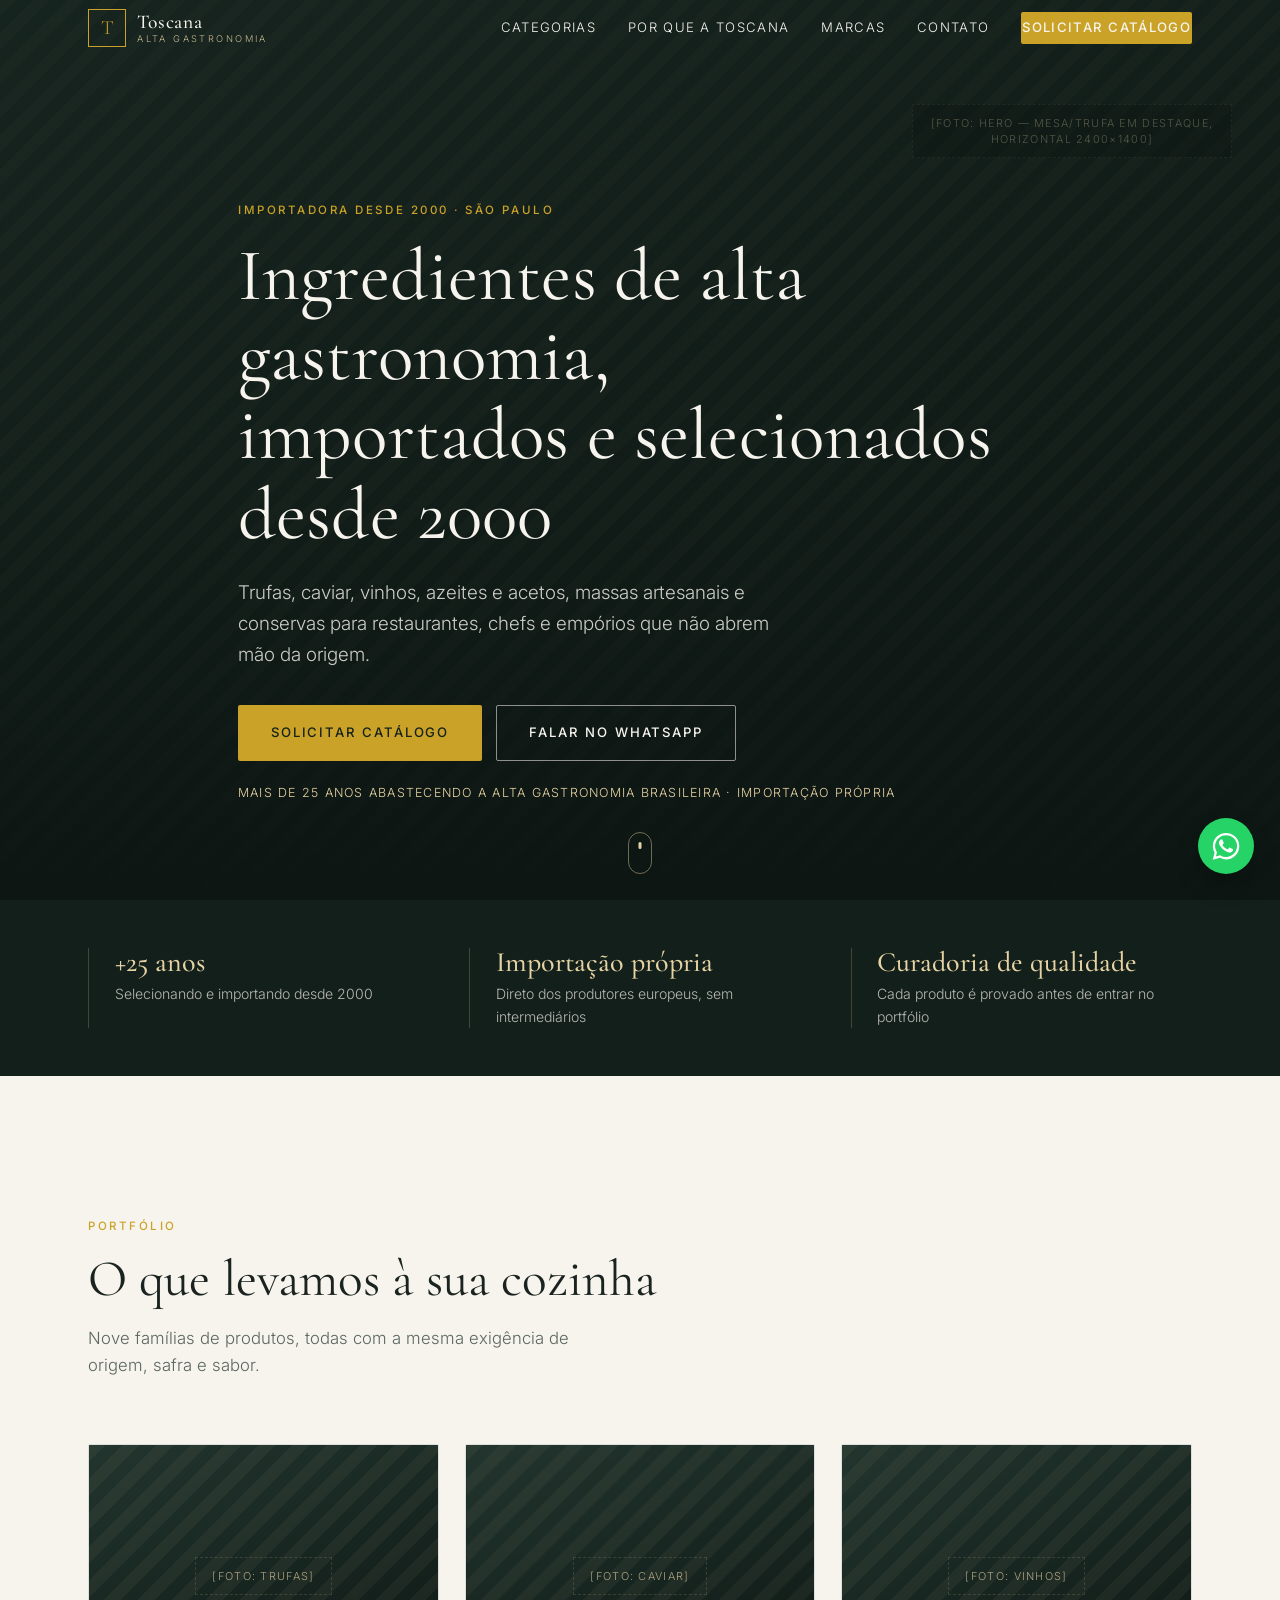
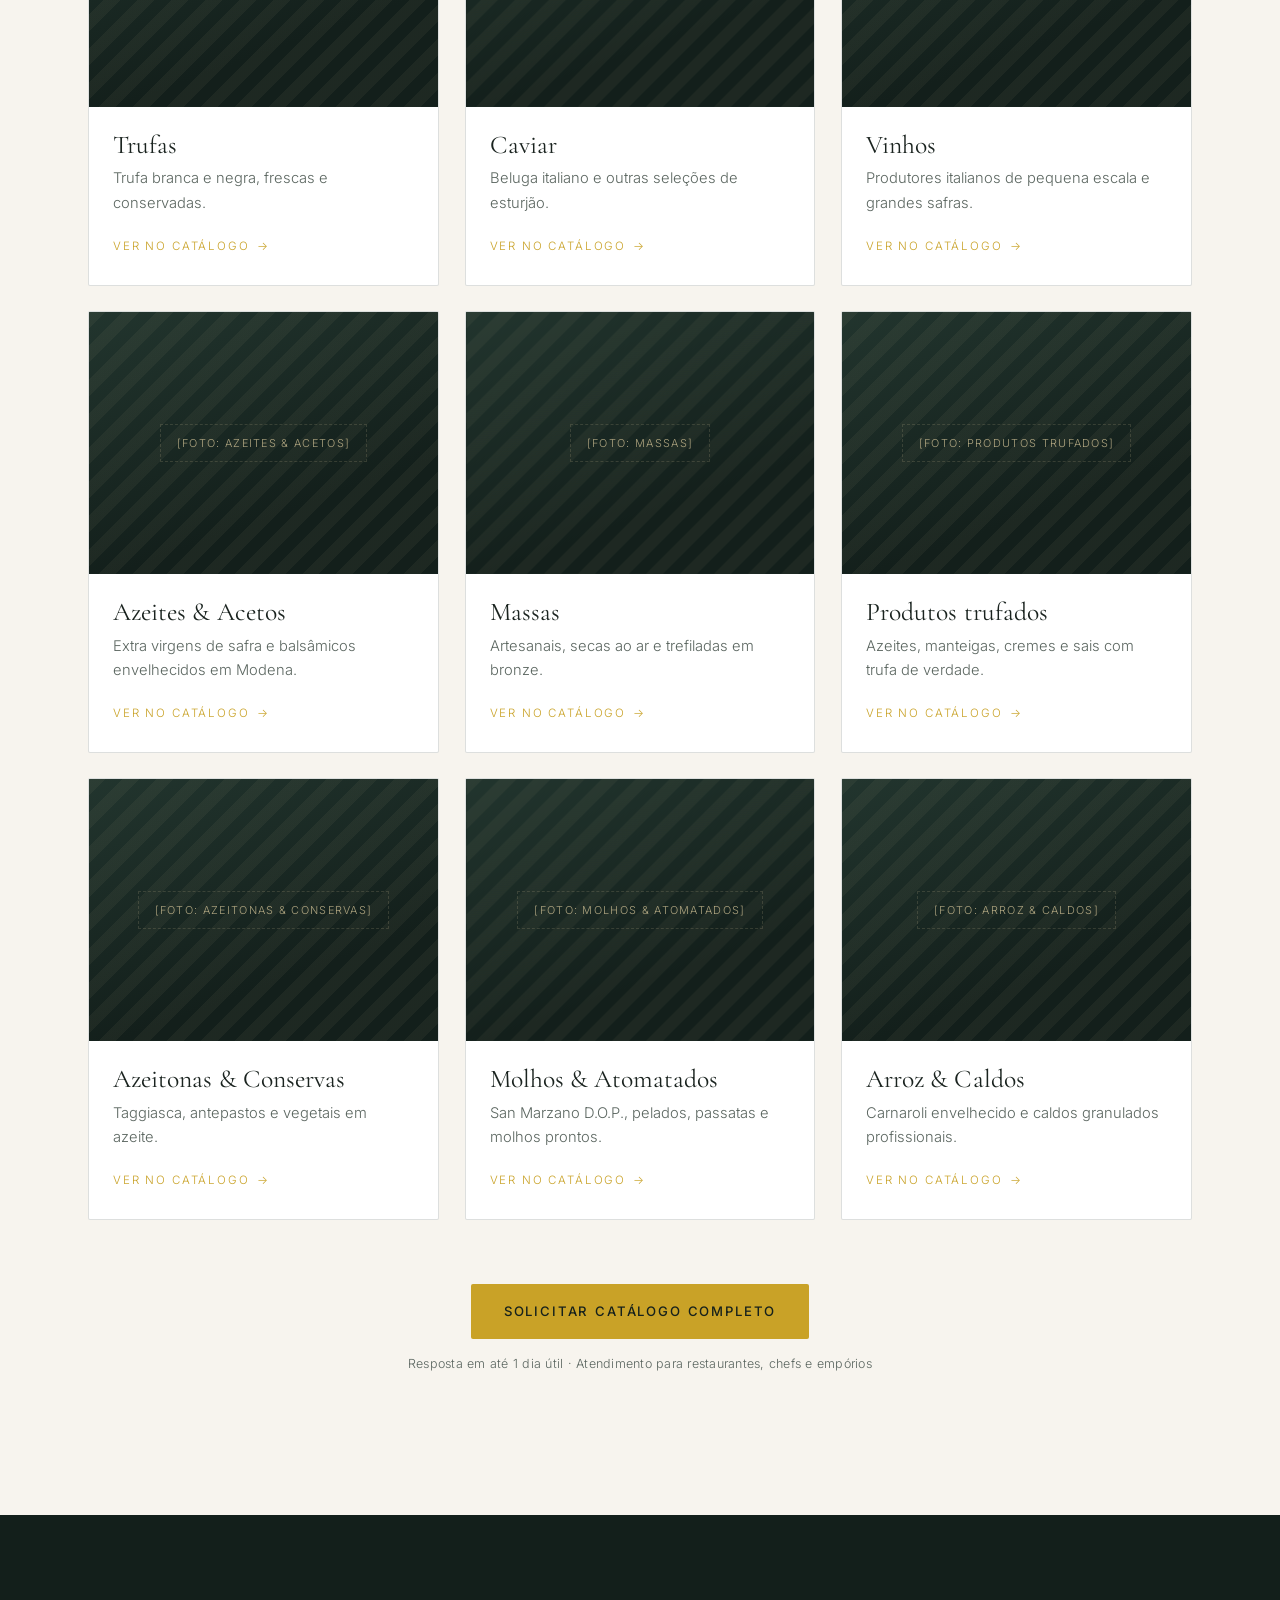
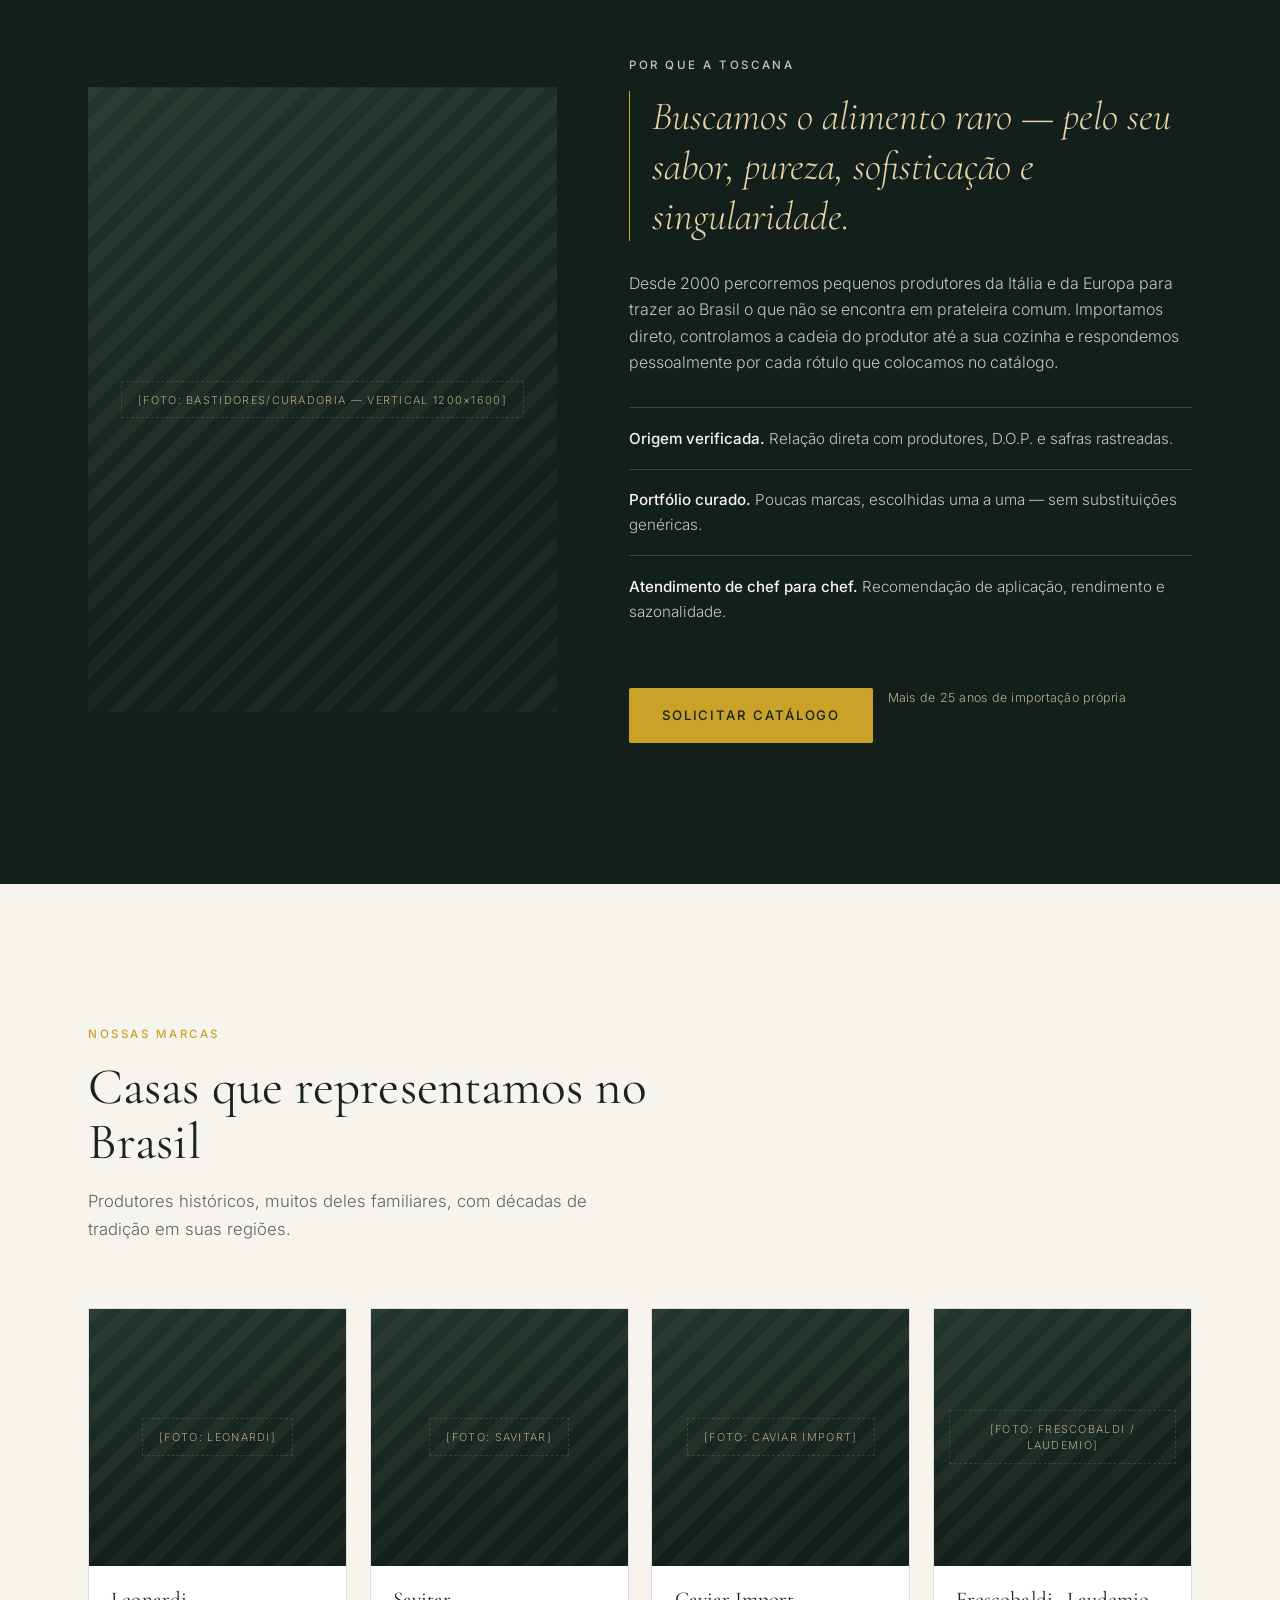
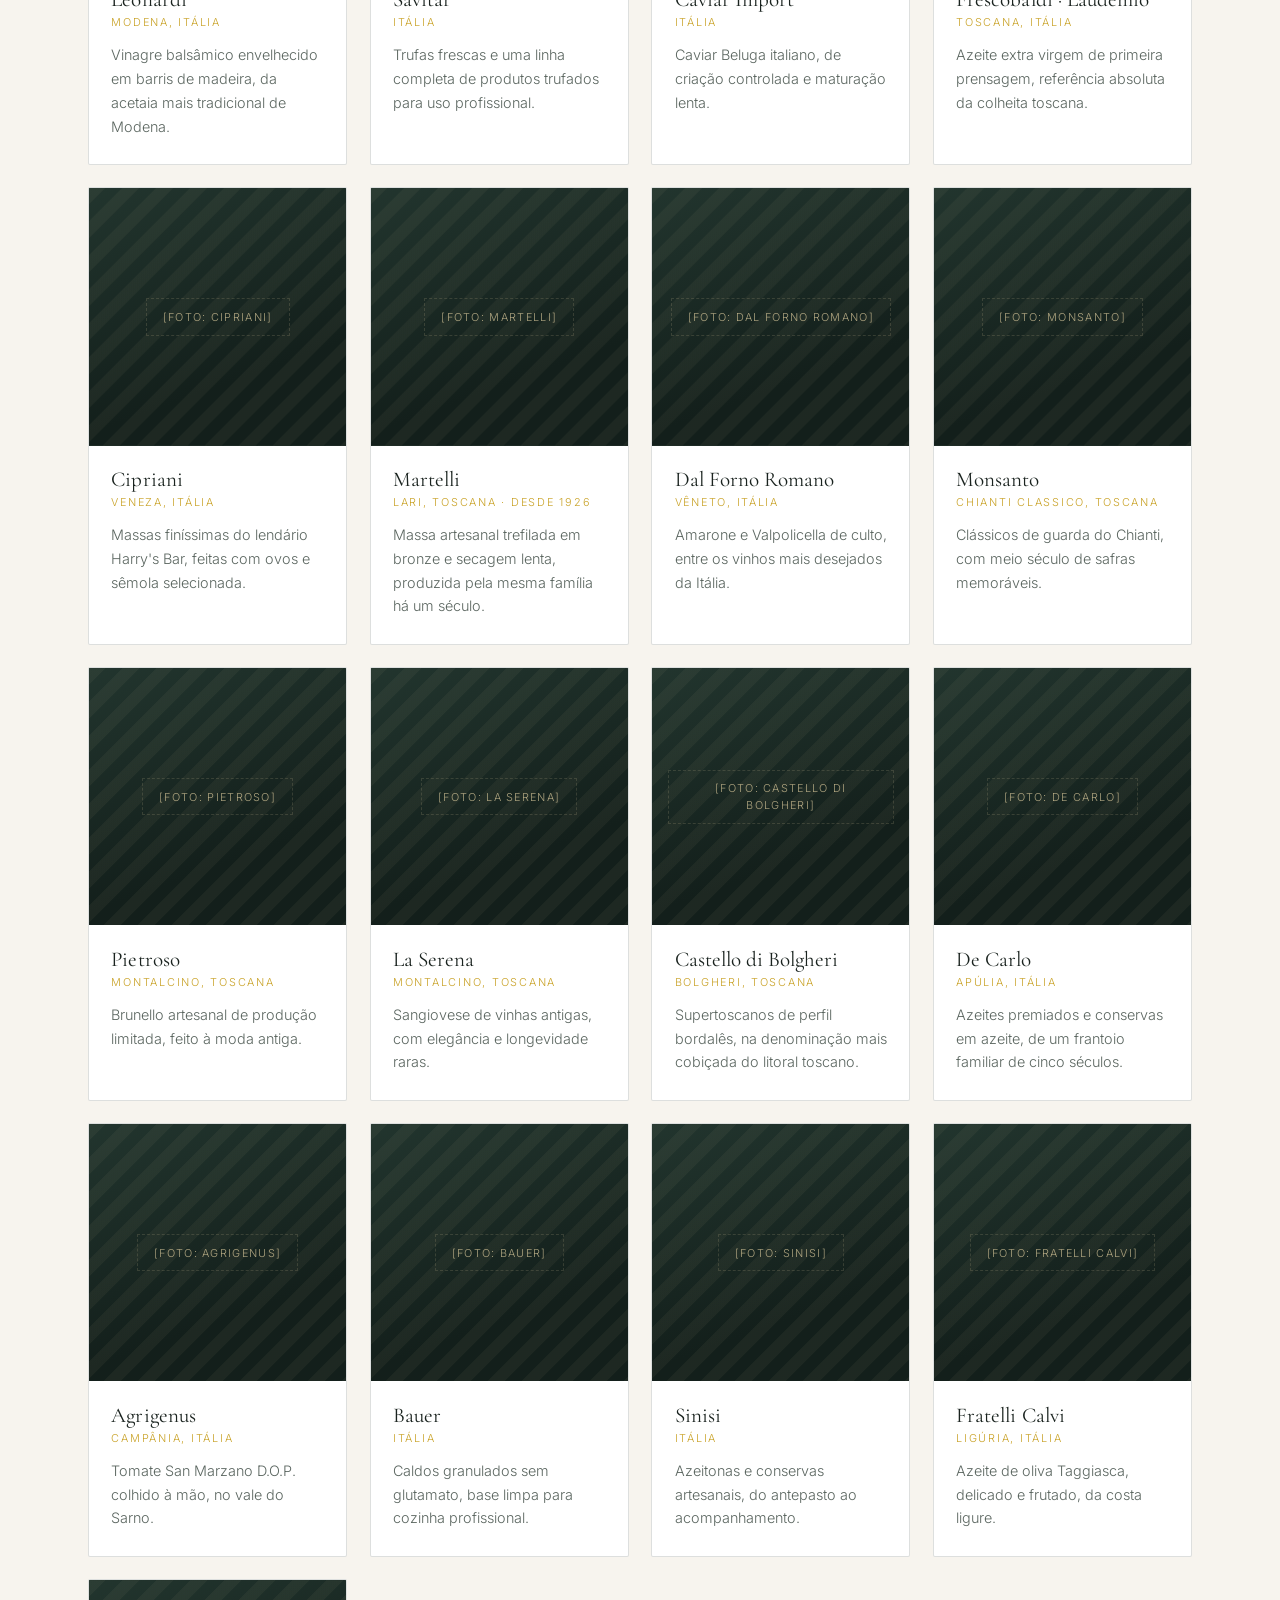
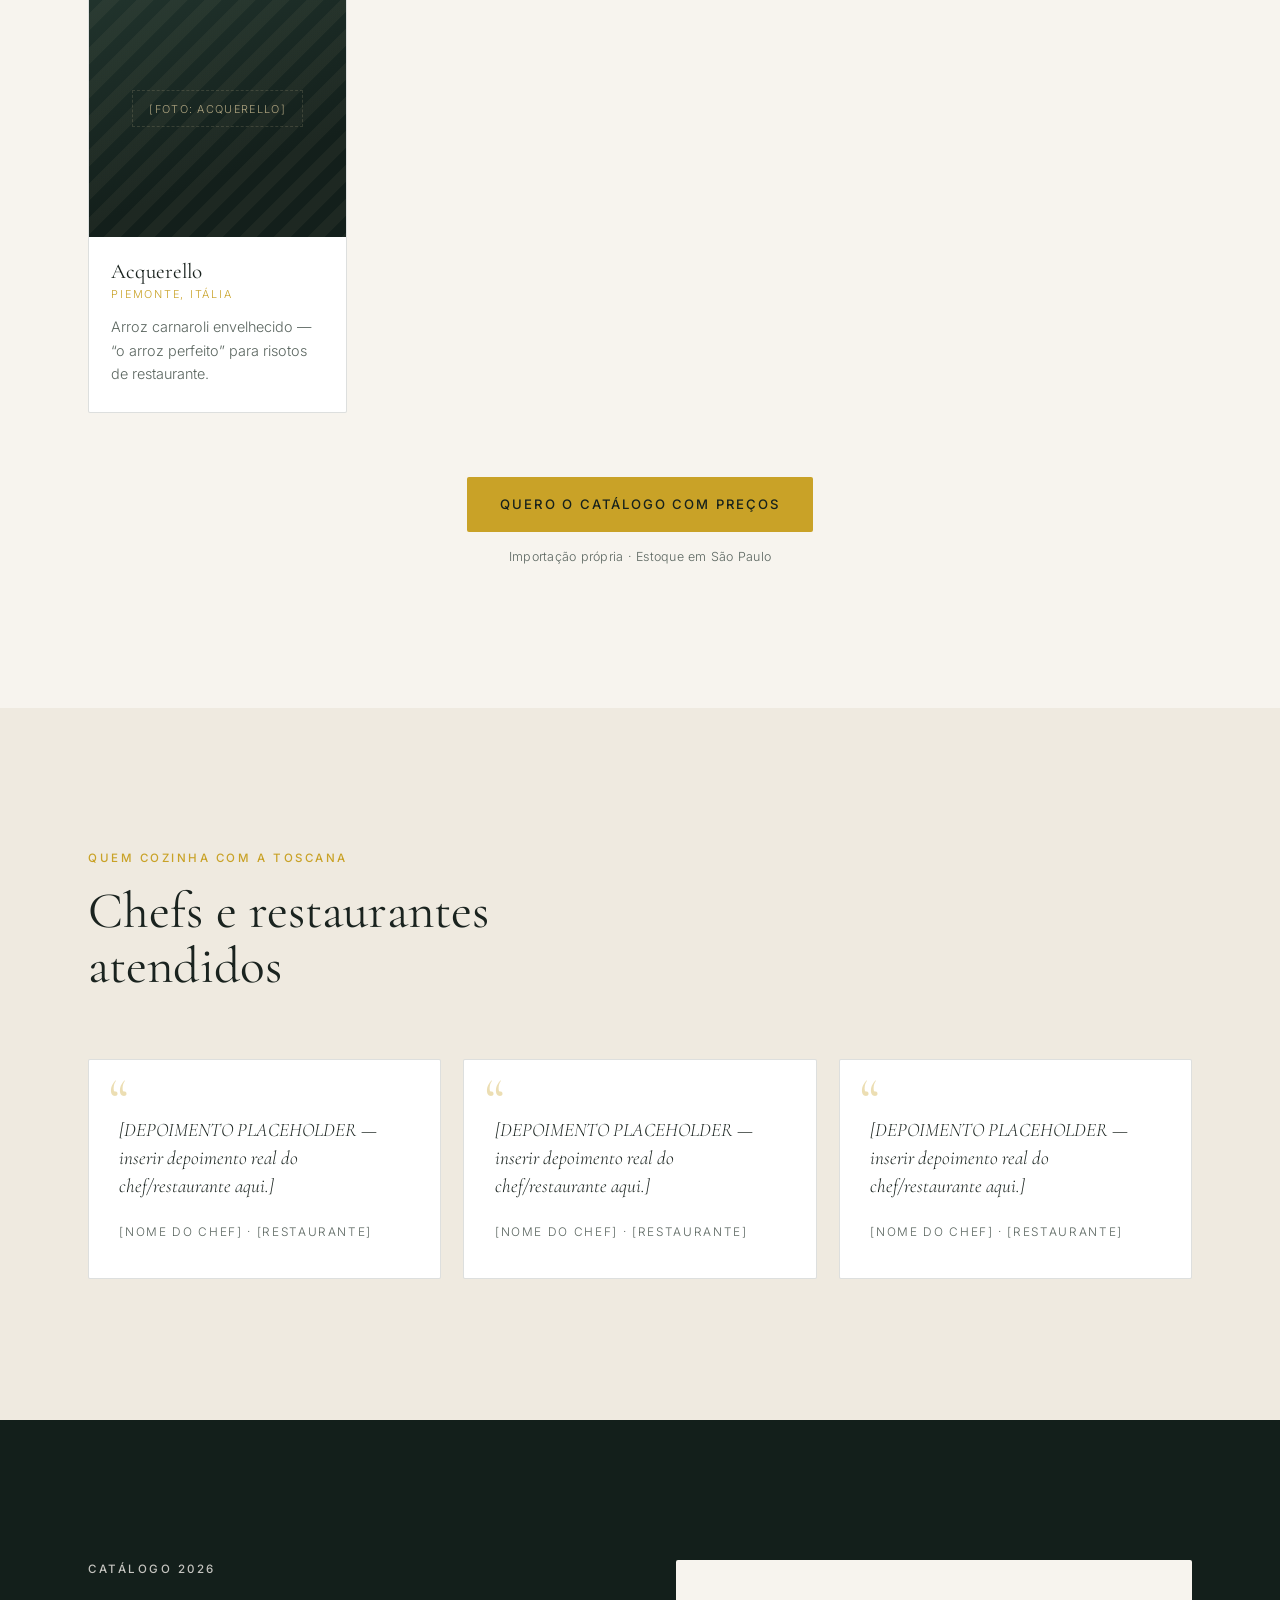
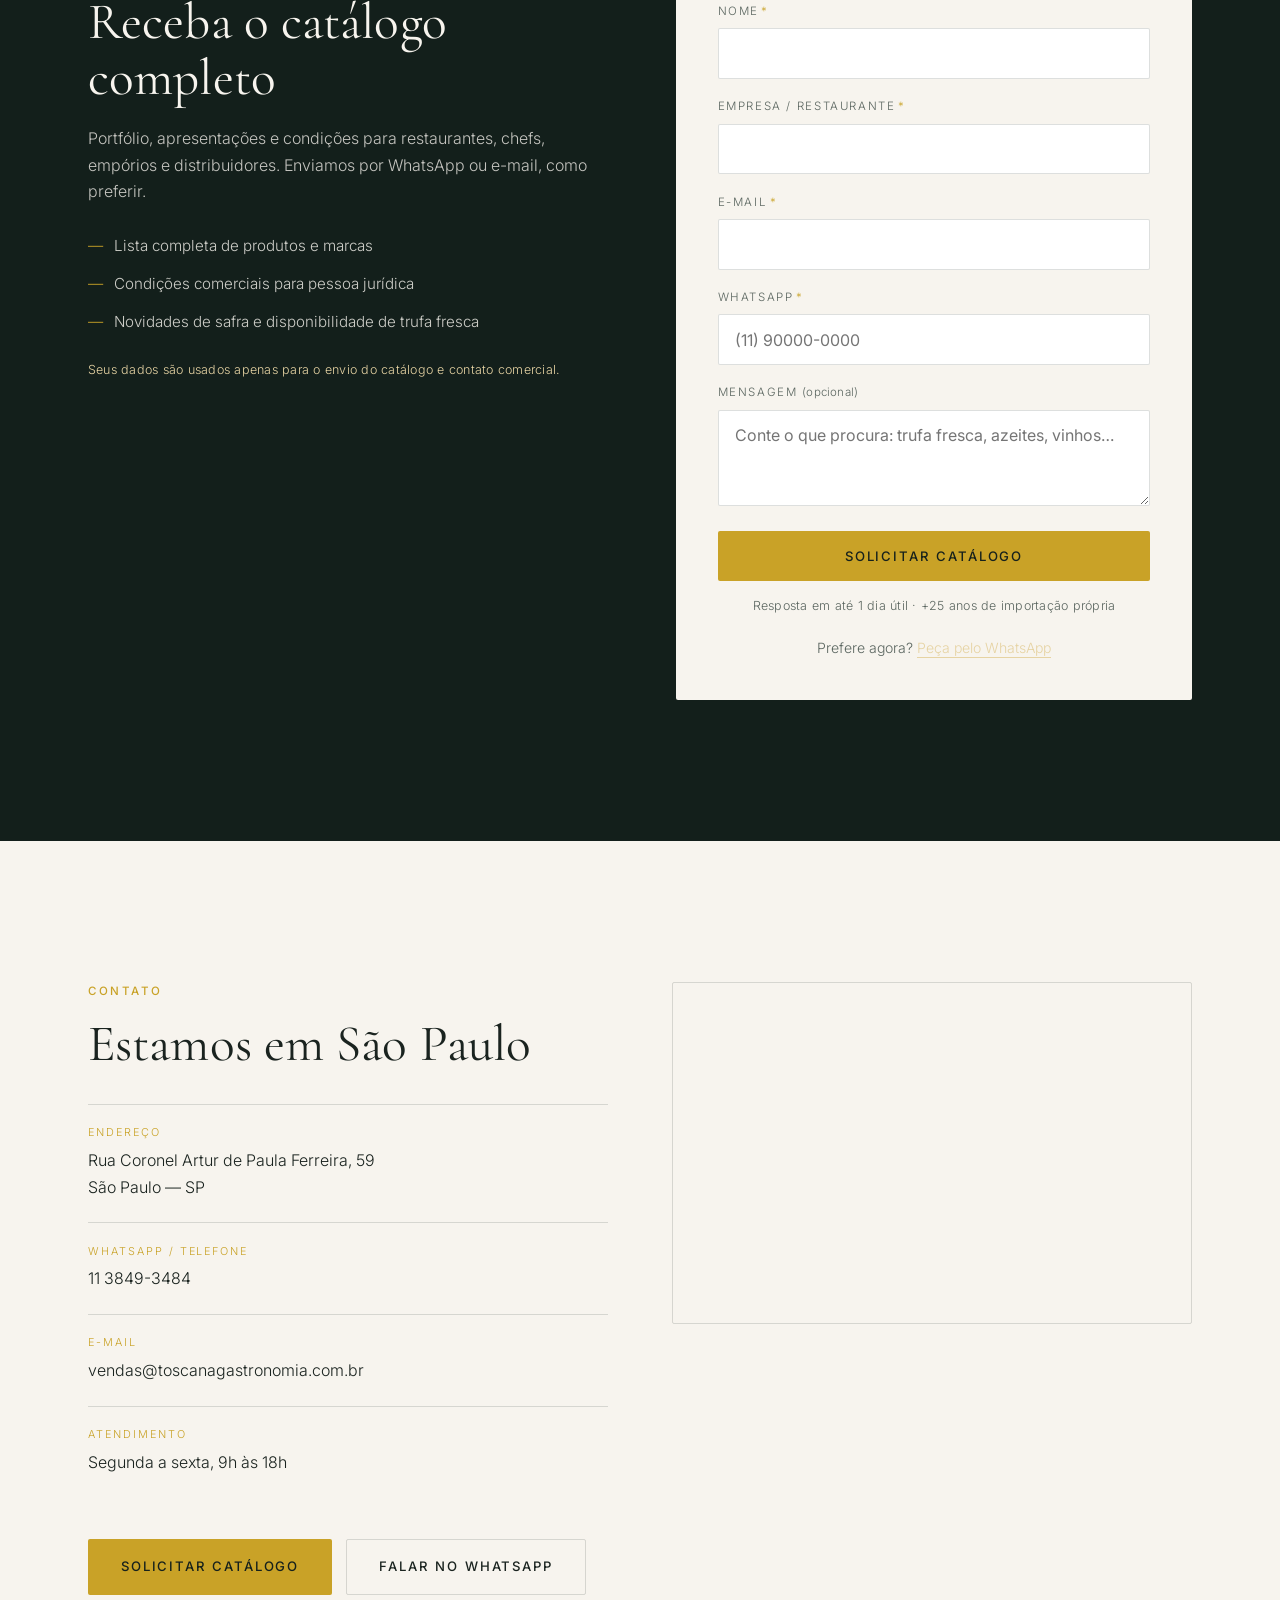
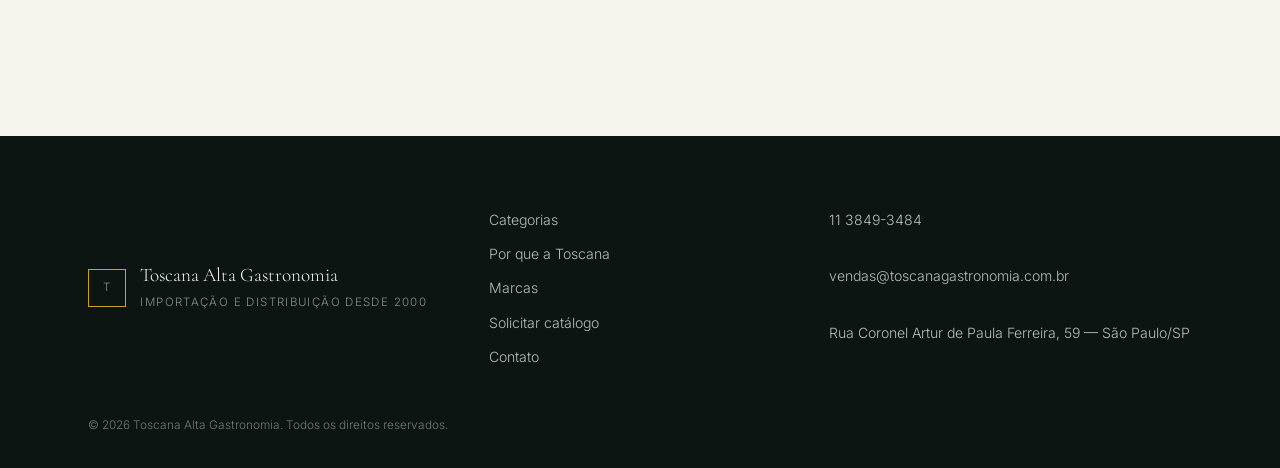
==== toscana/index.html @ e2c4a32e "Add site institucional da Toscana Alta Gastronomia Site estático em toscana/ com hero, barra de conf" ====
<!DOCTYPE html>
<html lang="pt-BR">
<head>
<meta charset="utf-8">
<meta name="viewport" content="width=device-width, initial-scale=1">
<title>Toscana Alta Gastronomia — Trufas, Caviar, Azeites e Vinhos Importados</title>
<meta name="description" content="Desde 2000 importamos e distribuímos ingredientes de alta gastronomia: trufas, caviar, vinhos, azeites, acetos e massas artesanais. Solicite o catálogo completo.">
<meta name="theme-color" content="#131f1b">
<link rel="canonical" href="https://toscanagastronomia.com.br/">

<meta property="og:type" content="website">
<meta property="og:locale" content="pt_BR">
<meta property="og:site_name" content="Toscana Alta Gastronomia">
<meta property="og:title" content="Toscana Alta Gastronomia — Ingredientes raros, importados desde 2000">
<meta property="og:description" content="Trufas, caviar, vinhos, azeites e acetos, massas artesanais e conservas selecionados para restaurantes, chefs e empórios. Solicite o catálogo.">
<meta property="og:url" content="https://toscanagastronomia.com.br/">
<meta property="og:image" content="https://toscanagastronomia.com.br/assets/fotos/og-capa.jpg">
<meta property="og:image:alt" content="Ingredientes de alta gastronomia importados pela Toscana">
<meta name="twitter:card" content="summary_large_image">
<meta name="twitter:title" content="Toscana Alta Gastronomia">
<meta name="twitter:description" content="Ingredientes de alta gastronomia importados e selecionados desde 2000.">
<meta name="twitter:image" content="https://toscanagastronomia.com.br/assets/fotos/og-capa.jpg">

<link rel="preconnect" href="https://fonts.googleapis.com">
<link rel="preconnect" href="https://fonts.gstatic.com" crossorigin>
<link rel="stylesheet" href="https://fonts.googleapis.com/css2?family=Cormorant+Garamond:ital,wght@0,300;0,400;0,500;0,600;1,300&family=Inter:wght@300;400;500;600&display=swap" media="print" onload="this.media='all'">
<noscript><link rel="stylesheet" href="https://fonts.googleapis.com/css2?family=Cormorant+Garamond:ital,wght@0,300;0,400;0,500;0,600;1,300&family=Inter:wght@300;400;500;600&display=swap"></noscript>
<link rel="stylesheet" href="assets/css/styles.css">
<script>document.documentElement.className += ' js';</script>

<script type="application/ld+json">
{
  "@context": "https://schema.org",
  "@type": "FoodEstablishment",
  "additionalType": "https://schema.org/Organization",
  "name": "Toscana Alta Gastronomia",
  "description": "Importação e distribuição de ingredientes de alta gastronomia desde 2000: trufas, caviar, vinhos, azeites, acetos, massas artesanais e conservas.",
  "url": "https://toscanagastronomia.com.br/",
  "email": "vendas@toscanagastronomia.com.br",
  "telephone": "+551138493484",
  "foundingDate": "2000",
  "servesCuisine": "Alta gastronomia",
  "areaServed": "BR",
  "address": {
    "@type": "PostalAddress",
    "streetAddress": "Rua Coronel Artur de Paula Ferreira, 59",
    "addressLocality": "São Paulo",
    "addressRegion": "SP",
    "addressCountry": "BR"
  }
}
</script>
</head>
<body>
<a class="skip-link" href="#conteudo">Ir para o conteúdo</a>

<header class="header" id="topo">
  <div class="header__inner">
    <a class="logo" href="#topo" aria-label="Toscana Alta Gastronomia — início">
      <span class="logo__mark">T</span>
      <span class="logo__text">
        <strong>Toscana</strong>
        <em>Alta Gastronomia</em>
      </span>
    </a>

    <nav class="nav" id="menu" aria-label="Navegação principal">
      <a href="#categorias">Categorias</a>
      <a href="#porque">Por que a Toscana</a>
      <a href="#marcas">Marcas</a>
      <a href="#contato">Contato</a>
      <a class="btn btn--gold btn--sm" href="#catalogo">Solicitar catálogo</a>
    </nav>

    <button class="nav-toggle" type="button" aria-expanded="false" aria-controls="menu" aria-label="Abrir menu">
      <span></span><span></span><span></span>
    </button>
  </div>
</header>

<main id="conteudo">

  <!-- ============ HERO ============ -->
  <section class="hero">
    <div class="photo photo--hero" data-photo="assets/fotos/hero-trufas.jpg" role="img"
         aria-label="Mesa de ingredientes de alta gastronomia">
      <span class="photo__tag">[FOTO: Hero — mesa/trufa em destaque, horizontal 2400×1400]</span>
    </div>

    <div class="hero__content container">
      <p class="eyebrow reveal">Importadora desde 2000 · São Paulo</p>
      <h1 class="reveal">Ingredientes de alta gastronomia,<br>importados e selecionados desde 2000</h1>
      <p class="hero__sub reveal">Trufas, caviar, vinhos, azeites e acetos, massas artesanais e conservas para
        restaurantes, chefs e empórios que não abrem mão da origem.</p>

      <div class="hero__actions reveal">
        <a class="btn btn--gold" href="#catalogo">Solicitar catálogo</a>
        <a class="btn btn--ghost" href="https://wa.me/551138493484?text=Ol%C3%A1%21%20Gostaria%20de%20conhecer%20os%20produtos%20da%20Toscana."
           target="_blank" rel="noopener">Falar no WhatsApp</a>
      </div>
      <p class="hero__proof reveal">Mais de 25 anos abastecendo a alta gastronomia brasileira · Importação própria</p>
    </div>

    <a class="hero__scroll" href="#confianca" aria-label="Rolar para o conteúdo"><span></span></a>
  </section>

  <!-- ============ BARRA DE CONFIANÇA ============ -->
  <section class="trust" id="confianca" aria-label="Nossos diferenciais">
    <div class="container trust__grid">
      <div class="trust__item reveal">
        <strong>+25 anos</strong>
        <span>Selecionando e importando desde 2000</span>
      </div>
      <div class="trust__item reveal">
        <strong>Importação própria</strong>
        <span>Direto dos produtores europeus, sem intermediários</span>
      </div>
      <div class="trust__item reveal">
        <strong>Curadoria de qualidade</strong>
        <span>Cada produto é provado antes de entrar no portfólio</span>
      </div>
    </div>
  </section>

  <!-- ============ CATEGORIAS ============ -->
  <section class="section" id="categorias">
    <div class="container">
      <header class="section__head reveal">
        <p class="eyebrow">Portfólio</p>
        <h2>O que levamos à sua cozinha</h2>
        <p class="section__lead">Nove famílias de produtos, todas com a mesma exigência de origem, safra e sabor.</p>
      </header>

      <div class="cats">
        <a class="cat reveal" href="#catalogo">
          <div class="photo" data-photo="assets/fotos/cat-trufas.jpg" role="img" aria-label="Trufas">
            <span class="photo__tag">[FOTO: Trufas]</span>
          </div>
          <div class="cat__body">
            <h3>Trufas</h3>
            <p>Trufa branca e negra, frescas e conservadas.</p>
            <span class="cat__link">Ver no catálogo</span>
          </div>
        </a>

        <a class="cat reveal" href="#catalogo">
          <div class="photo" data-photo="assets/fotos/cat-caviar.jpg" role="img" aria-label="Caviar">
            <span class="photo__tag">[FOTO: Caviar]</span>
          </div>
          <div class="cat__body">
            <h3>Caviar</h3>
            <p>Beluga italiano e outras seleções de esturjão.</p>
            <span class="cat__link">Ver no catálogo</span>
          </div>
        </a>

        <a class="cat reveal" href="#catalogo">
          <div class="photo" data-photo="assets/fotos/cat-vinhos.jpg" role="img" aria-label="Vinhos">
            <span class="photo__tag">[FOTO: Vinhos]</span>
          </div>
          <div class="cat__body">
            <h3>Vinhos</h3>
            <p>Produtores italianos de pequena escala e grandes safras.</p>
            <span class="cat__link">Ver no catálogo</span>
          </div>
        </a>

        <a class="cat reveal" href="#catalogo">
          <div class="photo" data-photo="assets/fotos/cat-azeites.jpg" role="img" aria-label="Azeites e acetos">
            <span class="photo__tag">[FOTO: Azeites &amp; Acetos]</span>
          </div>
          <div class="cat__body">
            <h3>Azeites &amp; Acetos</h3>
            <p>Extra virgens de safra e balsâmicos envelhecidos em Modena.</p>
            <span class="cat__link">Ver no catálogo</span>
          </div>
        </a>

        <a class="cat reveal" href="#catalogo">
          <div class="photo" data-photo="assets/fotos/cat-massas.jpg" role="img" aria-label="Massas">
            <span class="photo__tag">[FOTO: Massas]</span>
          </div>
          <div class="cat__body">
            <h3>Massas</h3>
            <p>Artesanais, secas ao ar e trefiladas em bronze.</p>
            <span class="cat__link">Ver no catálogo</span>
          </div>
        </a>

        <a class="cat reveal" href="#catalogo">
          <div class="photo" data-photo="assets/fotos/cat-trufados.jpg" role="img" aria-label="Produtos trufados">
            <span class="photo__tag">[FOTO: Produtos trufados]</span>
          </div>
          <div class="cat__body">
            <h3>Produtos trufados</h3>
            <p>Azeites, manteigas, cremes e sais com trufa de verdade.</p>
            <span class="cat__link">Ver no catálogo</span>
          </div>
        </a>

        <a class="cat reveal" href="#catalogo">
          <div class="photo" data-photo="assets/fotos/cat-azeitonas.jpg" role="img" aria-label="Azeitonas e conservas">
            <span class="photo__tag">[FOTO: Azeitonas &amp; Conservas]</span>
          </div>
          <div class="cat__body">
            <h3>Azeitonas &amp; Conservas</h3>
            <p>Taggiasca, antepastos e vegetais em azeite.</p>
            <span class="cat__link">Ver no catálogo</span>
          </div>
        </a>

        <a class="cat reveal" href="#catalogo">
          <div class="photo" data-photo="assets/fotos/cat-molhos.jpg" role="img" aria-label="Molhos e atomatados">
            <span class="photo__tag">[FOTO: Molhos &amp; Atomatados]</span>
          </div>
          <div class="cat__body">
            <h3>Molhos &amp; Atomatados</h3>
            <p>San Marzano D.O.P., pelados, passatas e molhos prontos.</p>
            <span class="cat__link">Ver no catálogo</span>
          </div>
        </a>

        <a class="cat reveal" href="#catalogo">
          <div class="photo" data-photo="assets/fotos/cat-arroz.jpg" role="img" aria-label="Arroz e caldos">
            <span class="photo__tag">[FOTO: Arroz &amp; Caldos]</span>
          </div>
          <div class="cat__body">
            <h3>Arroz &amp; Caldos</h3>
            <p>Carnaroli envelhecido e caldos granulados profissionais.</p>
            <span class="cat__link">Ver no catálogo</span>
          </div>
        </a>
      </div>

      <div class="section__cta reveal">
        <a class="btn btn--gold" href="#catalogo">Solicitar catálogo completo</a>
        <span class="micro">Resposta em até 1 dia útil · Atendimento para restaurantes, chefs e empórios</span>
      </div>
    </div>
  </section>

  <!-- ============ POR QUE A TOSCANA ============ -->
  <section class="section section--dark" id="porque">
    <div class="container why">
      <div class="why__media reveal">
        <div class="photo photo--tall" data-photo="assets/fotos/porque-toscana.jpg" role="img"
             aria-label="Seleção de ingredientes raros">
          <span class="photo__tag">[FOTO: Bastidores/curadoria — vertical 1200×1600]</span>
        </div>
      </div>

      <div class="why__text">
        <p class="eyebrow reveal">Por que a Toscana</p>
        <blockquote class="quote reveal">
          Buscamos o alimento raro — pelo seu sabor, pureza, sofisticação e singularidade.
        </blockquote>
        <p class="reveal">Desde 2000 percorremos pequenos produtores da Itália e da Europa para trazer ao Brasil o que
          não se encontra em prateleira comum. Importamos direto, controlamos a cadeia do produtor até a sua cozinha e
          respondemos pessoalmente por cada rótulo que colocamos no catálogo.</p>

        <ul class="why__list">
          <li class="reveal"><strong>Origem verificada.</strong> Relação direta com produtores, D.O.P. e safras
            rastreadas.</li>
          <li class="reveal"><strong>Portfólio curado.</strong> Poucas marcas, escolhidas uma a uma — sem
            substituições genéricas.</li>
          <li class="reveal"><strong>Atendimento de chef para chef.</strong> Recomendação de aplicação, rendimento e
            sazonalidade.</li>
        </ul>

        <div class="section__cta section__cta--left reveal">
          <a class="btn btn--gold" href="#catalogo">Solicitar catálogo</a>
          <span class="micro">Mais de 25 anos de importação própria</span>
        </div>
      </div>
    </div>
  </section>

  <!-- ============ MARCAS ============ -->
  <section class="section" id="marcas">
    <div class="container">
      <header class="section__head reveal">
        <p class="eyebrow">Nossas marcas</p>
        <h2>Casas que representamos no Brasil</h2>
        <p class="section__lead">Produtores históricos, muitos deles familiares, com décadas de tradição em suas
          regiões.</p>
      </header>

      <div class="brands">
        <article class="brand reveal">
          <div class="photo photo--brand" data-photo="assets/fotos/marca-leonardi.jpg" role="img" aria-label="Leonardi">
            <span class="photo__tag">[FOTO: Leonardi]</span>
          </div>
          <div class="brand__body">
            <h3>Leonardi</h3>
            <p class="brand__origin">Modena, Itália</p>
            <p>Vinagre balsâmico envelhecido em barris de madeira, da acetaia mais tradicional de Modena.</p>
          </div>
        </article>

        <article class="brand reveal">
          <div class="photo photo--brand" data-photo="assets/fotos/marca-savitar.jpg" role="img" aria-label="Savitar">
            <span class="photo__tag">[FOTO: Savitar]</span>
          </div>
          <div class="brand__body">
            <h3>Savitar</h3>
            <p class="brand__origin">Itália</p>
            <p>Trufas frescas e uma linha completa de produtos trufados para uso profissional.</p>
          </div>
        </article>

        <article class="brand reveal">
          <div class="photo photo--brand" data-photo="assets/fotos/marca-caviar-import.jpg" role="img" aria-label="Caviar Import">
            <span class="photo__tag">[FOTO: Caviar Import]</span>
          </div>
          <div class="brand__body">
            <h3>Caviar Import</h3>
            <p class="brand__origin">Itália</p>
            <p>Caviar Beluga italiano, de criação controlada e maturação lenta.</p>
          </div>
        </article>

        <article class="brand reveal">
          <div class="photo photo--brand" data-photo="assets/fotos/marca-frescobaldi-laudemio.jpg" role="img" aria-label="Frescobaldi Laudemio">
            <span class="photo__tag">[FOTO: Frescobaldi / Laudemio]</span>
          </div>
          <div class="brand__body">
            <h3>Frescobaldi · Laudemio</h3>
            <p class="brand__origin">Toscana, Itália</p>
            <p>Azeite extra virgem de primeira prensagem, referência absoluta da colheita toscana.</p>
          </div>
        </article>

        <article class="brand reveal">
          <div class="photo photo--brand" data-photo="assets/fotos/marca-cipriani.jpg" role="img" aria-label="Cipriani">
            <span class="photo__tag">[FOTO: Cipriani]</span>
          </div>
          <div class="brand__body">
            <h3>Cipriani</h3>
            <p class="brand__origin">Veneza, Itália</p>
            <p>Massas finíssimas do lendário Harry's Bar, feitas com ovos e sêmola selecionada.</p>
          </div>
        </article>

        <article class="brand reveal">
          <div class="photo photo--brand" data-photo="assets/fotos/marca-martelli.jpg" role="img" aria-label="Martelli">
            <span class="photo__tag">[FOTO: Martelli]</span>
          </div>
          <div class="brand__body">
            <h3>Martelli</h3>
            <p class="brand__origin">Lari, Toscana · desde 1926</p>
            <p>Massa artesanal trefilada em bronze e secagem lenta, produzida pela mesma família há um século.</p>
          </div>
        </article>

        <article class="brand reveal">
          <div class="photo photo--brand" data-photo="assets/fotos/marca-dal-forno-romano.jpg" role="img" aria-label="Dal Forno Romano">
            <span class="photo__tag">[FOTO: Dal Forno Romano]</span>
          </div>
          <div class="brand__body">
            <h3>Dal Forno Romano</h3>
            <p class="brand__origin">Vêneto, Itália</p>
            <p>Amarone e Valpolicella de culto, entre os vinhos mais desejados da Itália.</p>
          </div>
        </article>

        <article class="brand reveal">
          <div class="photo photo--brand" data-photo="assets/fotos/marca-monsanto.jpg" role="img" aria-label="Monsanto">
            <span class="photo__tag">[FOTO: Monsanto]</span>
          </div>
          <div class="brand__body">
            <h3>Monsanto</h3>
            <p class="brand__origin">Chianti Classico, Toscana</p>
            <p>Clássicos de guarda do Chianti, com meio século de safras memoráveis.</p>
          </div>
        </article>

        <article class="brand reveal">
          <div class="photo photo--brand" data-photo="assets/fotos/marca-pietroso.jpg" role="img" aria-label="Pietroso">
            <span class="photo__tag">[FOTO: Pietroso]</span>
          </div>
          <div class="brand__body">
            <h3>Pietroso</h3>
            <p class="brand__origin">Montalcino, Toscana</p>
            <p>Brunello artesanal de produção limitada, feito à moda antiga.</p>
          </div>
        </article>

        <article class="brand reveal">
          <div class="photo photo--brand" data-photo="assets/fotos/marca-la-serena.jpg" role="img" aria-label="La Serena">
            <span class="photo__tag">[FOTO: La Serena]</span>
          </div>
          <div class="brand__body">
            <h3>La Serena</h3>
            <p class="brand__origin">Montalcino, Toscana</p>
            <p>Sangiovese de vinhas antigas, com elegância e longevidade raras.</p>
          </div>
        </article>

        <article class="brand reveal">
          <div class="photo photo--brand" data-photo="assets/fotos/marca-castello-di-bolgheri.jpg" role="img" aria-label="Castello di Bolgheri">
            <span class="photo__tag">[FOTO: Castello di Bolgheri]</span>
          </div>
          <div class="brand__body">
            <h3>Castello di Bolgheri</h3>
            <p class="brand__origin">Bolgheri, Toscana</p>
            <p>Supertoscanos de perfil bordalês, na denominação mais cobiçada do litoral toscano.</p>
          </div>
        </article>

        <article class="brand reveal">
          <div class="photo photo--brand" data-photo="assets/fotos/marca-de-carlo.jpg" role="img" aria-label="De Carlo">
            <span class="photo__tag">[FOTO: De Carlo]</span>
          </div>
          <div class="brand__body">
            <h3>De Carlo</h3>
            <p class="brand__origin">Apúlia, Itália</p>
            <p>Azeites premiados e conservas em azeite, de um frantoio familiar de cinco séculos.</p>
          </div>
        </article>

        <article class="brand reveal">
          <div class="photo photo--brand" data-photo="assets/fotos/marca-agrigenus.jpg" role="img" aria-label="Agrigenus">
            <span class="photo__tag">[FOTO: Agrigenus]</span>
          </div>
          <div class="brand__body">
            <h3>Agrigenus</h3>
            <p class="brand__origin">Campânia, Itália</p>
            <p>Tomate San Marzano D.O.P. colhido à mão, no vale do Sarno.</p>
          </div>
        </article>

        <article class="brand reveal">
          <div class="photo photo--brand" data-photo="assets/fotos/marca-bauer.jpg" role="img" aria-label="Bauer">
            <span class="photo__tag">[FOTO: Bauer]</span>
          </div>
          <div class="brand__body">
            <h3>Bauer</h3>
            <p class="brand__origin">Itália</p>
            <p>Caldos granulados sem glutamato, base limpa para cozinha profissional.</p>
          </div>
        </article>

        <article class="brand reveal">
          <div class="photo photo--brand" data-photo="assets/fotos/marca-sinisi.jpg" role="img" aria-label="Sinisi">
            <span class="photo__tag">[FOTO: Sinisi]</span>
          </div>
          <div class="brand__body">
            <h3>Sinisi</h3>
            <p class="brand__origin">Itália</p>
            <p>Azeitonas e conservas artesanais, do antepasto ao acompanhamento.</p>
          </div>
        </article>

        <article class="brand reveal">
          <div class="photo photo--brand" data-photo="assets/fotos/marca-fratelli-calvi.jpg" role="img" aria-label="Fratelli Calvi">
            <span class="photo__tag">[FOTO: Fratelli Calvi]</span>
          </div>
          <div class="brand__body">
            <h3>Fratelli Calvi</h3>
            <p class="brand__origin">Ligúria, Itália</p>
            <p>Azeite de oliva Taggiasca, delicado e frutado, da costa ligure.</p>
          </div>
        </article>

        <article class="brand reveal">
          <div class="photo photo--brand" data-photo="assets/fotos/marca-acquerello.jpg" role="img" aria-label="Acquerello">
            <span class="photo__tag">[FOTO: Acquerello]</span>
          </div>
          <div class="brand__body">
            <h3>Acquerello</h3>
            <p class="brand__origin">Piemonte, Itália</p>
            <p>Arroz carnaroli envelhecido — “o arroz perfeito” para risotos de restaurante.</p>
          </div>
        </article>
      </div>

      <div class="section__cta reveal">
        <a class="btn btn--gold" href="#catalogo">Quero o catálogo com preços</a>
        <span class="micro">Importação própria · Estoque em São Paulo</span>
      </div>
    </div>
  </section>

  <!-- ============ DEPOIMENTOS ============ -->
  <section class="section section--muted" id="depoimentos">
    <div class="container">
      <header class="section__head reveal">
        <p class="eyebrow">Quem cozinha com a Toscana</p>
        <h2>Chefs e restaurantes atendidos</h2>
      </header>

      <div class="testimonials">
        <figure class="testimonial reveal">
          <blockquote>[DEPOIMENTO PLACEHOLDER — inserir depoimento real do chef/restaurante aqui.]</blockquote>
          <figcaption>[Nome do chef] · [Restaurante]</figcaption>
        </figure>
        <figure class="testimonial reveal">
          <blockquote>[DEPOIMENTO PLACEHOLDER — inserir depoimento real do chef/restaurante aqui.]</blockquote>
          <figcaption>[Nome do chef] · [Restaurante]</figcaption>
        </figure>
        <figure class="testimonial reveal">
          <blockquote>[DEPOIMENTO PLACEHOLDER — inserir depoimento real do chef/restaurante aqui.]</blockquote>
          <figcaption>[Nome do chef] · [Restaurante]</figcaption>
        </figure>
      </div>
    </div>
  </section>

  <!-- ============ CATÁLOGO ============ -->
  <section class="section section--dark" id="catalogo">
    <div class="container catalog">
      <div class="catalog__text">
        <p class="eyebrow reveal">Catálogo 2026</p>
        <h2 class="reveal">Receba o catálogo completo</h2>
        <p class="reveal">Portfólio, apresentações e condições para restaurantes, chefs, empórios e distribuidores.
          Enviamos por WhatsApp ou e-mail, como preferir.</p>
        <ul class="catalog__perks">
          <li class="reveal">Lista completa de produtos e marcas</li>
          <li class="reveal">Condições comerciais para pessoa jurídica</li>
          <li class="reveal">Novidades de safra e disponibilidade de trufa fresca</li>
        </ul>
        <p class="micro reveal">Seus dados são usados apenas para o envio do catálogo e contato comercial.</p>
      </div>

      <div class="catalog__form reveal">
        <form id="form-catalogo" novalidate>
          <div class="field">
            <label for="nome">Nome<span aria-hidden="true">*</span></label>
            <input type="text" id="nome" name="nome" autocomplete="name" required>
            <p class="error" data-error-for="nome" hidden>Informe seu nome.</p>
          </div>

          <div class="field">
            <label for="empresa">Empresa / Restaurante<span aria-hidden="true">*</span></label>
            <input type="text" id="empresa" name="empresa" autocomplete="organization" required>
            <p class="error" data-error-for="empresa" hidden>Informe sua empresa ou restaurante.</p>
          </div>

          <div class="field">
            <label for="email">E-mail<span aria-hidden="true">*</span></label>
            <input type="email" id="email" name="email" autocomplete="email" required>
            <p class="error" data-error-for="email" hidden>Informe um e-mail válido.</p>
          </div>

          <div class="field">
            <label for="whatsapp">WhatsApp<span aria-hidden="true">*</span></label>
            <input type="tel" id="whatsapp" name="whatsapp" inputmode="tel" autocomplete="tel"
                   placeholder="(11) 90000-0000" required>
            <p class="error" data-error-for="whatsapp" hidden>Informe um WhatsApp com DDD.</p>
          </div>

          <div class="field">
            <label for="mensagem">Mensagem <span class="opt">(opcional)</span></label>
            <textarea id="mensagem" name="mensagem" rows="3"
                      placeholder="Conte o que procura: trufa fresca, azeites, vinhos…"></textarea>
          </div>

          <button class="btn btn--gold btn--block" type="submit">Solicitar catálogo</button>
          <p class="micro micro--center">Resposta em até 1 dia útil · +25 anos de importação própria</p>

          <p class="form-status" id="form-status" role="status" aria-live="polite" hidden></p>
        </form>

        <p class="catalog__alt">Prefere agora?
          <a href="https://wa.me/551138493484?text=Ol%C3%A1%21%20Gostaria%20de%20receber%20o%20cat%C3%A1logo%20da%20Toscana."
             target="_blank" rel="noopener">Peça pelo WhatsApp</a>
        </p>
      </div>
    </div>
  </section>

  <!-- ============ CONTATO ============ -->
  <section class="section" id="contato">
    <div class="container contact">
      <div class="contact__info">
        <p class="eyebrow reveal">Contato</p>
        <h2 class="reveal">Estamos em São Paulo</h2>

        <ul class="contact__list">
          <li class="reveal">
            <span class="contact__label">Endereço</span>
            <a href="https://www.google.com/maps/search/?api=1&query=Rua+Coronel+Artur+de+Paula+Ferreira%2C+59%2C+S%C3%A3o+Paulo+-+SP"
               target="_blank" rel="noopener">Rua Coronel Artur de Paula Ferreira, 59<br>São Paulo — SP</a>
          </li>
          <li class="reveal">
            <span class="contact__label">WhatsApp / Telefone</span>
            <a href="https://wa.me/551138493484" target="_blank" rel="noopener">11 3849-3484</a>
          </li>
          <li class="reveal">
            <span class="contact__label">E-mail</span>
            <a href="mailto:vendas@toscanagastronomia.com.br">vendas@toscanagastronomia.com.br</a>
          </li>
          <li class="reveal">
            <span class="contact__label">Atendimento</span>
            <span>Segunda a sexta, 9h às 18h</span>
          </li>
        </ul>

        <div class="section__cta section__cta--left reveal">
          <a class="btn btn--gold" href="#catalogo">Solicitar catálogo</a>
          <a class="btn btn--ghost btn--dark" href="https://wa.me/551138493484" target="_blank" rel="noopener">Falar no WhatsApp</a>
        </div>
      </div>

      <div class="contact__map reveal">
        <iframe
          title="Mapa — Rua Coronel Artur de Paula Ferreira, 59, São Paulo"
          src="https://www.google.com/maps?q=Rua%20Coronel%20Artur%20de%20Paula%20Ferreira%2C%2059%2C%20S%C3%A3o%20Paulo%20-%20SP&output=embed"
          loading="lazy" referrerpolicy="no-referrer-when-downgrade" allowfullscreen></iframe>
      </div>
    </div>
  </section>
</main>

<footer class="footer">
  <div class="container footer__inner">
    <div class="footer__brand">
      <span class="logo__mark">T</span>
      <p>Toscana Alta Gastronomia<br><span>Importação e distribuição desde 2000</span></p>
    </div>

    <nav class="footer__nav" aria-label="Rodapé">
      <a href="#categorias">Categorias</a>
      <a href="#porque">Por que a Toscana</a>
      <a href="#marcas">Marcas</a>
      <a href="#catalogo">Solicitar catálogo</a>
      <a href="#contato">Contato</a>
    </nav>

    <div class="footer__contact">
      <a href="https://wa.me/551138493484" target="_blank" rel="noopener">11 3849-3484</a>
      <a href="mailto:vendas@toscanagastronomia.com.br">vendas@toscanagastronomia.com.br</a>
      <span>Rua Coronel Artur de Paula Ferreira, 59 — São Paulo/SP</span>
    </div>
  </div>
  <p class="footer__legal container">© <span id="ano">2026</span> Toscana Alta Gastronomia. Todos os direitos reservados.</p>
</footer>

<a class="wa-float" href="https://wa.me/551138493484?text=Ol%C3%A1%21%20Vim%20pelo%20site%20da%20Toscana."
   target="_blank" rel="noopener" aria-label="Falar no WhatsApp">
  <svg viewBox="0 0 24 24" aria-hidden="true" focusable="false">
    <path d="M17.47 14.38c-.3-.15-1.76-.87-2.03-.97-.27-.1-.47-.15-.67.15-.2.3-.77.96-.94 1.16-.17.2-.35.22-.65.07-.3-.15-1.26-.46-2.4-1.48-.89-.79-1.49-1.76-1.66-2.06-.17-.3-.02-.46.13-.61.14-.14.3-.35.45-.53.15-.18.2-.3.3-.5.1-.2.05-.38-.02-.53-.08-.15-.67-1.61-.92-2.2-.24-.58-.49-.5-.67-.51h-.57c-.2 0-.52.07-.79.38-.27.3-1.04 1.02-1.04 2.48 0 1.46 1.07 2.87 1.22 3.07.15.2 2.1 3.2 5.08 4.49.71.3 1.26.49 1.69.63.71.23 1.36.2 1.87.12.57-.09 1.76-.72 2.01-1.41.25-.69.25-1.29.17-1.41-.07-.13-.27-.2-.57-.35zM12.04 21.5h-.01a9.4 9.4 0 0 1-4.79-1.31l-.34-.2-3.56.93.95-3.47-.22-.36a9.38 9.38 0 0 1-1.44-5.01c0-5.18 4.22-9.4 9.42-9.4 2.51 0 4.88.98 6.65 2.76a9.34 9.34 0 0 1 2.76 6.65c0 5.18-4.23 9.41-9.42 9.41zm8-17.4A11.34 11.34 0 0 0 12.04.75C5.79.75.71 5.83.71 12.08c0 2 .52 3.94 1.52 5.66L.62 23.75l6.16-1.61a11.3 11.3 0 0 0 5.26 1.34h.01c6.25 0 11.33-5.08 11.33-11.33 0-3.03-1.18-5.87-3.32-8.01z"/>
  </svg>
</a>

<script src="assets/js/main.js" defer></script>
</body>
</html>
---- toscana/assets/css/styles.css ----
/* =========================================================
   Toscana Alta Gastronomia — estilos
   Paleta: verde profundo + dourado/champanhe + off-white
   ========================================================= */

:root {
  --verde: #131f1b;
  --verde-900: #0c1512;
  --verde-700: #1c2e28;
  --verde-500: #2c443c;
  --dourado: #c9a227;
  --champanhe: #e6d3a3;
  --champanhe-soft: #f0e4c4;
  --offwhite: #f7f4ee;
  --offwhite-2: #efeae0;
  --texto: #1a231f;
  --texto-suave: #5b6660;
  --linha: rgba(19, 31, 27, .14);
  --linha-clara: rgba(230, 211, 163, .22);

  --serif: 'Cormorant Garamond', 'Playfair Display', Georgia, 'Times New Roman', serif;
  --sans: 'Inter', -apple-system, BlinkMacSystemFont, 'Segoe UI', Roboto, Helvetica, Arial, sans-serif;

  --max: 1200px;
  --gut: clamp(1.25rem, 5vw, 3rem);
  --sec: clamp(4.5rem, 11vw, 9rem);
  --radius: 2px;
  --ease: cubic-bezier(.22, .61, .36, 1);
}

*, *::before, *::after { box-sizing: border-box; }

html { -webkit-text-size-adjust: 100%; scroll-behavior: smooth; scroll-padding-top: 84px; }

body {
  margin: 0;
  background: var(--offwhite);
  color: var(--texto);
  font-family: var(--sans);
  font-size: 1rem;
  font-weight: 300;
  line-height: 1.65;
  -webkit-font-smoothing: antialiased;
  overflow-x: hidden;
}

img, svg, iframe { max-width: 100%; display: block; }
a { color: inherit; }

h1, h2, h3 {
  font-family: var(--serif);
  font-weight: 400;
  line-height: 1.08;
  letter-spacing: .002em;
  margin: 0;
}
h1 { font-size: clamp(2.35rem, 6.2vw, 4.6rem); }
h2 { font-size: clamp(1.95rem, 4.6vw, 3.2rem); }
h3 { font-size: clamp(1.25rem, 2.4vw, 1.6rem); }
p  { margin: 0 0 1.1rem; }

:focus-visible {
  outline: 2px solid var(--dourado);
  outline-offset: 3px;
  border-radius: var(--radius);
}

.container { width: 100%; max-width: var(--max); margin-inline: auto; padding-inline: var(--gut); }

.skip-link {
  position: absolute; left: -9999px; top: 0; z-index: 999;
  background: var(--verde); color: var(--champanhe);
  padding: .8rem 1.2rem; font-size: .9rem;
}
.skip-link:focus { left: 0; }

.eyebrow {
  font-size: .72rem; letter-spacing: .22em; text-transform: uppercase;
  font-weight: 500; color: var(--dourado); margin: 0 0 1rem;
}
.micro { font-size: .78rem; color: var(--texto-suave); letter-spacing: .02em; }
.micro--center { text-align: center; margin: .9rem 0 0; }

/* ---------------- Botões ---------------- */
.btn {
  display: inline-flex; align-items: center; justify-content: center;
  gap: .5rem; padding: 1rem 2rem;
  font-family: var(--sans); font-size: .82rem; font-weight: 500;
  letter-spacing: .14em; text-transform: uppercase; text-decoration: none;
  border: 1px solid transparent; border-radius: var(--radius); cursor: pointer;
  transition: background-color .35s var(--ease), color .35s var(--ease),
              border-color .35s var(--ease), transform .35s var(--ease);
}
.btn:hover { transform: translateY(-2px); }
.btn--gold { background: var(--dourado); color: #16211c; }
.btn--gold:hover { background: var(--champanhe); }
.btn--ghost { border-color: rgba(247, 244, 238, .55); color: var(--offwhite); }
.btn--ghost:hover { background: rgba(247, 244, 238, .1); border-color: var(--offwhite); }
.btn--ghost.btn--dark { border-color: var(--linha); color: var(--texto); }
.btn--ghost.btn--dark:hover { background: rgba(19, 31, 27, .06); border-color: var(--verde); }
.btn--sm { padding: .72rem 1.35rem; font-size: .72rem; }
.btn--block { width: 100%; }

/* ---------------- Placeholders de foto ---------------- */
.photo {
  position: relative; overflow: hidden;
  background-color: var(--verde-700);
  background-image:
    repeating-linear-gradient(135deg, rgba(230,211,163,.05) 0 12px, transparent 12px 24px),
    linear-gradient(160deg, #22352e, #131f1b 70%);
  background-size: cover; background-position: center;
  display: flex; align-items: center; justify-content: center;
  transition: background-image .6s var(--ease);
}
.photo__tag {
  font-size: .68rem; letter-spacing: .12em; text-transform: uppercase;
  color: var(--champanhe); opacity: .72; text-align: center;
  padding: .6rem 1rem; border: 1px dashed var(--linha-clara);
  max-width: 88%; line-height: 1.5;
}
.photo.has-photo { background-image: var(--img); }
.photo.has-photo .photo__tag { display: none; }
.photo::after { content: ""; position: absolute; inset: 0; pointer-events: none; }

/* ---------------- Header ---------------- */
.header {
  position: fixed; inset: 0 0 auto; z-index: 90;
  transition: background-color .4s var(--ease), box-shadow .4s var(--ease), padding .4s var(--ease);
  padding: .55rem 0;
}
.header.is-stuck { background: rgba(12, 21, 18, .96); box-shadow: 0 1px 0 rgba(230, 211, 163, .14); }
.header__inner {
  width: 100%; max-width: var(--max); margin-inline: auto; padding-inline: var(--gut);
  display: flex; align-items: center; justify-content: space-between; gap: 1rem;
}

.logo { display: flex; align-items: center; gap: .7rem; text-decoration: none; color: var(--offwhite); }
.logo__mark {
  width: 38px; height: 38px; flex: none; display: grid; place-items: center;
  border: 1px solid var(--dourado); color: var(--dourado);
  font-family: var(--serif); font-size: 1.25rem; line-height: 1;
}
.logo__text { display: flex; flex-direction: column; line-height: 1.15; }
.logo__text strong {
  font-family: var(--serif); font-weight: 500; font-size: 1.22rem; letter-spacing: .04em;
}
.logo__text em {
  font-style: normal; font-size: .58rem; letter-spacing: .26em;
  text-transform: uppercase; color: var(--champanhe); opacity: .85;
}

.nav { display: none; align-items: center; gap: 2rem; }
.nav a {
  color: var(--offwhite); text-decoration: none; font-size: .82rem;
  letter-spacing: .1em; text-transform: uppercase; position: relative; padding: .25rem 0;
}
.nav a:not(.btn)::after {
  content: ""; position: absolute; left: 0; bottom: 0; height: 1px; width: 0;
  background: var(--dourado); transition: width .35s var(--ease);
}
.nav a:not(.btn):hover::after { width: 100%; }

.nav-toggle {
  width: 44px; height: 44px; display: grid; place-content: center; gap: 5px;
  background: none; border: 0; cursor: pointer; padding: 0;
}
.nav-toggle span {
  display: block; width: 24px; height: 1px; background: var(--offwhite);
  transition: transform .3s var(--ease), opacity .3s var(--ease);
}
.nav-toggle[aria-expanded="true"] span:nth-child(1) { transform: translateY(6px) rotate(45deg); }
.nav-toggle[aria-expanded="true"] span:nth-child(2) { opacity: 0; }
.nav-toggle[aria-expanded="true"] span:nth-child(3) { transform: translateY(-6px) rotate(-45deg); }

@media (max-width: 899px) {
  .nav {
    position: fixed; inset: 0 0 0 auto; width: min(88vw, 340px);
    background: var(--verde-900); flex-direction: column; align-items: flex-start;
    justify-content: center; gap: 1.6rem; padding: 2rem var(--gut);
    transform: translateX(100%); transition: transform .45s var(--ease);
    display: flex; visibility: hidden;
  }
  .nav.is-open { transform: none; visibility: visible; }
  .nav a { font-size: .95rem; }
}
@media (min-width: 900px) {
  .nav { display: flex; }
  .nav-toggle { display: none; }
}

/* ---------------- Hero ---------------- */
.hero {
  position: relative; min-height: 100svh; display: flex; align-items: flex-end;
  padding: 8rem 0 clamp(3.5rem, 9vw, 6rem); color: var(--offwhite); isolation: isolate;
}
.photo--hero { position: absolute; inset: 0; z-index: -2; align-items: flex-start; justify-content: flex-end; }
/* O aviso da foto do topo fica no canto, longe do título */
.photo--hero .photo__tag { margin: 6.5rem var(--gut) 0 0; max-width: min(320px, 60vw); background: rgba(12, 21, 18, .55); }
.hero::before {
  content: ""; position: absolute; inset: 0; z-index: -1;
  background:
    linear-gradient(to top, rgba(12, 21, 18, .94) 0%, rgba(12, 21, 18, .55) 45%, rgba(12, 21, 18, .55) 100%);
}
.hero__content { max-width: 900px; }
.hero h1 { margin-bottom: 1.4rem; }
.hero__sub {
  font-size: clamp(1rem, 1.5vw, 1.18rem); max-width: 46ch;
  color: rgba(247, 244, 238, .82); margin-bottom: 2.2rem;
}
.hero__actions { display: flex; flex-wrap: wrap; gap: .9rem; margin-bottom: 1.4rem; }
.hero__proof {
  font-size: .78rem; letter-spacing: .1em; text-transform: uppercase;
  color: var(--champanhe); opacity: .85; margin: 0;
}
.hero__scroll {
  position: absolute; left: 50%; bottom: 1.6rem; transform: translateX(-50%);
  width: 24px; height: 42px; border: 1px solid rgba(230, 211, 163, .45); border-radius: 20px;
  display: none;
}
.hero__scroll span {
  position: absolute; left: 50%; top: 9px; width: 3px; height: 7px; border-radius: 2px;
  background: var(--champanhe); transform: translateX(-50%); animation: scroll 2.2s infinite;
}
@keyframes scroll { 0% { opacity: 0; transform: translate(-50%, 0); } 35% { opacity: 1; } 70% { opacity: 0; transform: translate(-50%, 14px); } 100% { opacity: 0; } }
@media (min-width: 900px) { .hero__scroll { display: block; } }

/* ---------------- Barra de confiança ---------------- */
.trust { background: var(--verde); color: var(--offwhite); padding: clamp(2.2rem, 5vw, 3rem) 0; }
.trust__grid { display: grid; gap: 1.8rem; }
.trust__item { display: flex; flex-direction: column; gap: .35rem; }
.trust__item strong {
  font-family: var(--serif); font-size: 1.75rem; font-weight: 500; color: var(--champanhe); line-height: 1;
}
.trust__item span { font-size: .88rem; color: rgba(247, 244, 238, .72); }
@media (min-width: 760px) {
  .trust__grid { grid-template-columns: repeat(3, 1fr); gap: 2.5rem; }
  .trust__item { padding-left: 1.6rem; border-left: 1px solid var(--linha-clara); }
}

/* ---------------- Seções ---------------- */
.section { padding: var(--sec) 0; }
.section--dark { background: var(--verde); color: var(--offwhite); }
.section--dark .section__lead,
.section--dark p { color: rgba(247, 244, 238, .78); }
.section--muted { background: var(--offwhite-2); }

.section__head { max-width: 60ch; margin-bottom: clamp(2.5rem, 6vw, 4rem); }
.section__lead { color: var(--texto-suave); font-size: 1.05rem; margin: 1.1rem 0 0; }
.section__head h2 + .section__lead { max-width: 52ch; }

.section__cta {
  margin-top: clamp(2.5rem, 6vw, 4rem);
  display: flex; flex-direction: column; align-items: center; gap: .9rem; text-align: center;
}
.section__cta--left { align-items: flex-start; text-align: left; flex-flow: row wrap; }
.section--dark .micro { color: var(--champanhe); opacity: .8; }

/* ---------------- Categorias ---------------- */
.cats { display: grid; gap: 1.6rem; grid-template-columns: repeat(auto-fit, minmax(min(100%, 280px), 1fr)); }
.cat {
  text-decoration: none; color: inherit; background: #fff;
  border: 1px solid var(--linha); border-radius: var(--radius); overflow: hidden;
  display: flex; flex-direction: column;
  transition: transform .45s var(--ease), box-shadow .45s var(--ease), border-color .45s var(--ease);
}
.cat:hover { transform: translateY(-6px); box-shadow: 0 22px 50px -28px rgba(19, 31, 27, .55); border-color: rgba(201, 162, 39, .5); }
.cat .photo { aspect-ratio: 4 / 3; }
.cat__body { padding: 1.5rem 1.5rem 1.7rem; }
.cat__body h3 { margin-bottom: .5rem; }
.cat__body p { font-size: .92rem; color: var(--texto-suave); margin-bottom: 1rem; }
.cat__link {
  font-size: .72rem; letter-spacing: .16em; text-transform: uppercase; color: var(--dourado);
  display: inline-flex; align-items: center; gap: .45rem;
}
.cat__link::after { content: "→"; transition: transform .35s var(--ease); }
.cat:hover .cat__link::after { transform: translateX(5px); }

/* ---------------- Por que a Toscana ---------------- */
.why { display: grid; gap: clamp(2.5rem, 6vw, 4.5rem); align-items: center; }
.photo--tall { aspect-ratio: 3 / 4; }
.quote {
  font-family: var(--serif); font-style: italic; font-weight: 300;
  font-size: clamp(1.6rem, 3.4vw, 2.5rem); line-height: 1.25;
  color: var(--champanhe); margin: 0 0 1.8rem; padding-left: 1.4rem;
  border-left: 1px solid var(--dourado);
}
.why__list { list-style: none; margin: 2rem 0 0; padding: 0; display: grid; gap: 1.1rem; }
.why__list li { padding-top: 1.1rem; border-top: 1px solid var(--linha-clara); font-size: .95rem; color: rgba(247, 244, 238, .78); }
.why__list strong { color: var(--offwhite); font-weight: 500; }
@media (min-width: 900px) { .why { grid-template-columns: 5fr 6fr; } }

/* ---------------- Marcas ---------------- */
.brands { display: grid; gap: 1.4rem; grid-template-columns: repeat(auto-fit, minmax(min(100%, 250px), 1fr)); }
.brand {
  background: #fff; border: 1px solid var(--linha); border-radius: var(--radius);
  overflow: hidden; display: flex; flex-direction: column;
  transition: transform .45s var(--ease), box-shadow .45s var(--ease);
}
.brand:hover { transform: translateY(-5px); box-shadow: 0 20px 44px -26px rgba(19, 31, 27, .5); }
.photo--brand { aspect-ratio: 1 / 1; }
.brand__body { padding: 1.4rem 1.4rem 1.6rem; }
.brand__body h3 { font-size: 1.32rem; margin-bottom: .2rem; }
.brand__origin {
  font-size: .68rem; letter-spacing: .16em; text-transform: uppercase;
  color: var(--dourado); margin-bottom: .7rem;
}
.brand__body p:last-child { font-size: .9rem; color: var(--texto-suave); margin: 0; }

/* ---------------- Depoimentos ---------------- */
.testimonials { display: grid; gap: 1.4rem; grid-template-columns: repeat(auto-fit, minmax(min(100%, 280px), 1fr)); }
.testimonial {
  margin: 0; padding: 2.2rem 1.9rem; background: #fff;
  border: 1px solid var(--linha); border-radius: var(--radius); position: relative;
}
.testimonial::before {
  content: "“"; font-family: var(--serif); font-size: 4rem; line-height: 1;
  color: var(--dourado); opacity: .35; position: absolute; top: .6rem; left: 1.2rem;
}
.testimonial blockquote {
  margin: 1.4rem 0 1.4rem; font-family: var(--serif); font-size: 1.2rem;
  font-style: italic; line-height: 1.45; color: var(--texto);
}
.testimonial figcaption {
  font-size: .74rem; letter-spacing: .14em; text-transform: uppercase; color: var(--texto-suave);
}

/* ---------------- Catálogo / formulário ---------------- */
.catalog { display: grid; gap: clamp(2.5rem, 6vw, 4.5rem); align-items: start; }
.catalog__text h2 { margin-bottom: 1.2rem; }
.catalog__perks { list-style: none; margin: 1.8rem 0 1.6rem; padding: 0; display: grid; gap: .8rem; }
.catalog__perks li {
  position: relative; padding-left: 1.6rem; font-size: .95rem; color: rgba(247, 244, 238, .82);
}
.catalog__perks li::before { content: "—"; position: absolute; left: 0; color: var(--dourado); }

.catalog__form { background: var(--offwhite); color: var(--texto); padding: clamp(1.6rem, 4vw, 2.6rem); border-radius: var(--radius); }
.field { margin-bottom: 1.15rem; }
.field label {
  display: block; font-size: .72rem; letter-spacing: .14em; text-transform: uppercase;
  color: var(--texto-suave); margin-bottom: .45rem;
}
.field label span[aria-hidden] { color: var(--dourado); margin-left: .15rem; }
.field .opt { text-transform: none; letter-spacing: .02em; }
.field input, .field textarea {
  width: 100%; padding: .9rem 1rem; font-family: var(--sans); font-size: 1rem; color: var(--texto);
  background: #fff; border: 1px solid var(--linha); border-radius: var(--radius);
  transition: border-color .3s var(--ease), box-shadow .3s var(--ease);
}
.field input:focus, .field textarea:focus {
  outline: none; border-color: var(--dourado); box-shadow: 0 0 0 3px rgba(201, 162, 39, .16);
}
.field textarea { resize: vertical; min-height: 96px; }
.field.has-error input, .field.has-error textarea { border-color: #a8323a; }
.error { color: #a8323a; font-size: .78rem; margin: .4rem 0 0; }

/* o card do formulário é claro: não herda as cores da seção escura */
.section--dark .catalog__form p,
.section--dark .catalog__form .micro { color: var(--texto-suave); opacity: 1; }
.section--dark .catalog__form .form-status { color: var(--texto); }
.section--dark .catalog__form .error { color: #a8323a; }
.section--dark .catalog__form label { color: var(--texto-suave); }

.form-status {
  margin: 1.1rem 0 0; padding: 1rem 1.1rem; font-size: .92rem; line-height: 1.5;
  background: rgba(201, 162, 39, .12); border-left: 2px solid var(--dourado); color: var(--texto);
}
.catalog__alt { margin: 1.2rem 0 0; font-size: .88rem; color: rgba(247, 244, 238, .78); text-align: center; }
.catalog__alt a { color: var(--champanhe); text-underline-offset: 4px; }
@media (min-width: 900px) { .catalog { grid-template-columns: 1fr 1fr; } }

/* ---------------- Contato ---------------- */
.contact { display: grid; gap: clamp(2.5rem, 6vw, 4rem); align-items: start; }
.contact h2 { margin-bottom: 2rem; }
.contact__list { list-style: none; margin: 0 0 2.4rem; padding: 0; display: grid; gap: 1.4rem; }
.contact__list li { display: flex; flex-direction: column; gap: .3rem; padding-top: 1.2rem; border-top: 1px solid var(--linha); }
.contact__label { font-size: .68rem; letter-spacing: .18em; text-transform: uppercase; color: var(--dourado); }
.contact__list a { text-decoration: none; text-underline-offset: 4px; }
.contact__list a:hover { text-decoration: underline; }
.contact__map { min-height: 340px; border: 1px solid var(--linha); border-radius: var(--radius); overflow: hidden; }
.contact__map iframe { width: 100%; height: 100%; min-height: 340px; border: 0; filter: grayscale(.35) contrast(1.02); }
@media (min-width: 900px) { .contact { grid-template-columns: 1fr 1fr; } }

/* ---------------- Rodapé ---------------- */
.footer { background: var(--verde-900); color: rgba(247, 244, 238, .75); padding: clamp(3rem, 7vw, 4.5rem) 0 2rem; }
.footer__inner { display: grid; gap: 2.4rem; }
.footer__brand { display: flex; align-items: center; gap: .9rem; }
.footer__brand p { margin: 0; font-family: var(--serif); font-size: 1.2rem; color: var(--offwhite); line-height: 1.3; }
.footer__brand span { font-family: var(--sans); font-size: .72rem; letter-spacing: .12em; text-transform: uppercase; color: rgba(247, 244, 238, .55); }
.footer__nav { display: grid; gap: .7rem; }
.footer__nav a, .footer__contact a { text-decoration: none; font-size: .88rem; }
.footer__nav a:hover, .footer__contact a:hover { color: var(--champanhe); }
.footer__contact { display: grid; gap: .6rem; font-size: .88rem; }
.footer__legal { margin: 3rem auto 0; font-size: .74rem; color: rgba(247, 244, 238, .45); }
@media (min-width: 760px) { .footer__inner { grid-template-columns: 1.2fr 1fr 1.2fr; } }

/* ---------------- WhatsApp flutuante ---------------- */
.wa-float {
  position: fixed; right: clamp(1rem, 3vw, 1.6rem); bottom: clamp(1rem, 3vw, 1.6rem); z-index: 95;
  width: 56px; height: 56px; border-radius: 50%; background: #25d366;
  display: grid; place-items: center; box-shadow: 0 12px 28px -10px rgba(0, 0, 0, .5);
  transition: transform .35s var(--ease);
}
.wa-float:hover { transform: scale(1.07); }
.wa-float svg { width: 28px; height: 28px; fill: #fff; }

/* ---------------- Microanimações ----------------
   Só escondemos os elementos quando há JS para revelá-los. */
.js .reveal { opacity: 0; transform: translateY(22px); transition: opacity .8s var(--ease), transform .8s var(--ease); }
.js .reveal.is-visible { opacity: 1; transform: none; }

@media (prefers-reduced-motion: reduce) {
  html { scroll-behavior: auto; }
  *, *::before, *::after { animation-duration: .01ms !important; animation-iteration-count: 1 !important; transition-duration: .01ms !important; }
  .js .reveal, .js .reveal.is-visible { opacity: 1; transform: none; }
}
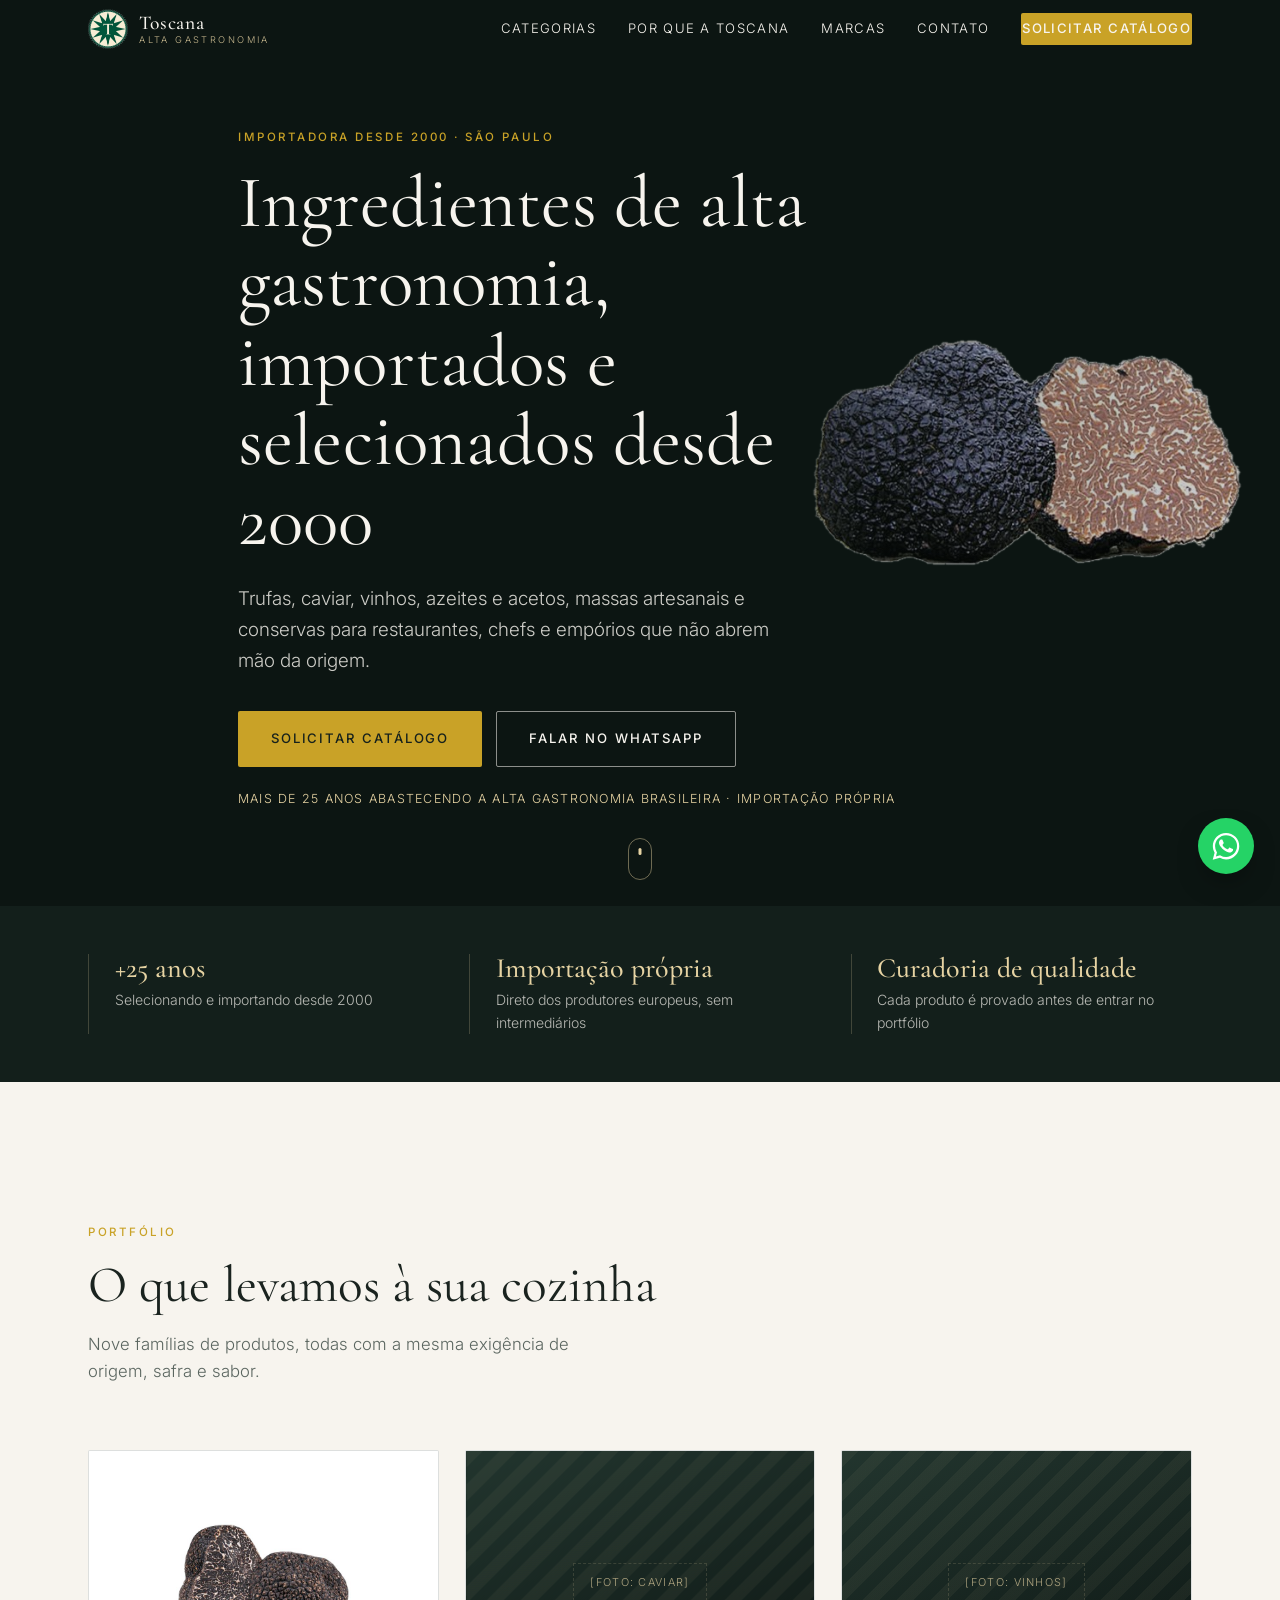
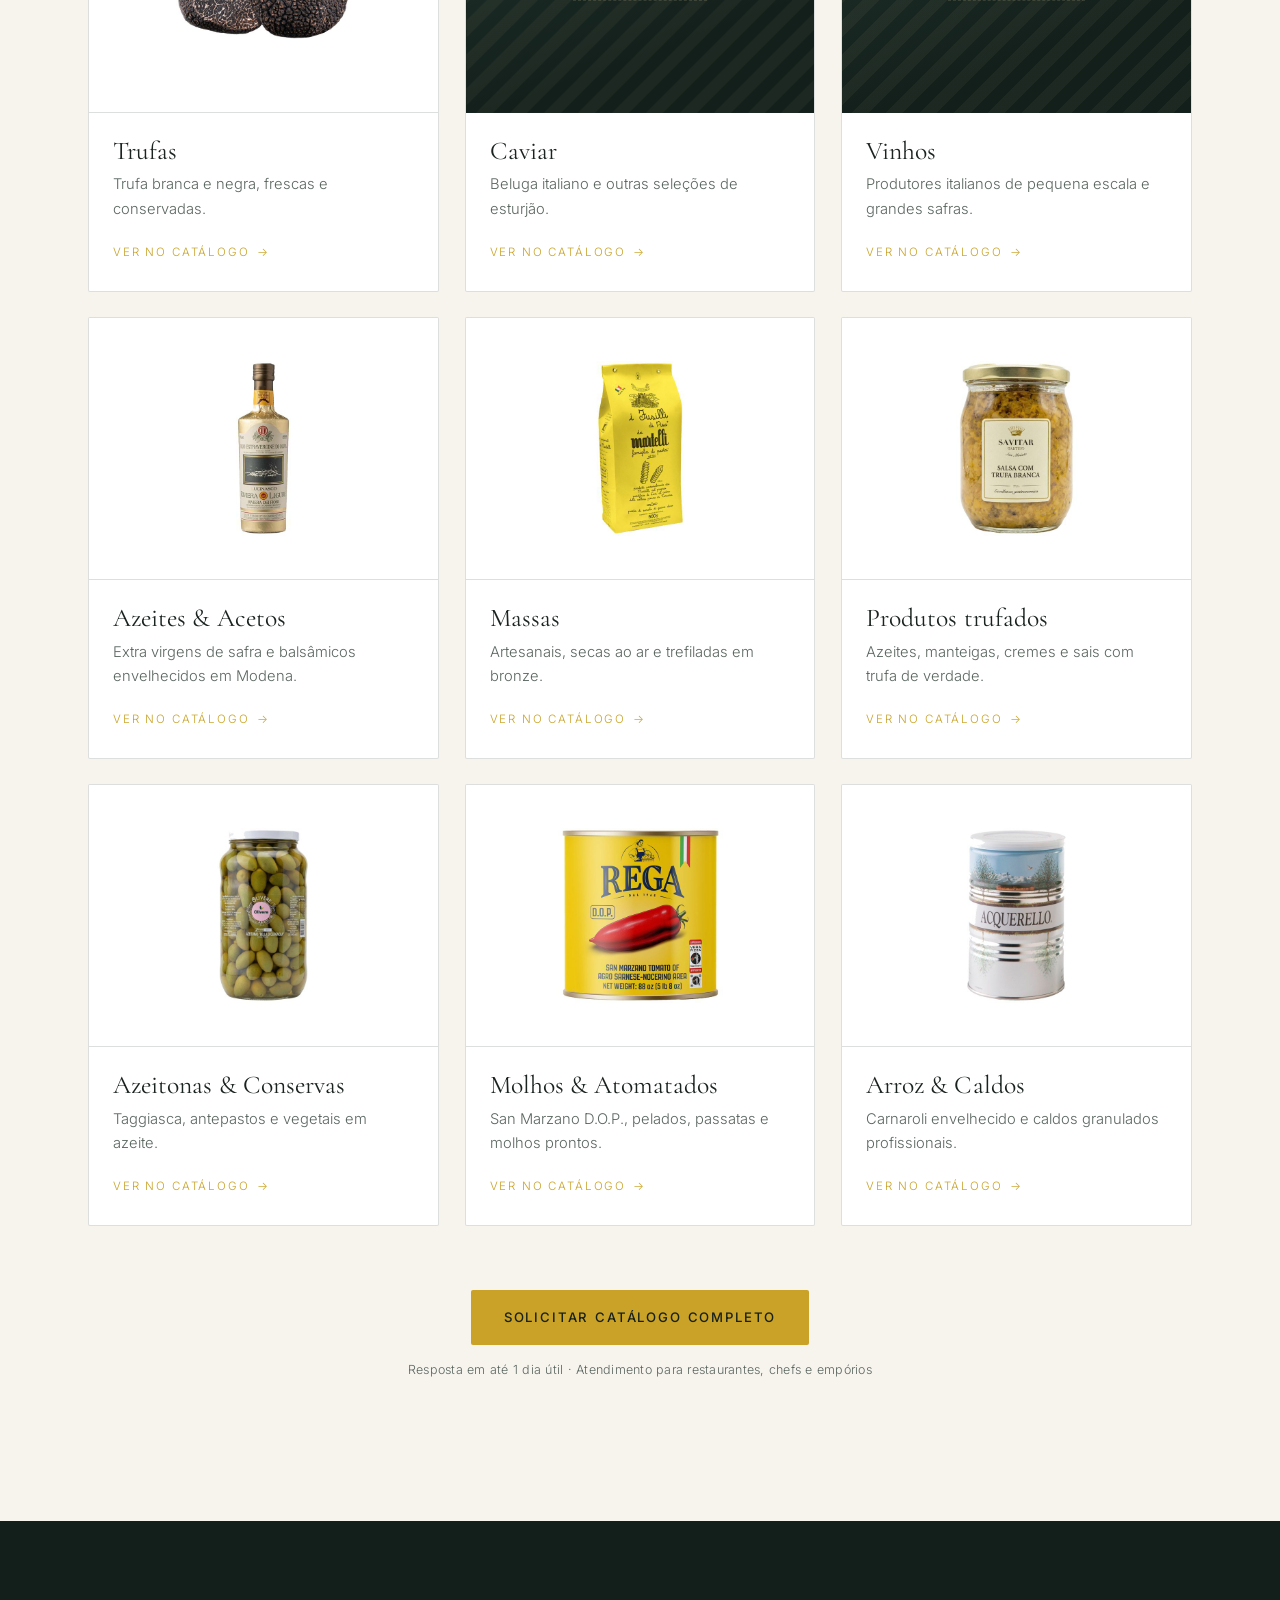
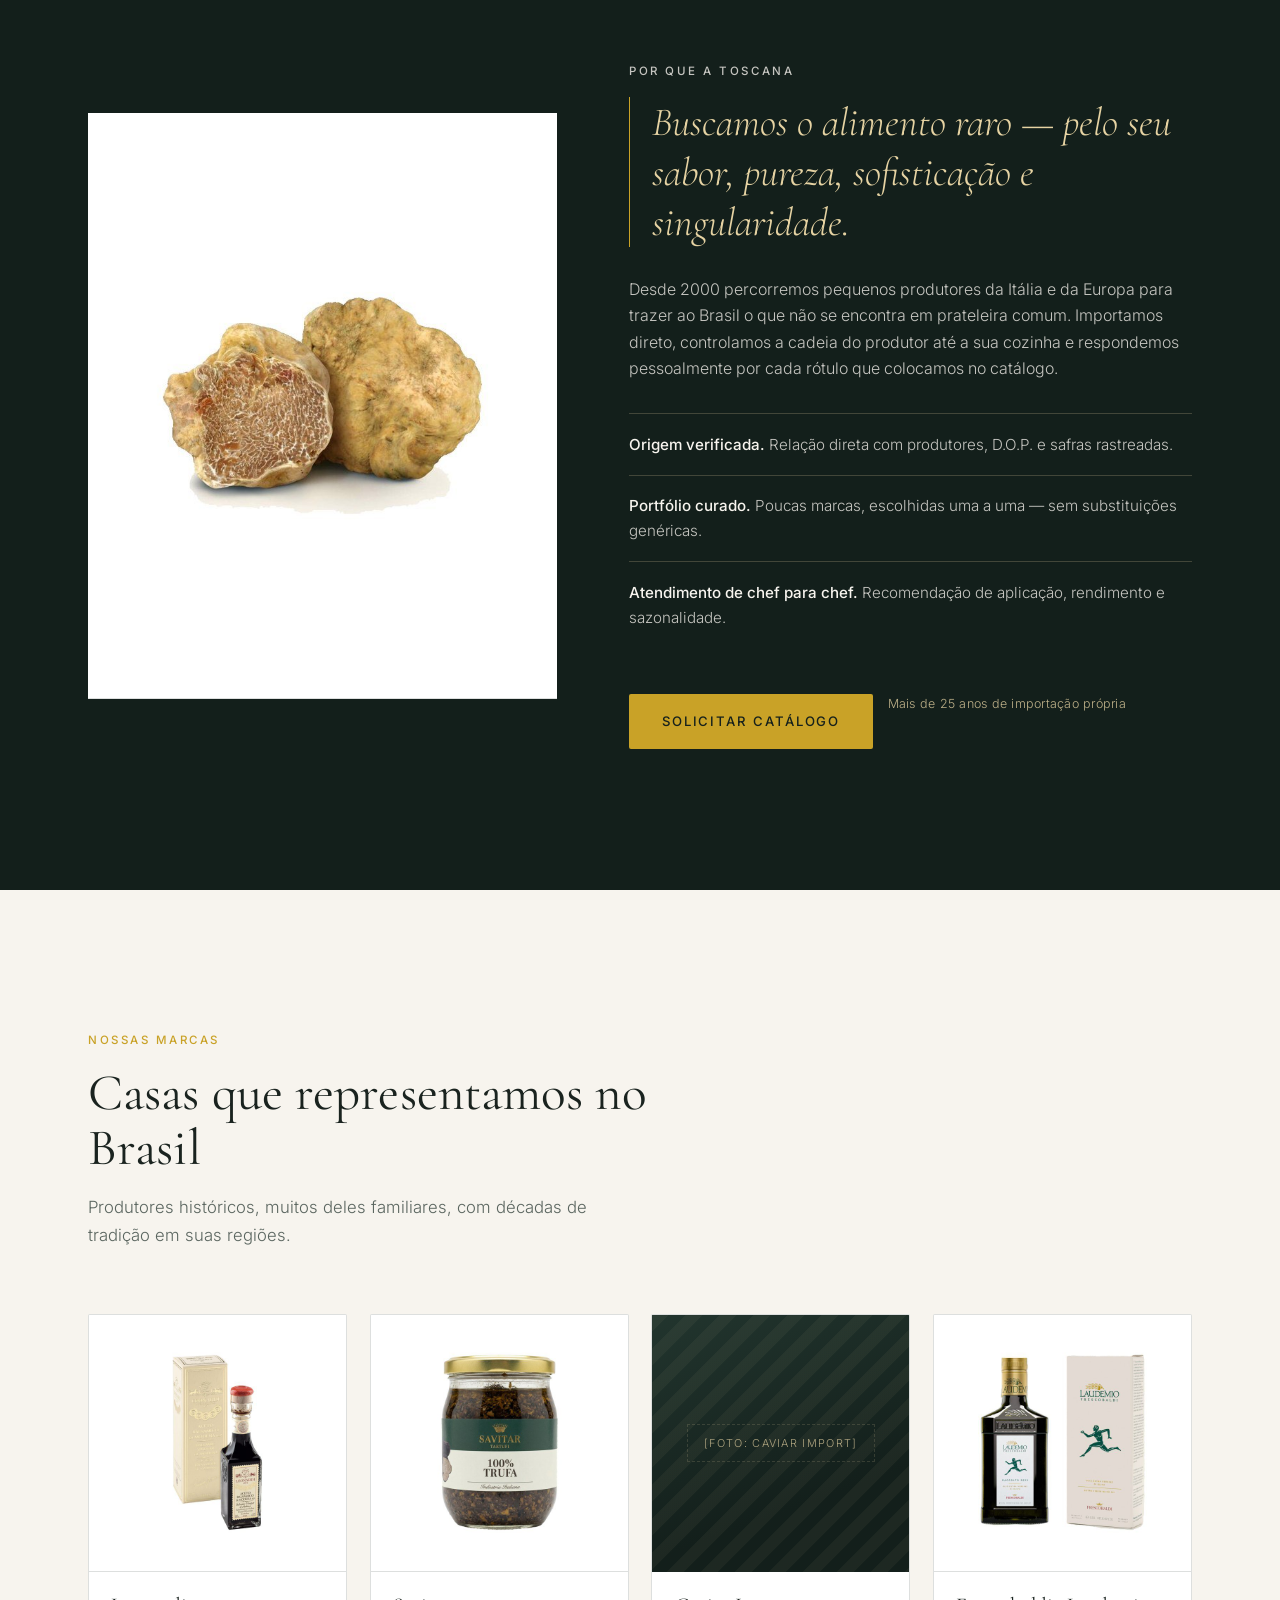
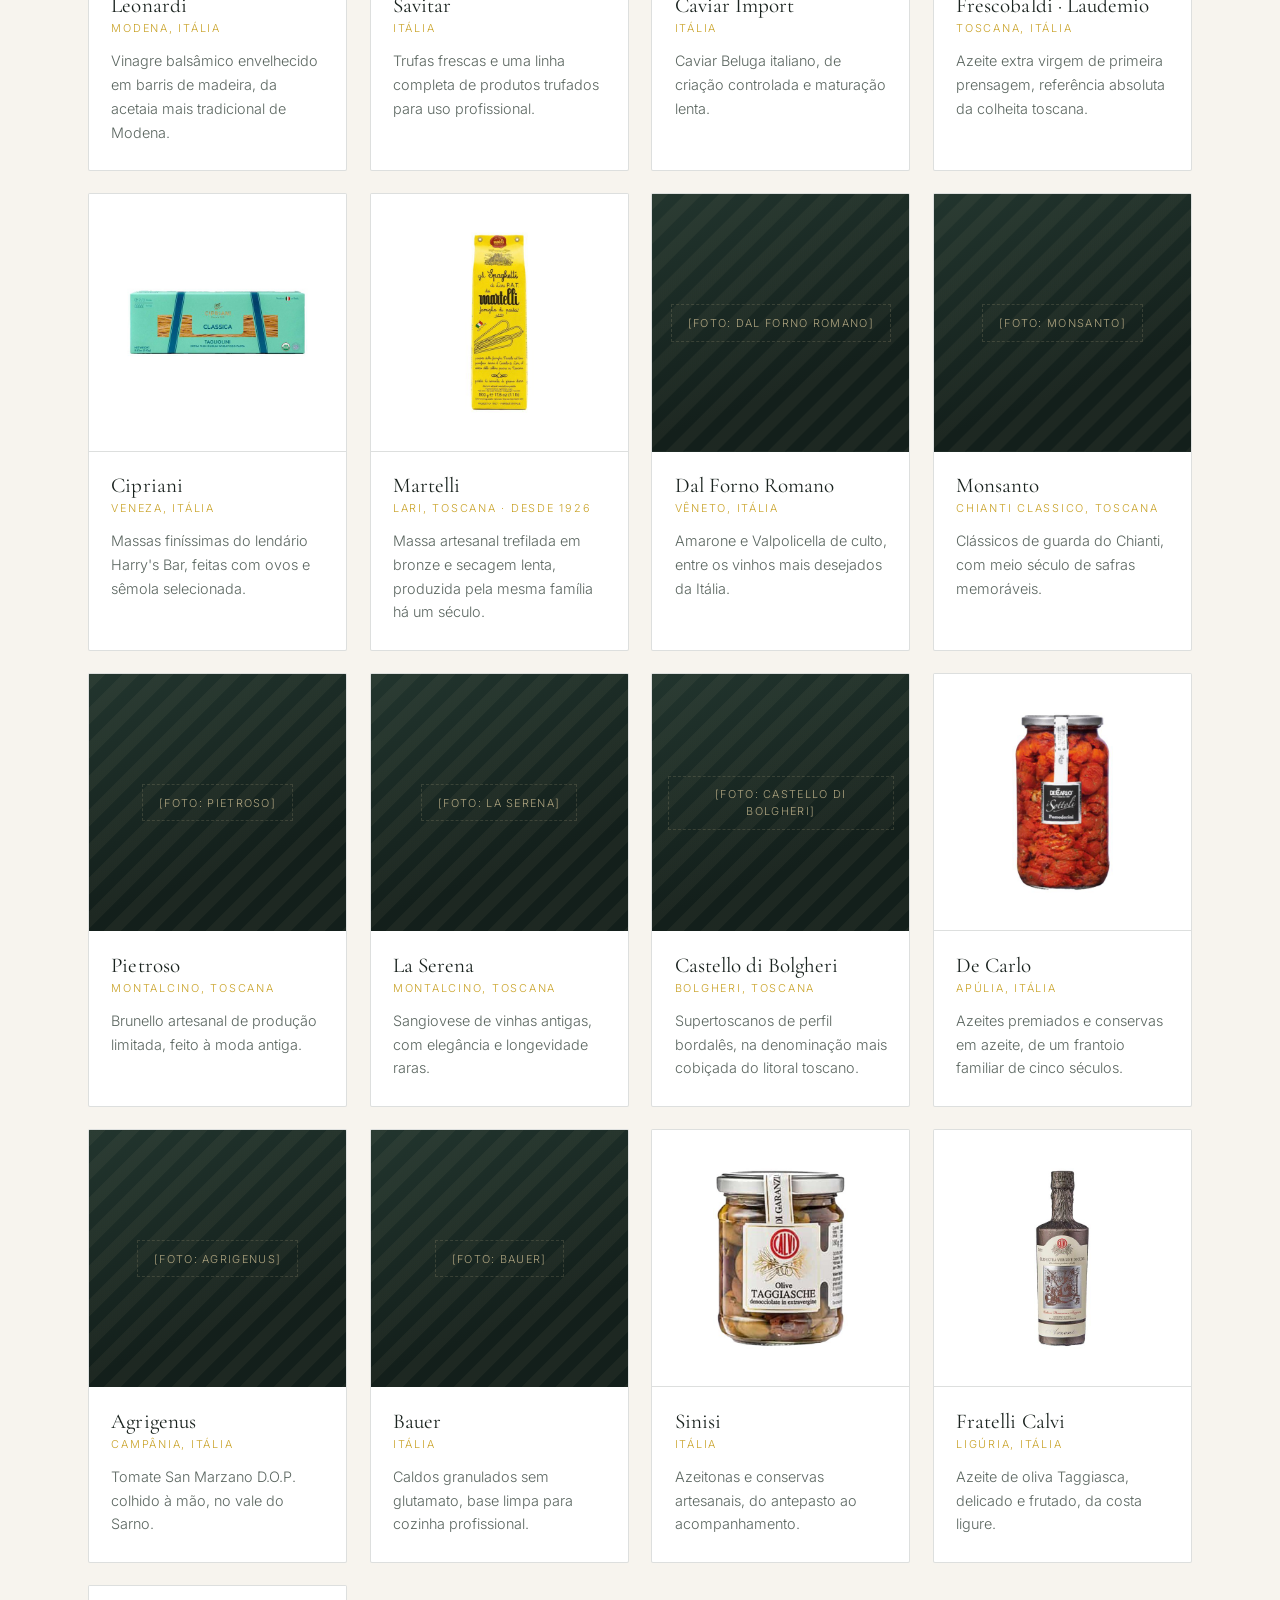
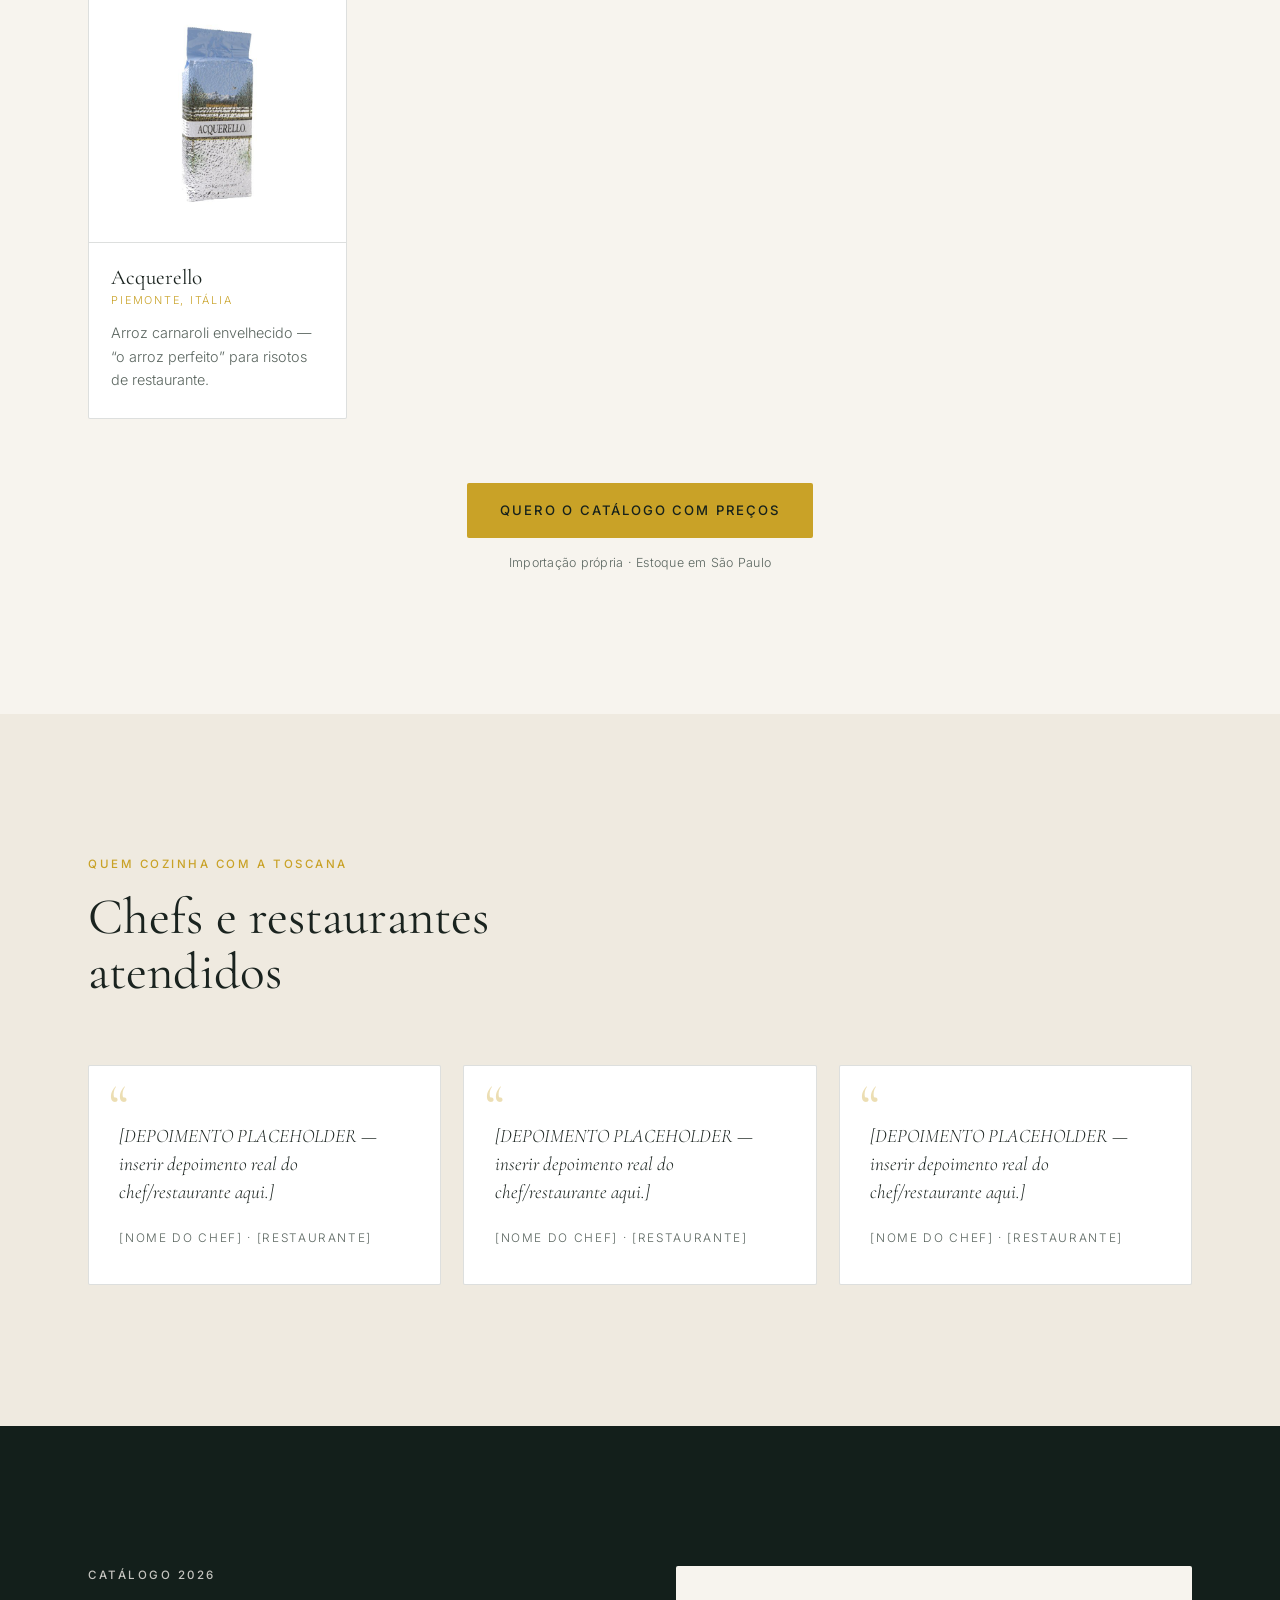
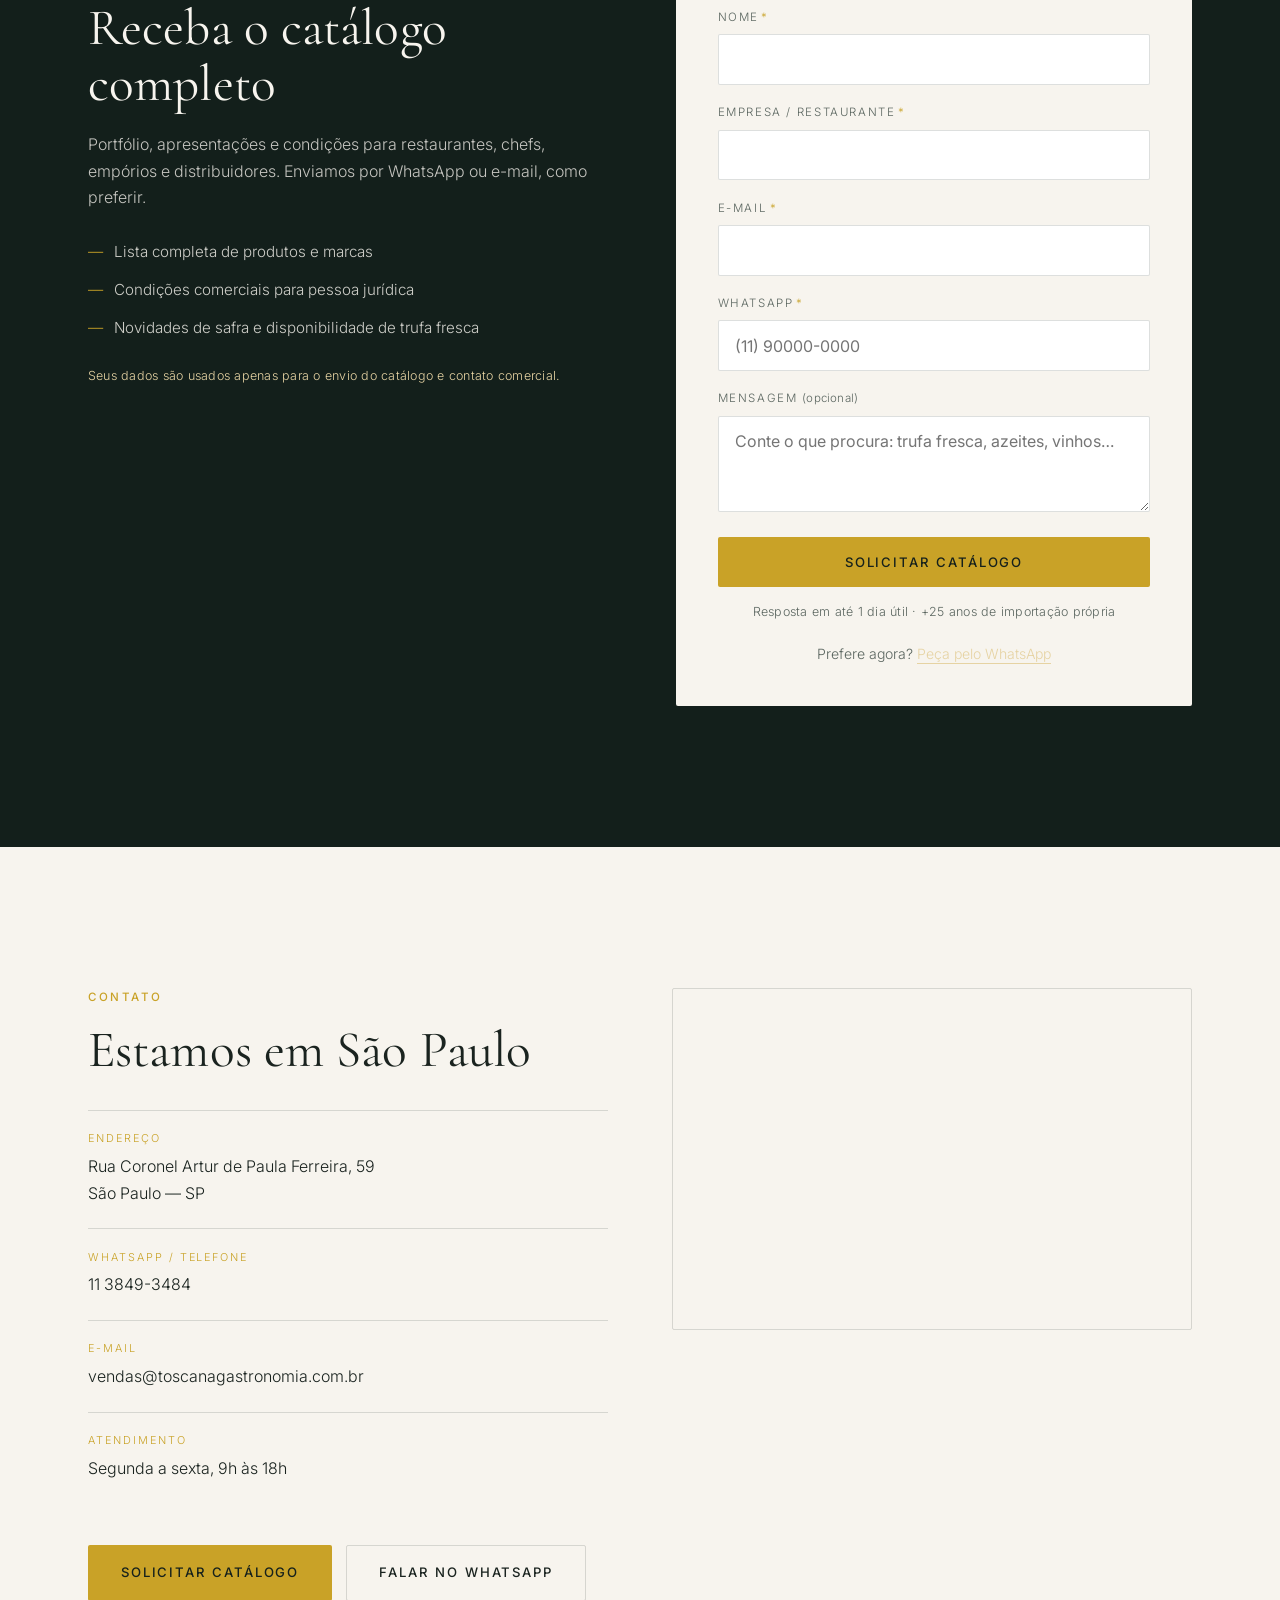
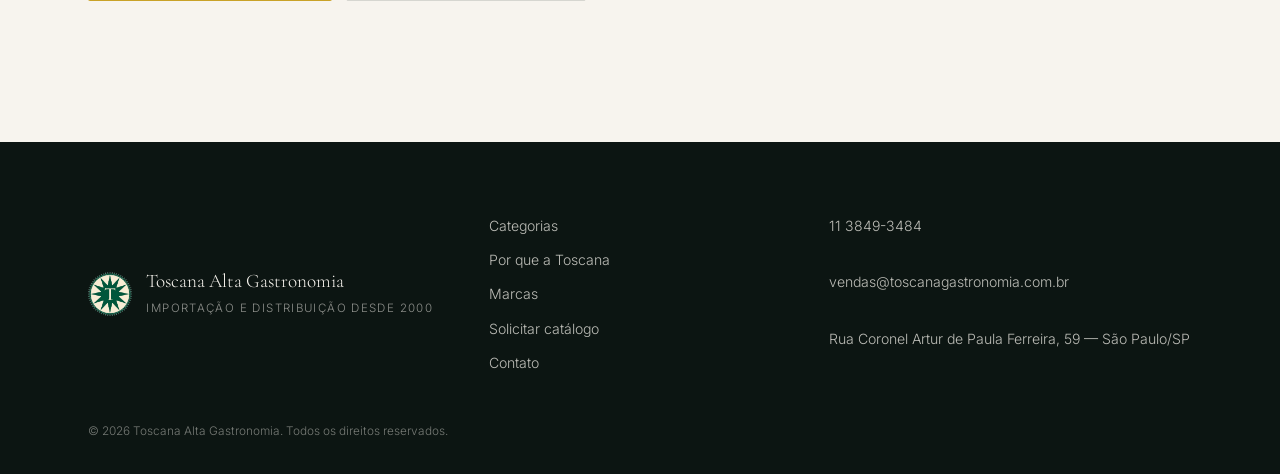
==== commit 34a71a1a: "Usa as fotos do catálogo e o logo real da Toscana Extrai as imagens do catálogo Toscana Food Service" ====
--- a/toscana/index.html
+++ b/toscana/index.html
@@ -57,7 +57,7 @@
 <header class="header" id="topo">
   <div class="header__inner">
     <a class="logo" href="#topo" aria-label="Toscana Alta Gastronomia — início">
-      <span class="logo__mark">T</span>
+      <img class="logo__mark" src="assets/img/logo-toscana.png" alt="" width="40" height="40" decoding="async">
       <span class="logo__text">
         <strong>Toscana</strong>
         <em>Alta Gastronomia</em>
@@ -82,9 +82,9 @@
 
   <!-- ============ HERO ============ -->
   <section class="hero">
-    <div class="photo photo--hero" data-photo="assets/fotos/hero-trufas.jpg" role="img"
-         aria-label="Mesa de ingredientes de alta gastronomia">
-      <span class="photo__tag">[FOTO: Hero — mesa/trufa em destaque, horizontal 2400×1400]</span>
+    <div class="photo photo--hero" data-photo="assets/fotos/hero-trufas.png" role="img"
+         aria-label="Trufa negra fresca inteira e cortada ao meio">
+      <span class="photo__tag">[FOTO: Hero]</span>
     </div>
 
     <div class="hero__content container">
@@ -133,7 +133,7 @@
 
       <div class="cats">
         <a class="cat reveal" href="#catalogo">
-          <div class="photo" data-photo="assets/fotos/cat-trufas.jpg" role="img" aria-label="Trufas">
+          <div class="photo photo--produto" data-photo="assets/fotos/cat-trufas.jpg" role="img" aria-label="Trufa negra inteira e cortada ao meio">
             <span class="photo__tag">[FOTO: Trufas]</span>
           </div>
           <div class="cat__body">
@@ -166,7 +166,7 @@
         </a>
 
         <a class="cat reveal" href="#catalogo">
-          <div class="photo" data-photo="assets/fotos/cat-azeites.jpg" role="img" aria-label="Azeites e acetos">
+          <div class="photo photo--produto" data-photo="assets/fotos/cat-azeites.jpg" role="img" aria-label="Garrafa de azeite extra virgem Calvi Arzentu">
             <span class="photo__tag">[FOTO: Azeites &amp; Acetos]</span>
           </div>
           <div class="cat__body">
@@ -177,7 +177,7 @@
         </a>
 
         <a class="cat reveal" href="#catalogo">
-          <div class="photo" data-photo="assets/fotos/cat-massas.jpg" role="img" aria-label="Massas">
+          <div class="photo photo--produto" data-photo="assets/fotos/cat-massas.jpg" role="img" aria-label="Pacote de fusilli artesanal Martelli">
             <span class="photo__tag">[FOTO: Massas]</span>
           </div>
           <div class="cat__body">
@@ -188,7 +188,7 @@
         </a>
 
         <a class="cat reveal" href="#catalogo">
-          <div class="photo" data-photo="assets/fotos/cat-trufados.jpg" role="img" aria-label="Produtos trufados">
+          <div class="photo photo--produto" data-photo="assets/fotos/cat-trufados.jpg" role="img" aria-label="Pote de salsa com trufa branca Savitar">
             <span class="photo__tag">[FOTO: Produtos trufados]</span>
           </div>
           <div class="cat__body">
@@ -199,7 +199,7 @@
         </a>
 
         <a class="cat reveal" href="#catalogo">
-          <div class="photo" data-photo="assets/fotos/cat-azeitonas.jpg" role="img" aria-label="Azeitonas e conservas">
+          <div class="photo photo--produto" data-photo="assets/fotos/cat-azeitonas.jpg" role="img" aria-label="Conserva de azeitonas Leccino Sinisi">
             <span class="photo__tag">[FOTO: Azeitonas &amp; Conservas]</span>
           </div>
           <div class="cat__body">
@@ -210,7 +210,7 @@
         </a>
 
         <a class="cat reveal" href="#catalogo">
-          <div class="photo" data-photo="assets/fotos/cat-molhos.jpg" role="img" aria-label="Molhos e atomatados">
+          <div class="photo photo--produto" data-photo="assets/fotos/cat-molhos.jpg" role="img" aria-label="Lata de tomate San Marzano D.O.P.">
             <span class="photo__tag">[FOTO: Molhos &amp; Atomatados]</span>
           </div>
           <div class="cat__body">
@@ -221,7 +221,7 @@
         </a>
 
         <a class="cat reveal" href="#catalogo">
-          <div class="photo" data-photo="assets/fotos/cat-arroz.jpg" role="img" aria-label="Arroz e caldos">
+          <div class="photo photo--produto" data-photo="assets/fotos/cat-arroz.jpg" role="img" aria-label="Lata de arroz carnaroli Acquerello">
             <span class="photo__tag">[FOTO: Arroz &amp; Caldos]</span>
           </div>
           <div class="cat__body">
@@ -243,8 +243,8 @@
   <section class="section section--dark" id="porque">
     <div class="container why">
       <div class="why__media reveal">
-        <div class="photo photo--tall" data-photo="assets/fotos/porque-toscana.jpg" role="img"
-             aria-label="Seleção de ingredientes raros">
+        <div class="photo photo--tall photo--produto" data-photo="assets/fotos/porque-toscana.jpg" role="img"
+             aria-label="Trufa branca fresca inteira e cortada">
           <span class="photo__tag">[FOTO: Bastidores/curadoria — vertical 1200×1600]</span>
         </div>
       </div>
@@ -287,7 +287,7 @@
 
       <div class="brands">
         <article class="brand reveal">
-          <div class="photo photo--brand" data-photo="assets/fotos/marca-leonardi.jpg" role="img" aria-label="Leonardi">
+          <div class="photo photo--brand photo--produto" data-photo="assets/fotos/marca-leonardi.jpg" role="img" aria-label="Leonardi">
             <span class="photo__tag">[FOTO: Leonardi]</span>
           </div>
           <div class="brand__body">
@@ -298,7 +298,7 @@
         </article>
 
         <article class="brand reveal">
-          <div class="photo photo--brand" data-photo="assets/fotos/marca-savitar.jpg" role="img" aria-label="Savitar">
+          <div class="photo photo--brand photo--produto" data-photo="assets/fotos/marca-savitar.jpg" role="img" aria-label="Savitar">
             <span class="photo__tag">[FOTO: Savitar]</span>
           </div>
           <div class="brand__body">
@@ -320,7 +320,7 @@
         </article>
 
         <article class="brand reveal">
-          <div class="photo photo--brand" data-photo="assets/fotos/marca-frescobaldi-laudemio.jpg" role="img" aria-label="Frescobaldi Laudemio">
+          <div class="photo photo--brand photo--produto" data-photo="assets/fotos/marca-frescobaldi-laudemio.jpg" role="img" aria-label="Frescobaldi Laudemio">
             <span class="photo__tag">[FOTO: Frescobaldi / Laudemio]</span>
           </div>
           <div class="brand__body">
@@ -331,7 +331,7 @@
         </article>
 
         <article class="brand reveal">
-          <div class="photo photo--brand" data-photo="assets/fotos/marca-cipriani.jpg" role="img" aria-label="Cipriani">
+          <div class="photo photo--brand photo--produto" data-photo="assets/fotos/marca-cipriani.jpg" role="img" aria-label="Cipriani">
             <span class="photo__tag">[FOTO: Cipriani]</span>
           </div>
           <div class="brand__body">
@@ -342,7 +342,7 @@
         </article>
 
         <article class="brand reveal">
-          <div class="photo photo--brand" data-photo="assets/fotos/marca-martelli.jpg" role="img" aria-label="Martelli">
+          <div class="photo photo--brand photo--produto" data-photo="assets/fotos/marca-martelli.jpg" role="img" aria-label="Martelli">
             <span class="photo__tag">[FOTO: Martelli]</span>
           </div>
           <div class="brand__body">
@@ -408,7 +408,7 @@
         </article>
 
         <article class="brand reveal">
-          <div class="photo photo--brand" data-photo="assets/fotos/marca-de-carlo.jpg" role="img" aria-label="De Carlo">
+          <div class="photo photo--brand photo--produto" data-photo="assets/fotos/marca-de-carlo.jpg" role="img" aria-label="De Carlo">
             <span class="photo__tag">[FOTO: De Carlo]</span>
           </div>
           <div class="brand__body">
@@ -441,7 +441,7 @@
         </article>
 
         <article class="brand reveal">
-          <div class="photo photo--brand" data-photo="assets/fotos/marca-sinisi.jpg" role="img" aria-label="Sinisi">
+          <div class="photo photo--brand photo--produto" data-photo="assets/fotos/marca-sinisi.jpg" role="img" aria-label="Sinisi">
             <span class="photo__tag">[FOTO: Sinisi]</span>
           </div>
           <div class="brand__body">
@@ -452,7 +452,7 @@
         </article>
 
         <article class="brand reveal">
-          <div class="photo photo--brand" data-photo="assets/fotos/marca-fratelli-calvi.jpg" role="img" aria-label="Fratelli Calvi">
+          <div class="photo photo--brand photo--produto" data-photo="assets/fotos/marca-fratelli-calvi.jpg" role="img" aria-label="Fratelli Calvi">
             <span class="photo__tag">[FOTO: Fratelli Calvi]</span>
           </div>
           <div class="brand__body">
@@ -463,7 +463,7 @@
         </article>
 
         <article class="brand reveal">
-          <div class="photo photo--brand" data-photo="assets/fotos/marca-acquerello.jpg" role="img" aria-label="Acquerello">
+          <div class="photo photo--brand photo--produto" data-photo="assets/fotos/marca-acquerello.jpg" role="img" aria-label="Acquerello">
             <span class="photo__tag">[FOTO: Acquerello]</span>
           </div>
           <div class="brand__body">
@@ -615,7 +615,7 @@
 <footer class="footer">
   <div class="container footer__inner">
     <div class="footer__brand">
-      <span class="logo__mark">T</span>
+      <img class="logo__mark" src="assets/img/logo-toscana.png" alt="" width="44" height="44" loading="lazy" decoding="async">
       <p>Toscana Alta Gastronomia<br><span>Importação e distribuição desde 2000</span></p>
     </div>
 
--- a/toscana/assets/css/styles.css
+++ b/toscana/assets/css/styles.css
@@ -120,6 +120,20 @@
 }
 .photo.has-photo { background-image: var(--img); }
 .photo.has-photo .photo__tag { display: none; }
+
+/* Fotos de produto vêm recortadas em fundo branco: aparecem inteiras,
+   sobre um painel claro, com respiro nas bordas. */
+.photo--produto.has-photo {
+  background-color: #fff;
+  background-size: contain;
+  background-repeat: no-repeat;
+  background-position: center;
+  background-origin: content-box;
+  padding: 6%;
+  border-bottom: 1px solid var(--linha);
+}
+/* o painel vertical encurta quando recebe foto de produto */
+.photo--tall.photo--produto.has-photo { aspect-ratio: 4 / 5; }
 .photo::after { content: ""; position: absolute; inset: 0; pointer-events: none; }
 
 /* ---------------- Header ---------------- */
@@ -135,11 +149,8 @@
 }
 
 .logo { display: flex; align-items: center; gap: .7rem; text-decoration: none; color: var(--offwhite); }
-.logo__mark {
-  width: 38px; height: 38px; flex: none; display: grid; place-items: center;
-  border: 1px solid var(--dourado); color: var(--dourado);
-  font-family: var(--serif); font-size: 1.25rem; line-height: 1;
-}
+.logo__mark { width: 40px; height: 40px; flex: none; object-fit: contain; }
+.footer__brand .logo__mark { width: 44px; height: 44px; }
 .logo__text { display: flex; flex-direction: column; line-height: 1.15; }
 .logo__text strong {
   font-family: var(--serif); font-weight: 500; font-size: 1.22rem; letter-spacing: .04em;
@@ -196,10 +207,31 @@
 .photo--hero { position: absolute; inset: 0; z-index: -2; align-items: flex-start; justify-content: flex-end; }
 /* O aviso da foto do topo fica no canto, longe do título */
 .photo--hero .photo__tag { margin: 6.5rem var(--gut) 0 0; max-width: min(320px, 60vw); background: rgba(12, 21, 18, .55); }
+
+/* A trufa do topo vem recortada: fica sobre o verde, sem esticar. */
+.photo--hero.has-photo {
+  background-color: var(--verde-900);
+  background-repeat: no-repeat;
+  background-size: min(72vw, 340px) auto;
+  background-position: right -8vw top 7vh;
+}
 .hero::before {
   content: ""; position: absolute; inset: 0; z-index: -1;
   background:
     linear-gradient(to top, rgba(12, 21, 18, .94) 0%, rgba(12, 21, 18, .55) 45%, rgba(12, 21, 18, .55) 100%);
+}
+@media (min-width: 900px) {
+  .photo--hero.has-photo {
+    background-size: min(36vw, 430px) auto;
+    background-position: right 3vw center;
+  }
+  /* o texto recua para não encostar na trufa */
+  .hero h1, .hero__sub { max-width: 680px; }
+  .hero::before {
+    background:
+      linear-gradient(100deg, rgba(12, 21, 18, .96) 0%, rgba(12, 21, 18, .88) 42%,
+                      rgba(12, 21, 18, .3) 72%, rgba(12, 21, 18, .16) 100%);
+  }
 }
 .hero__content { max-width: 900px; }
 .hero h1 { margin-bottom: 1.4rem; }
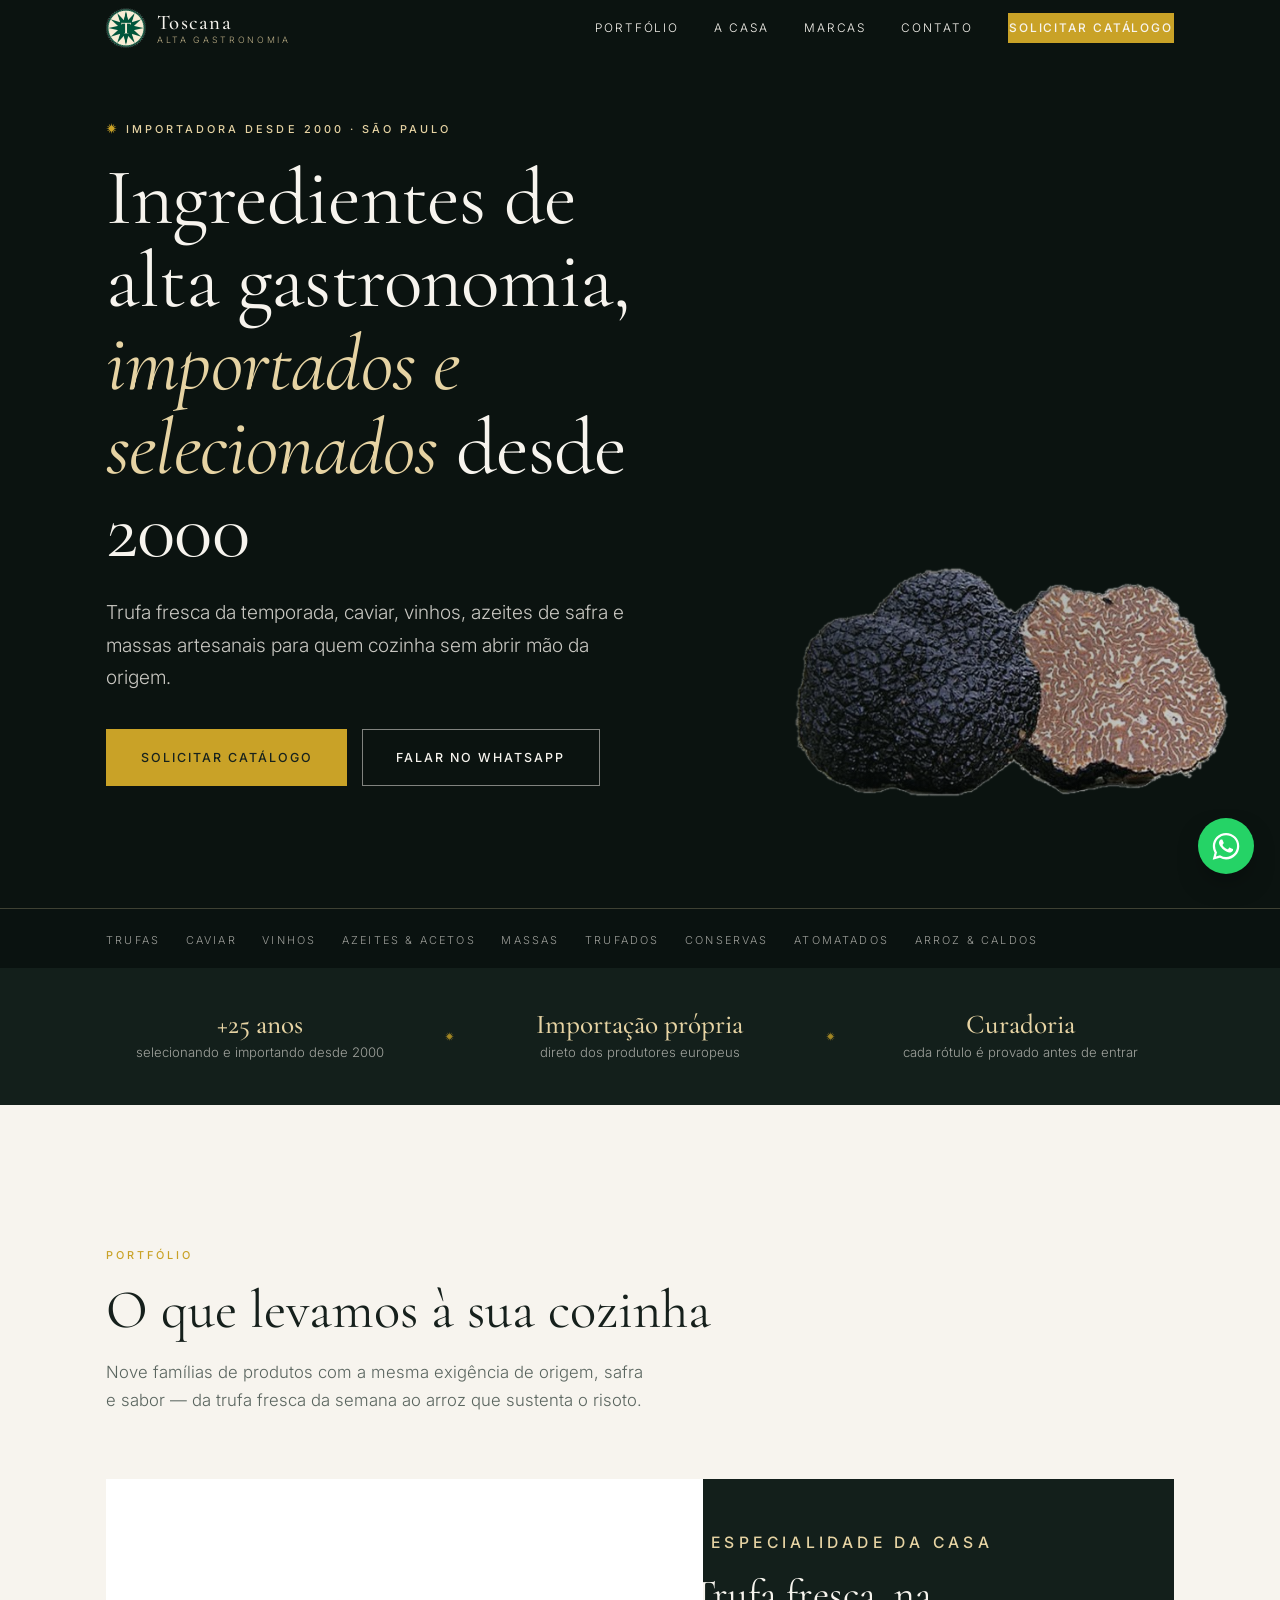
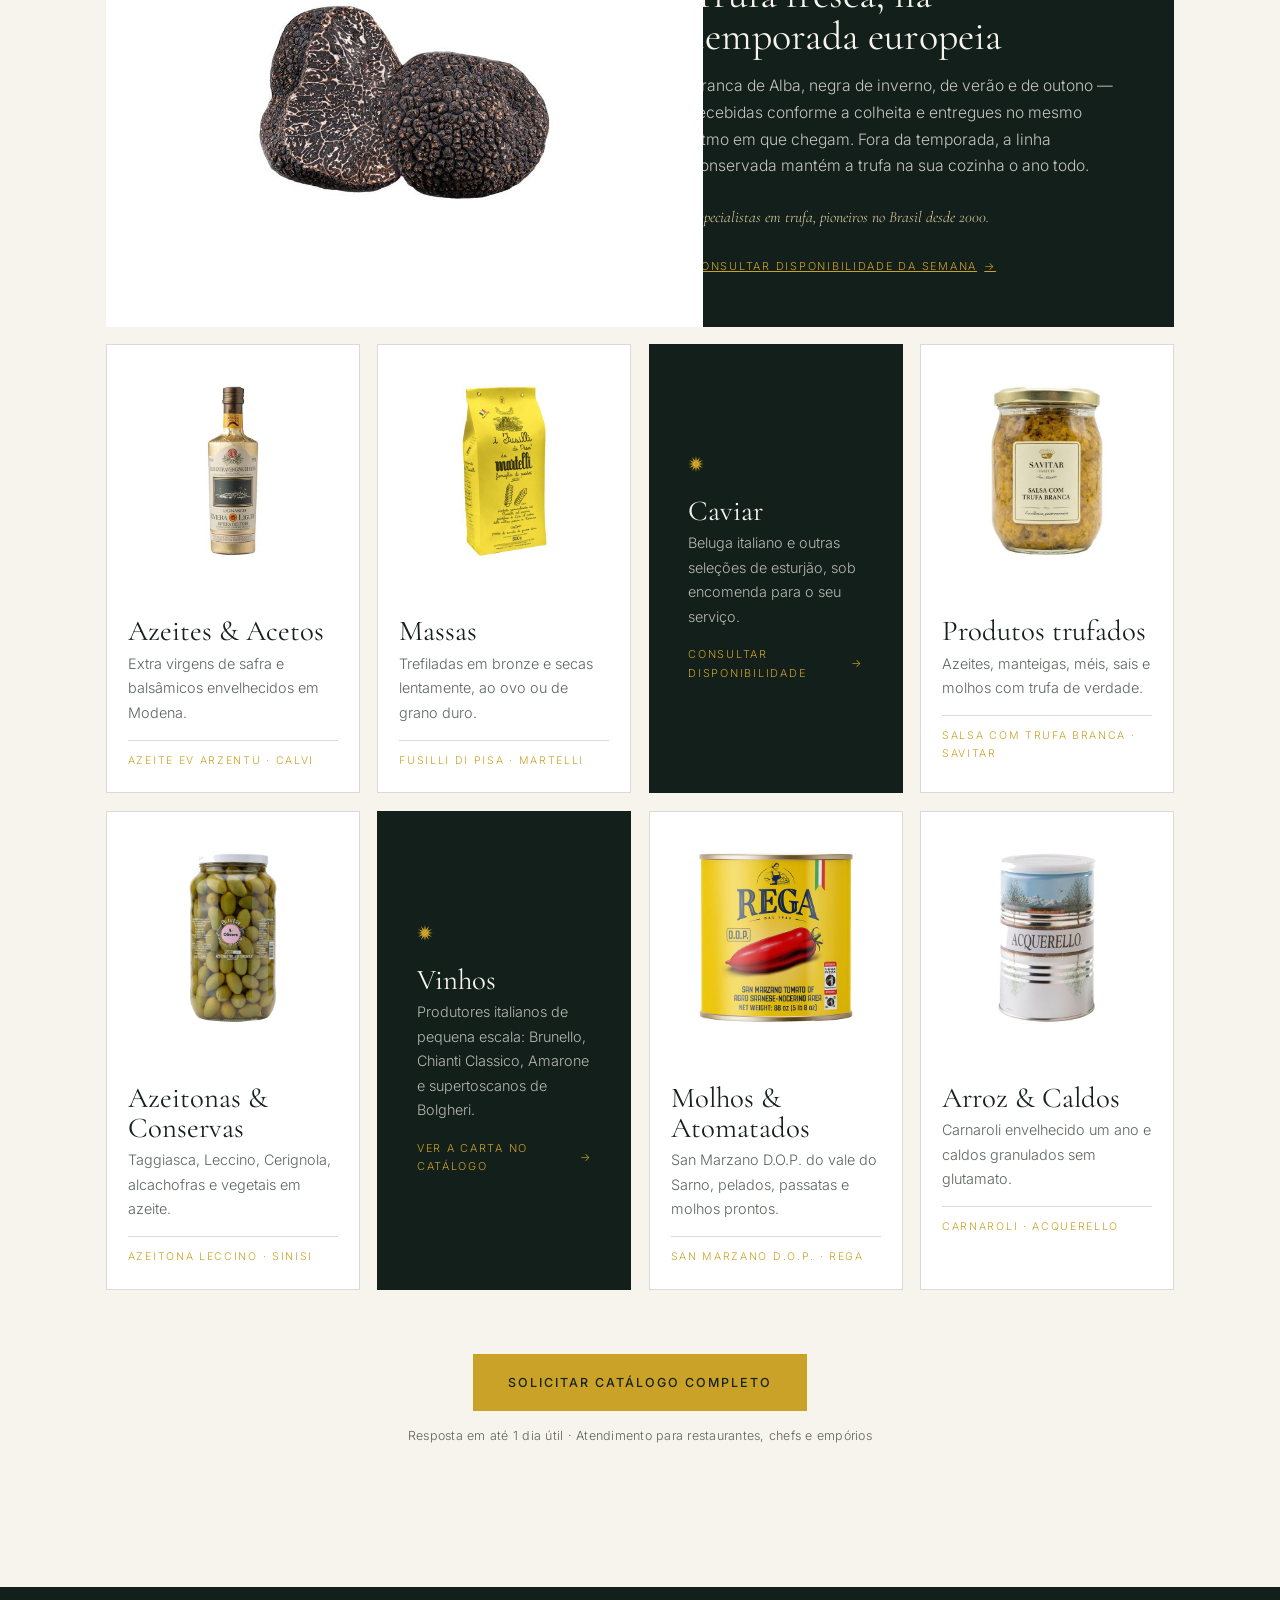
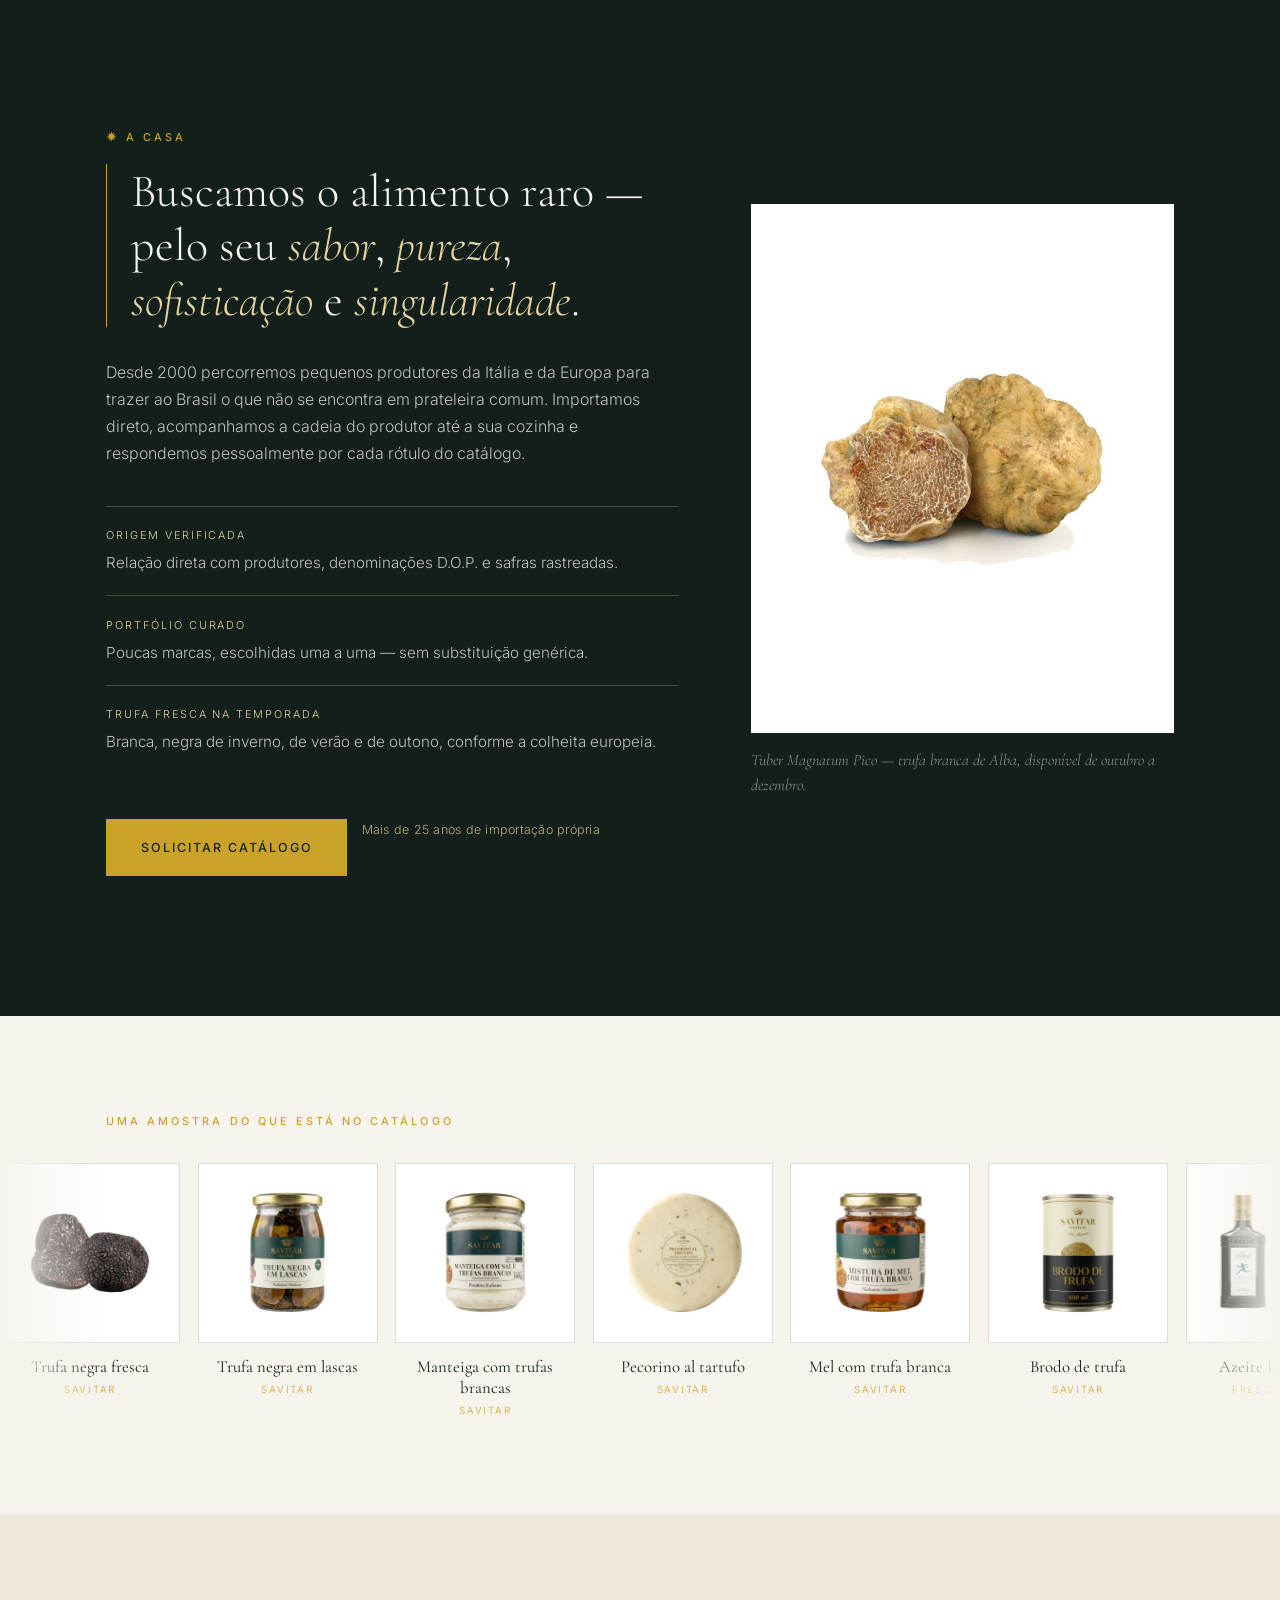
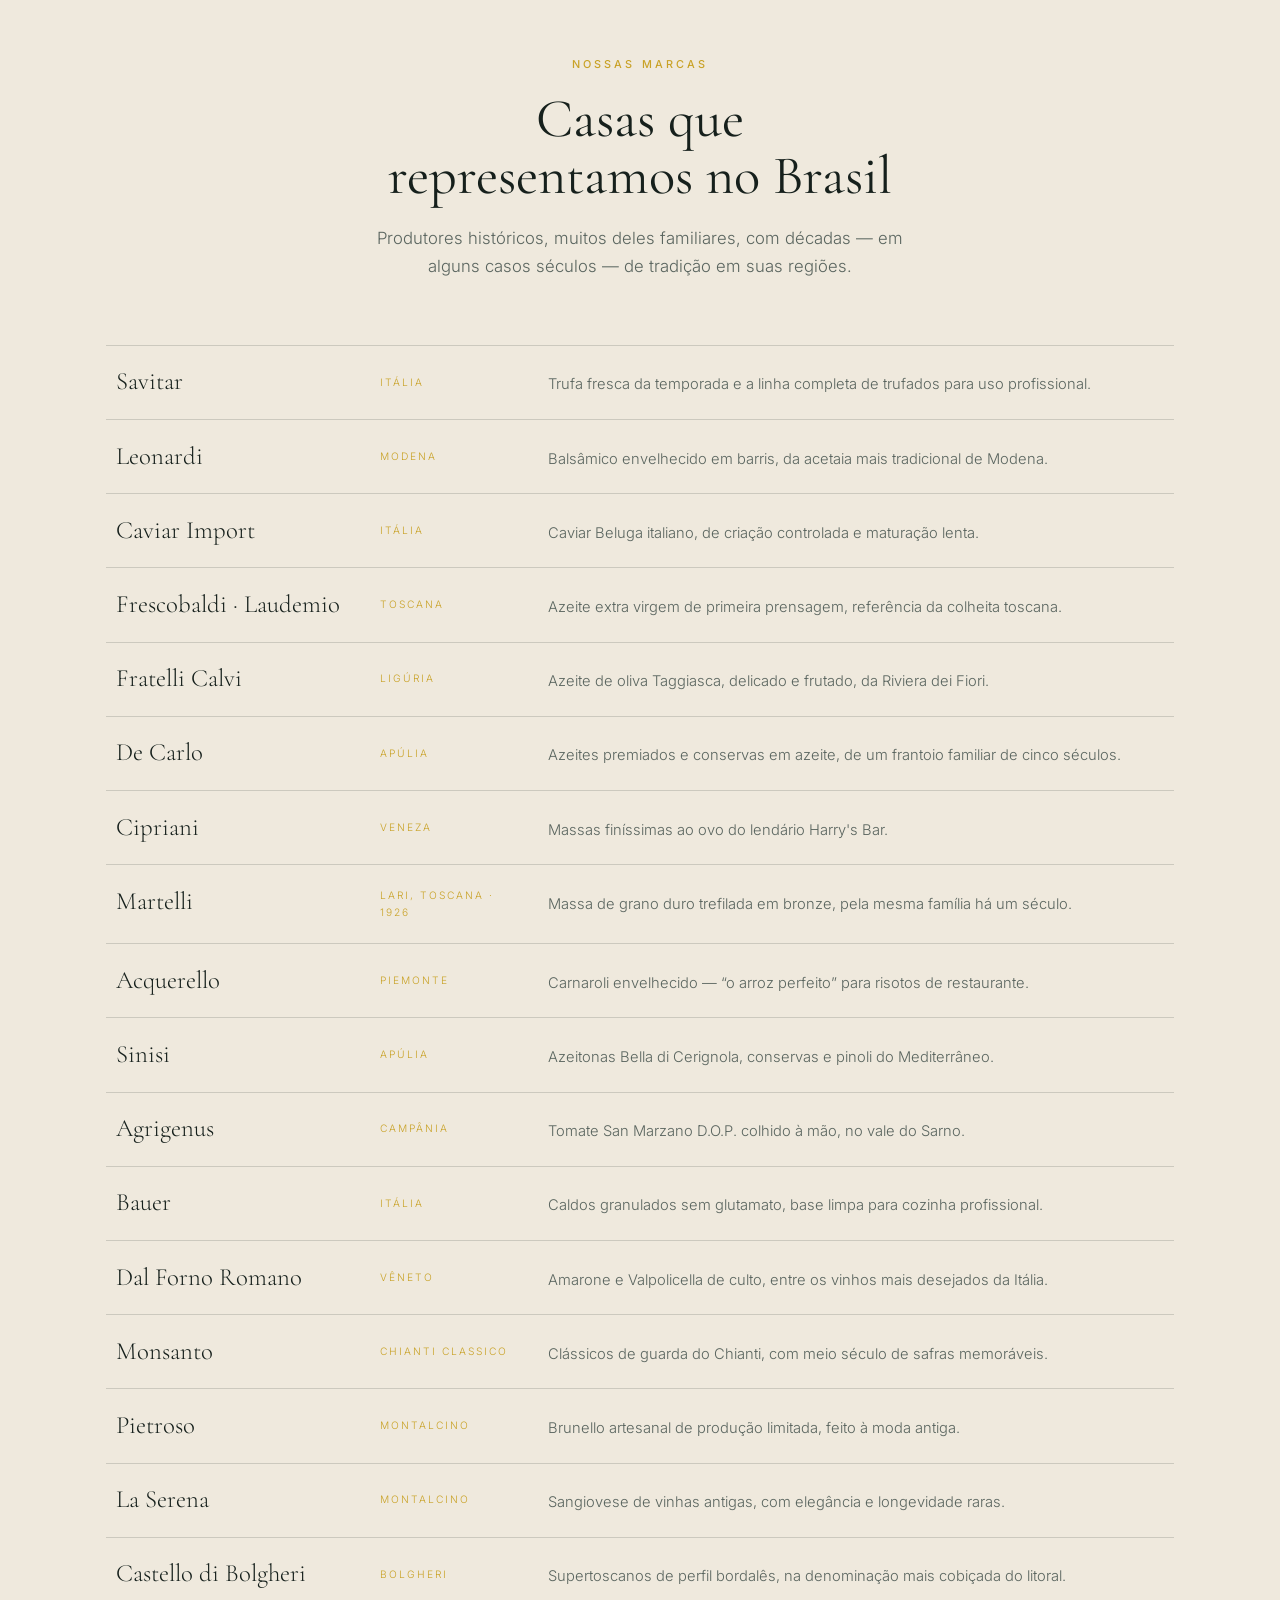
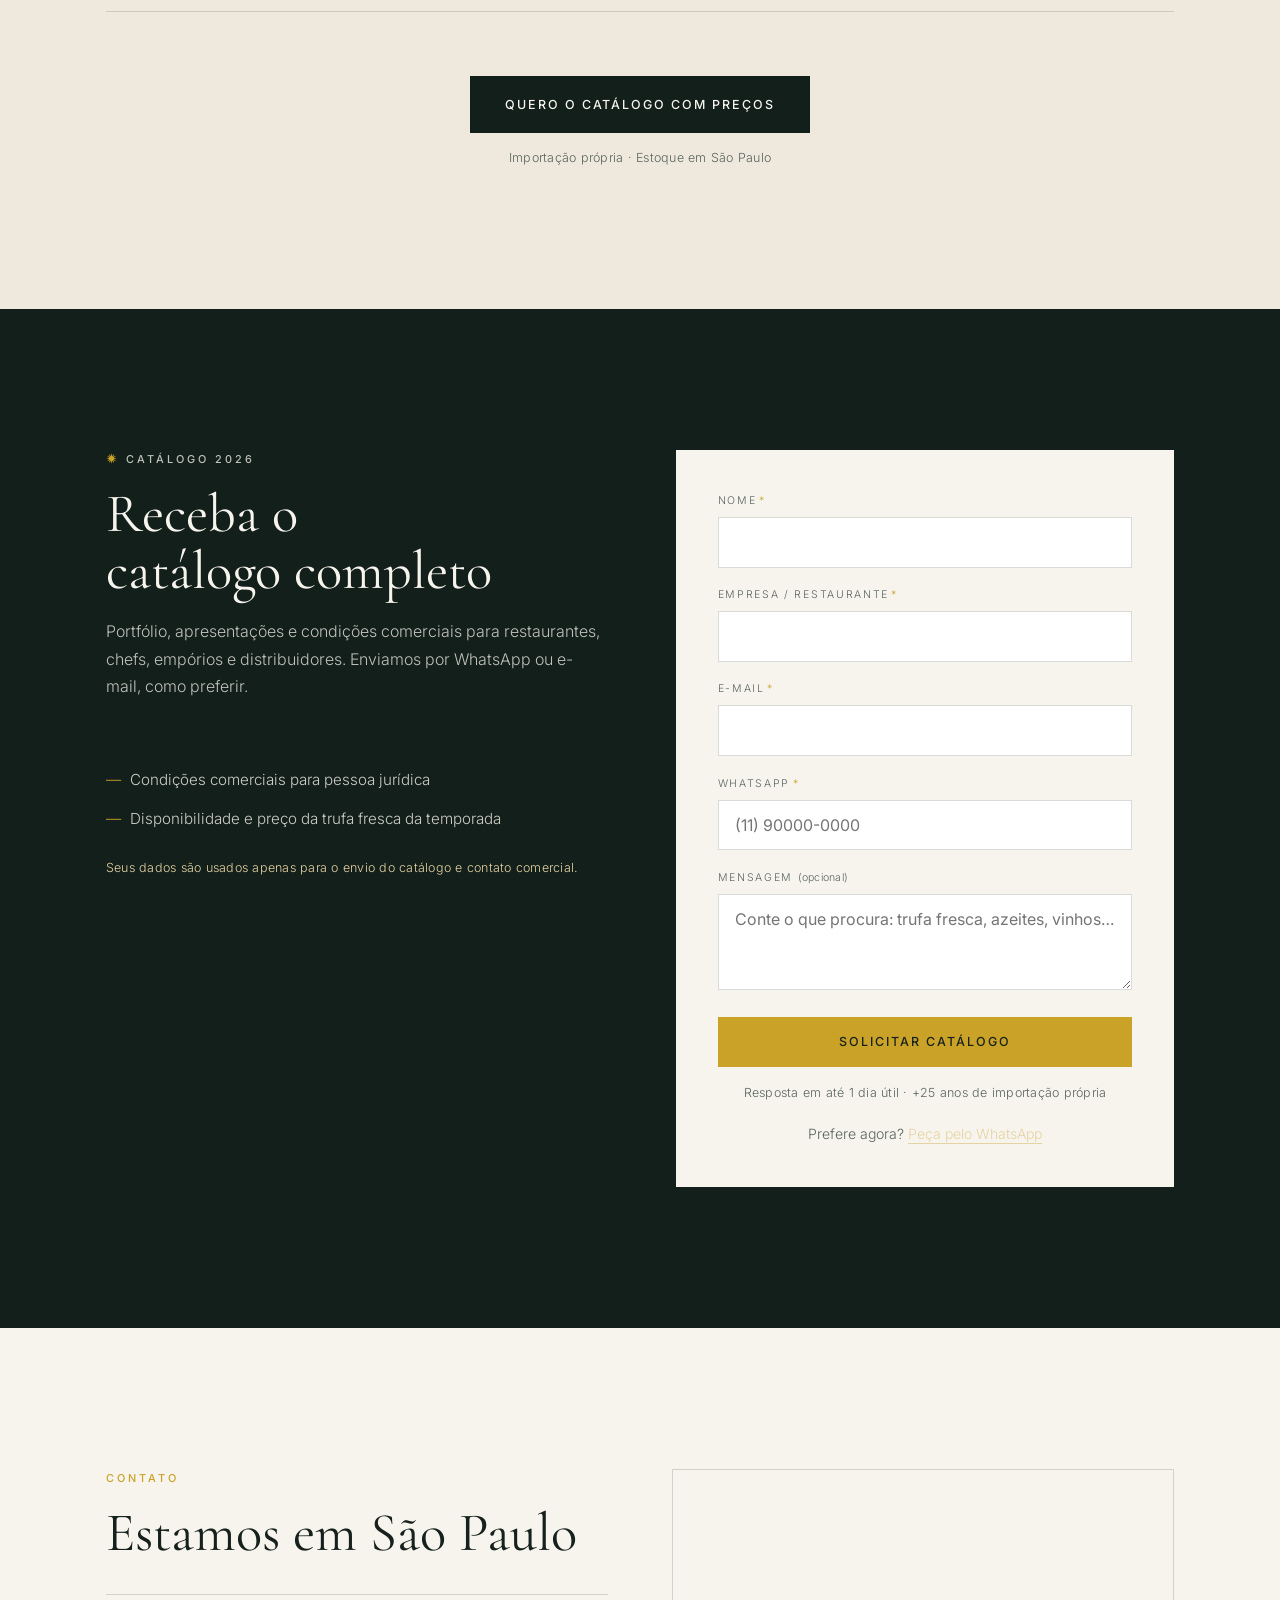
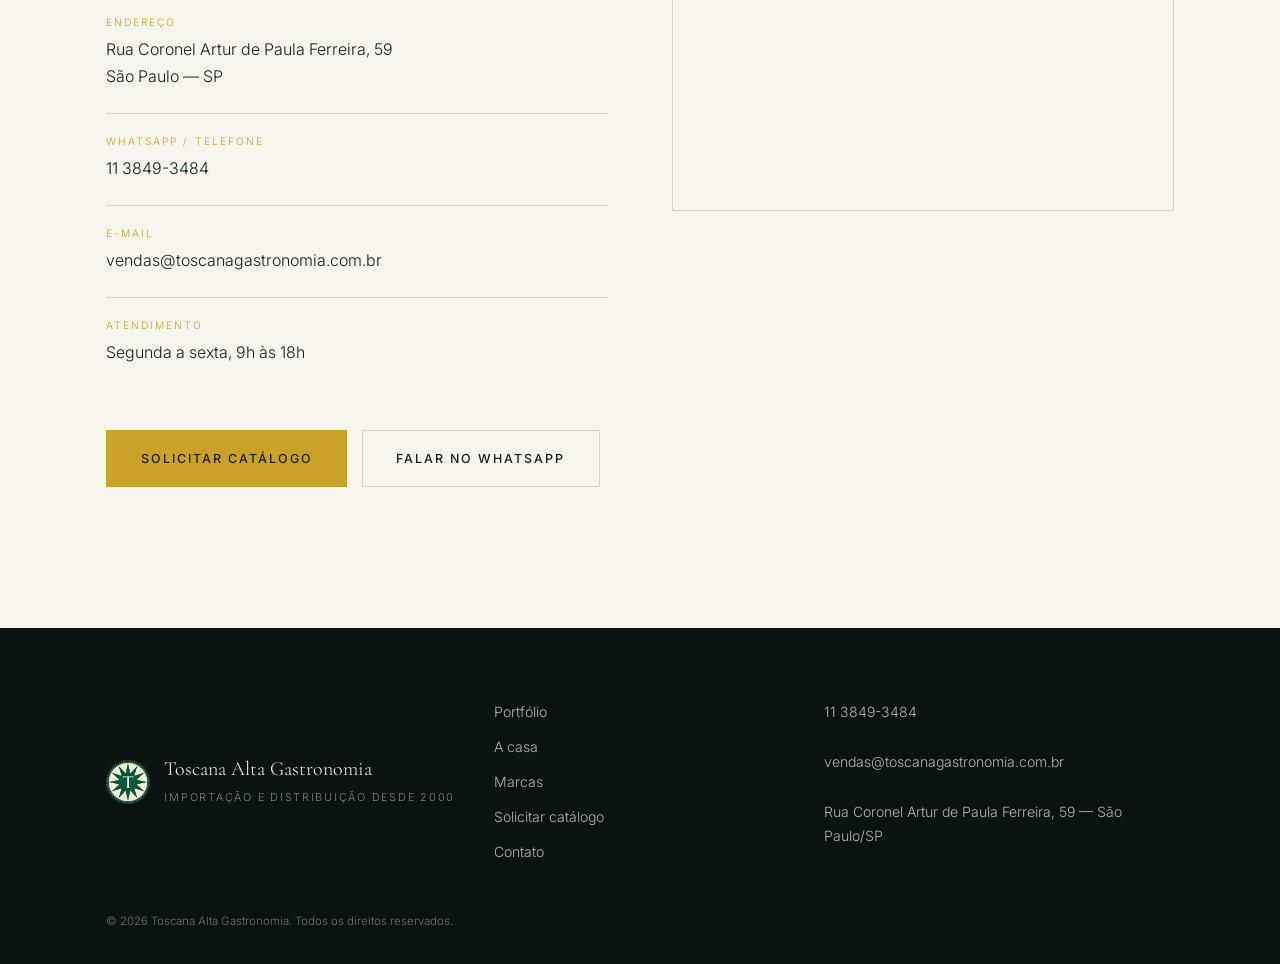
==== commit 5a113c6c: "Redesenha o site em torno do que o catálogo realmente tem Sai a grade de cards repetida, entra uma e" ====
--- a/toscana/index.html
+++ b/toscana/index.html
@@ -4,7 +4,7 @@
 <meta charset="utf-8">
 <meta name="viewport" content="width=device-width, initial-scale=1">
 <title>Toscana Alta Gastronomia — Trufas, Caviar, Azeites e Vinhos Importados</title>
-<meta name="description" content="Desde 2000 importamos e distribuímos ingredientes de alta gastronomia: trufas, caviar, vinhos, azeites, acetos e massas artesanais. Solicite o catálogo completo.">
+<meta name="description" content="Desde 2000 importamos e distribuímos ingredientes de alta gastronomia: trufas frescas, caviar, vinhos, azeites, acetos e massas artesanais. Solicite o catálogo completo.">
 <meta name="theme-color" content="#131f1b">
 <link rel="canonical" href="https://toscanagastronomia.com.br/">
 
@@ -12,34 +12,34 @@
 <meta property="og:locale" content="pt_BR">
 <meta property="og:site_name" content="Toscana Alta Gastronomia">
 <meta property="og:title" content="Toscana Alta Gastronomia — Ingredientes raros, importados desde 2000">
-<meta property="og:description" content="Trufas, caviar, vinhos, azeites e acetos, massas artesanais e conservas selecionados para restaurantes, chefs e empórios. Solicite o catálogo.">
+<meta property="og:description" content="Trufas frescas, caviar, vinhos, azeites e acetos, massas artesanais e conservas para restaurantes, chefs e empórios. Solicite o catálogo.">
 <meta property="og:url" content="https://toscanagastronomia.com.br/">
 <meta property="og:image" content="https://toscanagastronomia.com.br/assets/fotos/og-capa.jpg">
-<meta property="og:image:alt" content="Ingredientes de alta gastronomia importados pela Toscana">
+<meta property="og:image:alt" content="Trufa negra fresca — Toscana Alta Gastronomia">
 <meta name="twitter:card" content="summary_large_image">
 <meta name="twitter:title" content="Toscana Alta Gastronomia">
 <meta name="twitter:description" content="Ingredientes de alta gastronomia importados e selecionados desde 2000.">
 <meta name="twitter:image" content="https://toscanagastronomia.com.br/assets/fotos/og-capa.jpg">
 
+<link rel="icon" href="assets/img/logo-toscana.png" type="image/png">
 <link rel="preconnect" href="https://fonts.googleapis.com">
 <link rel="preconnect" href="https://fonts.gstatic.com" crossorigin>
-<link rel="stylesheet" href="https://fonts.googleapis.com/css2?family=Cormorant+Garamond:ital,wght@0,300;0,400;0,500;0,600;1,300&family=Inter:wght@300;400;500;600&display=swap" media="print" onload="this.media='all'">
-<noscript><link rel="stylesheet" href="https://fonts.googleapis.com/css2?family=Cormorant+Garamond:ital,wght@0,300;0,400;0,500;0,600;1,300&family=Inter:wght@300;400;500;600&display=swap"></noscript>
+<link rel="stylesheet" href="https://fonts.googleapis.com/css2?family=Cormorant+Garamond:ital,wght@0,300;0,400;0,500;0,600;1,300;1,400&family=Inter:wght@300;400;500;600&display=swap" media="print" onload="this.media='all'">
+<noscript><link rel="stylesheet" href="https://fonts.googleapis.com/css2?family=Cormorant+Garamond:ital,wght@0,300;0,400;0,500;0,600;1,300;1,400&family=Inter:wght@300;400;500;600&display=swap"></noscript>
 <link rel="stylesheet" href="assets/css/styles.css">
 <script>document.documentElement.className += ' js';</script>
 
 <script type="application/ld+json">
 {
   "@context": "https://schema.org",
-  "@type": "FoodEstablishment",
-  "additionalType": "https://schema.org/Organization",
+  "@type": "Organization",
   "name": "Toscana Alta Gastronomia",
-  "description": "Importação e distribuição de ingredientes de alta gastronomia desde 2000: trufas, caviar, vinhos, azeites, acetos, massas artesanais e conservas.",
+  "description": "Importação e distribuição de ingredientes de alta gastronomia desde 2000: trufas frescas, caviar, vinhos, azeites, acetos, massas artesanais e conservas.",
   "url": "https://toscanagastronomia.com.br/",
+  "logo": "https://toscanagastronomia.com.br/assets/img/logo-toscana.png",
   "email": "vendas@toscanagastronomia.com.br",
   "telephone": "+551138493484",
   "foundingDate": "2000",
-  "servesCuisine": "Alta gastronomia",
   "areaServed": "BR",
   "address": {
     "@type": "PostalAddress",
@@ -54,6 +54,12 @@
 <body>
 <a class="skip-link" href="#conteudo">Ir para o conteúdo</a>
 
+<svg width="0" height="0" aria-hidden="true" focusable="false" style="position:absolute">
+  <symbol id="estrela" viewBox="0 0 100 100">
+    <polygon points="50.0,0.0 55.3,30.2 75.0,6.7 64.5,35.5 93.3,25.0 69.8,44.7 100.0,50.0 69.8,55.3 93.3,75.0 64.5,64.5 75.0,93.3 55.3,69.8 50.0,100.0 44.7,69.8 25.0,93.3 35.5,64.5 6.7,75.0 30.2,55.3 0.0,50.0 30.2,44.7 6.7,25.0 35.5,35.5 25.0,6.7 44.7,30.2"/>
+  </symbol>
+</svg>
+
 <header class="header" id="topo">
   <div class="header__inner">
     <a class="logo" href="#topo" aria-label="Toscana Alta Gastronomia — início">
@@ -65,8 +71,8 @@
     </a>
 
     <nav class="nav" id="menu" aria-label="Navegação principal">
-      <a href="#categorias">Categorias</a>
-      <a href="#porque">Por que a Toscana</a>
+      <a href="#portfolio">Portfólio</a>
+      <a href="#porque">A casa</a>
       <a href="#marcas">Marcas</a>
       <a href="#contato">Contato</a>
       <a class="btn btn--gold btn--sm" href="#catalogo">Solicitar catálogo</a>
@@ -80,7 +86,7 @@
 
 <main id="conteudo">
 
-  <!-- ============ HERO ============ -->
+  <!-- ============ ABERTURA ============ -->
   <section class="hero">
     <div class="photo photo--hero" data-photo="assets/fotos/hero-trufas.png" role="img"
          aria-label="Trufa negra fresca inteira e cortada ao meio">
@@ -88,10 +94,11 @@
     </div>
 
     <div class="hero__content container">
-      <p class="eyebrow reveal">Importadora desde 2000 · São Paulo</p>
-      <h1 class="reveal">Ingredientes de alta gastronomia,<br>importados e selecionados desde 2000</h1>
-      <p class="hero__sub reveal">Trufas, caviar, vinhos, azeites e acetos, massas artesanais e conservas para
-        restaurantes, chefs e empórios que não abrem mão da origem.</p>
+      <p class="eyebrow reveal"><svg class="star" aria-hidden="true"><use href="#estrela"/></svg>
+        Importadora desde 2000 · São Paulo</p>
+      <h1 class="reveal">Ingredientes de alta gastronomia,<br><em>importados e selecionados</em> desde 2000</h1>
+      <p class="hero__sub reveal">Trufa fresca da temporada, caviar, vinhos, azeites de safra e massas artesanais
+        para quem cozinha sem abrir mão da origem.</p>
 
       <div class="hero__actions reveal">
         <a class="btn btn--gold" href="#catalogo">Solicitar catálogo</a>
@@ -101,133 +108,147 @@
       <p class="hero__proof reveal">Mais de 25 anos abastecendo a alta gastronomia brasileira · Importação própria</p>
     </div>
 
-    <a class="hero__scroll" href="#confianca" aria-label="Rolar para o conteúdo"><span></span></a>
-  </section>
-
-  <!-- ============ BARRA DE CONFIANÇA ============ -->
-  <section class="trust" id="confianca" aria-label="Nossos diferenciais">
+    <nav class="hero__index" aria-label="Categorias do portfólio">
+      <ul>
+        <li><a href="#portfolio">Trufas</a></li>
+        <li><a href="#portfolio">Caviar</a></li>
+        <li><a href="#portfolio">Vinhos</a></li>
+        <li><a href="#portfolio">Azeites &amp; Acetos</a></li>
+        <li><a href="#portfolio">Massas</a></li>
+        <li><a href="#portfolio">Trufados</a></li>
+        <li><a href="#portfolio">Conservas</a></li>
+        <li><a href="#portfolio">Atomatados</a></li>
+        <li><a href="#portfolio">Arroz &amp; Caldos</a></li>
+      </ul>
+    </nav>
+  </section>
+
+  <!-- ============ FAIXA DE CONFIANÇA ============ -->
+  <section class="trust" aria-label="Nossos diferenciais">
     <div class="container trust__grid">
-      <div class="trust__item reveal">
-        <strong>+25 anos</strong>
-        <span>Selecionando e importando desde 2000</span>
-      </div>
-      <div class="trust__item reveal">
-        <strong>Importação própria</strong>
-        <span>Direto dos produtores europeus, sem intermediários</span>
-      </div>
-      <div class="trust__item reveal">
-        <strong>Curadoria de qualidade</strong>
-        <span>Cada produto é provado antes de entrar no portfólio</span>
-      </div>
-    </div>
-  </section>
-
-  <!-- ============ CATEGORIAS ============ -->
-  <section class="section" id="categorias">
+      <p class="trust__item reveal"><strong>+25 anos</strong><span>selecionando e importando desde 2000</span></p>
+      <svg class="star star--sep" aria-hidden="true"><use href="#estrela"/></svg>
+      <p class="trust__item reveal"><strong>Importação própria</strong><span>direto dos produtores europeus</span></p>
+      <svg class="star star--sep" aria-hidden="true"><use href="#estrela"/></svg>
+      <p class="trust__item reveal"><strong>Curadoria</strong><span>cada rótulo é provado antes de entrar</span></p>
+    </div>
+  </section>
+
+  <!-- ============ PORTFÓLIO ============ -->
+  <section class="section" id="portfolio">
     <div class="container">
       <header class="section__head reveal">
         <p class="eyebrow">Portfólio</p>
         <h2>O que levamos à sua cozinha</h2>
-        <p class="section__lead">Nove famílias de produtos, todas com a mesma exigência de origem, safra e sabor.</p>
+        <p class="section__lead">Nove famílias de produtos com a mesma exigência de origem, safra e sabor —
+          da trufa fresca da semana ao arroz que sustenta o risoto.</p>
       </header>
 
-      <div class="cats">
-        <a class="cat reveal" href="#catalogo">
-          <div class="photo photo--produto" data-photo="assets/fotos/cat-trufas.jpg" role="img" aria-label="Trufa negra inteira e cortada ao meio">
-            <span class="photo__tag">[FOTO: Trufas]</span>
-          </div>
-          <div class="cat__body">
-            <h3>Trufas</h3>
-            <p>Trufa branca e negra, frescas e conservadas.</p>
-            <span class="cat__link">Ver no catálogo</span>
-          </div>
-        </a>
-
-        <a class="cat reveal" href="#catalogo">
-          <div class="photo" data-photo="assets/fotos/cat-caviar.jpg" role="img" aria-label="Caviar">
-            <span class="photo__tag">[FOTO: Caviar]</span>
-          </div>
-          <div class="cat__body">
-            <h3>Caviar</h3>
-            <p>Beluga italiano e outras seleções de esturjão.</p>
-            <span class="cat__link">Ver no catálogo</span>
-          </div>
-        </a>
-
-        <a class="cat reveal" href="#catalogo">
-          <div class="photo" data-photo="assets/fotos/cat-vinhos.jpg" role="img" aria-label="Vinhos">
-            <span class="photo__tag">[FOTO: Vinhos]</span>
-          </div>
-          <div class="cat__body">
-            <h3>Vinhos</h3>
-            <p>Produtores italianos de pequena escala e grandes safras.</p>
-            <span class="cat__link">Ver no catálogo</span>
-          </div>
-        </a>
-
-        <a class="cat reveal" href="#catalogo">
-          <div class="photo photo--produto" data-photo="assets/fotos/cat-azeites.jpg" role="img" aria-label="Garrafa de azeite extra virgem Calvi Arzentu">
-            <span class="photo__tag">[FOTO: Azeites &amp; Acetos]</span>
-          </div>
-          <div class="cat__body">
+      <div class="destaque reveal">
+        <div class="photo photo--produto" data-photo="assets/fotos/cat-trufas.jpg" role="img"
+             aria-label="Trufa negra inteira e cortada ao meio">
+          <span class="photo__tag">[FOTO: Trufas]</span>
+        </div>
+        <div class="destaque__texto">
+          <p class="eyebrow"><svg class="star" aria-hidden="true"><use href="#estrela"/></svg> Especialidade da casa</p>
+          <h3>Trufa fresca, na temporada europeia</h3>
+          <p>Branca de Alba, negra de inverno, de verão e de outono — recebidas conforme a colheita e
+            entregues no mesmo ritmo em que chegam. Fora da temporada, a linha conservada mantém a trufa
+            na sua cozinha o ano todo.</p>
+          <p class="destaque__nota">Especialistas em trufa, pioneiros no Brasil desde 2000.</p>
+          <a class="tile__link" href="#catalogo">Consultar disponibilidade da semana</a>
+        </div>
+      </div>
+
+      <div class="mosaico">
+        <a class="tile reveal" href="#catalogo">
+          <div class="photo photo--produto" data-photo="assets/fotos/cat-azeites.jpg" role="img"
+               aria-label="Garrafa de azeite extra virgem Calvi Arzentu">
+            <span class="photo__tag">[FOTO: Azeites]</span>
+          </div>
+          <div class="tile__body">
             <h3>Azeites &amp; Acetos</h3>
             <p>Extra virgens de safra e balsâmicos envelhecidos em Modena.</p>
-            <span class="cat__link">Ver no catálogo</span>
-          </div>
-        </a>
-
-        <a class="cat reveal" href="#catalogo">
-          <div class="photo photo--produto" data-photo="assets/fotos/cat-massas.jpg" role="img" aria-label="Pacote de fusilli artesanal Martelli">
+            <span class="tile__meta">Azeite EV Arzentu · Calvi</span>
+          </div>
+        </a>
+
+        <a class="tile reveal" href="#catalogo">
+          <div class="photo photo--produto" data-photo="assets/fotos/cat-massas.jpg" role="img"
+               aria-label="Pacote de fusilli artesanal Martelli">
             <span class="photo__tag">[FOTO: Massas]</span>
           </div>
-          <div class="cat__body">
+          <div class="tile__body">
             <h3>Massas</h3>
-            <p>Artesanais, secas ao ar e trefiladas em bronze.</p>
-            <span class="cat__link">Ver no catálogo</span>
-          </div>
-        </a>
-
-        <a class="cat reveal" href="#catalogo">
-          <div class="photo photo--produto" data-photo="assets/fotos/cat-trufados.jpg" role="img" aria-label="Pote de salsa com trufa branca Savitar">
+            <p>Trefiladas em bronze e secas lentamente, ao ovo ou de grano duro.</p>
+            <span class="tile__meta">Fusilli di Pisa · Martelli</span>
+          </div>
+        </a>
+
+        <a class="tile tile--texto reveal" href="#catalogo">
+          <div class="tile__body">
+            <svg class="star" aria-hidden="true"><use href="#estrela"/></svg>
+            <h3>Caviar</h3>
+            <p>Beluga italiano e outras seleções de esturjão, sob encomenda para o seu serviço.</p>
+            <span class="tile__link">Consultar disponibilidade</span>
+          </div>
+        </a>
+
+        <a class="tile reveal" href="#catalogo">
+          <div class="photo photo--produto" data-photo="assets/fotos/cat-trufados.jpg" role="img"
+               aria-label="Pote de salsa com trufa branca Savitar">
             <span class="photo__tag">[FOTO: Produtos trufados]</span>
           </div>
-          <div class="cat__body">
+          <div class="tile__body">
             <h3>Produtos trufados</h3>
-            <p>Azeites, manteigas, cremes e sais com trufa de verdade.</p>
-            <span class="cat__link">Ver no catálogo</span>
-          </div>
-        </a>
-
-        <a class="cat reveal" href="#catalogo">
-          <div class="photo photo--produto" data-photo="assets/fotos/cat-azeitonas.jpg" role="img" aria-label="Conserva de azeitonas Leccino Sinisi">
-            <span class="photo__tag">[FOTO: Azeitonas &amp; Conservas]</span>
-          </div>
-          <div class="cat__body">
+            <p>Azeites, manteigas, méis, sais e molhos com trufa de verdade.</p>
+            <span class="tile__meta">Salsa com trufa branca · Savitar</span>
+          </div>
+        </a>
+
+        <a class="tile reveal" href="#catalogo">
+          <div class="photo photo--produto" data-photo="assets/fotos/cat-azeitonas.jpg" role="img"
+               aria-label="Conserva de azeitonas Leccino Sinisi">
+            <span class="photo__tag">[FOTO: Conservas]</span>
+          </div>
+          <div class="tile__body">
             <h3>Azeitonas &amp; Conservas</h3>
-            <p>Taggiasca, antepastos e vegetais em azeite.</p>
-            <span class="cat__link">Ver no catálogo</span>
-          </div>
-        </a>
-
-        <a class="cat reveal" href="#catalogo">
-          <div class="photo photo--produto" data-photo="assets/fotos/cat-molhos.jpg" role="img" aria-label="Lata de tomate San Marzano D.O.P.">
-            <span class="photo__tag">[FOTO: Molhos &amp; Atomatados]</span>
-          </div>
-          <div class="cat__body">
+            <p>Taggiasca, Leccino, Cerignola, alcachofras e vegetais em azeite.</p>
+            <span class="tile__meta">Azeitona Leccino · Sinisi</span>
+          </div>
+        </a>
+
+        <a class="tile tile--texto reveal" href="#catalogo">
+          <div class="tile__body">
+            <svg class="star" aria-hidden="true"><use href="#estrela"/></svg>
+            <h3>Vinhos</h3>
+            <p>Produtores italianos de pequena escala: Brunello, Chianti Classico, Amarone e supertoscanos
+              de Bolgheri.</p>
+            <span class="tile__link">Ver a carta no catálogo</span>
+          </div>
+        </a>
+
+        <a class="tile reveal" href="#catalogo">
+          <div class="photo photo--produto" data-photo="assets/fotos/cat-molhos.jpg" role="img"
+               aria-label="Lata de tomate San Marzano D.O.P.">
+            <span class="photo__tag">[FOTO: Atomatados]</span>
+          </div>
+          <div class="tile__body">
             <h3>Molhos &amp; Atomatados</h3>
-            <p>San Marzano D.O.P., pelados, passatas e molhos prontos.</p>
-            <span class="cat__link">Ver no catálogo</span>
-          </div>
-        </a>
-
-        <a class="cat reveal" href="#catalogo">
-          <div class="photo photo--produto" data-photo="assets/fotos/cat-arroz.jpg" role="img" aria-label="Lata de arroz carnaroli Acquerello">
-            <span class="photo__tag">[FOTO: Arroz &amp; Caldos]</span>
-          </div>
-          <div class="cat__body">
+            <p>San Marzano D.O.P. do vale do Sarno, pelados, passatas e molhos prontos.</p>
+            <span class="tile__meta">San Marzano D.O.P. · Rega</span>
+          </div>
+        </a>
+
+        <a class="tile reveal" href="#catalogo">
+          <div class="photo photo--produto" data-photo="assets/fotos/cat-arroz.jpg" role="img"
+               aria-label="Lata de arroz carnaroli Acquerello">
+            <span class="photo__tag">[FOTO: Arroz]</span>
+          </div>
+          <div class="tile__body">
             <h3>Arroz &amp; Caldos</h3>
-            <p>Carnaroli envelhecido e caldos granulados profissionais.</p>
-            <span class="cat__link">Ver no catálogo</span>
+            <p>Carnaroli envelhecido um ano e caldos granulados sem glutamato.</p>
+            <span class="tile__meta">Carnaroli · Acquerello</span>
           </div>
         </a>
       </div>
@@ -239,269 +260,128 @@
     </div>
   </section>
 
-  <!-- ============ POR QUE A TOSCANA ============ -->
+  <!-- ============ A CASA ============ -->
   <section class="section section--dark" id="porque">
-    <div class="container why">
-      <div class="why__media reveal">
-        <div class="photo photo--tall photo--produto" data-photo="assets/fotos/porque-toscana.jpg" role="img"
-             aria-label="Trufa branca fresca inteira e cortada">
-          <span class="photo__tag">[FOTO: Bastidores/curadoria — vertical 1200×1600]</span>
-        </div>
-      </div>
-
-      <div class="why__text">
-        <p class="eyebrow reveal">Por que a Toscana</p>
+    <div class="container casa">
+      <div class="casa__texto">
+        <p class="eyebrow reveal"><svg class="star" aria-hidden="true"><use href="#estrela"/></svg> A casa</p>
         <blockquote class="quote reveal">
-          Buscamos o alimento raro — pelo seu sabor, pureza, sofisticação e singularidade.
+          Buscamos o alimento raro — pelo seu <em>sabor</em>, <em>pureza</em>,
+          <em>sofisticação</em> e <em>singularidade</em>.
         </blockquote>
-        <p class="reveal">Desde 2000 percorremos pequenos produtores da Itália e da Europa para trazer ao Brasil o que
-          não se encontra em prateleira comum. Importamos direto, controlamos a cadeia do produtor até a sua cozinha e
-          respondemos pessoalmente por cada rótulo que colocamos no catálogo.</p>
-
-        <ul class="why__list">
-          <li class="reveal"><strong>Origem verificada.</strong> Relação direta com produtores, D.O.P. e safras
-            rastreadas.</li>
-          <li class="reveal"><strong>Portfólio curado.</strong> Poucas marcas, escolhidas uma a uma — sem
-            substituições genéricas.</li>
-          <li class="reveal"><strong>Atendimento de chef para chef.</strong> Recomendação de aplicação, rendimento e
-            sazonalidade.</li>
-        </ul>
+        <p class="reveal">Desde 2000 percorremos pequenos produtores da Itália e da Europa para trazer ao Brasil o
+          que não se encontra em prateleira comum. Importamos direto, acompanhamos a cadeia do produtor até a sua
+          cozinha e respondemos pessoalmente por cada rótulo do catálogo.</p>
+
+        <dl class="casa__lista">
+          <div class="reveal">
+            <dt>Origem verificada</dt>
+            <dd>Relação direta com produtores, denominações D.O.P. e safras rastreadas.</dd>
+          </div>
+          <div class="reveal">
+            <dt>Portfólio curado</dt>
+            <dd>Poucas marcas, escolhidas uma a uma — sem substituição genérica.</dd>
+          </div>
+          <div class="reveal">
+            <dt>Trufa fresca na temporada</dt>
+            <dd>Branca, negra de inverno, de verão e de outono, conforme a colheita europeia.</dd>
+          </div>
+        </dl>
 
         <div class="section__cta section__cta--left reveal">
           <a class="btn btn--gold" href="#catalogo">Solicitar catálogo</a>
           <span class="micro">Mais de 25 anos de importação própria</span>
         </div>
       </div>
+
+      <figure class="casa__media reveal">
+        <div class="photo photo--produto" data-photo="assets/fotos/porque-toscana.jpg" role="img"
+             aria-label="Trufa branca fresca inteira e cortada">
+          <span class="photo__tag">[FOTO: Trufa branca]</span>
+        </div>
+        <figcaption>Tuber Magnatum Pico — trufa branca de Alba, disponível de outubro a dezembro.</figcaption>
+      </figure>
+    </div>
+  </section>
+
+  <!-- ============ VITRINE ============ -->
+  <section class="vitrine" aria-label="Amostra do portfólio">
+    <div class="container">
+      <p class="eyebrow reveal">Uma amostra do que está no catálogo</p>
+    </div>
+
+    <div class="esteira" data-esteira>
+      <ul class="esteira__trilho">
+        <li><span class="prato" data-photo="assets/fotos/cat-trufas.jpg" role="img" aria-label="Trufa negra fresca"></span><b>Trufa negra fresca</b><i>Savitar</i></li>
+        <li><span class="prato" data-photo="assets/fotos/vitrine-lascas.jpg" role="img" aria-label="Trufa negra em lascas"></span><b>Trufa negra em lascas</b><i>Savitar</i></li>
+        <li><span class="prato" data-photo="assets/fotos/vitrine-manteiga.jpg" role="img" aria-label="Manteiga com trufas brancas"></span><b>Manteiga com trufas brancas</b><i>Savitar</i></li>
+        <li><span class="prato" data-photo="assets/fotos/vitrine-pecorino.jpg" role="img" aria-label="Pecorino al tartufo"></span><b>Pecorino al tartufo</b><i>Savitar</i></li>
+        <li><span class="prato" data-photo="assets/fotos/vitrine-mel.jpg" role="img" aria-label="Mel com trufa branca"></span><b>Mel com trufa branca</b><i>Savitar</i></li>
+        <li><span class="prato" data-photo="assets/fotos/vitrine-brodo.jpg" role="img" aria-label="Brodo de trufa"></span><b>Brodo de trufa</b><i>Savitar</i></li>
+        <li><span class="prato" data-photo="assets/fotos/marca-frescobaldi-laudemio.jpg" role="img" aria-label="Azeite Laudemio"></span><b>Azeite Laudemio</b><i>Frescobaldi</i></li>
+        <li><span class="prato" data-photo="assets/fotos/vitrine-barbera.jpg" role="img" aria-label="Azeite DOP Val di Mazara"></span><b>Azeite DOP Val di Mazara</b><i>Barbera</i></li>
+        <li><span class="prato" data-photo="assets/fotos/vitrine-perle.jpg" role="img" aria-label="Pérolas de balsâmico"></span><b>Pérolas de balsâmico</b><i>Leonardi</i></li>
+        <li><span class="prato" data-photo="assets/fotos/vitrine-taggiasche.jpg" role="img" aria-label="Azeitona Taggiasca"></span><b>Azeitona Taggiasca</b><i>Fratelli Calvi</i></li>
+        <li><span class="prato" data-photo="assets/fotos/vitrine-carciofi.jpg" role="img" aria-label="Alcachofras grelhadas em azeite"></span><b>Alcachofras grelhadas</b><i>De Carlo</i></li>
+        <li><span class="prato" data-photo="assets/fotos/vitrine-porcini.jpg" role="img" aria-label="Funghi porcini secos"></span><b>Funghi porcini secos</b><i>Savitar</i></li>
+        <li><span class="prato" data-photo="assets/fotos/vitrine-morilles.jpg" role="img" aria-label="Cogumelo morilles seco"></span><b>Cogumelo morilles</b><i>Savitar</i></li>
+        <li><span class="prato" data-photo="assets/fotos/vitrine-pinoli.jpg" role="img" aria-label="Pinoli do Mediterrâneo"></span><b>Pinoli do Mediterrâneo</b><i>Sinisi</i></li>
+        <li><span class="prato" data-photo="assets/fotos/marca-cipriani.jpg" role="img" aria-label="Massa ao ovo Cipriani"></span><b>Massa ao ovo</b><i>Cipriani</i></li>
+        <li><span class="prato" data-photo="assets/fotos/marca-acquerello.jpg" role="img" aria-label="Arroz carnaroli Acquerello"></span><b>Arroz carnaroli</b><i>Acquerello</i></li>
+      </ul>
     </div>
   </section>
 
   <!-- ============ MARCAS ============ -->
-  <section class="section" id="marcas">
+  <section class="section section--papel" id="marcas">
     <div class="container">
-      <header class="section__head reveal">
+      <header class="section__head section__head--centro reveal">
         <p class="eyebrow">Nossas marcas</p>
         <h2>Casas que representamos no Brasil</h2>
-        <p class="section__lead">Produtores históricos, muitos deles familiares, com décadas de tradição em suas
-          regiões.</p>
+        <p class="section__lead">Produtores históricos, muitos deles familiares, com décadas — em alguns casos
+          séculos — de tradição em suas regiões.</p>
       </header>
 
-      <div class="brands">
-        <article class="brand reveal">
-          <div class="photo photo--brand photo--produto" data-photo="assets/fotos/marca-leonardi.jpg" role="img" aria-label="Leonardi">
-            <span class="photo__tag">[FOTO: Leonardi]</span>
-          </div>
-          <div class="brand__body">
-            <h3>Leonardi</h3>
-            <p class="brand__origin">Modena, Itália</p>
-            <p>Vinagre balsâmico envelhecido em barris de madeira, da acetaia mais tradicional de Modena.</p>
-          </div>
-        </article>
-
-        <article class="brand reveal">
-          <div class="photo photo--brand photo--produto" data-photo="assets/fotos/marca-savitar.jpg" role="img" aria-label="Savitar">
-            <span class="photo__tag">[FOTO: Savitar]</span>
-          </div>
-          <div class="brand__body">
-            <h3>Savitar</h3>
-            <p class="brand__origin">Itália</p>
-            <p>Trufas frescas e uma linha completa de produtos trufados para uso profissional.</p>
-          </div>
-        </article>
-
-        <article class="brand reveal">
-          <div class="photo photo--brand" data-photo="assets/fotos/marca-caviar-import.jpg" role="img" aria-label="Caviar Import">
-            <span class="photo__tag">[FOTO: Caviar Import]</span>
-          </div>
-          <div class="brand__body">
-            <h3>Caviar Import</h3>
-            <p class="brand__origin">Itália</p>
-            <p>Caviar Beluga italiano, de criação controlada e maturação lenta.</p>
-          </div>
-        </article>
-
-        <article class="brand reveal">
-          <div class="photo photo--brand photo--produto" data-photo="assets/fotos/marca-frescobaldi-laudemio.jpg" role="img" aria-label="Frescobaldi Laudemio">
-            <span class="photo__tag">[FOTO: Frescobaldi / Laudemio]</span>
-          </div>
-          <div class="brand__body">
-            <h3>Frescobaldi · Laudemio</h3>
-            <p class="brand__origin">Toscana, Itália</p>
-            <p>Azeite extra virgem de primeira prensagem, referência absoluta da colheita toscana.</p>
-          </div>
-        </article>
-
-        <article class="brand reveal">
-          <div class="photo photo--brand photo--produto" data-photo="assets/fotos/marca-cipriani.jpg" role="img" aria-label="Cipriani">
-            <span class="photo__tag">[FOTO: Cipriani]</span>
-          </div>
-          <div class="brand__body">
-            <h3>Cipriani</h3>
-            <p class="brand__origin">Veneza, Itália</p>
-            <p>Massas finíssimas do lendário Harry's Bar, feitas com ovos e sêmola selecionada.</p>
-          </div>
-        </article>
-
-        <article class="brand reveal">
-          <div class="photo photo--brand photo--produto" data-photo="assets/fotos/marca-martelli.jpg" role="img" aria-label="Martelli">
-            <span class="photo__tag">[FOTO: Martelli]</span>
-          </div>
-          <div class="brand__body">
-            <h3>Martelli</h3>
-            <p class="brand__origin">Lari, Toscana · desde 1926</p>
-            <p>Massa artesanal trefilada em bronze e secagem lenta, produzida pela mesma família há um século.</p>
-          </div>
-        </article>
-
-        <article class="brand reveal">
-          <div class="photo photo--brand" data-photo="assets/fotos/marca-dal-forno-romano.jpg" role="img" aria-label="Dal Forno Romano">
-            <span class="photo__tag">[FOTO: Dal Forno Romano]</span>
-          </div>
-          <div class="brand__body">
-            <h3>Dal Forno Romano</h3>
-            <p class="brand__origin">Vêneto, Itália</p>
-            <p>Amarone e Valpolicella de culto, entre os vinhos mais desejados da Itália.</p>
-          </div>
-        </article>
-
-        <article class="brand reveal">
-          <div class="photo photo--brand" data-photo="assets/fotos/marca-monsanto.jpg" role="img" aria-label="Monsanto">
-            <span class="photo__tag">[FOTO: Monsanto]</span>
-          </div>
-          <div class="brand__body">
-            <h3>Monsanto</h3>
-            <p class="brand__origin">Chianti Classico, Toscana</p>
-            <p>Clássicos de guarda do Chianti, com meio século de safras memoráveis.</p>
-          </div>
-        </article>
-
-        <article class="brand reveal">
-          <div class="photo photo--brand" data-photo="assets/fotos/marca-pietroso.jpg" role="img" aria-label="Pietroso">
-            <span class="photo__tag">[FOTO: Pietroso]</span>
-          </div>
-          <div class="brand__body">
-            <h3>Pietroso</h3>
-            <p class="brand__origin">Montalcino, Toscana</p>
-            <p>Brunello artesanal de produção limitada, feito à moda antiga.</p>
-          </div>
-        </article>
-
-        <article class="brand reveal">
-          <div class="photo photo--brand" data-photo="assets/fotos/marca-la-serena.jpg" role="img" aria-label="La Serena">
-            <span class="photo__tag">[FOTO: La Serena]</span>
-          </div>
-          <div class="brand__body">
-            <h3>La Serena</h3>
-            <p class="brand__origin">Montalcino, Toscana</p>
-            <p>Sangiovese de vinhas antigas, com elegância e longevidade raras.</p>
-          </div>
-        </article>
-
-        <article class="brand reveal">
-          <div class="photo photo--brand" data-photo="assets/fotos/marca-castello-di-bolgheri.jpg" role="img" aria-label="Castello di Bolgheri">
-            <span class="photo__tag">[FOTO: Castello di Bolgheri]</span>
-          </div>
-          <div class="brand__body">
-            <h3>Castello di Bolgheri</h3>
-            <p class="brand__origin">Bolgheri, Toscana</p>
-            <p>Supertoscanos de perfil bordalês, na denominação mais cobiçada do litoral toscano.</p>
-          </div>
-        </article>
-
-        <article class="brand reveal">
-          <div class="photo photo--brand photo--produto" data-photo="assets/fotos/marca-de-carlo.jpg" role="img" aria-label="De Carlo">
-            <span class="photo__tag">[FOTO: De Carlo]</span>
-          </div>
-          <div class="brand__body">
-            <h3>De Carlo</h3>
-            <p class="brand__origin">Apúlia, Itália</p>
-            <p>Azeites premiados e conservas em azeite, de um frantoio familiar de cinco séculos.</p>
-          </div>
-        </article>
-
-        <article class="brand reveal">
-          <div class="photo photo--brand" data-photo="assets/fotos/marca-agrigenus.jpg" role="img" aria-label="Agrigenus">
-            <span class="photo__tag">[FOTO: Agrigenus]</span>
-          </div>
-          <div class="brand__body">
-            <h3>Agrigenus</h3>
-            <p class="brand__origin">Campânia, Itália</p>
-            <p>Tomate San Marzano D.O.P. colhido à mão, no vale do Sarno.</p>
-          </div>
-        </article>
-
-        <article class="brand reveal">
-          <div class="photo photo--brand" data-photo="assets/fotos/marca-bauer.jpg" role="img" aria-label="Bauer">
-            <span class="photo__tag">[FOTO: Bauer]</span>
-          </div>
-          <div class="brand__body">
-            <h3>Bauer</h3>
-            <p class="brand__origin">Itália</p>
-            <p>Caldos granulados sem glutamato, base limpa para cozinha profissional.</p>
-          </div>
-        </article>
-
-        <article class="brand reveal">
-          <div class="photo photo--brand photo--produto" data-photo="assets/fotos/marca-sinisi.jpg" role="img" aria-label="Sinisi">
-            <span class="photo__tag">[FOTO: Sinisi]</span>
-          </div>
-          <div class="brand__body">
-            <h3>Sinisi</h3>
-            <p class="brand__origin">Itália</p>
-            <p>Azeitonas e conservas artesanais, do antepasto ao acompanhamento.</p>
-          </div>
-        </article>
-
-        <article class="brand reveal">
-          <div class="photo photo--brand photo--produto" data-photo="assets/fotos/marca-fratelli-calvi.jpg" role="img" aria-label="Fratelli Calvi">
-            <span class="photo__tag">[FOTO: Fratelli Calvi]</span>
-          </div>
-          <div class="brand__body">
-            <h3>Fratelli Calvi</h3>
-            <p class="brand__origin">Ligúria, Itália</p>
-            <p>Azeite de oliva Taggiasca, delicado e frutado, da costa ligure.</p>
-          </div>
-        </article>
-
-        <article class="brand reveal">
-          <div class="photo photo--brand photo--produto" data-photo="assets/fotos/marca-acquerello.jpg" role="img" aria-label="Acquerello">
-            <span class="photo__tag">[FOTO: Acquerello]</span>
-          </div>
-          <div class="brand__body">
-            <h3>Acquerello</h3>
-            <p class="brand__origin">Piemonte, Itália</p>
-            <p>Arroz carnaroli envelhecido — “o arroz perfeito” para risotos de restaurante.</p>
-          </div>
-        </article>
-      </div>
+      <ol class="indice">
+        <li class="reveal"><span class="indice__nome">Savitar</span><span class="indice__origem">Itália</span>
+          <span class="indice__desc">Trufa fresca da temporada e a linha completa de trufados para uso profissional.</span></li>
+        <li class="reveal"><span class="indice__nome">Leonardi</span><span class="indice__origem">Modena</span>
+          <span class="indice__desc">Balsâmico envelhecido em barris, da acetaia mais tradicional de Modena.</span></li>
+        <li class="reveal"><span class="indice__nome">Caviar Import</span><span class="indice__origem">Itália</span>
+          <span class="indice__desc">Caviar Beluga italiano, de criação controlada e maturação lenta.</span></li>
+        <li class="reveal"><span class="indice__nome">Frescobaldi · Laudemio</span><span class="indice__origem">Toscana</span>
+          <span class="indice__desc">Azeite extra virgem de primeira prensagem, referência da colheita toscana.</span></li>
+        <li class="reveal"><span class="indice__nome">Fratelli Calvi</span><span class="indice__origem">Ligúria</span>
+          <span class="indice__desc">Azeite de oliva Taggiasca, delicado e frutado, da Riviera dei Fiori.</span></li>
+        <li class="reveal"><span class="indice__nome">De Carlo</span><span class="indice__origem">Apúlia</span>
+          <span class="indice__desc">Azeites premiados e conservas em azeite, de um frantoio familiar de cinco séculos.</span></li>
+        <li class="reveal"><span class="indice__nome">Cipriani</span><span class="indice__origem">Veneza</span>
+          <span class="indice__desc">Massas finíssimas ao ovo do lendário Harry's Bar.</span></li>
+        <li class="reveal"><span class="indice__nome">Martelli</span><span class="indice__origem">Lari, Toscana · 1926</span>
+          <span class="indice__desc">Massa de grano duro trefilada em bronze, pela mesma família há um século.</span></li>
+        <li class="reveal"><span class="indice__nome">Acquerello</span><span class="indice__origem">Piemonte</span>
+          <span class="indice__desc">Carnaroli envelhecido — “o arroz perfeito” para risotos de restaurante.</span></li>
+        <li class="reveal"><span class="indice__nome">Sinisi</span><span class="indice__origem">Apúlia</span>
+          <span class="indice__desc">Azeitonas Bella di Cerignola, conservas e pinoli do Mediterrâneo.</span></li>
+        <li class="reveal"><span class="indice__nome">Agrigenus</span><span class="indice__origem">Campânia</span>
+          <span class="indice__desc">Tomate San Marzano D.O.P. colhido à mão, no vale do Sarno.</span></li>
+        <li class="reveal"><span class="indice__nome">Bauer</span><span class="indice__origem">Itália</span>
+          <span class="indice__desc">Caldos granulados sem glutamato, base limpa para cozinha profissional.</span></li>
+        <li class="reveal"><span class="indice__nome">Dal Forno Romano</span><span class="indice__origem">Vêneto</span>
+          <span class="indice__desc">Amarone e Valpolicella de culto, entre os vinhos mais desejados da Itália.</span></li>
+        <li class="reveal"><span class="indice__nome">Monsanto</span><span class="indice__origem">Chianti Classico</span>
+          <span class="indice__desc">Clássicos de guarda do Chianti, com meio século de safras memoráveis.</span></li>
+        <li class="reveal"><span class="indice__nome">Pietroso</span><span class="indice__origem">Montalcino</span>
+          <span class="indice__desc">Brunello artesanal de produção limitada, feito à moda antiga.</span></li>
+        <li class="reveal"><span class="indice__nome">La Serena</span><span class="indice__origem">Montalcino</span>
+          <span class="indice__desc">Sangiovese de vinhas antigas, com elegância e longevidade raras.</span></li>
+        <li class="reveal"><span class="indice__nome">Castello di Bolgheri</span><span class="indice__origem">Bolgheri</span>
+          <span class="indice__desc">Supertoscanos de perfil bordalês, na denominação mais cobiçada do litoral.</span></li>
+      </ol>
 
       <div class="section__cta reveal">
-        <a class="btn btn--gold" href="#catalogo">Quero o catálogo com preços</a>
+        <a class="btn btn--escuro" href="#catalogo">Quero o catálogo com preços</a>
         <span class="micro">Importação própria · Estoque em São Paulo</span>
-      </div>
-    </div>
-  </section>
-
-  <!-- ============ DEPOIMENTOS ============ -->
-  <section class="section section--muted" id="depoimentos">
-    <div class="container">
-      <header class="section__head reveal">
-        <p class="eyebrow">Quem cozinha com a Toscana</p>
-        <h2>Chefs e restaurantes atendidos</h2>
-      </header>
-
-      <div class="testimonials">
-        <figure class="testimonial reveal">
-          <blockquote>[DEPOIMENTO PLACEHOLDER — inserir depoimento real do chef/restaurante aqui.]</blockquote>
-          <figcaption>[Nome do chef] · [Restaurante]</figcaption>
-        </figure>
-        <figure class="testimonial reveal">
-          <blockquote>[DEPOIMENTO PLACEHOLDER — inserir depoimento real do chef/restaurante aqui.]</blockquote>
-          <figcaption>[Nome do chef] · [Restaurante]</figcaption>
-        </figure>
-        <figure class="testimonial reveal">
-          <blockquote>[DEPOIMENTO PLACEHOLDER — inserir depoimento real do chef/restaurante aqui.]</blockquote>
-          <figcaption>[Nome do chef] · [Restaurante]</figcaption>
-        </figure>
       </div>
     </div>
   </section>
@@ -510,14 +390,14 @@
   <section class="section section--dark" id="catalogo">
     <div class="container catalog">
       <div class="catalog__text">
-        <p class="eyebrow reveal">Catálogo 2026</p>
+        <p class="eyebrow reveal"><svg class="star" aria-hidden="true"><use href="#estrela"/></svg> Catálogo 2026</p>
         <h2 class="reveal">Receba o catálogo completo</h2>
-        <p class="reveal">Portfólio, apresentações e condições para restaurantes, chefs, empórios e distribuidores.
-          Enviamos por WhatsApp ou e-mail, como preferir.</p>
+        <p class="reveal">Portfólio, apresentações e condições comerciais para restaurantes, chefs, empórios e
+          distribuidores. Enviamos por WhatsApp ou e-mail, como preferir.</p>
         <ul class="catalog__perks">
           <li class="reveal">Lista completa de produtos e marcas</li>
           <li class="reveal">Condições comerciais para pessoa jurídica</li>
-          <li class="reveal">Novidades de safra e disponibilidade de trufa fresca</li>
+          <li class="reveal">Disponibilidade e preço da trufa fresca da temporada</li>
         </ul>
         <p class="micro reveal">Seus dados são usados apenas para o envio do catálogo e contato comercial.</p>
       </div>
@@ -620,8 +500,8 @@
     </div>
 
     <nav class="footer__nav" aria-label="Rodapé">
-      <a href="#categorias">Categorias</a>
-      <a href="#porque">Por que a Toscana</a>
+      <a href="#portfolio">Portfólio</a>
+      <a href="#porque">A casa</a>
       <a href="#marcas">Marcas</a>
       <a href="#catalogo">Solicitar catálogo</a>
       <a href="#contato">Contato</a>
--- a/toscana/assets/css/styles.css
+++ b/toscana/assets/css/styles.css
@@ -1,45 +1,43 @@
 /* =========================================================
-   Toscana Alta Gastronomia — estilos
-   Paleta: verde profundo + dourado/champanhe + off-white
+   Toscana Alta Gastronomia
+   Verde profundo · dourado/champanhe · off-white
    ========================================================= */
 
 :root {
   --verde: #131f1b;
-  --verde-900: #0c1512;
+  --verde-900: #0b1310;
   --verde-700: #1c2e28;
-  --verde-500: #2c443c;
   --dourado: #c9a227;
+  --dourado-claro: #dfbc4e;
   --champanhe: #e6d3a3;
-  --champanhe-soft: #f0e4c4;
-  --offwhite: #f7f4ee;
-  --offwhite-2: #efeae0;
-  --texto: #1a231f;
-  --texto-suave: #5b6660;
-  --linha: rgba(19, 31, 27, .14);
-  --linha-clara: rgba(230, 211, 163, .22);
+  --papel: #f7f4ee;
+  --papel-2: #efe9dd;
+  --tinta: #16201c;
+  --tinta-suave: #5a655f;
+  --linha: rgba(19, 31, 27, .16);
+  --linha-clara: rgba(230, 211, 163, .24);
 
   --serif: 'Cormorant Garamond', 'Playfair Display', Georgia, 'Times New Roman', serif;
   --sans: 'Inter', -apple-system, BlinkMacSystemFont, 'Segoe UI', Roboto, Helvetica, Arial, sans-serif;
 
-  --max: 1200px;
-  --gut: clamp(1.25rem, 5vw, 3rem);
-  --sec: clamp(4.5rem, 11vw, 9rem);
-  --radius: 2px;
+  --max: 1180px;
+  --gut: clamp(1.25rem, 5vw, 3.5rem);
+  --sec: clamp(4.5rem, 11vw, 9.5rem);
   --ease: cubic-bezier(.22, .61, .36, 1);
 }
 
 *, *::before, *::after { box-sizing: border-box; }
 
-html { -webkit-text-size-adjust: 100%; scroll-behavior: smooth; scroll-padding-top: 84px; }
+html { -webkit-text-size-adjust: 100%; scroll-behavior: smooth; scroll-padding-top: 80px; }
 
 body {
   margin: 0;
-  background: var(--offwhite);
-  color: var(--texto);
+  background: var(--papel);
+  color: var(--tinta);
   font-family: var(--sans);
   font-size: 1rem;
   font-weight: 300;
-  line-height: 1.65;
+  line-height: 1.7;
   -webkit-font-smoothing: antialiased;
   overflow-x: hidden;
 }
@@ -50,59 +48,62 @@
 h1, h2, h3 {
   font-family: var(--serif);
   font-weight: 400;
-  line-height: 1.08;
-  letter-spacing: .002em;
+  line-height: 1.04;
   margin: 0;
-}
-h1 { font-size: clamp(2.35rem, 6.2vw, 4.6rem); }
-h2 { font-size: clamp(1.95rem, 4.6vw, 3.2rem); }
-h3 { font-size: clamp(1.25rem, 2.4vw, 1.6rem); }
-p  { margin: 0 0 1.1rem; }
-
-:focus-visible {
-  outline: 2px solid var(--dourado);
-  outline-offset: 3px;
-  border-radius: var(--radius);
-}
+  text-wrap: balance;
+}
+h1 { font-size: clamp(2.5rem, 6.4vw, 5rem); letter-spacing: -.01em; }
+h2 { font-size: clamp(2rem, 4.8vw, 3.4rem); }
+h3 { font-size: clamp(1.35rem, 2.4vw, 1.8rem); }
+h1 em, h2 em { font-style: italic; color: var(--champanhe); }
+p { margin: 0 0 1.15rem; }
+
+:focus-visible { outline: 2px solid var(--dourado); outline-offset: 3px; }
 
 .container { width: 100%; max-width: var(--max); margin-inline: auto; padding-inline: var(--gut); }
 
 .skip-link {
   position: absolute; left: -9999px; top: 0; z-index: 999;
-  background: var(--verde); color: var(--champanhe);
-  padding: .8rem 1.2rem; font-size: .9rem;
+  background: var(--verde); color: var(--champanhe); padding: .8rem 1.2rem; font-size: .9rem;
 }
 .skip-link:focus { left: 0; }
 
+/* estrela do emblema, usada como marca d'água tipográfica */
+.star { width: 11px; height: 11px; fill: var(--dourado); display: inline-block; flex: none; }
+.eyebrow .star { margin-top: .32em; }
+
 .eyebrow {
-  font-size: .72rem; letter-spacing: .22em; text-transform: uppercase;
-  font-weight: 500; color: var(--dourado); margin: 0 0 1rem;
-}
-.micro { font-size: .78rem; color: var(--texto-suave); letter-spacing: .02em; }
+  display: flex; align-items: flex-start; gap: .55rem;
+  font-size: .68rem; letter-spacing: .28em; text-transform: uppercase;
+  font-weight: 500; color: var(--dourado); margin: 0 0 1.1rem;
+}
+.micro { font-size: .78rem; color: var(--tinta-suave); letter-spacing: .02em; }
 .micro--center { text-align: center; margin: .9rem 0 0; }
 
 /* ---------------- Botões ---------------- */
 .btn {
-  display: inline-flex; align-items: center; justify-content: center;
-  gap: .5rem; padding: 1rem 2rem;
-  font-family: var(--sans); font-size: .82rem; font-weight: 500;
-  letter-spacing: .14em; text-transform: uppercase; text-decoration: none;
-  border: 1px solid transparent; border-radius: var(--radius); cursor: pointer;
+  display: inline-flex; align-items: center; justify-content: center; gap: .5rem;
+  padding: 1.05rem 2.1rem;
+  font-family: var(--sans); font-size: .78rem; font-weight: 500;
+  letter-spacing: .16em; text-transform: uppercase; text-decoration: none;
+  border: 1px solid transparent; cursor: pointer;
   transition: background-color .35s var(--ease), color .35s var(--ease),
               border-color .35s var(--ease), transform .35s var(--ease);
 }
 .btn:hover { transform: translateY(-2px); }
-.btn--gold { background: var(--dourado); color: #16211c; }
-.btn--gold:hover { background: var(--champanhe); }
-.btn--ghost { border-color: rgba(247, 244, 238, .55); color: var(--offwhite); }
-.btn--ghost:hover { background: rgba(247, 244, 238, .1); border-color: var(--offwhite); }
-.btn--ghost.btn--dark { border-color: var(--linha); color: var(--texto); }
+.btn--gold { background: var(--dourado); color: #17221d; }
+.btn--gold:hover { background: var(--dourado-claro); }
+.btn--escuro { background: var(--verde); color: var(--papel); }
+.btn--escuro:hover { background: var(--verde-700); }
+.btn--ghost { border-color: rgba(247, 244, 238, .5); color: var(--papel); }
+.btn--ghost:hover { background: rgba(247, 244, 238, .1); border-color: var(--papel); }
+.btn--ghost.btn--dark { border-color: var(--linha); color: var(--tinta); }
 .btn--ghost.btn--dark:hover { background: rgba(19, 31, 27, .06); border-color: var(--verde); }
-.btn--sm { padding: .72rem 1.35rem; font-size: .72rem; }
+.btn--sm { padding: .72rem 1.3rem; font-size: .68rem; }
 .btn--block { width: 100%; }
 
-/* ---------------- Placeholders de foto ---------------- */
-.photo {
+/* ---------------- Espaços de foto ---------------- */
+.photo, .prato {
   position: relative; overflow: hidden;
   background-color: var(--verde-700);
   background-image:
@@ -110,60 +111,50 @@
     linear-gradient(160deg, #22352e, #131f1b 70%);
   background-size: cover; background-position: center;
   display: flex; align-items: center; justify-content: center;
-  transition: background-image .6s var(--ease);
 }
 .photo__tag {
-  font-size: .68rem; letter-spacing: .12em; text-transform: uppercase;
-  color: var(--champanhe); opacity: .72; text-align: center;
-  padding: .6rem 1rem; border: 1px dashed var(--linha-clara);
-  max-width: 88%; line-height: 1.5;
-}
-.photo.has-photo { background-image: var(--img); }
+  font-size: .66rem; letter-spacing: .12em; text-transform: uppercase;
+  color: var(--champanhe); opacity: .7; text-align: center;
+  padding: .55rem .9rem; border: 1px dashed var(--linha-clara); max-width: 88%; line-height: 1.5;
+}
+.photo.has-photo, .prato.has-photo { background-image: var(--img); }
 .photo.has-photo .photo__tag { display: none; }
 
-/* Fotos de produto vêm recortadas em fundo branco: aparecem inteiras,
-   sobre um painel claro, com respiro nas bordas. */
-.photo--produto.has-photo {
+/* fotos de produto: fundo branco de catálogo, imagem inteira com respiro */
+.photo--produto.has-photo, .prato.has-photo {
   background-color: #fff;
   background-size: contain;
   background-repeat: no-repeat;
   background-position: center;
   background-origin: content-box;
-  padding: 6%;
-  border-bottom: 1px solid var(--linha);
-}
-/* o painel vertical encurta quando recebe foto de produto */
-.photo--tall.photo--produto.has-photo { aspect-ratio: 4 / 5; }
-.photo::after { content: ""; position: absolute; inset: 0; pointer-events: none; }
-
-/* ---------------- Header ---------------- */
+  padding: 7%;
+}
+
+/* ---------------- Cabeçalho ---------------- */
 .header {
-  position: fixed; inset: 0 0 auto; z-index: 90;
-  transition: background-color .4s var(--ease), box-shadow .4s var(--ease), padding .4s var(--ease);
-  padding: .55rem 0;
-}
-.header.is-stuck { background: rgba(12, 21, 18, .96); box-shadow: 0 1px 0 rgba(230, 211, 163, .14); }
+  position: fixed; inset: 0 0 auto; z-index: 90; padding: .5rem 0;
+  transition: background-color .4s var(--ease), box-shadow .4s var(--ease);
+}
+.header.is-stuck { background: rgba(11, 19, 16, .97); box-shadow: 0 1px 0 var(--linha-clara); }
 .header__inner {
   width: 100%; max-width: var(--max); margin-inline: auto; padding-inline: var(--gut);
   display: flex; align-items: center; justify-content: space-between; gap: 1rem;
 }
 
-.logo { display: flex; align-items: center; gap: .7rem; text-decoration: none; color: var(--offwhite); }
+.logo { display: flex; align-items: center; gap: .7rem; text-decoration: none; color: var(--papel); }
 .logo__mark { width: 40px; height: 40px; flex: none; object-fit: contain; }
 .footer__brand .logo__mark { width: 44px; height: 44px; }
-.logo__text { display: flex; flex-direction: column; line-height: 1.15; }
-.logo__text strong {
-  font-family: var(--serif); font-weight: 500; font-size: 1.22rem; letter-spacing: .04em;
-}
+.logo__text { display: flex; flex-direction: column; line-height: 1.1; }
+.logo__text strong { font-family: var(--serif); font-weight: 500; font-size: 1.3rem; letter-spacing: .06em; }
 .logo__text em {
-  font-style: normal; font-size: .58rem; letter-spacing: .26em;
-  text-transform: uppercase; color: var(--champanhe); opacity: .85;
-}
-
-.nav { display: none; align-items: center; gap: 2rem; }
+  font-style: normal; font-size: .55rem; letter-spacing: .3em;
+  text-transform: uppercase; color: var(--champanhe); opacity: .8;
+}
+
+.nav { display: none; align-items: center; gap: 2.2rem; }
 .nav a {
-  color: var(--offwhite); text-decoration: none; font-size: .82rem;
-  letter-spacing: .1em; text-transform: uppercase; position: relative; padding: .25rem 0;
+  color: var(--papel); text-decoration: none; font-size: .74rem;
+  letter-spacing: .16em; text-transform: uppercase; position: relative; padding: .25rem 0;
 }
 .nav a:not(.btn)::after {
   content: ""; position: absolute; left: 0; bottom: 0; height: 1px; width: 0;
@@ -171,211 +162,256 @@
 }
 .nav a:not(.btn):hover::after { width: 100%; }
 
-.nav-toggle {
-  width: 44px; height: 44px; display: grid; place-content: center; gap: 5px;
-  background: none; border: 0; cursor: pointer; padding: 0;
-}
-.nav-toggle span {
-  display: block; width: 24px; height: 1px; background: var(--offwhite);
-  transition: transform .3s var(--ease), opacity .3s var(--ease);
-}
+.nav-toggle { width: 44px; height: 44px; display: grid; place-content: center; gap: 5px; background: none; border: 0; cursor: pointer; padding: 0; }
+.nav-toggle span { display: block; width: 24px; height: 1px; background: var(--papel); transition: transform .3s var(--ease), opacity .3s var(--ease); }
 .nav-toggle[aria-expanded="true"] span:nth-child(1) { transform: translateY(6px) rotate(45deg); }
 .nav-toggle[aria-expanded="true"] span:nth-child(2) { opacity: 0; }
 .nav-toggle[aria-expanded="true"] span:nth-child(3) { transform: translateY(-6px) rotate(-45deg); }
 
 @media (max-width: 899px) {
   .nav {
-    position: fixed; inset: 0 0 0 auto; width: min(88vw, 340px);
-    background: var(--verde-900); flex-direction: column; align-items: flex-start;
-    justify-content: center; gap: 1.6rem; padding: 2rem var(--gut);
+    position: fixed; inset: 0 0 0 auto; width: min(88vw, 340px); background: var(--verde-900);
+    flex-direction: column; align-items: flex-start; justify-content: center;
+    gap: 1.6rem; padding: 2rem var(--gut); display: flex; visibility: hidden;
     transform: translateX(100%); transition: transform .45s var(--ease);
-    display: flex; visibility: hidden;
   }
   .nav.is-open { transform: none; visibility: visible; }
-  .nav a { font-size: .95rem; }
-}
-@media (min-width: 900px) {
-  .nav { display: flex; }
-  .nav-toggle { display: none; }
-}
-
-/* ---------------- Hero ---------------- */
+  .nav a { font-size: .9rem; }
+}
+@media (min-width: 900px) { .nav { display: flex; } .nav-toggle { display: none; } }
+
+/* ---------------- Abertura ---------------- */
 .hero {
-  position: relative; min-height: 100svh; display: flex; align-items: flex-end;
-  padding: 8rem 0 clamp(3.5rem, 9vw, 6rem); color: var(--offwhite); isolation: isolate;
-}
-.photo--hero { position: absolute; inset: 0; z-index: -2; align-items: flex-start; justify-content: flex-end; }
-/* O aviso da foto do topo fica no canto, longe do título */
-.photo--hero .photo__tag { margin: 6.5rem var(--gut) 0 0; max-width: min(320px, 60vw); background: rgba(12, 21, 18, .55); }
-
-/* A trufa do topo vem recortada: fica sobre o verde, sem esticar. */
+  position: relative; min-height: 100svh; display: flex; flex-direction: column;
+  justify-content: flex-end; padding: 7.5rem 0 0; color: var(--papel); isolation: isolate;
+}
+.photo--hero {
+  position: absolute; inset: 0; z-index: -2;
+  align-items: flex-start; justify-content: flex-end;
+}
+.photo--hero .photo__tag { margin: 6.5rem var(--gut) 0 0; max-width: min(320px, 60vw); background: rgba(11, 19, 16, .55); }
 .photo--hero.has-photo {
   background-color: var(--verde-900);
   background-repeat: no-repeat;
   background-size: min(72vw, 340px) auto;
   background-position: right -8vw top 7vh;
+  padding: 0;
 }
 .hero::before {
   content: ""; position: absolute; inset: 0; z-index: -1;
-  background:
-    linear-gradient(to top, rgba(12, 21, 18, .94) 0%, rgba(12, 21, 18, .55) 45%, rgba(12, 21, 18, .55) 100%);
-}
+  background: linear-gradient(to top, rgba(11, 19, 16, .95) 0%, rgba(11, 19, 16, .58) 45%, rgba(11, 19, 16, .58) 100%);
+}
+.hero__content { padding-bottom: clamp(3rem, 8vw, 5rem); }
 @media (min-width: 900px) {
+  /* título em cima à esquerda, trufa embaixo à direita */
   .photo--hero.has-photo {
-    background-size: min(36vw, 430px) auto;
-    background-position: right 3vw center;
+    background-size: min(34vw, 470px) auto;
+    background-position: right 4vw bottom 19vh;
   }
-  /* o texto recua para não encostar na trufa */
-  .hero h1, .hero__sub { max-width: 680px; }
+  .hero h1 { max-width: 16ch; }
+  /* o véu escurece o lado do texto e libera o lado da trufa */
   .hero::before {
-    background:
-      linear-gradient(100deg, rgba(12, 21, 18, .96) 0%, rgba(12, 21, 18, .88) 42%,
-                      rgba(12, 21, 18, .3) 72%, rgba(12, 21, 18, .16) 100%);
+    background: linear-gradient(100deg, rgba(11, 19, 16, .96) 0%, rgba(11, 19, 16, .9) 46%,
+                                rgba(11, 19, 16, .34) 74%, rgba(11, 19, 16, .16) 100%);
   }
 }
-.hero__content { max-width: 900px; }
-.hero h1 { margin-bottom: 1.4rem; }
+.hero .eyebrow { color: var(--champanhe); }
+.hero h1 { margin-bottom: 1.5rem; }
 .hero__sub {
-  font-size: clamp(1rem, 1.5vw, 1.18rem); max-width: 46ch;
-  color: rgba(247, 244, 238, .82); margin-bottom: 2.2rem;
+  font-size: clamp(1.02rem, 1.5vw, 1.2rem); max-width: 44ch;
+  color: rgba(247, 244, 238, .8); margin-bottom: 2.2rem;
 }
 .hero__actions { display: flex; flex-wrap: wrap; gap: .9rem; margin-bottom: 1.4rem; }
 .hero__proof {
-  font-size: .78rem; letter-spacing: .1em; text-transform: uppercase;
-  color: var(--champanhe); opacity: .85; margin: 0;
-}
-.hero__scroll {
-  position: absolute; left: 50%; bottom: 1.6rem; transform: translateX(-50%);
-  width: 24px; height: 42px; border: 1px solid rgba(230, 211, 163, .45); border-radius: 20px;
-  display: none;
-}
-.hero__scroll span {
-  position: absolute; left: 50%; top: 9px; width: 3px; height: 7px; border-radius: 2px;
-  background: var(--champanhe); transform: translateX(-50%); animation: scroll 2.2s infinite;
-}
-@keyframes scroll { 0% { opacity: 0; transform: translate(-50%, 0); } 35% { opacity: 1; } 70% { opacity: 0; transform: translate(-50%, 14px); } 100% { opacity: 0; } }
-@media (min-width: 900px) { .hero__scroll { display: block; } }
-
-/* ---------------- Barra de confiança ---------------- */
-.trust { background: var(--verde); color: var(--offwhite); padding: clamp(2.2rem, 5vw, 3rem) 0; }
-.trust__grid { display: grid; gap: 1.8rem; }
-.trust__item { display: flex; flex-direction: column; gap: .35rem; }
-.trust__item strong {
-  font-family: var(--serif); font-size: 1.75rem; font-weight: 500; color: var(--champanhe); line-height: 1;
-}
-.trust__item span { font-size: .88rem; color: rgba(247, 244, 238, .72); }
+  font-size: .72rem; letter-spacing: .14em; text-transform: uppercase;
+  color: var(--champanhe); opacity: .8; margin: 0;
+}
+
+/* índice de categorias, como o sumário de um catálogo */
+.hero__index { border-top: 1px solid var(--linha-clara); background: rgba(11, 19, 16, .5); }
+.hero__index ul {
+  list-style: none; margin: 0 auto; padding: 1rem var(--gut); max-width: var(--max);
+  display: flex; flex-wrap: wrap; gap: .4rem 1.6rem;
+}
+.hero__index a {
+  text-decoration: none; font-size: .68rem; letter-spacing: .2em; text-transform: uppercase;
+  color: rgba(247, 244, 238, .62); transition: color .3s var(--ease);
+}
+.hero__index a:hover { color: var(--champanhe); }
+
+/* ---------------- Faixa de confiança ---------------- */
+.trust { background: var(--verde); color: var(--papel); padding: clamp(2rem, 4vw, 2.6rem) 0; }
+.trust__grid { display: flex; flex-direction: column; align-items: center; gap: 1.1rem; text-align: center; }
+.trust__item { margin: 0; display: flex; flex-direction: column; gap: .1rem; }
+.trust__item strong { font-family: var(--serif); font-size: 1.7rem; font-weight: 500; color: var(--champanhe); line-height: 1.1; }
+.trust__item span { font-size: .82rem; color: rgba(247, 244, 238, .62); }
+.star--sep { width: 9px; height: 9px; opacity: .8; }
 @media (min-width: 760px) {
-  .trust__grid { grid-template-columns: repeat(3, 1fr); gap: 2.5rem; }
-  .trust__item { padding-left: 1.6rem; border-left: 1px solid var(--linha-clara); }
+  .trust__grid { flex-direction: row; justify-content: space-between; gap: 2rem; }
+  .trust__item { flex: 1; }
 }
 
 /* ---------------- Seções ---------------- */
 .section { padding: var(--sec) 0; }
-.section--dark { background: var(--verde); color: var(--offwhite); }
-.section--dark .section__lead,
-.section--dark p { color: rgba(247, 244, 238, .78); }
-.section--muted { background: var(--offwhite-2); }
-
-.section__head { max-width: 60ch; margin-bottom: clamp(2.5rem, 6vw, 4rem); }
-.section__lead { color: var(--texto-suave); font-size: 1.05rem; margin: 1.1rem 0 0; }
-.section__head h2 + .section__lead { max-width: 52ch; }
+.section--dark { background: var(--verde); color: var(--papel); }
+.section--dark p, .section--dark .section__lead { color: rgba(247, 244, 238, .76); }
+.section--papel { background: var(--papel-2); }
+
+.section__head { max-width: 62ch; margin-bottom: clamp(2.5rem, 6vw, 4rem); }
+.section__head--centro { margin-inline: auto; text-align: center; }
+.section__head--centro .eyebrow { justify-content: center; }
+.section__lead { color: var(--tinta-suave); font-size: 1.05rem; margin: 1.2rem 0 0; max-width: 54ch; }
+.section__head--centro .section__lead { margin-inline: auto; }
 
 .section__cta {
   margin-top: clamp(2.5rem, 6vw, 4rem);
   display: flex; flex-direction: column; align-items: center; gap: .9rem; text-align: center;
 }
 .section__cta--left { align-items: flex-start; text-align: left; flex-flow: row wrap; }
-.section--dark .micro { color: var(--champanhe); opacity: .8; }
-
-/* ---------------- Categorias ---------------- */
-.cats { display: grid; gap: 1.6rem; grid-template-columns: repeat(auto-fit, minmax(min(100%, 280px), 1fr)); }
-.cat {
-  text-decoration: none; color: inherit; background: #fff;
-  border: 1px solid var(--linha); border-radius: var(--radius); overflow: hidden;
-  display: flex; flex-direction: column;
-  transition: transform .45s var(--ease), box-shadow .45s var(--ease), border-color .45s var(--ease);
-}
-.cat:hover { transform: translateY(-6px); box-shadow: 0 22px 50px -28px rgba(19, 31, 27, .55); border-color: rgba(201, 162, 39, .5); }
-.cat .photo { aspect-ratio: 4 / 3; }
-.cat__body { padding: 1.5rem 1.5rem 1.7rem; }
-.cat__body h3 { margin-bottom: .5rem; }
-.cat__body p { font-size: .92rem; color: var(--texto-suave); margin-bottom: 1rem; }
-.cat__link {
-  font-size: .72rem; letter-spacing: .16em; text-transform: uppercase; color: var(--dourado);
-  display: inline-flex; align-items: center; gap: .45rem;
-}
-.cat__link::after { content: "→"; transition: transform .35s var(--ease); }
-.cat:hover .cat__link::after { transform: translateX(5px); }
-
-/* ---------------- Por que a Toscana ---------------- */
-.why { display: grid; gap: clamp(2.5rem, 6vw, 4.5rem); align-items: center; }
-.photo--tall { aspect-ratio: 3 / 4; }
+.section--dark .micro { color: var(--champanhe); opacity: .78; }
+
+/* ---------------- Portfólio ---------------- */
+/* destaque: a trufa fresca, especialidade da casa */
+.destaque {
+  display: grid; background: var(--verde); color: var(--papel);
+  margin-bottom: 1.1rem;
+}
+.destaque .photo { aspect-ratio: 4 / 3; }
+.destaque__texto {
+  padding: clamp(1.8rem, 4vw, 3.4rem);
+  display: flex; flex-direction: column; justify-content: center;
+}
+.destaque__texto .eyebrow { color: var(--champanhe); }
+.destaque__texto h3 { font-size: clamp(1.7rem, 3.2vw, 2.5rem); margin-bottom: 1rem; }
+.destaque__texto p { color: rgba(247, 244, 238, .78); font-size: .98rem; }
+.destaque__nota {
+  font-family: var(--serif); font-style: italic; font-size: 1.2rem;
+  color: var(--champanhe) !important; margin: .4rem 0 0;
+}
+.destaque .tile__link { margin-top: 1.6rem; }
+@media (min-width: 760px) { .destaque { grid-template-columns: 1fr 1fr; align-items: stretch; } }
+
+.mosaico { display: grid; gap: 1.1rem; grid-template-columns: repeat(2, 1fr); }
+.tile {
+  position: relative; display: flex; flex-direction: column; text-decoration: none; color: inherit;
+  background: #fff; border: 1px solid var(--linha); overflow: hidden;
+  transition: transform .5s var(--ease), box-shadow .5s var(--ease), border-color .5s var(--ease);
+}
+.tile:hover { transform: translateY(-4px); box-shadow: 0 26px 54px -34px rgba(19, 31, 27, .55); border-color: rgba(201, 162, 39, .45); }
+.tile .photo { aspect-ratio: 1 / 1; }
+.tile__body { padding: 1.2rem 1.3rem 1.4rem; }
+.tile__body h3 { margin-bottom: .35rem; }
+.tile__body p { font-size: .9rem; color: var(--tinta-suave); margin: 0; }
+.tile__meta {
+  display: block; margin-top: .9rem; padding-top: .7rem; border-top: 1px solid var(--linha);
+  font-size: .66rem; letter-spacing: .16em; text-transform: uppercase; color: var(--dourado);
+}
+.tile__link {
+  display: inline-flex; align-items: center; gap: .45rem; margin-top: 1rem;
+  font-size: .68rem; letter-spacing: .16em; text-transform: uppercase; color: var(--dourado);
+}
+.tile__link::after { content: "→"; transition: transform .35s var(--ease); }
+.tile:hover .tile__link::after { transform: translateX(5px); }
+
+/* peças sem foto: viram peças tipográficas, no verde da casa */
+.tile--texto { background: var(--verde); color: var(--papel); border-color: transparent; justify-content: center; }
+.tile--texto .tile__body { padding: clamp(1.6rem, 3vw, 2.4rem); }
+.tile--texto .star { width: 16px; height: 16px; margin-bottom: 1rem; }
+.tile--texto p { color: rgba(247, 244, 238, .72); }
+.tile--texto h3 { color: var(--papel); }
+
+@media (min-width: 760px) { .mosaico { grid-template-columns: repeat(4, 1fr); } }
+
+/* ---------------- A casa ---------------- */
+.casa { display: grid; gap: clamp(2.5rem, 6vw, 4.5rem); align-items: center; }
+.casa .eyebrow { color: var(--dourado); }
 .quote {
-  font-family: var(--serif); font-style: italic; font-weight: 300;
-  font-size: clamp(1.6rem, 3.4vw, 2.5rem); line-height: 1.25;
-  color: var(--champanhe); margin: 0 0 1.8rem; padding-left: 1.4rem;
+  font-family: var(--serif); font-weight: 300;
+  font-size: clamp(1.75rem, 3.6vw, 2.9rem); line-height: 1.18;
+  color: var(--papel); margin: 0 0 2rem; padding-left: 1.5rem;
   border-left: 1px solid var(--dourado);
 }
-.why__list { list-style: none; margin: 2rem 0 0; padding: 0; display: grid; gap: 1.1rem; }
-.why__list li { padding-top: 1.1rem; border-top: 1px solid var(--linha-clara); font-size: .95rem; color: rgba(247, 244, 238, .78); }
-.why__list strong { color: var(--offwhite); font-weight: 500; }
-@media (min-width: 900px) { .why { grid-template-columns: 5fr 6fr; } }
-
-/* ---------------- Marcas ---------------- */
-.brands { display: grid; gap: 1.4rem; grid-template-columns: repeat(auto-fit, minmax(min(100%, 250px), 1fr)); }
-.brand {
-  background: #fff; border: 1px solid var(--linha); border-radius: var(--radius);
-  overflow: hidden; display: flex; flex-direction: column;
-  transition: transform .45s var(--ease), box-shadow .45s var(--ease);
-}
-.brand:hover { transform: translateY(-5px); box-shadow: 0 20px 44px -26px rgba(19, 31, 27, .5); }
-.photo--brand { aspect-ratio: 1 / 1; }
-.brand__body { padding: 1.4rem 1.4rem 1.6rem; }
-.brand__body h3 { font-size: 1.32rem; margin-bottom: .2rem; }
-.brand__origin {
-  font-size: .68rem; letter-spacing: .16em; text-transform: uppercase;
-  color: var(--dourado); margin-bottom: .7rem;
-}
-.brand__body p:last-child { font-size: .9rem; color: var(--texto-suave); margin: 0; }
-
-/* ---------------- Depoimentos ---------------- */
-.testimonials { display: grid; gap: 1.4rem; grid-template-columns: repeat(auto-fit, minmax(min(100%, 280px), 1fr)); }
-.testimonial {
-  margin: 0; padding: 2.2rem 1.9rem; background: #fff;
-  border: 1px solid var(--linha); border-radius: var(--radius); position: relative;
-}
-.testimonial::before {
-  content: "“"; font-family: var(--serif); font-size: 4rem; line-height: 1;
-  color: var(--dourado); opacity: .35; position: absolute; top: .6rem; left: 1.2rem;
-}
-.testimonial blockquote {
-  margin: 1.4rem 0 1.4rem; font-family: var(--serif); font-size: 1.2rem;
-  font-style: italic; line-height: 1.45; color: var(--texto);
-}
-.testimonial figcaption {
-  font-size: .74rem; letter-spacing: .14em; text-transform: uppercase; color: var(--texto-suave);
-}
-
-/* ---------------- Catálogo / formulário ---------------- */
+.quote em { font-style: italic; color: var(--champanhe); }
+.casa__lista { margin: 2.4rem 0 0; display: grid; gap: 1.2rem; }
+.casa__lista div { padding-top: 1.2rem; border-top: 1px solid var(--linha-clara); }
+.casa__lista dt {
+  font-size: .68rem; letter-spacing: .18em; text-transform: uppercase;
+  color: var(--champanhe); margin-bottom: .35rem;
+}
+.casa__lista dd { margin: 0; font-size: .95rem; color: rgba(247, 244, 238, .76); }
+.casa__media { margin: 0; }
+.casa__media .photo { aspect-ratio: 4 / 5; }
+.casa__media figcaption {
+  margin-top: .9rem; font-size: .76rem; line-height: 1.6;
+  color: rgba(247, 244, 238, .55); font-style: italic; font-family: var(--serif); font-size: 1rem;
+}
+@media (min-width: 900px) { .casa { grid-template-columns: 1.15fr .85fr; } }
+
+/* ---------------- Esteira da vitrine ---------------- */
+.vitrine { padding: clamp(3.5rem, 8vw, 6rem) 0; background: var(--papel); overflow: hidden; }
+.vitrine .eyebrow { margin-bottom: 2rem; }
+.esteira { position: relative; }
+.esteira::before, .esteira::after {
+  content: ""; position: absolute; top: 0; bottom: 0; width: clamp(2rem, 8vw, 7rem); z-index: 2; pointer-events: none;
+}
+.esteira::before { left: 0; background: linear-gradient(to right, var(--papel), transparent); }
+.esteira::after { right: 0; background: linear-gradient(to left, var(--papel), transparent); }
+.esteira__trilho {
+  list-style: none; margin: 0; padding: 0; display: flex; gap: 1.1rem; width: max-content;
+  animation: correr 72s linear infinite;
+}
+.esteira:hover .esteira__trilho, .esteira:focus-within .esteira__trilho { animation-play-state: paused; }
+.esteira__trilho li { width: 180px; flex: none; text-align: center; }
+.prato { width: 180px; height: 180px; border: 1px solid var(--linha); background-color: #fff; }
+.esteira__trilho b {
+  display: block; margin-top: .8rem; font-weight: 400; font-family: var(--serif);
+  font-size: 1.05rem; line-height: 1.25;
+}
+.esteira__trilho i {
+  display: block; font-style: normal; font-size: .62rem; letter-spacing: .18em;
+  text-transform: uppercase; color: var(--dourado); margin-top: .25rem;
+}
+@keyframes correr { from { transform: translateX(0); } to { transform: translateX(-50%); } }
+
+/* ---------------- Índice de marcas ---------------- */
+.indice { list-style: none; margin: 0; padding: 0; display: grid; gap: 0; }
+.indice li {
+  display: grid; gap: .15rem 1.5rem; padding: 1.35rem 0;
+  border-top: 1px solid var(--linha); transition: background-color .35s var(--ease);
+}
+.indice li:last-child { border-bottom: 1px solid var(--linha); }
+.indice li:hover { background: rgba(201, 162, 39, .06); }
+.indice__nome { font-family: var(--serif); font-size: 1.55rem; line-height: 1.15; }
+.indice__origem {
+  font-size: .64rem; letter-spacing: .2em; text-transform: uppercase; color: var(--dourado);
+  align-self: center;
+}
+.indice__desc { font-size: .92rem; color: var(--tinta-suave); }
+@media (min-width: 760px) {
+  .indice li {
+    grid-template-columns: minmax(0, 15rem) minmax(0, 9rem) minmax(0, 1fr);
+    align-items: baseline; padding-inline: .6rem;
+  }
+}
+
+/* ---------------- Catálogo ---------------- */
 .catalog { display: grid; gap: clamp(2.5rem, 6vw, 4.5rem); align-items: start; }
 .catalog__text h2 { margin-bottom: 1.2rem; }
 .catalog__perks { list-style: none; margin: 1.8rem 0 1.6rem; padding: 0; display: grid; gap: .8rem; }
-.catalog__perks li {
-  position: relative; padding-left: 1.6rem; font-size: .95rem; color: rgba(247, 244, 238, .82);
-}
+.catalog__perks li { position: relative; padding-left: 1.5rem; font-size: .95rem; color: rgba(247, 244, 238, .82); }
 .catalog__perks li::before { content: "—"; position: absolute; left: 0; color: var(--dourado); }
 
-.catalog__form { background: var(--offwhite); color: var(--texto); padding: clamp(1.6rem, 4vw, 2.6rem); border-radius: var(--radius); }
+.catalog__form { background: var(--papel); color: var(--tinta); padding: clamp(1.6rem, 4vw, 2.6rem); }
 .field { margin-bottom: 1.15rem; }
 .field label {
-  display: block; font-size: .72rem; letter-spacing: .14em; text-transform: uppercase;
-  color: var(--texto-suave); margin-bottom: .45rem;
+  display: block; font-size: .66rem; letter-spacing: .16em; text-transform: uppercase;
+  color: var(--tinta-suave); margin-bottom: .45rem;
 }
 .field label span[aria-hidden] { color: var(--dourado); margin-left: .15rem; }
 .field .opt { text-transform: none; letter-spacing: .02em; }
 .field input, .field textarea {
-  width: 100%; padding: .9rem 1rem; font-family: var(--sans); font-size: 1rem; color: var(--texto);
-  background: #fff; border: 1px solid var(--linha); border-radius: var(--radius);
+  width: 100%; padding: .9rem 1rem; font-family: var(--sans); font-size: 1rem; color: var(--tinta);
+  background: #fff; border: 1px solid var(--linha);
   transition: border-color .3s var(--ease), box-shadow .3s var(--ease);
 }
 .field input:focus, .field textarea:focus {
@@ -385,16 +421,15 @@
 .field.has-error input, .field.has-error textarea { border-color: #a8323a; }
 .error { color: #a8323a; font-size: .78rem; margin: .4rem 0 0; }
 
-/* o card do formulário é claro: não herda as cores da seção escura */
-.section--dark .catalog__form p,
-.section--dark .catalog__form .micro { color: var(--texto-suave); opacity: 1; }
-.section--dark .catalog__form .form-status { color: var(--texto); }
+/* o cartão do formulário é claro: não herda as cores da seção escura */
+.section--dark .catalog__form p, .section--dark .catalog__form .micro { color: var(--tinta-suave); opacity: 1; }
+.section--dark .catalog__form .form-status { color: var(--tinta); }
 .section--dark .catalog__form .error { color: #a8323a; }
-.section--dark .catalog__form label { color: var(--texto-suave); }
+.section--dark .catalog__form label { color: var(--tinta-suave); }
 
 .form-status {
   margin: 1.1rem 0 0; padding: 1rem 1.1rem; font-size: .92rem; line-height: 1.5;
-  background: rgba(201, 162, 39, .12); border-left: 2px solid var(--dourado); color: var(--texto);
+  background: rgba(201, 162, 39, .12); border-left: 2px solid var(--dourado);
 }
 .catalog__alt { margin: 1.2rem 0 0; font-size: .88rem; color: rgba(247, 244, 238, .78); text-align: center; }
 .catalog__alt a { color: var(--champanhe); text-underline-offset: 4px; }
@@ -405,24 +440,24 @@
 .contact h2 { margin-bottom: 2rem; }
 .contact__list { list-style: none; margin: 0 0 2.4rem; padding: 0; display: grid; gap: 1.4rem; }
 .contact__list li { display: flex; flex-direction: column; gap: .3rem; padding-top: 1.2rem; border-top: 1px solid var(--linha); }
-.contact__label { font-size: .68rem; letter-spacing: .18em; text-transform: uppercase; color: var(--dourado); }
+.contact__label { font-size: .64rem; letter-spacing: .2em; text-transform: uppercase; color: var(--dourado); }
 .contact__list a { text-decoration: none; text-underline-offset: 4px; }
 .contact__list a:hover { text-decoration: underline; }
-.contact__map { min-height: 340px; border: 1px solid var(--linha); border-radius: var(--radius); overflow: hidden; }
-.contact__map iframe { width: 100%; height: 100%; min-height: 340px; border: 0; filter: grayscale(.35) contrast(1.02); }
+.contact__map { min-height: 340px; border: 1px solid var(--linha); overflow: hidden; }
+.contact__map iframe { width: 100%; height: 100%; min-height: 340px; border: 0; filter: grayscale(.4) contrast(1.02); }
 @media (min-width: 900px) { .contact { grid-template-columns: 1fr 1fr; } }
 
 /* ---------------- Rodapé ---------------- */
-.footer { background: var(--verde-900); color: rgba(247, 244, 238, .75); padding: clamp(3rem, 7vw, 4.5rem) 0 2rem; }
+.footer { background: var(--verde-900); color: rgba(247, 244, 238, .72); padding: clamp(3rem, 7vw, 4.5rem) 0 2rem; }
 .footer__inner { display: grid; gap: 2.4rem; }
 .footer__brand { display: flex; align-items: center; gap: .9rem; }
-.footer__brand p { margin: 0; font-family: var(--serif); font-size: 1.2rem; color: var(--offwhite); line-height: 1.3; }
-.footer__brand span { font-family: var(--sans); font-size: .72rem; letter-spacing: .12em; text-transform: uppercase; color: rgba(247, 244, 238, .55); }
+.footer__brand p { margin: 0; font-family: var(--serif); font-size: 1.25rem; color: var(--papel); line-height: 1.3; }
+.footer__brand span { font-family: var(--sans); font-size: .68rem; letter-spacing: .16em; text-transform: uppercase; color: rgba(247, 244, 238, .5); }
 .footer__nav { display: grid; gap: .7rem; }
 .footer__nav a, .footer__contact a { text-decoration: none; font-size: .88rem; }
 .footer__nav a:hover, .footer__contact a:hover { color: var(--champanhe); }
 .footer__contact { display: grid; gap: .6rem; font-size: .88rem; }
-.footer__legal { margin: 3rem auto 0; font-size: .74rem; color: rgba(247, 244, 238, .45); }
+.footer__legal { margin: 3rem auto 0; font-size: .72rem; color: rgba(247, 244, 238, .42); }
 @media (min-width: 760px) { .footer__inner { grid-template-columns: 1.2fr 1fr 1.2fr; } }
 
 /* ---------------- WhatsApp flutuante ---------------- */
@@ -435,13 +470,14 @@
 .wa-float:hover { transform: scale(1.07); }
 .wa-float svg { width: 28px; height: 28px; fill: #fff; }
 
-/* ---------------- Microanimações ----------------
-   Só escondemos os elementos quando há JS para revelá-los. */
-.js .reveal { opacity: 0; transform: translateY(22px); transition: opacity .8s var(--ease), transform .8s var(--ease); }
+/* ---------------- Microanimações ---------------- */
+.js .reveal { opacity: 0; transform: translateY(20px); transition: opacity .8s var(--ease), transform .8s var(--ease); }
 .js .reveal.is-visible { opacity: 1; transform: none; }
 
 @media (prefers-reduced-motion: reduce) {
   html { scroll-behavior: auto; }
   *, *::before, *::after { animation-duration: .01ms !important; animation-iteration-count: 1 !important; transition-duration: .01ms !important; }
   .js .reveal, .js .reveal.is-visible { opacity: 1; transform: none; }
-}
+  .esteira { overflow-x: auto; }
+  .esteira__trilho { animation: none; }
+}
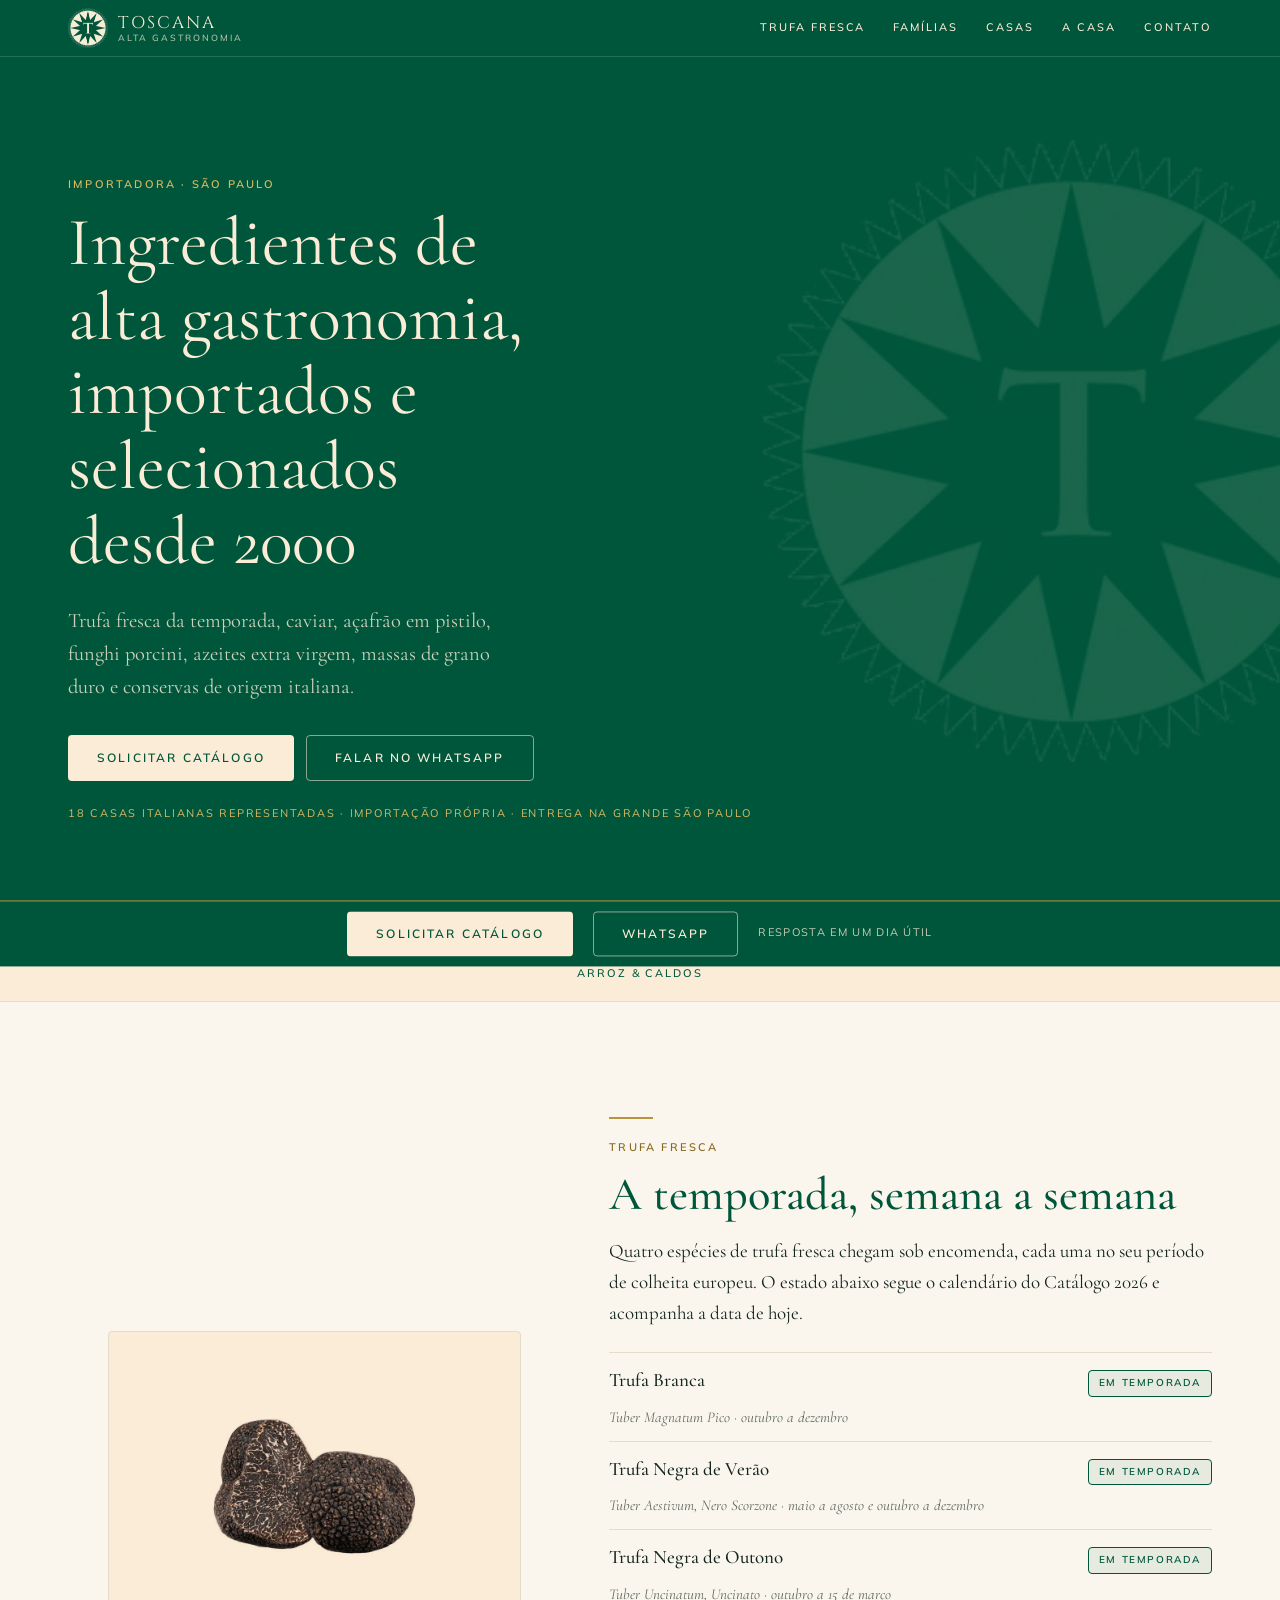
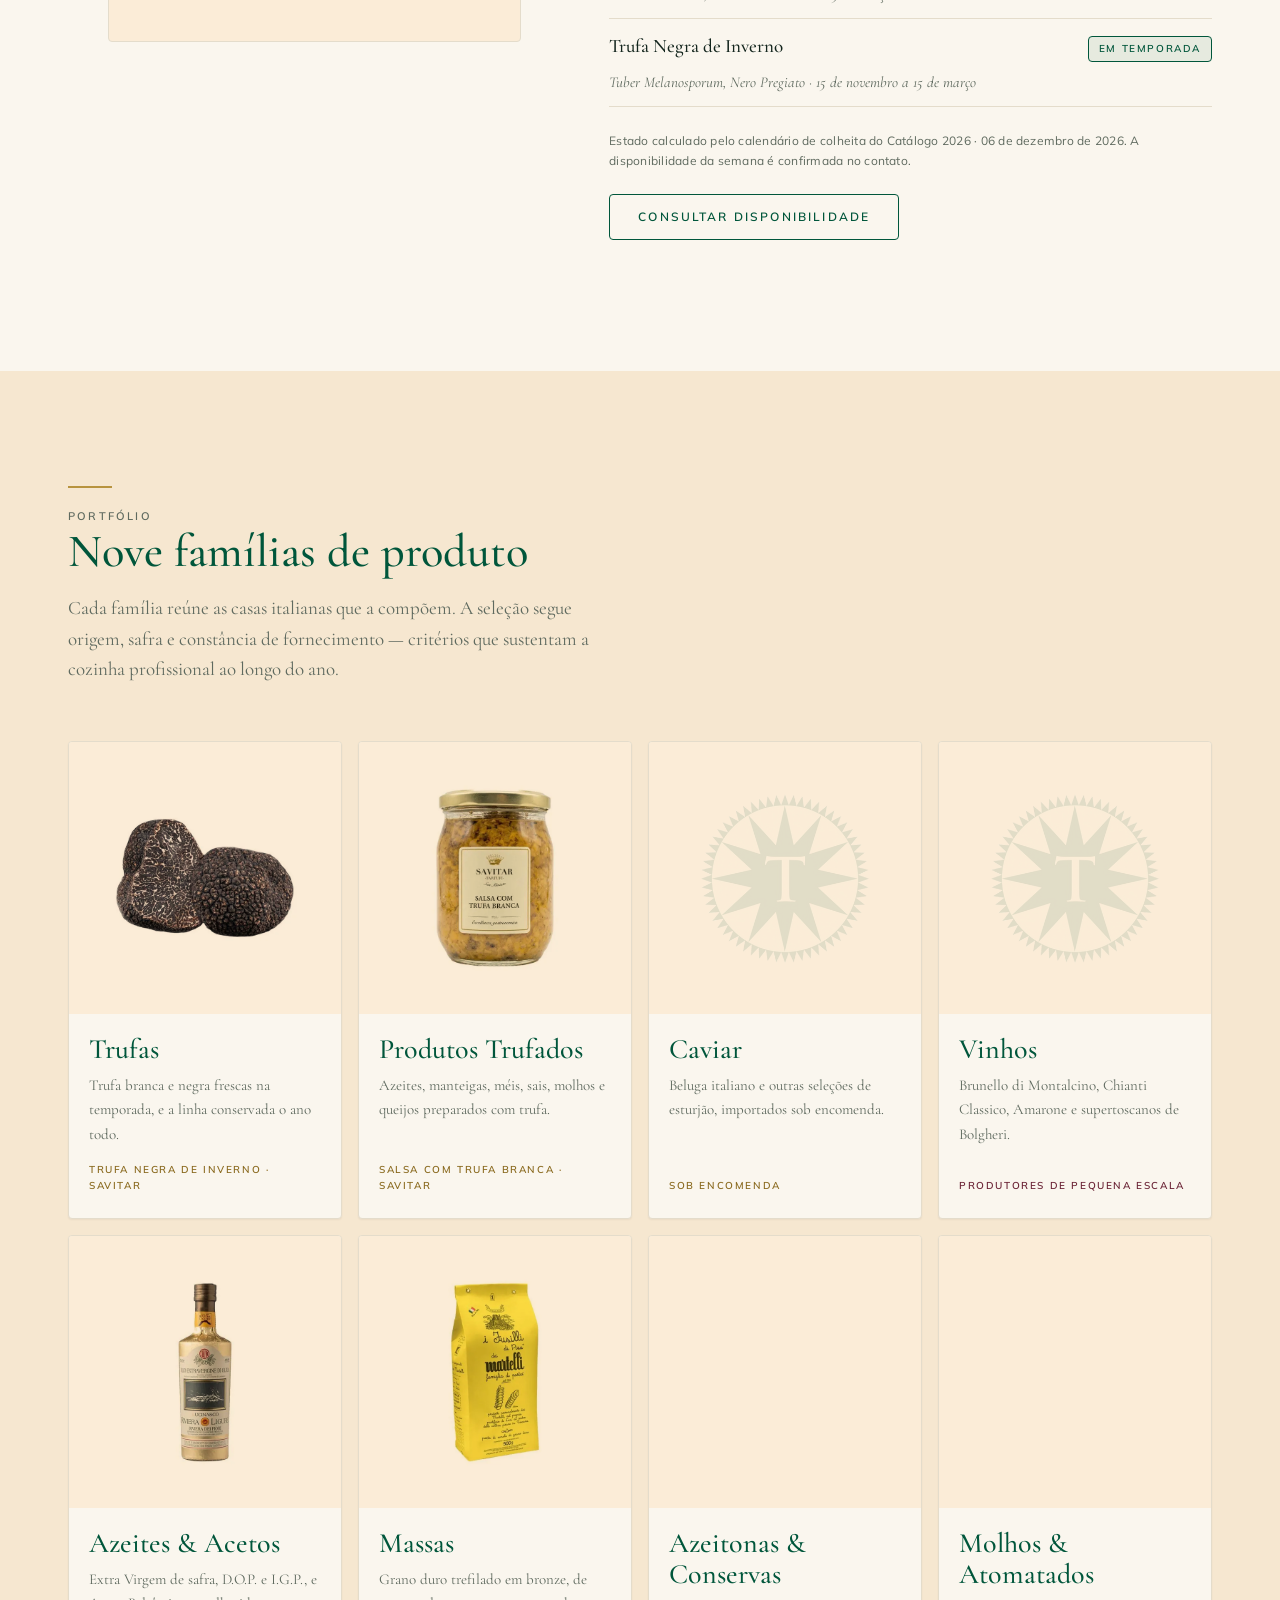
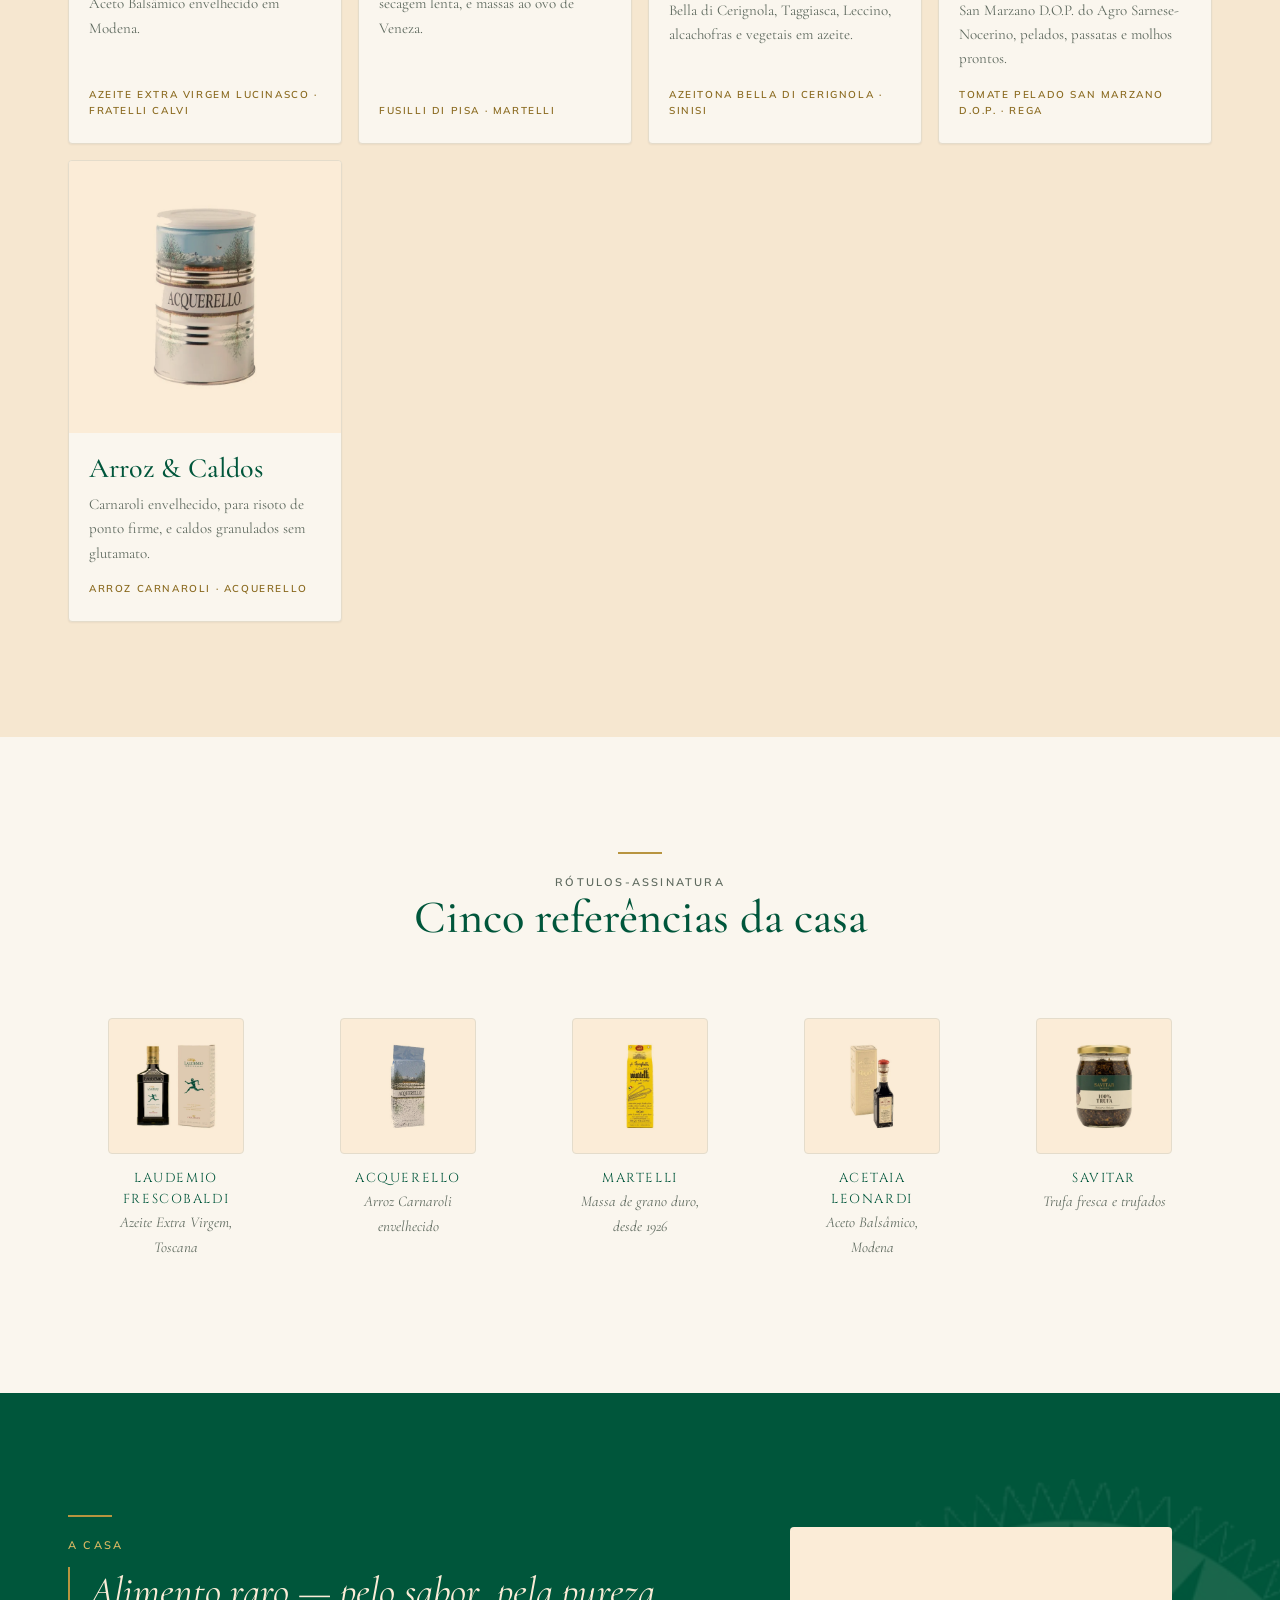
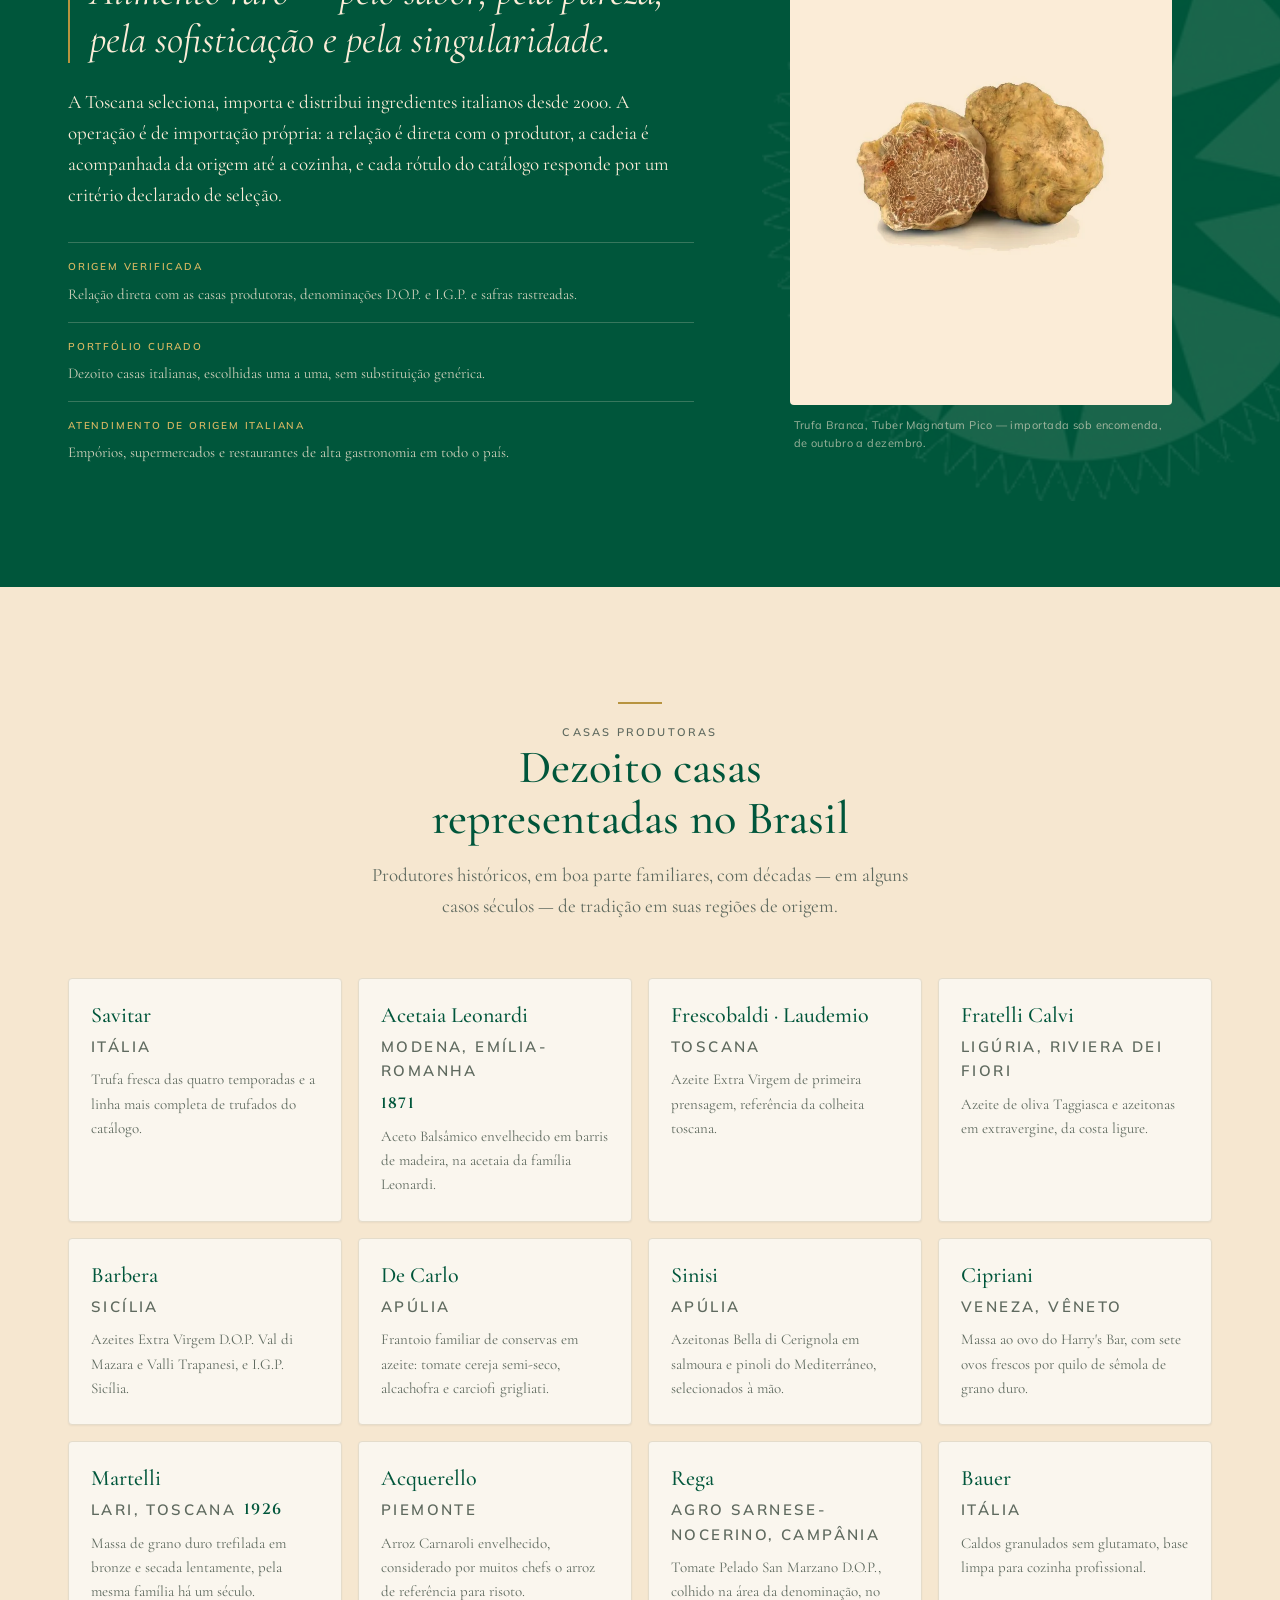
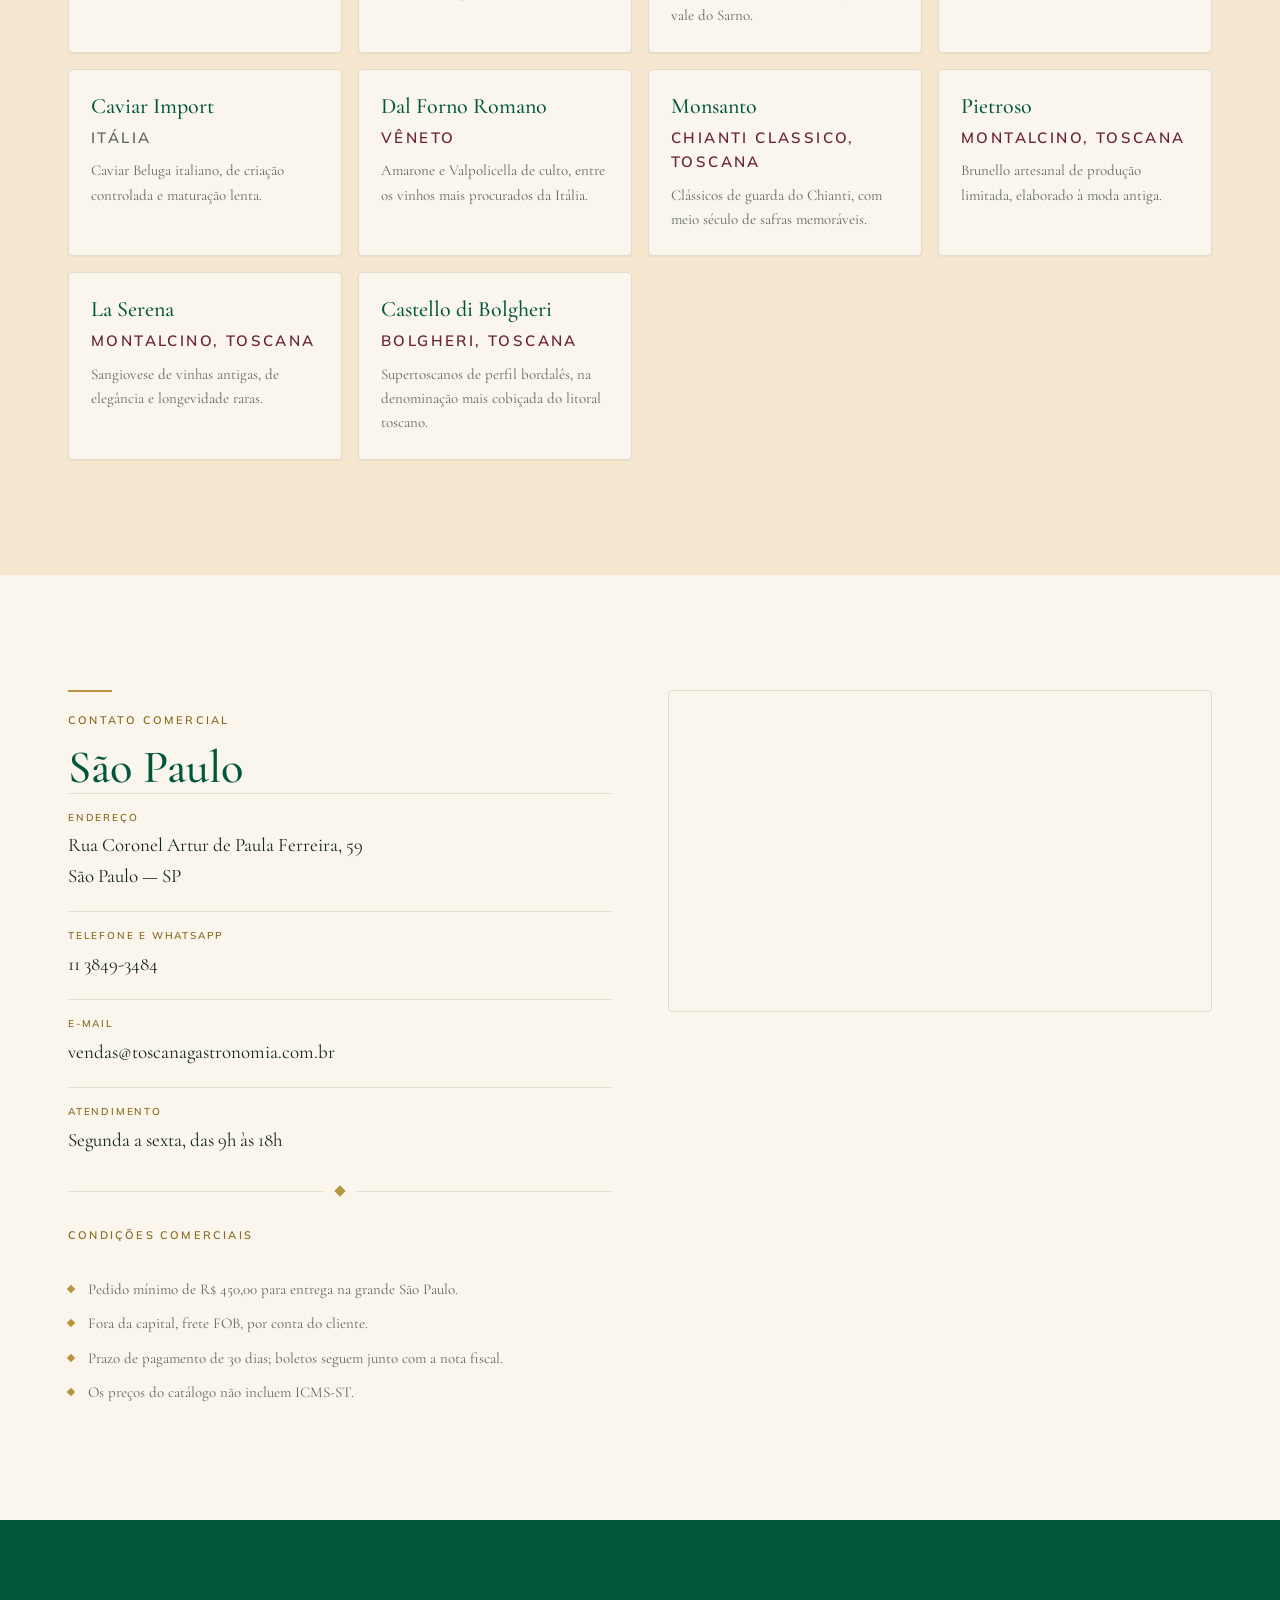
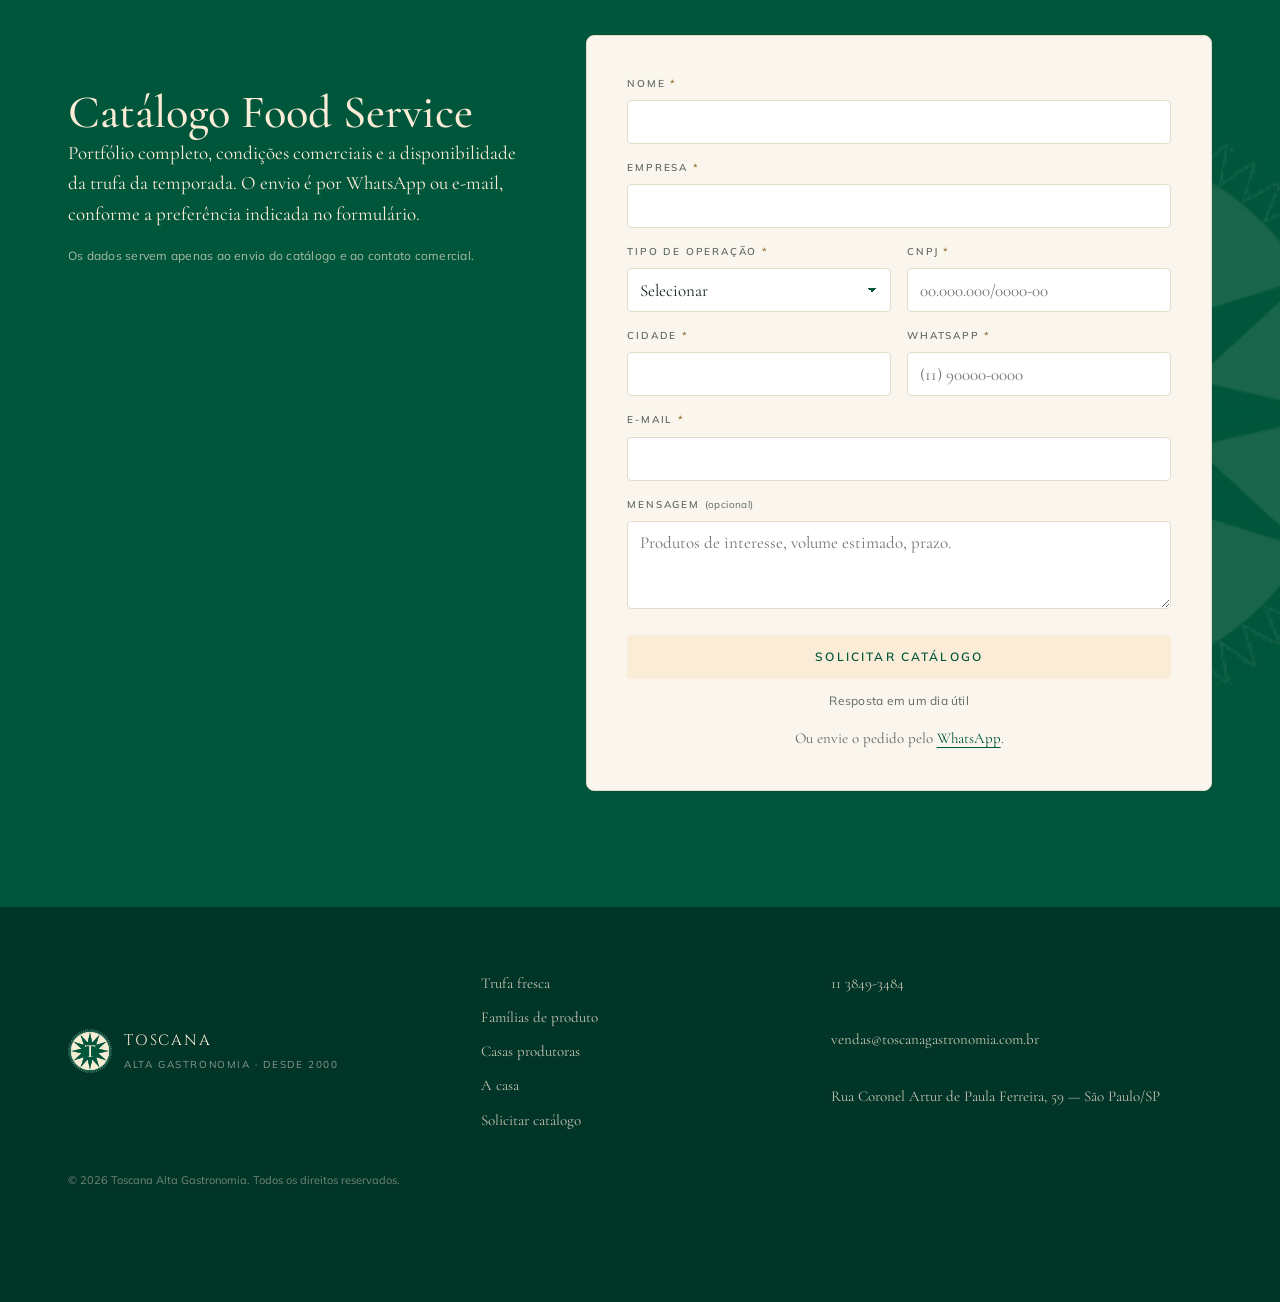
==== commit 66d0328a: "Aplica o padrão visual do Catálogo 2026 e o formulário qualificado Seção 4 do briefing: paleta verde" ====
--- a/toscana/index.html
+++ b/toscana/index.html
@@ -3,79 +3,115 @@
 <head>
 <meta charset="utf-8">
 <meta name="viewport" content="width=device-width, initial-scale=1">
-<title>Toscana Alta Gastronomia — Trufas, Caviar, Azeites e Vinhos Importados</title>
-<meta name="description" content="Desde 2000 importamos e distribuímos ingredientes de alta gastronomia: trufas frescas, caviar, vinhos, azeites, acetos e massas artesanais. Solicite o catálogo completo.">
-<meta name="theme-color" content="#131f1b">
+<title>Toscana Alta Gastronomia — Importadora de Trufa Fresca e Ingredientes Italianos em São Paulo</title>
+<meta name="description" content="Importadora de trufa fresca, caviar, açafrão em pistilo, funghi porcini, azeites extra virgem, massas de grano duro e conservas de origem italiana. Atendimento a restaurantes, empórios e distribuidores em São Paulo desde 2000.">
+<meta name="theme-color" content="#00563b">
 <link rel="canonical" href="https://toscanagastronomia.com.br/">
 
 <meta property="og:type" content="website">
 <meta property="og:locale" content="pt_BR">
 <meta property="og:site_name" content="Toscana Alta Gastronomia">
-<meta property="og:title" content="Toscana Alta Gastronomia — Ingredientes raros, importados desde 2000">
-<meta property="og:description" content="Trufas frescas, caviar, vinhos, azeites e acetos, massas artesanais e conservas para restaurantes, chefs e empórios. Solicite o catálogo.">
+<meta property="og:title" content="Toscana Alta Gastronomia — Trufa fresca e ingredientes italianos">
+<meta property="og:description" content="Importação própria de trufa fresca da temporada, caviar, azeites extra virgem, massas de grano duro e conservas italianas para restaurantes, empórios e distribuidores.">
 <meta property="og:url" content="https://toscanagastronomia.com.br/">
 <meta property="og:image" content="https://toscanagastronomia.com.br/assets/fotos/og-capa.jpg">
-<meta property="og:image:alt" content="Trufa negra fresca — Toscana Alta Gastronomia">
+<meta property="og:image:alt" content="Trufa negra fresca inteira e cortada ao meio">
 <meta name="twitter:card" content="summary_large_image">
 <meta name="twitter:title" content="Toscana Alta Gastronomia">
-<meta name="twitter:description" content="Ingredientes de alta gastronomia importados e selecionados desde 2000.">
+<meta name="twitter:description" content="Importadora de trufa fresca e ingredientes italianos em São Paulo.">
 <meta name="twitter:image" content="https://toscanagastronomia.com.br/assets/fotos/og-capa.jpg">
 
 <link rel="icon" href="assets/img/logo-toscana.png" type="image/png">
 <link rel="preconnect" href="https://fonts.googleapis.com">
 <link rel="preconnect" href="https://fonts.gstatic.com" crossorigin>
-<link rel="stylesheet" href="https://fonts.googleapis.com/css2?family=Cormorant+Garamond:ital,wght@0,300;0,400;0,500;0,600;1,300;1,400&family=Inter:wght@300;400;500;600&display=swap" media="print" onload="this.media='all'">
-<noscript><link rel="stylesheet" href="https://fonts.googleapis.com/css2?family=Cormorant+Garamond:ital,wght@0,300;0,400;0,500;0,600;1,300;1,400&family=Inter:wght@300;400;500;600&display=swap"></noscript>
+<link rel="stylesheet" href="https://fonts.googleapis.com/css2?family=Cinzel:wght@400;600&family=Cormorant+Garamond:ital,wght@0,400;0,500;0,600;1,400;1,500&family=Mulish:wght@400;500;600&display=swap" media="print" onload="this.media='all'">
+<noscript><link rel="stylesheet" href="https://fonts.googleapis.com/css2?family=Cinzel:wght@400;600&family=Cormorant+Garamond:ital,wght@0,400;0,500;0,600;1,400;1,500&family=Mulish:wght@400;500;600&display=swap"></noscript>
 <link rel="stylesheet" href="assets/css/styles.css">
 <script>document.documentElement.className += ' js';</script>
 
 <script type="application/ld+json">
 {
   "@context": "https://schema.org",
-  "@type": "Organization",
-  "name": "Toscana Alta Gastronomia",
-  "description": "Importação e distribuição de ingredientes de alta gastronomia desde 2000: trufas frescas, caviar, vinhos, azeites, acetos, massas artesanais e conservas.",
-  "url": "https://toscanagastronomia.com.br/",
-  "logo": "https://toscanagastronomia.com.br/assets/img/logo-toscana.png",
-  "email": "vendas@toscanagastronomia.com.br",
-  "telephone": "+551138493484",
-  "foundingDate": "2000",
-  "areaServed": "BR",
-  "address": {
-    "@type": "PostalAddress",
-    "streetAddress": "Rua Coronel Artur de Paula Ferreira, 59",
-    "addressLocality": "São Paulo",
-    "addressRegion": "SP",
-    "addressCountry": "BR"
-  }
+  "@graph": [
+    {
+      "@type": "Organization",
+      "@id": "https://toscanagastronomia.com.br/#empresa",
+      "name": "Toscana Alta Gastronomia",
+      "alternateName": "Toscana Importadora",
+      "description": "Importação e distribuição de ingredientes italianos de alta gastronomia: trufa fresca, caviar, açafrão, funghi, azeites extra virgem, massas, conservas e vinhos.",
+      "url": "https://toscanagastronomia.com.br/",
+      "logo": "https://toscanagastronomia.com.br/assets/img/logo-toscana.png",
+      "email": "vendas@toscanagastronomia.com.br",
+      "telephone": "+551138493484",
+      "foundingDate": "2000",
+      "areaServed": { "@type": "State", "name": "São Paulo" },
+      "address": {
+        "@type": "PostalAddress",
+        "streetAddress": "Rua Coronel Artur de Paula Ferreira, 59",
+        "addressLocality": "São Paulo",
+        "addressRegion": "SP",
+        "addressCountry": "BR"
+      }
+    },
+    {
+      "@type": "Product",
+      "name": "Trufa Fresca Branca",
+      "alternateName": "Tuber Magnatum Pico",
+      "description": "A mais rara das trufas, importada sob encomenda conforme a colheita — período de outubro a dezembro. Sazonal e perecível, vendida por peso.",
+      "category": "Trufa fresca",
+      "brand": { "@type": "Brand", "name": "Savitar" },
+      "offers": { "@type": "Offer", "availability": "https://schema.org/LimitedAvailability", "priceCurrency": "BRL", "seller": { "@id": "https://toscanagastronomia.com.br/#empresa" } }
+    },
+    {
+      "@type": "Product",
+      "name": "Trufa Fresca Negra de Inverno",
+      "alternateName": "Tuber Melanosporum",
+      "description": "A nobre trufa negra de inverno, também chamada Nero Pregiato, importada fresca sob encomenda — período de 15 de novembro a 15 de março.",
+      "category": "Trufa fresca",
+      "brand": { "@type": "Brand", "name": "Savitar" },
+      "offers": { "@type": "Offer", "availability": "https://schema.org/LimitedAvailability", "priceCurrency": "BRL", "seller": { "@id": "https://toscanagastronomia.com.br/#empresa" } }
+    },
+    {
+      "@type": "Product",
+      "name": "Trufa Fresca Negra de Verão",
+      "alternateName": "Tuber Aestivum Vitt",
+      "description": "Trufa negra de verão, também chamada Nero Scorzone, mais suave e acessível — período de maio a agosto e de outubro a dezembro.",
+      "category": "Trufa fresca",
+      "brand": { "@type": "Brand", "name": "Savitar" },
+      "offers": { "@type": "Offer", "availability": "https://schema.org/LimitedAvailability", "priceCurrency": "BRL", "seller": { "@id": "https://toscanagastronomia.com.br/#empresa" } }
+    },
+    {
+      "@type": "Product",
+      "name": "Trufa Fresca Negra de Outono",
+      "alternateName": "Tuber Uncinatum Chatin",
+      "description": "Trufa negra de outono, também chamada Uncinato, saborosa e versátil — período de outubro a 15 de março.",
+      "category": "Trufa fresca",
+      "brand": { "@type": "Brand", "name": "Savitar" },
+      "offers": { "@type": "Offer", "availability": "https://schema.org/LimitedAvailability", "priceCurrency": "BRL", "seller": { "@id": "https://toscanagastronomia.com.br/#empresa" } }
+    }
+  ]
 }
 </script>
 </head>
 <body>
 <a class="skip-link" href="#conteudo">Ir para o conteúdo</a>
 
-<svg width="0" height="0" aria-hidden="true" focusable="false" style="position:absolute">
-  <symbol id="estrela" viewBox="0 0 100 100">
-    <polygon points="50.0,0.0 55.3,30.2 75.0,6.7 64.5,35.5 93.3,25.0 69.8,44.7 100.0,50.0 69.8,55.3 93.3,75.0 64.5,64.5 75.0,93.3 55.3,69.8 50.0,100.0 44.7,69.8 25.0,93.3 35.5,64.5 6.7,75.0 30.2,55.3 0.0,50.0 30.2,44.7 6.7,25.0 35.5,35.5 25.0,6.7 44.7,30.2"/>
-  </symbol>
-</svg>
-
-<header class="header" id="topo">
+<header class="header">
   <div class="header__inner">
     <a class="logo" href="#topo" aria-label="Toscana Alta Gastronomia — início">
-      <img class="logo__mark" src="assets/img/logo-toscana.png" alt="" width="40" height="40" decoding="async">
-      <span class="logo__text">
+      <img class="logo__medalhao" src="assets/img/logo-toscana.png" alt="" width="40" height="40" decoding="async">
+      <span class="logo__texto">
         <strong>Toscana</strong>
-        <em>Alta Gastronomia</em>
+        <span>Alta Gastronomia</span>
       </span>
     </a>
 
     <nav class="nav" id="menu" aria-label="Navegação principal">
-      <a href="#portfolio">Portfólio</a>
-      <a href="#porque">A casa</a>
-      <a href="#marcas">Marcas</a>
+      <a href="#trufa-fresca">Trufa fresca</a>
+      <a href="#familias">Famílias</a>
+      <a href="#casas">Casas</a>
+      <a href="#a-casa">A casa</a>
       <a href="#contato">Contato</a>
-      <a class="btn btn--gold btn--sm" href="#catalogo">Solicitar catálogo</a>
     </nav>
 
     <button class="nav-toggle" type="button" aria-expanded="false" aria-controls="menu" aria-label="Abrir menu">
@@ -87,441 +123,629 @@
 <main id="conteudo">
 
   <!-- ============ ABERTURA ============ -->
-  <section class="hero">
-    <div class="photo photo--hero" data-photo="assets/fotos/hero-trufas.png" role="img"
-         aria-label="Trufa negra fresca inteira e cortada ao meio">
-      <span class="photo__tag">[FOTO: Hero]</span>
-    </div>
-
-    <div class="hero__content container">
-      <p class="eyebrow reveal"><svg class="star" aria-hidden="true"><use href="#estrela"/></svg>
-        Importadora desde 2000 · São Paulo</p>
-      <h1 class="reveal">Ingredientes de alta gastronomia,<br><em>importados e selecionados</em> desde 2000</h1>
-      <p class="hero__sub reveal">Trufa fresca da temporada, caviar, vinhos, azeites de safra e massas artesanais
-        para quem cozinha sem abrir mão da origem.</p>
-
-      <div class="hero__actions reveal">
-        <a class="btn btn--gold" href="#catalogo">Solicitar catálogo</a>
-        <a class="btn btn--ghost" href="https://wa.me/551138493484?text=Ol%C3%A1%21%20Gostaria%20de%20conhecer%20os%20produtos%20da%20Toscana."
+  <section class="painel abertura" id="topo">
+    <img class="medalhao" src="assets/img/logo-toscana.png" alt="" aria-hidden="true" width="620" height="709" decoding="async">
+    <div class="container">
+      <p class="rotulo surge">Importadora · São Paulo</p>
+      <h1 class="surge">Ingredientes de alta gastronomia, importados e selecionados desde 2000</h1>
+      <p class="abertura__sub surge">Trufa fresca da temporada, caviar, açafrão em pistilo, funghi porcini,
+        azeites extra virgem, massas de grano duro e conservas de origem italiana.</p>
+
+      <div class="abertura__acoes surge">
+        <a class="btn btn--primario" href="#catalogo">Solicitar catálogo</a>
+        <a class="btn btn--secundario" href="https://wa.me/551138493484?text=Ol%C3%A1%2C%20gostaria%20de%20conhecer%20o%20portf%C3%B3lio%20da%20Toscana."
            target="_blank" rel="noopener">Falar no WhatsApp</a>
       </div>
-      <p class="hero__proof reveal">Mais de 25 anos abastecendo a alta gastronomia brasileira · Importação própria</p>
-    </div>
-
-    <nav class="hero__index" aria-label="Categorias do portfólio">
-      <ul>
-        <li><a href="#portfolio">Trufas</a></li>
-        <li><a href="#portfolio">Caviar</a></li>
-        <li><a href="#portfolio">Vinhos</a></li>
-        <li><a href="#portfolio">Azeites &amp; Acetos</a></li>
-        <li><a href="#portfolio">Massas</a></li>
-        <li><a href="#portfolio">Trufados</a></li>
-        <li><a href="#portfolio">Conservas</a></li>
-        <li><a href="#portfolio">Atomatados</a></li>
-        <li><a href="#portfolio">Arroz &amp; Caldos</a></li>
-      </ul>
-    </nav>
+      <p class="abertura__prova surge">18 casas italianas representadas · Importação própria · Entrega na grande São Paulo</p>
+    </div>
   </section>
 
-  <!-- ============ FAIXA DE CONFIANÇA ============ -->
-  <section class="trust" aria-label="Nossos diferenciais">
-    <div class="container trust__grid">
-      <p class="trust__item reveal"><strong>+25 anos</strong><span>selecionando e importando desde 2000</span></p>
-      <svg class="star star--sep" aria-hidden="true"><use href="#estrela"/></svg>
-      <p class="trust__item reveal"><strong>Importação própria</strong><span>direto dos produtores europeus</span></p>
-      <svg class="star star--sep" aria-hidden="true"><use href="#estrela"/></svg>
-      <p class="trust__item reveal"><strong>Curadoria</strong><span>cada rótulo é provado antes de entrar</span></p>
+  <nav class="familias-faixa" aria-label="As nove famílias de produtos">
+    <ul>
+      <li><a href="#familias">Trufas</a></li>
+      <li><a href="#familias">Produtos Trufados</a></li>
+      <li><a href="#familias">Caviar</a></li>
+      <li><a href="#familias">Vinhos</a></li>
+      <li><a href="#familias">Azeites &amp; Acetos</a></li>
+      <li><a href="#familias">Massas</a></li>
+      <li><a href="#familias">Azeitonas &amp; Conservas</a></li>
+      <li><a href="#familias">Molhos &amp; Atomatados</a></li>
+      <li><a href="#familias">Arroz &amp; Caldos</a></li>
+    </ul>
+  </nav>
+
+  <!-- ============ TRUFA DA TEMPORADA ============ -->
+  <section class="secao" id="trufa-fresca">
+    <div class="container temporada">
+      <figure class="temporada__foto surge">
+        <picture>
+          <source srcset="assets/fotos/cat-trufas.webp" type="image/webp">
+          <img src="assets/fotos/cat-trufas.jpg" width="640" height="640" loading="lazy" decoding="async"
+               alt="Trufa negra fresca, uma inteira e outra cortada ao meio, mostrando o veio branco interno">
+        </picture>
+      </figure>
+
+      <div>
+        <span class="regua surge" aria-hidden="true"></span>
+        <p class="rotulo surge">Trufa fresca</p>
+        <h2 class="surge">A temporada, semana a semana</h2>
+        <p class="surge">Quatro espécies de trufa fresca chegam sob encomenda, cada uma no seu período de colheita
+          europeu. O estado abaixo segue o calendário do Catálogo 2026 e acompanha a data de hoje.</p>
+
+        <ul class="estados surge" id="estados-trufa">
+          <li data-especie="branca">
+            <b>Trufa Branca</b>
+            <span class="selo selo--fora">—</span>
+            <i>Tuber Magnatum Pico · outubro a dezembro</i>
+          </li>
+          <li data-especie="verao">
+            <b>Trufa Negra de Verão</b>
+            <span class="selo selo--fora">—</span>
+            <i>Tuber Aestivum, Nero Scorzone · maio a agosto e outubro a dezembro</i>
+          </li>
+          <li data-especie="outono">
+            <b>Trufa Negra de Outono</b>
+            <span class="selo selo--fora">—</span>
+            <i>Tuber Uncinatum, Uncinato · outubro a 15 de março</i>
+          </li>
+          <li data-especie="inverno">
+            <b>Trufa Negra de Inverno</b>
+            <span class="selo selo--fora">—</span>
+            <i>Tuber Melanosporum, Nero Pregiato · 15 de novembro a 15 de março</i>
+          </li>
+        </ul>
+
+        <p class="nota surge" id="atualizacao-trufa">Estado calculado pelo calendário de colheita.</p>
+
+        <p class="surge" style="margin-top:1.5rem">
+          <a class="btn btn--secundario" href="https://wa.me/551138493484?text=Ol%C3%A1%2C%20gostaria%20de%20consultar%20a%20disponibilidade%20de%20trufa%20fresca."
+             target="_blank" rel="noopener">Consultar disponibilidade</a>
+        </p>
+      </div>
     </div>
   </section>
 
-  <!-- ============ PORTFÓLIO ============ -->
-  <section class="section" id="portfolio">
+  <!-- ============ FAMÍLIAS ============ -->
+  <section class="secao secao--creme" id="familias">
     <div class="container">
-      <header class="section__head reveal">
-        <p class="eyebrow">Portfólio</p>
-        <h2>O que levamos à sua cozinha</h2>
-        <p class="section__lead">Nove famílias de produtos com a mesma exigência de origem, safra e sabor —
-          da trufa fresca da semana ao arroz que sustenta o risoto.</p>
+      <header class="cabecalho surge">
+        <span class="regua" aria-hidden="true"></span>
+        <p class="rotulo">Portfólio</p>
+        <h2>Nove famílias de produto</h2>
+        <p>Cada família reúne as casas italianas que a compõem. A seleção segue origem, safra e constância de
+          fornecimento — critérios que sustentam a cozinha profissional ao longo do ano.</p>
       </header>
 
-      <div class="destaque reveal">
-        <div class="photo photo--produto" data-photo="assets/fotos/cat-trufas.jpg" role="img"
-             aria-label="Trufa negra inteira e cortada ao meio">
-          <span class="photo__tag">[FOTO: Trufas]</span>
-        </div>
-        <div class="destaque__texto">
-          <p class="eyebrow"><svg class="star" aria-hidden="true"><use href="#estrela"/></svg> Especialidade da casa</p>
-          <h3>Trufa fresca, na temporada europeia</h3>
-          <p>Branca de Alba, negra de inverno, de verão e de outono — recebidas conforme a colheita e
-            entregues no mesmo ritmo em que chegam. Fora da temporada, a linha conservada mantém a trufa
-            na sua cozinha o ano todo.</p>
-          <p class="destaque__nota">Especialistas em trufa, pioneiros no Brasil desde 2000.</p>
-          <a class="tile__link" href="#catalogo">Consultar disponibilidade da semana</a>
-        </div>
-      </div>
-
-      <div class="mosaico">
-        <a class="tile reveal" href="#catalogo">
-          <div class="photo photo--produto" data-photo="assets/fotos/cat-azeites.jpg" role="img"
-               aria-label="Garrafa de azeite extra virgem Calvi Arzentu">
-            <span class="photo__tag">[FOTO: Azeites]</span>
-          </div>
-          <div class="tile__body">
+      <div class="grade">
+        <a class="ficha surge" href="#trufa-fresca">
+          <div class="ficha__foto">
+            <picture>
+              <source srcset="assets/fotos/cat-trufas.webp" type="image/webp">
+              <img src="assets/fotos/cat-trufas.jpg" width="640" height="640" loading="lazy" decoding="async"
+                   alt="Trufa negra fresca inteira e cortada ao meio">
+            </picture>
+          </div>
+          <div class="ficha__corpo">
+            <h3>Trufas</h3>
+            <p>Trufa branca e negra frescas na temporada, e a linha conservada o ano todo.</p>
+            <span class="ficha__meta">Trufa Negra de Inverno · Savitar</span>
+          </div>
+        </a>
+
+        <a class="ficha surge" href="#catalogo">
+          <div class="ficha__foto">
+            <picture>
+              <source srcset="assets/fotos/cat-trufados.webp" type="image/webp">
+              <img src="assets/fotos/cat-trufados.jpg" width="640" height="640" loading="lazy" decoding="async"
+                   alt="Pote de salsa com trufa branca Savitar">
+            </picture>
+          </div>
+          <div class="ficha__corpo">
+            <h3>Produtos Trufados</h3>
+            <p>Azeites, manteigas, méis, sais, molhos e queijos preparados com trufa.</p>
+            <span class="ficha__meta">Salsa com Trufa Branca · Savitar</span>
+          </div>
+        </a>
+
+        <a class="ficha surge" href="#catalogo">
+          <div class="ficha__foto ficha__foto--aguardando">
+            <img src="assets/img/logo-toscana.png" alt="" aria-hidden="true" width="620" height="709" loading="lazy" decoding="async">
+          </div>
+          <div class="ficha__corpo">
+            <h3>Caviar</h3>
+            <p>Beluga italiano e outras seleções de esturjão, importados sob encomenda.</p>
+            <span class="ficha__meta">Sob encomenda</span>
+          </div>
+        </a>
+
+        <a class="ficha ficha--vinhos surge" href="#catalogo">
+          <div class="ficha__foto ficha__foto--aguardando">
+            <img src="assets/img/logo-toscana.png" alt="" aria-hidden="true" width="620" height="709" loading="lazy" decoding="async">
+          </div>
+          <div class="ficha__corpo">
+            <h3>Vinhos</h3>
+            <p>Brunello di Montalcino, Chianti Classico, Amarone e supertoscanos de Bolgheri.</p>
+            <span class="ficha__meta">Produtores de pequena escala</span>
+          </div>
+        </a>
+
+        <a class="ficha surge" href="#catalogo">
+          <div class="ficha__foto">
+            <picture>
+              <source srcset="assets/fotos/cat-azeites.webp" type="image/webp">
+              <img src="assets/fotos/cat-azeites.jpg" width="640" height="640" loading="lazy" decoding="async"
+                   alt="Garrafa de azeite extra virgem Lucinasco, da Fratelli Calvi">
+            </picture>
+          </div>
+          <div class="ficha__corpo">
             <h3>Azeites &amp; Acetos</h3>
-            <p>Extra virgens de safra e balsâmicos envelhecidos em Modena.</p>
-            <span class="tile__meta">Azeite EV Arzentu · Calvi</span>
-          </div>
-        </a>
-
-        <a class="tile reveal" href="#catalogo">
-          <div class="photo photo--produto" data-photo="assets/fotos/cat-massas.jpg" role="img"
-               aria-label="Pacote de fusilli artesanal Martelli">
-            <span class="photo__tag">[FOTO: Massas]</span>
-          </div>
-          <div class="tile__body">
+            <p>Extra Virgem de safra, D.O.P. e I.G.P., e Aceto Balsâmico envelhecido em Modena.</p>
+            <span class="ficha__meta">Azeite Extra Virgem Lucinasco · Fratelli Calvi</span>
+          </div>
+        </a>
+
+        <a class="ficha surge" href="#catalogo">
+          <div class="ficha__foto">
+            <picture>
+              <source srcset="assets/fotos/cat-massas.webp" type="image/webp">
+              <img src="assets/fotos/cat-massas.jpg" width="640" height="640" loading="lazy" decoding="async"
+                   alt="Pacote amarelo de Fusilli di Pisa, da Martelli">
+            </picture>
+          </div>
+          <div class="ficha__corpo">
             <h3>Massas</h3>
-            <p>Trefiladas em bronze e secas lentamente, ao ovo ou de grano duro.</p>
-            <span class="tile__meta">Fusilli di Pisa · Martelli</span>
-          </div>
-        </a>
-
-        <a class="tile tile--texto reveal" href="#catalogo">
-          <div class="tile__body">
-            <svg class="star" aria-hidden="true"><use href="#estrela"/></svg>
-            <h3>Caviar</h3>
-            <p>Beluga italiano e outras seleções de esturjão, sob encomenda para o seu serviço.</p>
-            <span class="tile__link">Consultar disponibilidade</span>
-          </div>
-        </a>
-
-        <a class="tile reveal" href="#catalogo">
-          <div class="photo photo--produto" data-photo="assets/fotos/cat-trufados.jpg" role="img"
-               aria-label="Pote de salsa com trufa branca Savitar">
-            <span class="photo__tag">[FOTO: Produtos trufados]</span>
-          </div>
-          <div class="tile__body">
-            <h3>Produtos trufados</h3>
-            <p>Azeites, manteigas, méis, sais e molhos com trufa de verdade.</p>
-            <span class="tile__meta">Salsa com trufa branca · Savitar</span>
-          </div>
-        </a>
-
-        <a class="tile reveal" href="#catalogo">
-          <div class="photo photo--produto" data-photo="assets/fotos/cat-azeitonas.jpg" role="img"
-               aria-label="Conserva de azeitonas Leccino Sinisi">
-            <span class="photo__tag">[FOTO: Conservas]</span>
-          </div>
-          <div class="tile__body">
+            <p>Grano duro trefilado em bronze, de secagem lenta, e massas ao ovo de Veneza.</p>
+            <span class="ficha__meta">Fusilli di Pisa · Martelli</span>
+          </div>
+        </a>
+
+        <a class="ficha surge" href="#catalogo">
+          <div class="ficha__foto">
+            <picture>
+              <source srcset="assets/fotos/cat-azeitonas.webp" type="image/webp">
+              <img src="assets/fotos/cat-azeitonas.jpg" width="640" height="640" loading="lazy" decoding="async"
+                   alt="Vidro de azeitonas Bella di Cerignola, da Sinisi">
+            </picture>
+          </div>
+          <div class="ficha__corpo">
             <h3>Azeitonas &amp; Conservas</h3>
-            <p>Taggiasca, Leccino, Cerignola, alcachofras e vegetais em azeite.</p>
-            <span class="tile__meta">Azeitona Leccino · Sinisi</span>
-          </div>
-        </a>
-
-        <a class="tile tile--texto reveal" href="#catalogo">
-          <div class="tile__body">
-            <svg class="star" aria-hidden="true"><use href="#estrela"/></svg>
-            <h3>Vinhos</h3>
-            <p>Produtores italianos de pequena escala: Brunello, Chianti Classico, Amarone e supertoscanos
-              de Bolgheri.</p>
-            <span class="tile__link">Ver a carta no catálogo</span>
-          </div>
-        </a>
-
-        <a class="tile reveal" href="#catalogo">
-          <div class="photo photo--produto" data-photo="assets/fotos/cat-molhos.jpg" role="img"
-               aria-label="Lata de tomate San Marzano D.O.P.">
-            <span class="photo__tag">[FOTO: Atomatados]</span>
-          </div>
-          <div class="tile__body">
+            <p>Bella di Cerignola, Taggiasca, Leccino, alcachofras e vegetais em azeite.</p>
+            <span class="ficha__meta">Azeitona Bella di Cerignola · Sinisi</span>
+          </div>
+        </a>
+
+        <a class="ficha surge" href="#catalogo">
+          <div class="ficha__foto">
+            <picture>
+              <source srcset="assets/fotos/cat-molhos.webp" type="image/webp">
+              <img src="assets/fotos/cat-molhos.jpg" width="640" height="640" loading="lazy" decoding="async"
+                   alt="Lata de tomate San Marzano D.O.P. da Rega">
+            </picture>
+          </div>
+          <div class="ficha__corpo">
             <h3>Molhos &amp; Atomatados</h3>
-            <p>San Marzano D.O.P. do vale do Sarno, pelados, passatas e molhos prontos.</p>
-            <span class="tile__meta">San Marzano D.O.P. · Rega</span>
-          </div>
-        </a>
-
-        <a class="tile reveal" href="#catalogo">
-          <div class="photo photo--produto" data-photo="assets/fotos/cat-arroz.jpg" role="img"
-               aria-label="Lata de arroz carnaroli Acquerello">
-            <span class="photo__tag">[FOTO: Arroz]</span>
-          </div>
-          <div class="tile__body">
+            <p>San Marzano D.O.P. do Agro Sarnese-Nocerino, pelados, passatas e molhos prontos.</p>
+            <span class="ficha__meta">Tomate Pelado San Marzano D.O.P. · Rega</span>
+          </div>
+        </a>
+
+        <a class="ficha surge" href="#catalogo">
+          <div class="ficha__foto">
+            <picture>
+              <source srcset="assets/fotos/cat-arroz.webp" type="image/webp">
+              <img src="assets/fotos/cat-arroz.jpg" width="640" height="640" loading="lazy" decoding="async"
+                   alt="Lata de arroz carnaroli Acquerello">
+            </picture>
+          </div>
+          <div class="ficha__corpo">
             <h3>Arroz &amp; Caldos</h3>
-            <p>Carnaroli envelhecido um ano e caldos granulados sem glutamato.</p>
-            <span class="tile__meta">Carnaroli · Acquerello</span>
-          </div>
-        </a>
-      </div>
-
-      <div class="section__cta reveal">
-        <a class="btn btn--gold" href="#catalogo">Solicitar catálogo completo</a>
-        <span class="micro">Resposta em até 1 dia útil · Atendimento para restaurantes, chefs e empórios</span>
+            <p>Carnaroli envelhecido, para risoto de ponto firme, e caldos granulados sem glutamato.</p>
+            <span class="ficha__meta">Arroz Carnaroli · Acquerello</span>
+          </div>
+        </a>
       </div>
     </div>
   </section>
 
+  <!-- ============ RÓTULOS-ASSINATURA ============ -->
+  <section class="secao">
+    <div class="container">
+      <header class="cabecalho cabecalho--centro surge">
+        <span class="regua" aria-hidden="true"></span>
+        <p class="rotulo">Rótulos-assinatura</p>
+        <h2>Cinco referências da casa</h2>
+      </header>
+
+      <div class="assinaturas">
+        <figure class="assinatura surge">
+          <div class="assinatura__foto">
+            <picture>
+              <source srcset="assets/fotos/marca-frescobaldi-laudemio.webp" type="image/webp">
+              <img src="assets/fotos/marca-frescobaldi-laudemio.jpg" width="640" height="640" loading="lazy" decoding="async"
+                   alt="Garrafa e estojo do azeite Laudemio, da Frescobaldi">
+            </picture>
+          </div>
+          <figcaption><b>Laudemio Frescobaldi</b><span>Azeite Extra Virgem, Toscana</span></figcaption>
+        </figure>
+
+        <figure class="assinatura surge">
+          <div class="assinatura__foto">
+            <picture>
+              <source srcset="assets/fotos/marca-acquerello.webp" type="image/webp">
+              <img src="assets/fotos/marca-acquerello.jpg" width="640" height="640" loading="lazy" decoding="async"
+                   alt="Pacote de arroz carnaroli Acquerello">
+            </picture>
+          </div>
+          <figcaption><b>Acquerello</b><span>Arroz Carnaroli envelhecido</span></figcaption>
+        </figure>
+
+        <figure class="assinatura surge">
+          <div class="assinatura__foto">
+            <picture>
+              <source srcset="assets/fotos/marca-martelli.webp" type="image/webp">
+              <img src="assets/fotos/marca-martelli.jpg" width="640" height="640" loading="lazy" decoding="async"
+                   alt="Pacote amarelo de spaghetti Martelli">
+            </picture>
+          </div>
+          <figcaption><b>Martelli</b><span>Massa de grano duro, desde 1926</span></figcaption>
+        </figure>
+
+        <figure class="assinatura surge">
+          <div class="assinatura__foto">
+            <picture>
+              <source srcset="assets/fotos/marca-leonardi.webp" type="image/webp">
+              <img src="assets/fotos/marca-leonardi.jpg" width="640" height="640" loading="lazy" decoding="async"
+                   alt="Frasco e estojo de aceto balsâmico Leonardi">
+            </picture>
+          </div>
+          <figcaption><b>Acetaia Leonardi</b><span>Aceto Balsâmico, Modena</span></figcaption>
+        </figure>
+
+        <figure class="assinatura surge">
+          <div class="assinatura__foto">
+            <picture>
+              <source srcset="assets/fotos/marca-savitar.webp" type="image/webp">
+              <img src="assets/fotos/marca-savitar.jpg" width="640" height="640" loading="lazy" decoding="async"
+                   alt="Pote de creme 100% trufa Savitar">
+            </picture>
+          </div>
+          <figcaption><b>Savitar</b><span>Trufa fresca e trufados</span></figcaption>
+        </figure>
+      </div>
+    </div>
+  </section>
+
   <!-- ============ A CASA ============ -->
-  <section class="section section--dark" id="porque">
+  <section class="painel secao" id="a-casa">
+    <img class="medalhao" src="assets/img/logo-toscana.png" alt="" aria-hidden="true" width="620" height="709" loading="lazy" decoding="async">
     <div class="container casa">
-      <div class="casa__texto">
-        <p class="eyebrow reveal"><svg class="star" aria-hidden="true"><use href="#estrela"/></svg> A casa</p>
-        <blockquote class="quote reveal">
-          Buscamos o alimento raro — pelo seu <em>sabor</em>, <em>pureza</em>,
-          <em>sofisticação</em> e <em>singularidade</em>.
-        </blockquote>
-        <p class="reveal">Desde 2000 percorremos pequenos produtores da Itália e da Europa para trazer ao Brasil o
-          que não se encontra em prateleira comum. Importamos direto, acompanhamos a cadeia do produtor até a sua
-          cozinha e respondemos pessoalmente por cada rótulo do catálogo.</p>
+      <div>
+        <span class="regua surge" aria-hidden="true"></span>
+        <p class="rotulo surge">A casa</p>
+        <blockquote class="lema surge">Alimento raro — pelo sabor, pela pureza, pela sofisticação e pela
+          singularidade.</blockquote>
+        <p class="surge">A Toscana seleciona, importa e distribui ingredientes italianos desde 2000. A operação é de
+          importação própria: a relação é direta com o produtor, a cadeia é acompanhada da origem até a cozinha, e
+          cada rótulo do catálogo responde por um critério declarado de seleção.</p>
 
         <dl class="casa__lista">
-          <div class="reveal">
+          <div class="surge">
             <dt>Origem verificada</dt>
-            <dd>Relação direta com produtores, denominações D.O.P. e safras rastreadas.</dd>
-          </div>
-          <div class="reveal">
+            <dd>Relação direta com as casas produtoras, denominações D.O.P. e I.G.P. e safras rastreadas.</dd>
+          </div>
+          <div class="surge">
             <dt>Portfólio curado</dt>
-            <dd>Poucas marcas, escolhidas uma a uma — sem substituição genérica.</dd>
-          </div>
-          <div class="reveal">
-            <dt>Trufa fresca na temporada</dt>
-            <dd>Branca, negra de inverno, de verão e de outono, conforme a colheita europeia.</dd>
+            <dd>Dezoito casas italianas, escolhidas uma a uma, sem substituição genérica.</dd>
+          </div>
+          <div class="surge">
+            <dt>Atendimento de origem italiana</dt>
+            <dd>Empórios, supermercados e restaurantes de alta gastronomia em todo o país.</dd>
           </div>
         </dl>
-
-        <div class="section__cta section__cta--left reveal">
-          <a class="btn btn--gold" href="#catalogo">Solicitar catálogo</a>
-          <span class="micro">Mais de 25 anos de importação própria</span>
-        </div>
-      </div>
-
-      <figure class="casa__media reveal">
-        <div class="photo photo--produto" data-photo="assets/fotos/porque-toscana.jpg" role="img"
-             aria-label="Trufa branca fresca inteira e cortada">
-          <span class="photo__tag">[FOTO: Trufa branca]</span>
-        </div>
-        <figcaption>Tuber Magnatum Pico — trufa branca de Alba, disponível de outubro a dezembro.</figcaption>
+      </div>
+
+      <figure class="casa__foto surge">
+        <picture>
+          <source srcset="assets/fotos/porque-toscana.webp" type="image/webp">
+          <img src="assets/fotos/porque-toscana.jpg" width="640" height="640" loading="lazy" decoding="async"
+               alt="Trufa branca fresca, uma inteira e outra cortada, mostrando o veio interno">
+        </picture>
+        <figcaption>Trufa Branca, Tuber Magnatum Pico — importada sob encomenda, de outubro a dezembro.</figcaption>
       </figure>
     </div>
   </section>
 
-  <!-- ============ VITRINE ============ -->
-  <section class="vitrine" aria-label="Amostra do portfólio">
+  <!-- ============ CASAS PRODUTORAS ============ -->
+  <section class="secao secao--creme" id="casas">
     <div class="container">
-      <p class="eyebrow reveal">Uma amostra do que está no catálogo</p>
-    </div>
-
-    <div class="esteira" data-esteira>
-      <ul class="esteira__trilho">
-        <li><span class="prato" data-photo="assets/fotos/cat-trufas.jpg" role="img" aria-label="Trufa negra fresca"></span><b>Trufa negra fresca</b><i>Savitar</i></li>
-        <li><span class="prato" data-photo="assets/fotos/vitrine-lascas.jpg" role="img" aria-label="Trufa negra em lascas"></span><b>Trufa negra em lascas</b><i>Savitar</i></li>
-        <li><span class="prato" data-photo="assets/fotos/vitrine-manteiga.jpg" role="img" aria-label="Manteiga com trufas brancas"></span><b>Manteiga com trufas brancas</b><i>Savitar</i></li>
-        <li><span class="prato" data-photo="assets/fotos/vitrine-pecorino.jpg" role="img" aria-label="Pecorino al tartufo"></span><b>Pecorino al tartufo</b><i>Savitar</i></li>
-        <li><span class="prato" data-photo="assets/fotos/vitrine-mel.jpg" role="img" aria-label="Mel com trufa branca"></span><b>Mel com trufa branca</b><i>Savitar</i></li>
-        <li><span class="prato" data-photo="assets/fotos/vitrine-brodo.jpg" role="img" aria-label="Brodo de trufa"></span><b>Brodo de trufa</b><i>Savitar</i></li>
-        <li><span class="prato" data-photo="assets/fotos/marca-frescobaldi-laudemio.jpg" role="img" aria-label="Azeite Laudemio"></span><b>Azeite Laudemio</b><i>Frescobaldi</i></li>
-        <li><span class="prato" data-photo="assets/fotos/vitrine-barbera.jpg" role="img" aria-label="Azeite DOP Val di Mazara"></span><b>Azeite DOP Val di Mazara</b><i>Barbera</i></li>
-        <li><span class="prato" data-photo="assets/fotos/vitrine-perle.jpg" role="img" aria-label="Pérolas de balsâmico"></span><b>Pérolas de balsâmico</b><i>Leonardi</i></li>
-        <li><span class="prato" data-photo="assets/fotos/vitrine-taggiasche.jpg" role="img" aria-label="Azeitona Taggiasca"></span><b>Azeitona Taggiasca</b><i>Fratelli Calvi</i></li>
-        <li><span class="prato" data-photo="assets/fotos/vitrine-carciofi.jpg" role="img" aria-label="Alcachofras grelhadas em azeite"></span><b>Alcachofras grelhadas</b><i>De Carlo</i></li>
-        <li><span class="prato" data-photo="assets/fotos/vitrine-porcini.jpg" role="img" aria-label="Funghi porcini secos"></span><b>Funghi porcini secos</b><i>Savitar</i></li>
-        <li><span class="prato" data-photo="assets/fotos/vitrine-morilles.jpg" role="img" aria-label="Cogumelo morilles seco"></span><b>Cogumelo morilles</b><i>Savitar</i></li>
-        <li><span class="prato" data-photo="assets/fotos/vitrine-pinoli.jpg" role="img" aria-label="Pinoli do Mediterrâneo"></span><b>Pinoli do Mediterrâneo</b><i>Sinisi</i></li>
-        <li><span class="prato" data-photo="assets/fotos/marca-cipriani.jpg" role="img" aria-label="Massa ao ovo Cipriani"></span><b>Massa ao ovo</b><i>Cipriani</i></li>
-        <li><span class="prato" data-photo="assets/fotos/marca-acquerello.jpg" role="img" aria-label="Arroz carnaroli Acquerello"></span><b>Arroz carnaroli</b><i>Acquerello</i></li>
-      </ul>
+      <header class="cabecalho cabecalho--centro surge">
+        <span class="regua" aria-hidden="true"></span>
+        <p class="rotulo">Casas produtoras</p>
+        <h2>Dezoito casas representadas no Brasil</h2>
+        <p>Produtores históricos, em boa parte familiares, com décadas — em alguns casos séculos — de tradição em
+          suas regiões de origem.</p>
+      </header>
+
+      <div class="casas">
+        <article class="casa-ficha surge">
+          <h3>Savitar</h3>
+          <p class="casa-ficha__origem"><span>Itália</span></p>
+          <p>Trufa fresca das quatro temporadas e a linha mais completa de trufados do catálogo.</p>
+        </article>
+
+        <article class="casa-ficha surge">
+          <h3>Acetaia Leonardi</h3>
+          <p class="casa-ficha__origem"><span>Modena, Emília-Romanha</span><span class="casa-ficha__ano">1871</span></p>
+          <p>Aceto Balsâmico envelhecido em barris de madeira, na acetaia da família Leonardi.</p>
+        </article>
+
+        <article class="casa-ficha surge">
+          <h3>Frescobaldi · Laudemio</h3>
+          <p class="casa-ficha__origem"><span>Toscana</span></p>
+          <p>Azeite Extra Virgem de primeira prensagem, referência da colheita toscana.</p>
+        </article>
+
+        <article class="casa-ficha surge">
+          <h3>Fratelli Calvi</h3>
+          <p class="casa-ficha__origem"><span>Ligúria, Riviera dei Fiori</span></p>
+          <p>Azeite de oliva Taggiasca e azeitonas em extravergine, da costa ligure.</p>
+        </article>
+
+        <article class="casa-ficha surge">
+          <h3>Barbera</h3>
+          <p class="casa-ficha__origem"><span>Sicília</span></p>
+          <p>Azeites Extra Virgem D.O.P. Val di Mazara e Valli Trapanesi, e I.G.P. Sicília.</p>
+        </article>
+
+        <article class="casa-ficha surge">
+          <h3>De Carlo</h3>
+          <p class="casa-ficha__origem"><span>Apúlia</span></p>
+          <p>Frantoio familiar de conservas em azeite: tomate cereja semi-seco, alcachofra e carciofi grigliati.</p>
+        </article>
+
+        <article class="casa-ficha surge">
+          <h3>Sinisi</h3>
+          <p class="casa-ficha__origem"><span>Apúlia</span></p>
+          <p>Azeitonas Bella di Cerignola em salmoura e pinoli do Mediterrâneo, selecionados à mão.</p>
+        </article>
+
+        <article class="casa-ficha surge">
+          <h3>Cipriani</h3>
+          <p class="casa-ficha__origem"><span>Veneza, Vêneto</span></p>
+          <p>Massa ao ovo do Harry's Bar, com sete ovos frescos por quilo de sêmola de grano duro.</p>
+        </article>
+
+        <article class="casa-ficha surge">
+          <h3>Martelli</h3>
+          <p class="casa-ficha__origem"><span>Lari, Toscana</span><span class="casa-ficha__ano">1926</span></p>
+          <p>Massa de grano duro trefilada em bronze e secada lentamente, pela mesma família há um século.</p>
+        </article>
+
+        <article class="casa-ficha surge">
+          <h3>Acquerello</h3>
+          <p class="casa-ficha__origem"><span>Piemonte</span></p>
+          <p>Arroz Carnaroli envelhecido, considerado por muitos chefs o arroz de referência para risoto.</p>
+        </article>
+
+        <article class="casa-ficha surge">
+          <h3>Rega</h3>
+          <p class="casa-ficha__origem"><span>Agro Sarnese-Nocerino, Campânia</span></p>
+          <p>Tomate Pelado San Marzano D.O.P., colhido na área da denominação, no vale do Sarno.</p>
+        </article>
+
+        <article class="casa-ficha surge">
+          <h3>Bauer</h3>
+          <p class="casa-ficha__origem"><span>Itália</span></p>
+          <p>Caldos granulados sem glutamato, base limpa para cozinha profissional.</p>
+        </article>
+
+        <article class="casa-ficha surge">
+          <h3>Caviar Import</h3>
+          <p class="casa-ficha__origem"><span>Itália</span></p>
+          <p>Caviar Beluga italiano, de criação controlada e maturação lenta.</p>
+        </article>
+
+        <article class="casa-ficha casa-ficha--vinho surge">
+          <h3>Dal Forno Romano</h3>
+          <p class="casa-ficha__origem"><span>Vêneto</span></p>
+          <p>Amarone e Valpolicella de culto, entre os vinhos mais procurados da Itália.</p>
+        </article>
+
+        <article class="casa-ficha casa-ficha--vinho surge">
+          <h3>Monsanto</h3>
+          <p class="casa-ficha__origem"><span>Chianti Classico, Toscana</span></p>
+          <p>Clássicos de guarda do Chianti, com meio século de safras memoráveis.</p>
+        </article>
+
+        <article class="casa-ficha casa-ficha--vinho surge">
+          <h3>Pietroso</h3>
+          <p class="casa-ficha__origem"><span>Montalcino, Toscana</span></p>
+          <p>Brunello artesanal de produção limitada, elaborado à moda antiga.</p>
+        </article>
+
+        <article class="casa-ficha casa-ficha--vinho surge">
+          <h3>La Serena</h3>
+          <p class="casa-ficha__origem"><span>Montalcino, Toscana</span></p>
+          <p>Sangiovese de vinhas antigas, de elegância e longevidade raras.</p>
+        </article>
+
+        <article class="casa-ficha casa-ficha--vinho surge">
+          <h3>Castello di Bolgheri</h3>
+          <p class="casa-ficha__origem"><span>Bolgheri, Toscana</span></p>
+          <p>Supertoscanos de perfil bordalês, na denominação mais cobiçada do litoral toscano.</p>
+        </article>
+      </div>
     </div>
   </section>
 
-  <!-- ============ MARCAS ============ -->
-  <section class="section section--papel" id="marcas">
-    <div class="container">
-      <header class="section__head section__head--centro reveal">
-        <p class="eyebrow">Nossas marcas</p>
-        <h2>Casas que representamos no Brasil</h2>
-        <p class="section__lead">Produtores históricos, muitos deles familiares, com décadas — em alguns casos
-          séculos — de tradição em suas regiões.</p>
-      </header>
-
-      <ol class="indice">
-        <li class="reveal"><span class="indice__nome">Savitar</span><span class="indice__origem">Itália</span>
-          <span class="indice__desc">Trufa fresca da temporada e a linha completa de trufados para uso profissional.</span></li>
-        <li class="reveal"><span class="indice__nome">Leonardi</span><span class="indice__origem">Modena</span>
-          <span class="indice__desc">Balsâmico envelhecido em barris, da acetaia mais tradicional de Modena.</span></li>
-        <li class="reveal"><span class="indice__nome">Caviar Import</span><span class="indice__origem">Itália</span>
-          <span class="indice__desc">Caviar Beluga italiano, de criação controlada e maturação lenta.</span></li>
-        <li class="reveal"><span class="indice__nome">Frescobaldi · Laudemio</span><span class="indice__origem">Toscana</span>
-          <span class="indice__desc">Azeite extra virgem de primeira prensagem, referência da colheita toscana.</span></li>
-        <li class="reveal"><span class="indice__nome">Fratelli Calvi</span><span class="indice__origem">Ligúria</span>
-          <span class="indice__desc">Azeite de oliva Taggiasca, delicado e frutado, da Riviera dei Fiori.</span></li>
-        <li class="reveal"><span class="indice__nome">De Carlo</span><span class="indice__origem">Apúlia</span>
-          <span class="indice__desc">Azeites premiados e conservas em azeite, de um frantoio familiar de cinco séculos.</span></li>
-        <li class="reveal"><span class="indice__nome">Cipriani</span><span class="indice__origem">Veneza</span>
-          <span class="indice__desc">Massas finíssimas ao ovo do lendário Harry's Bar.</span></li>
-        <li class="reveal"><span class="indice__nome">Martelli</span><span class="indice__origem">Lari, Toscana · 1926</span>
-          <span class="indice__desc">Massa de grano duro trefilada em bronze, pela mesma família há um século.</span></li>
-        <li class="reveal"><span class="indice__nome">Acquerello</span><span class="indice__origem">Piemonte</span>
-          <span class="indice__desc">Carnaroli envelhecido — “o arroz perfeito” para risotos de restaurante.</span></li>
-        <li class="reveal"><span class="indice__nome">Sinisi</span><span class="indice__origem">Apúlia</span>
-          <span class="indice__desc">Azeitonas Bella di Cerignola, conservas e pinoli do Mediterrâneo.</span></li>
-        <li class="reveal"><span class="indice__nome">Agrigenus</span><span class="indice__origem">Campânia</span>
-          <span class="indice__desc">Tomate San Marzano D.O.P. colhido à mão, no vale do Sarno.</span></li>
-        <li class="reveal"><span class="indice__nome">Bauer</span><span class="indice__origem">Itália</span>
-          <span class="indice__desc">Caldos granulados sem glutamato, base limpa para cozinha profissional.</span></li>
-        <li class="reveal"><span class="indice__nome">Dal Forno Romano</span><span class="indice__origem">Vêneto</span>
-          <span class="indice__desc">Amarone e Valpolicella de culto, entre os vinhos mais desejados da Itália.</span></li>
-        <li class="reveal"><span class="indice__nome">Monsanto</span><span class="indice__origem">Chianti Classico</span>
-          <span class="indice__desc">Clássicos de guarda do Chianti, com meio século de safras memoráveis.</span></li>
-        <li class="reveal"><span class="indice__nome">Pietroso</span><span class="indice__origem">Montalcino</span>
-          <span class="indice__desc">Brunello artesanal de produção limitada, feito à moda antiga.</span></li>
-        <li class="reveal"><span class="indice__nome">La Serena</span><span class="indice__origem">Montalcino</span>
-          <span class="indice__desc">Sangiovese de vinhas antigas, com elegância e longevidade raras.</span></li>
-        <li class="reveal"><span class="indice__nome">Castello di Bolgheri</span><span class="indice__origem">Bolgheri</span>
-          <span class="indice__desc">Supertoscanos de perfil bordalês, na denominação mais cobiçada do litoral.</span></li>
-      </ol>
-
-      <div class="section__cta reveal">
-        <a class="btn btn--escuro" href="#catalogo">Quero o catálogo com preços</a>
-        <span class="micro">Importação própria · Estoque em São Paulo</span>
-      </div>
-    </div>
-  </section>
-
-  <!-- ============ CATÁLOGO ============ -->
-  <section class="section section--dark" id="catalogo">
-    <div class="container catalog">
-      <div class="catalog__text">
-        <p class="eyebrow reveal"><svg class="star" aria-hidden="true"><use href="#estrela"/></svg> Catálogo 2026</p>
-        <h2 class="reveal">Receba o catálogo completo</h2>
-        <p class="reveal">Portfólio, apresentações e condições comerciais para restaurantes, chefs, empórios e
-          distribuidores. Enviamos por WhatsApp ou e-mail, como preferir.</p>
-        <ul class="catalog__perks">
-          <li class="reveal">Lista completa de produtos e marcas</li>
-          <li class="reveal">Condições comerciais para pessoa jurídica</li>
-          <li class="reveal">Disponibilidade e preço da trufa fresca da temporada</li>
-        </ul>
-        <p class="micro reveal">Seus dados são usados apenas para o envio do catálogo e contato comercial.</p>
-      </div>
-
-      <div class="catalog__form reveal">
-        <form id="form-catalogo" novalidate>
-          <div class="field">
-            <label for="nome">Nome<span aria-hidden="true">*</span></label>
-            <input type="text" id="nome" name="nome" autocomplete="name" required>
-            <p class="error" data-error-for="nome" hidden>Informe seu nome.</p>
-          </div>
-
-          <div class="field">
-            <label for="empresa">Empresa / Restaurante<span aria-hidden="true">*</span></label>
-            <input type="text" id="empresa" name="empresa" autocomplete="organization" required>
-            <p class="error" data-error-for="empresa" hidden>Informe sua empresa ou restaurante.</p>
-          </div>
-
-          <div class="field">
-            <label for="email">E-mail<span aria-hidden="true">*</span></label>
-            <input type="email" id="email" name="email" autocomplete="email" required>
-            <p class="error" data-error-for="email" hidden>Informe um e-mail válido.</p>
-          </div>
-
-          <div class="field">
-            <label for="whatsapp">WhatsApp<span aria-hidden="true">*</span></label>
-            <input type="tel" id="whatsapp" name="whatsapp" inputmode="tel" autocomplete="tel"
-                   placeholder="(11) 90000-0000" required>
-            <p class="error" data-error-for="whatsapp" hidden>Informe um WhatsApp com DDD.</p>
-          </div>
-
-          <div class="field">
-            <label for="mensagem">Mensagem <span class="opt">(opcional)</span></label>
-            <textarea id="mensagem" name="mensagem" rows="3"
-                      placeholder="Conte o que procura: trufa fresca, azeites, vinhos…"></textarea>
-          </div>
-
-          <button class="btn btn--gold btn--block" type="submit">Solicitar catálogo</button>
-          <p class="micro micro--center">Resposta em até 1 dia útil · +25 anos de importação própria</p>
-
-          <p class="form-status" id="form-status" role="status" aria-live="polite" hidden></p>
-        </form>
-
-        <p class="catalog__alt">Prefere agora?
-          <a href="https://wa.me/551138493484?text=Ol%C3%A1%21%20Gostaria%20de%20receber%20o%20cat%C3%A1logo%20da%20Toscana."
-             target="_blank" rel="noopener">Peça pelo WhatsApp</a>
-        </p>
-      </div>
-    </div>
-  </section>
-
-  <!-- ============ CONTATO ============ -->
-  <section class="section" id="contato">
-    <div class="container contact">
-      <div class="contact__info">
-        <p class="eyebrow reveal">Contato</p>
-        <h2 class="reveal">Estamos em São Paulo</h2>
-
-        <ul class="contact__list">
-          <li class="reveal">
-            <span class="contact__label">Endereço</span>
+  <!-- ============ CONTATO COMERCIAL ============ -->
+  <section class="secao" id="contato">
+    <div class="container contato">
+      <div>
+        <span class="regua surge" aria-hidden="true"></span>
+        <p class="rotulo surge">Contato comercial</p>
+        <h2 class="surge">São Paulo</h2>
+
+        <ul class="dados">
+          <li class="surge">
+            <span class="dados__rotulo">Endereço</span>
             <a href="https://www.google.com/maps/search/?api=1&query=Rua+Coronel+Artur+de+Paula+Ferreira%2C+59%2C+S%C3%A3o+Paulo+-+SP"
                target="_blank" rel="noopener">Rua Coronel Artur de Paula Ferreira, 59<br>São Paulo — SP</a>
           </li>
-          <li class="reveal">
-            <span class="contact__label">WhatsApp / Telefone</span>
+          <li class="surge">
+            <span class="dados__rotulo">Telefone e WhatsApp</span>
             <a href="https://wa.me/551138493484" target="_blank" rel="noopener">11 3849-3484</a>
           </li>
-          <li class="reveal">
-            <span class="contact__label">E-mail</span>
+          <li class="surge">
+            <span class="dados__rotulo">E-mail</span>
             <a href="mailto:vendas@toscanagastronomia.com.br">vendas@toscanagastronomia.com.br</a>
           </li>
-          <li class="reveal">
-            <span class="contact__label">Atendimento</span>
-            <span>Segunda a sexta, 9h às 18h</span>
+          <li class="surge">
+            <span class="dados__rotulo">Atendimento</span>
+            <span>Segunda a sexta, das 9h às 18h</span>
           </li>
         </ul>
 
-        <div class="section__cta section__cta--left reveal">
-          <a class="btn btn--gold" href="#catalogo">Solicitar catálogo</a>
-          <a class="btn btn--ghost btn--dark" href="https://wa.me/551138493484" target="_blank" rel="noopener">Falar no WhatsApp</a>
-        </div>
-      </div>
-
-      <div class="contact__map reveal">
+        <div class="divisor surge" role="separator"><span></span></div>
+
+        <p class="rotulo surge" style="margin-top:2rem">Condições comerciais</p>
+        <ul class="condicoes">
+          <li class="surge">Pedido mínimo de R$ 450,00 para entrega na grande São Paulo.</li>
+          <li class="surge">Fora da capital, frete FOB, por conta do cliente.</li>
+          <li class="surge">Prazo de pagamento de 30 dias; boletos seguem junto com a nota fiscal.</li>
+          <li class="surge">Os preços do catálogo não incluem ICMS-ST.</li>
+        </ul>
+      </div>
+
+      <div class="mapa surge">
         <iframe
-          title="Mapa — Rua Coronel Artur de Paula Ferreira, 59, São Paulo"
+          title="Mapa da sede: Rua Coronel Artur de Paula Ferreira, 59, São Paulo"
           src="https://www.google.com/maps?q=Rua%20Coronel%20Artur%20de%20Paula%20Ferreira%2C%2059%2C%20S%C3%A3o%20Paulo%20-%20SP&output=embed"
           loading="lazy" referrerpolicy="no-referrer-when-downgrade" allowfullscreen></iframe>
       </div>
     </div>
   </section>
+
+  <!-- ============ CATÁLOGO ============ -->
+  <section class="painel secao" id="catalogo">
+    <img class="medalhao" src="assets/img/logo-toscana.png" alt="" aria-hidden="true" width="620" height="709" loading="lazy" decoding="async">
+    <div class="container formulario">
+      <div>
+        <span class="regua surge" aria-hidden="true"></span>
+        <p class="rotulo surge">Catálogo 2026</p>
+        <h2 class="surge">Catálogo Food Service</h2>
+        <p class="surge">Portfólio completo, condições comerciais e a disponibilidade da trufa da temporada.
+          O envio é por WhatsApp ou e-mail, conforme a preferência indicada no formulário.</p>
+        <p class="nota surge">Os dados servem apenas ao envio do catálogo e ao contato comercial.</p>
+      </div>
+
+      <div class="formulario__cartao surge">
+        <form id="form-catalogo" novalidate>
+          <div class="campo">
+            <label for="nome">Nome <b aria-hidden="true">*</b></label>
+            <input type="text" id="nome" name="nome" autocomplete="name" required>
+            <p class="aviso-erro" data-erro-de="nome" hidden>Informe o nome.</p>
+          </div>
+
+          <div class="campo">
+            <label for="empresa">Empresa <b aria-hidden="true">*</b></label>
+            <input type="text" id="empresa" name="empresa" autocomplete="organization" required>
+            <p class="aviso-erro" data-erro-de="empresa" hidden>Informe a empresa.</p>
+          </div>
+
+          <div class="dupla">
+            <div class="campo">
+              <label for="operacao">Tipo de operação <b aria-hidden="true">*</b></label>
+              <select id="operacao" name="operacao" required>
+                <option value="">Selecionar</option>
+                <option>Restaurante</option>
+                <option>Empório</option>
+                <option>Supermercado</option>
+                <option>Distribuidor</option>
+                <option>Outro</option>
+              </select>
+              <p class="aviso-erro" data-erro-de="operacao" hidden>Selecione o tipo de operação.</p>
+            </div>
+
+            <div class="campo">
+              <label for="cnpj">CNPJ <b aria-hidden="true">*</b></label>
+              <input type="text" id="cnpj" name="cnpj" inputmode="numeric" placeholder="00.000.000/0000-00" required>
+              <p class="aviso-erro" data-erro-de="cnpj" hidden>Informe um CNPJ com 14 dígitos.</p>
+            </div>
+          </div>
+
+          <div class="dupla">
+            <div class="campo">
+              <label for="cidade">Cidade <b aria-hidden="true">*</b></label>
+              <input type="text" id="cidade" name="cidade" autocomplete="address-level2" required>
+              <p class="aviso-erro" data-erro-de="cidade" hidden>Informe a cidade.</p>
+            </div>
+
+            <div class="campo">
+              <label for="whatsapp">WhatsApp <b aria-hidden="true">*</b></label>
+              <input type="tel" id="whatsapp" name="whatsapp" inputmode="tel" autocomplete="tel"
+                     placeholder="(11) 90000-0000" required>
+              <p class="aviso-erro" data-erro-de="whatsapp" hidden>Informe um WhatsApp com DDD.</p>
+            </div>
+          </div>
+
+          <div class="campo">
+            <label for="email">E-mail <b aria-hidden="true">*</b></label>
+            <input type="email" id="email" name="email" autocomplete="email" required>
+            <p class="aviso-erro" data-erro-de="email" hidden>Informe um e-mail válido.</p>
+          </div>
+
+          <div class="campo">
+            <label for="mensagem">Mensagem <span class="opcional">(opcional)</span></label>
+            <textarea id="mensagem" name="mensagem" rows="3"
+                      placeholder="Produtos de interesse, volume estimado, prazo."></textarea>
+          </div>
+
+          <button class="btn btn--primario btn--bloco" type="submit">Solicitar catálogo</button>
+          <p class="nota" style="text-align:center;margin:.75rem 0 0">Resposta em um dia útil</p>
+
+          <p class="retorno" id="retorno" role="status" aria-live="polite" hidden></p>
+        </form>
+
+        <p class="formulario__alt">Ou envie o pedido pelo
+          <a href="https://wa.me/551138493484?text=Ol%C3%A1%2C%20gostaria%20de%20receber%20o%20cat%C3%A1logo%20da%20Toscana."
+             target="_blank" rel="noopener">WhatsApp</a>.
+        </p>
+      </div>
+    </div>
+  </section>
 </main>
 
-<footer class="footer">
-  <div class="container footer__inner">
-    <div class="footer__brand">
-      <img class="logo__mark" src="assets/img/logo-toscana.png" alt="" width="44" height="44" loading="lazy" decoding="async">
-      <p>Toscana Alta Gastronomia<br><span>Importação e distribuição desde 2000</span></p>
-    </div>
-
-    <nav class="footer__nav" aria-label="Rodapé">
-      <a href="#portfolio">Portfólio</a>
-      <a href="#porque">A casa</a>
-      <a href="#marcas">Marcas</a>
+<footer class="rodape">
+  <div class="container rodape__inner">
+    <div class="rodape__marca">
+      <img src="assets/img/logo-toscana.png" alt="" aria-hidden="true" width="44" height="44" loading="lazy" decoding="async">
+      <p>Toscana<span>Alta Gastronomia · desde 2000</span></p>
+    </div>
+
+    <nav aria-label="Rodapé">
+      <a href="#trufa-fresca">Trufa fresca</a>
+      <a href="#familias">Famílias de produto</a>
+      <a href="#casas">Casas produtoras</a>
+      <a href="#a-casa">A casa</a>
       <a href="#catalogo">Solicitar catálogo</a>
-      <a href="#contato">Contato</a>
     </nav>
 
-    <div class="footer__contact">
+    <div class="rodape__contato">
       <a href="https://wa.me/551138493484" target="_blank" rel="noopener">11 3849-3484</a>
       <a href="mailto:vendas@toscanagastronomia.com.br">vendas@toscanagastronomia.com.br</a>
       <span>Rua Coronel Artur de Paula Ferreira, 59 — São Paulo/SP</span>
     </div>
   </div>
-  <p class="footer__legal container">© <span id="ano">2026</span> Toscana Alta Gastronomia. Todos os direitos reservados.</p>
+  <p class="rodape__legal container">© <span id="ano">2026</span> Toscana Alta Gastronomia. Todos os direitos reservados.</p>
 </footer>
 
-<a class="wa-float" href="https://wa.me/551138493484?text=Ol%C3%A1%21%20Vim%20pelo%20site%20da%20Toscana."
-   target="_blank" rel="noopener" aria-label="Falar no WhatsApp">
-  <svg viewBox="0 0 24 24" aria-hidden="true" focusable="false">
-    <path d="M17.47 14.38c-.3-.15-1.76-.87-2.03-.97-.27-.1-.47-.15-.67.15-.2.3-.77.96-.94 1.16-.17.2-.35.22-.65.07-.3-.15-1.26-.46-2.4-1.48-.89-.79-1.49-1.76-1.66-2.06-.17-.3-.02-.46.13-.61.14-.14.3-.35.45-.53.15-.18.2-.3.3-.5.1-.2.05-.38-.02-.53-.08-.15-.67-1.61-.92-2.2-.24-.58-.49-.5-.67-.51h-.57c-.2 0-.52.07-.79.38-.27.3-1.04 1.02-1.04 2.48 0 1.46 1.07 2.87 1.22 3.07.15.2 2.1 3.2 5.08 4.49.71.3 1.26.49 1.69.63.71.23 1.36.2 1.87.12.57-.09 1.76-.72 2.01-1.41.25-.69.25-1.29.17-1.41-.07-.13-.27-.2-.57-.35zM12.04 21.5h-.01a9.4 9.4 0 0 1-4.79-1.31l-.34-.2-3.56.93.95-3.47-.22-.36a9.38 9.38 0 0 1-1.44-5.01c0-5.18 4.22-9.4 9.42-9.4 2.51 0 4.88.98 6.65 2.76a9.34 9.34 0 0 1 2.76 6.65c0 5.18-4.23 9.41-9.42 9.41zm8-17.4A11.34 11.34 0 0 0 12.04.75C5.79.75.71 5.83.71 12.08c0 2 .52 3.94 1.52 5.66L.62 23.75l6.16-1.61a11.3 11.3 0 0 0 5.26 1.34h.01c6.25 0 11.33-5.08 11.33-11.33 0-3.03-1.18-5.87-3.32-8.01z"/>
-  </svg>
-</a>
+<div class="barra" id="barra-acao">
+  <a class="btn btn--primario" href="#catalogo">Solicitar catálogo</a>
+  <a class="btn btn--secundario" href="https://wa.me/551138493484?text=Ol%C3%A1%2C%20vim%20pelo%20site%20da%20Toscana."
+     target="_blank" rel="noopener">WhatsApp</a>
+  <p class="barra__promessa">Resposta em um dia útil</p>
+</div>
 
 <script src="assets/js/main.js" defer></script>
 </body>
--- a/toscana/assets/css/styles.css
+++ b/toscana/assets/css/styles.css
@@ -1,483 +1,416 @@
 /* =========================================================
    Toscana Alta Gastronomia
-   Verde profundo · dourado/champanhe · off-white
+   Sistema visual do Catálogo 2026 (briefing, seção 4)
    ========================================================= */
 
 :root {
-  --verde: #131f1b;
-  --verde-900: #0b1310;
-  --verde-700: #1c2e28;
-  --dourado: #c9a227;
-  --dourado-claro: #dfbc4e;
-  --champanhe: #e6d3a3;
-  --papel: #f7f4ee;
-  --papel-2: #efe9dd;
-  --tinta: #16201c;
-  --tinta-suave: #5a655f;
-  --linha: rgba(19, 31, 27, .16);
-  --linha-clara: rgba(230, 211, 163, .24);
-
-  --serif: 'Cormorant Garamond', 'Playfair Display', Georgia, 'Times New Roman', serif;
-  --sans: 'Inter', -apple-system, BlinkMacSystemFont, 'Segoe UI', Roboto, Helvetica, Arial, sans-serif;
-
-  --max: 1180px;
-  --gut: clamp(1.25rem, 5vw, 3.5rem);
-  --sec: clamp(4.5rem, 11vw, 9.5rem);
-  --ease: cubic-bezier(.22, .61, .36, 1);
+  /* 4.1 paleta — valores da casa, sem desvio */
+  --verde: #00563b;
+  --verde-hover: #013528;
+  --creme: #fbecd7;
+  --ouro: #b8943f;             /* réguas, losangos e selos — elementos não textuais */
+  --ouro-texto: #8a6a1f;       /* rótulos sobre papel/creme: 4,7:1, cumpre AA */
+  --ouro-claro: #d9b863;       /* rótulos sobre verde: 4,5:1, cumpre AA */
+  --papel: #faf6ee;
+  --vinho: #6b2436;            /* acento secundário, só na linha de vinhos */
+
+  --tinta: #13251d;            /* verde-preto, para prosa sobre papel */
+  --tinta-suave: #5f6a5f;
+  --linha: #e4dccb;            /* hairline cinza quente */
+  --creme-fundo: #f6e7d0;
+
+  /* 4.2 tipografia */
+  --assinatura: 'Cinzel', 'Cormorant Garamond', Georgia, serif;
+  --serif: 'Cormorant Garamond', Georgia, 'Times New Roman', serif;
+  --rotulo: 'Mulish', -apple-system, BlinkMacSystemFont, 'Segoe UI', Roboto, Helvetica, Arial, sans-serif;
+
+  /* 4.3 geometria, superfície e movimento */
+  --raio: 4px;
+  --raio-max: 8px;
+  --max: 1240px;
+  --prosa: 680px;
+  --gut: clamp(1.25rem, 5vw, 3rem);
+  --sec: clamp(4rem, 9vw, 7.5rem);
+  --t: 200ms;
+  --t-painel: 320ms;
+  --ease: cubic-bezier(.2, .6, .2, 1);
+  --sombra-repouso: 0 1px 2px rgba(6, 26, 18, .05);
+  --sombra-hover: 0 8px 20px -10px rgba(6, 26, 18, .28);
 }
 
 *, *::before, *::after { box-sizing: border-box; }
 
-html { -webkit-text-size-adjust: 100%; scroll-behavior: smooth; scroll-padding-top: 80px; }
+html { -webkit-text-size-adjust: 100%; scroll-behavior: smooth; scroll-padding-top: 88px; }
 
 body {
   margin: 0;
   background: var(--papel);
   color: var(--tinta);
-  font-family: var(--sans);
-  font-size: 1rem;
-  font-weight: 300;
-  line-height: 1.7;
+  font-family: var(--serif);
+  font-size: 1.0625rem;            /* 17px — a fonte lê pequeno */
+  font-weight: 400;
+  line-height: 1.62;
   -webkit-font-smoothing: antialiased;
   overflow-x: hidden;
 }
+@media (min-width: 760px) { body { font-size: 1.1875rem; } }   /* 19px */
 
 img, svg, iframe { max-width: 100%; display: block; }
 a { color: inherit; }
 
-h1, h2, h3 {
+h1, h2, h3, h4 {
   font-family: var(--serif);
-  font-weight: 400;
-  line-height: 1.04;
+  font-weight: 500;
+  line-height: 1.1;
   margin: 0;
   text-wrap: balance;
-}
-h1 { font-size: clamp(2.5rem, 6.4vw, 5rem); letter-spacing: -.01em; }
-h2 { font-size: clamp(2rem, 4.8vw, 3.4rem); }
-h3 { font-size: clamp(1.35rem, 2.4vw, 1.8rem); }
-h1 em, h2 em { font-style: italic; color: var(--champanhe); }
-p { margin: 0 0 1.15rem; }
-
-:focus-visible { outline: 2px solid var(--dourado); outline-offset: 3px; }
+  color: var(--verde);
+}
+h1 { font-size: clamp(2.5rem, 5.6vw, 4.25rem); font-weight: 400; }
+h2 { font-size: clamp(1.9rem, 4vw, 2.9rem); }
+h3 { font-size: clamp(1.35rem, 2.2vw, 1.75rem); }
+p { margin: 0 0 1rem; }
+
+:focus-visible { outline: 3px solid rgba(0, 86, 59, .55); outline-offset: 2px; border-radius: var(--raio); }
 
 .container { width: 100%; max-width: var(--max); margin-inline: auto; padding-inline: var(--gut); }
+.prosa { max-width: var(--prosa); }
 
 .skip-link {
   position: absolute; left: -9999px; top: 0; z-index: 999;
-  background: var(--verde); color: var(--champanhe); padding: .8rem 1.2rem; font-size: .9rem;
+  background: var(--verde); color: var(--creme); padding: .75rem 1rem;
+  font-family: var(--rotulo); font-size: .85rem;
 }
 .skip-link:focus { left: 0; }
 
-/* estrela do emblema, usada como marca d'água tipográfica */
-.star { width: 11px; height: 11px; fill: var(--dourado); display: inline-block; flex: none; }
-.eyebrow .star { margin-top: .32em; }
-
-.eyebrow {
-  display: flex; align-items: flex-start; gap: .55rem;
-  font-size: .68rem; letter-spacing: .28em; text-transform: uppercase;
-  font-weight: 500; color: var(--dourado); margin: 0 0 1.1rem;
-}
-.micro { font-size: .78rem; color: var(--tinta-suave); letter-spacing: .02em; }
-.micro--center { text-align: center; margin: .9rem 0 0; }
+/* rótulos: Mulish, caixa alta, tracking largo — nunca em texto longo */
+.rotulo {
+  font-family: var(--rotulo); font-size: .6875rem; font-weight: 600;
+  letter-spacing: .2em; text-transform: uppercase; color: var(--ouro-texto);
+  margin: 0 0 .75rem;
+}
+.nota { font-family: var(--rotulo); font-size: .75rem; letter-spacing: .02em; color: var(--tinta-suave); }
+
+/* régua de ouro de 2px marca os títulos de seção */
+.regua { display: block; width: 44px; height: 2px; background: var(--ouro); margin-bottom: 1.25rem; }
+
+/* divisor ornamental: a régua quebrada por um losango de ouro */
+.divisor { display: flex; align-items: center; gap: .75rem; margin: 0; border: 0; }
+.divisor::before, .divisor::after { content: ""; flex: 1; height: 1px; background: var(--linha); }
+.divisor span { width: 8px; height: 8px; background: var(--ouro); transform: rotate(45deg); }
 
 /* ---------------- Botões ---------------- */
 .btn {
   display: inline-flex; align-items: center; justify-content: center; gap: .5rem;
-  padding: 1.05rem 2.1rem;
-  font-family: var(--sans); font-size: .78rem; font-weight: 500;
-  letter-spacing: .16em; text-transform: uppercase; text-decoration: none;
-  border: 1px solid transparent; cursor: pointer;
-  transition: background-color .35s var(--ease), color .35s var(--ease),
-              border-color .35s var(--ease), transform .35s var(--ease);
-}
-.btn:hover { transform: translateY(-2px); }
-.btn--gold { background: var(--dourado); color: #17221d; }
-.btn--gold:hover { background: var(--dourado-claro); }
-.btn--escuro { background: var(--verde); color: var(--papel); }
-.btn--escuro:hover { background: var(--verde-700); }
-.btn--ghost { border-color: rgba(247, 244, 238, .5); color: var(--papel); }
-.btn--ghost:hover { background: rgba(247, 244, 238, .1); border-color: var(--papel); }
-.btn--ghost.btn--dark { border-color: var(--linha); color: var(--tinta); }
-.btn--ghost.btn--dark:hover { background: rgba(19, 31, 27, .06); border-color: var(--verde); }
-.btn--sm { padding: .72rem 1.3rem; font-size: .68rem; }
-.btn--block { width: 100%; }
-
-/* ---------------- Espaços de foto ---------------- */
-.photo, .prato {
-  position: relative; overflow: hidden;
-  background-color: var(--verde-700);
-  background-image:
-    repeating-linear-gradient(135deg, rgba(230,211,163,.05) 0 12px, transparent 12px 24px),
-    linear-gradient(160deg, #22352e, #131f1b 70%);
-  background-size: cover; background-position: center;
-  display: flex; align-items: center; justify-content: center;
-}
-.photo__tag {
-  font-size: .66rem; letter-spacing: .12em; text-transform: uppercase;
-  color: var(--champanhe); opacity: .7; text-align: center;
-  padding: .55rem .9rem; border: 1px dashed var(--linha-clara); max-width: 88%; line-height: 1.5;
-}
-.photo.has-photo, .prato.has-photo { background-image: var(--img); }
-.photo.has-photo .photo__tag { display: none; }
-
-/* fotos de produto: fundo branco de catálogo, imagem inteira com respiro */
-.photo--produto.has-photo, .prato.has-photo {
-  background-color: #fff;
-  background-size: contain;
-  background-repeat: no-repeat;
-  background-position: center;
-  background-origin: content-box;
-  padding: 7%;
+  min-height: 44px; padding: .75rem 1.75rem;
+  font-family: var(--rotulo); font-size: .75rem; font-weight: 600;
+  letter-spacing: .18em; text-transform: uppercase; text-decoration: none;
+  border: 1px solid transparent; border-radius: var(--raio); cursor: pointer;
+  transition: background-color var(--t) var(--ease), color var(--t) var(--ease),
+              border-color var(--t) var(--ease);
+}
+.btn--primario { background: var(--verde); color: var(--creme); }
+.btn--primario:hover { background: var(--verde-hover); }
+.btn--secundario { background: transparent; color: var(--verde); border-color: var(--verde); }
+.btn--secundario:hover { background: rgba(0, 86, 59, .07); }
+/* sobre campo verde a regra inverte: creme sobre verde */
+.painel .btn--primario, .barra .btn--primario { background: var(--creme); color: var(--verde); }
+.painel .btn--primario:hover, .barra .btn--primario:hover { background: #fff6e6; }
+.painel .btn--secundario, .barra .btn--secundario { color: var(--creme); border-color: rgba(251, 236, 215, .55); }
+.painel .btn--secundario:hover, .barra .btn--secundario:hover { background: rgba(251, 236, 215, .12); border-color: var(--creme); }
+.btn--bloco { width: 100%; }
+
+/* ---------------- Painéis verdes com medalhão ---------------- */
+.painel { position: relative; background: var(--verde); color: var(--creme); overflow: hidden; isolation: isolate; }
+.painel h1, .painel h2, .painel h3 { color: var(--creme); }
+.painel .rotulo { color: var(--ouro-claro); }
+.painel .nota { color: rgba(251, 236, 215, .68); }
+.medalhao {
+  position: absolute; z-index: -1; opacity: .1; pointer-events: none;
+  width: min(70vw, 620px); height: auto;
+  top: 50%; right: -8%; transform: translateY(-50%);
 }
 
 /* ---------------- Cabeçalho ---------------- */
 .header {
-  position: fixed; inset: 0 0 auto; z-index: 90; padding: .5rem 0;
-  transition: background-color .4s var(--ease), box-shadow .4s var(--ease);
-}
-.header.is-stuck { background: rgba(11, 19, 16, .97); box-shadow: 0 1px 0 var(--linha-clara); }
+  position: fixed; inset: 0 0 auto; z-index: 90; background: var(--verde);
+  border-bottom: 1px solid rgba(251, 236, 215, .14);
+}
 .header__inner {
-  width: 100%; max-width: var(--max); margin-inline: auto; padding-inline: var(--gut);
+  width: 100%; max-width: var(--max); margin-inline: auto; padding: .5rem var(--gut);
   display: flex; align-items: center; justify-content: space-between; gap: 1rem;
 }
-
-.logo { display: flex; align-items: center; gap: .7rem; text-decoration: none; color: var(--papel); }
-.logo__mark { width: 40px; height: 40px; flex: none; object-fit: contain; }
-.footer__brand .logo__mark { width: 44px; height: 44px; }
-.logo__text { display: flex; flex-direction: column; line-height: 1.1; }
-.logo__text strong { font-family: var(--serif); font-weight: 500; font-size: 1.3rem; letter-spacing: .06em; }
-.logo__text em {
-  font-style: normal; font-size: .55rem; letter-spacing: .3em;
-  text-transform: uppercase; color: var(--champanhe); opacity: .8;
-}
-
-.nav { display: none; align-items: center; gap: 2.2rem; }
+.logo { display: flex; align-items: center; gap: .625rem; text-decoration: none; color: var(--creme); }
+.logo__medalhao { width: 40px; height: 40px; flex: none; object-fit: contain; }
+.logo__texto { display: flex; flex-direction: column; line-height: 1.15; }
+.logo__texto strong {
+  font-family: var(--assinatura); font-weight: 400; font-size: 1.0625rem;
+  letter-spacing: .12em; text-transform: uppercase;
+}
+.logo__texto span {
+  font-family: var(--rotulo); font-size: .5625rem; font-weight: 500;
+  letter-spacing: .22em; text-transform: uppercase; color: rgba(251, 236, 215, .72);
+}
+
+.nav { display: none; align-items: center; gap: 1.75rem; }
 .nav a {
-  color: var(--papel); text-decoration: none; font-size: .74rem;
-  letter-spacing: .16em; text-transform: uppercase; position: relative; padding: .25rem 0;
-}
-.nav a:not(.btn)::after {
-  content: ""; position: absolute; left: 0; bottom: 0; height: 1px; width: 0;
-  background: var(--dourado); transition: width .35s var(--ease);
-}
-.nav a:not(.btn):hover::after { width: 100%; }
+  font-family: var(--rotulo); color: var(--creme); text-decoration: none;
+  font-size: .6875rem; font-weight: 500; letter-spacing: .18em; text-transform: uppercase;
+  padding: .5rem 0; position: relative;
+}
+.nav a::after {
+  content: ""; position: absolute; left: 0; bottom: .25rem; height: 1px; width: 0;
+  background: var(--ouro); transition: width var(--t) var(--ease);
+}
+.nav a:hover::after { width: 100%; }
 
 .nav-toggle { width: 44px; height: 44px; display: grid; place-content: center; gap: 5px; background: none; border: 0; cursor: pointer; padding: 0; }
-.nav-toggle span { display: block; width: 24px; height: 1px; background: var(--papel); transition: transform .3s var(--ease), opacity .3s var(--ease); }
+.nav-toggle span { display: block; width: 22px; height: 1px; background: var(--creme); transition: transform var(--t) var(--ease), opacity var(--t) var(--ease); }
 .nav-toggle[aria-expanded="true"] span:nth-child(1) { transform: translateY(6px) rotate(45deg); }
 .nav-toggle[aria-expanded="true"] span:nth-child(2) { opacity: 0; }
 .nav-toggle[aria-expanded="true"] span:nth-child(3) { transform: translateY(-6px) rotate(-45deg); }
 
 @media (max-width: 899px) {
   .nav {
-    position: fixed; inset: 0 0 0 auto; width: min(88vw, 340px); background: var(--verde-900);
-    flex-direction: column; align-items: flex-start; justify-content: center;
-    gap: 1.6rem; padding: 2rem var(--gut); display: flex; visibility: hidden;
-    transform: translateX(100%); transition: transform .45s var(--ease);
+    position: fixed; inset: 0 0 0 auto; width: min(86vw, 320px); background: var(--verde-hover);
+    flex-direction: column; align-items: flex-start; justify-content: center; gap: 1.5rem;
+    padding: 2rem var(--gut); display: flex; visibility: hidden;
+    transform: translateX(100%); transition: transform var(--t-painel) var(--ease);
   }
-  .nav.is-open { transform: none; visibility: visible; }
-  .nav a { font-size: .9rem; }
+  .nav.aberto { transform: none; visibility: visible; }
+  .nav a { font-size: .8125rem; }
 }
 @media (min-width: 900px) { .nav { display: flex; } .nav-toggle { display: none; } }
 
 /* ---------------- Abertura ---------------- */
-.hero {
-  position: relative; min-height: 100svh; display: flex; flex-direction: column;
-  justify-content: flex-end; padding: 7.5rem 0 0; color: var(--papel); isolation: isolate;
-}
-.photo--hero {
-  position: absolute; inset: 0; z-index: -2;
-  align-items: flex-start; justify-content: flex-end;
-}
-.photo--hero .photo__tag { margin: 6.5rem var(--gut) 0 0; max-width: min(320px, 60vw); background: rgba(11, 19, 16, .55); }
-.photo--hero.has-photo {
-  background-color: var(--verde-900);
-  background-repeat: no-repeat;
-  background-size: min(72vw, 340px) auto;
-  background-position: right -8vw top 7vh;
-  padding: 0;
-}
-.hero::before {
-  content: ""; position: absolute; inset: 0; z-index: -1;
-  background: linear-gradient(to top, rgba(11, 19, 16, .95) 0%, rgba(11, 19, 16, .58) 45%, rgba(11, 19, 16, .58) 100%);
-}
-.hero__content { padding-bottom: clamp(3rem, 8vw, 5rem); }
-@media (min-width: 900px) {
-  /* título em cima à esquerda, trufa embaixo à direita */
-  .photo--hero.has-photo {
-    background-size: min(34vw, 470px) auto;
-    background-position: right 4vw bottom 19vh;
-  }
-  .hero h1 { max-width: 16ch; }
-  /* o véu escurece o lado do texto e libera o lado da trufa */
-  .hero::before {
-    background: linear-gradient(100deg, rgba(11, 19, 16, .96) 0%, rgba(11, 19, 16, .9) 46%,
-                                rgba(11, 19, 16, .34) 74%, rgba(11, 19, 16, .16) 100%);
-  }
-}
-.hero .eyebrow { color: var(--champanhe); }
-.hero h1 { margin-bottom: 1.5rem; }
-.hero__sub {
-  font-size: clamp(1.02rem, 1.5vw, 1.2rem); max-width: 44ch;
-  color: rgba(247, 244, 238, .8); margin-bottom: 2.2rem;
-}
-.hero__actions { display: flex; flex-wrap: wrap; gap: .9rem; margin-bottom: 1.4rem; }
-.hero__proof {
-  font-size: .72rem; letter-spacing: .14em; text-transform: uppercase;
-  color: var(--champanhe); opacity: .8; margin: 0;
-}
-
-/* índice de categorias, como o sumário de um catálogo */
-.hero__index { border-top: 1px solid var(--linha-clara); background: rgba(11, 19, 16, .5); }
-.hero__index ul {
-  list-style: none; margin: 0 auto; padding: 1rem var(--gut); max-width: var(--max);
-  display: flex; flex-wrap: wrap; gap: .4rem 1.6rem;
-}
-.hero__index a {
-  text-decoration: none; font-size: .68rem; letter-spacing: .2em; text-transform: uppercase;
-  color: rgba(247, 244, 238, .62); transition: color .3s var(--ease);
-}
-.hero__index a:hover { color: var(--champanhe); }
-
-/* ---------------- Faixa de confiança ---------------- */
-.trust { background: var(--verde); color: var(--papel); padding: clamp(2rem, 4vw, 2.6rem) 0; }
-.trust__grid { display: flex; flex-direction: column; align-items: center; gap: 1.1rem; text-align: center; }
-.trust__item { margin: 0; display: flex; flex-direction: column; gap: .1rem; }
-.trust__item strong { font-family: var(--serif); font-size: 1.7rem; font-weight: 500; color: var(--champanhe); line-height: 1.1; }
-.trust__item span { font-size: .82rem; color: rgba(247, 244, 238, .62); }
-.star--sep { width: 9px; height: 9px; opacity: .8; }
-@media (min-width: 760px) {
-  .trust__grid { flex-direction: row; justify-content: space-between; gap: 2rem; }
-  .trust__item { flex: 1; }
-}
+.abertura { padding: clamp(8rem, 16vw, 11rem) 0 clamp(3rem, 7vw, 5rem); }
+.abertura h1 { margin-bottom: 1.5rem; max-width: 18ch; }
+.abertura__sub {
+  font-size: clamp(1.125rem, 1.6vw, 1.375rem); max-width: 46ch;
+  color: rgba(251, 236, 215, .82); margin-bottom: 2rem;
+}
+.abertura__acoes { display: flex; flex-wrap: wrap; gap: .75rem; margin-bottom: 1.5rem; }
+.abertura__prova {
+  font-family: var(--rotulo); font-size: .6875rem; letter-spacing: .16em; text-transform: uppercase;
+  color: var(--ouro-claro); margin: 0;
+}
+
+/* faixa das nove famílias */
+.familias-faixa { background: var(--creme); border-block: 1px solid rgba(0, 86, 59, .1); }
+.familias-faixa ul {
+  list-style: none; margin: 0 auto; padding: .875rem var(--gut); max-width: var(--max);
+  display: flex; flex-wrap: wrap; gap: .5rem 1.5rem; justify-content: center;
+}
+.familias-faixa a {
+  font-family: var(--rotulo); font-size: .6875rem; font-weight: 500; letter-spacing: .18em;
+  text-transform: uppercase; text-decoration: none; color: var(--verde);
+  transition: color var(--t) var(--ease);
+}
+.familias-faixa a:hover { color: var(--ouro-texto); }
 
 /* ---------------- Seções ---------------- */
-.section { padding: var(--sec) 0; }
-.section--dark { background: var(--verde); color: var(--papel); }
-.section--dark p, .section--dark .section__lead { color: rgba(247, 244, 238, .76); }
-.section--papel { background: var(--papel-2); }
-
-.section__head { max-width: 62ch; margin-bottom: clamp(2.5rem, 6vw, 4rem); }
-.section__head--centro { margin-inline: auto; text-align: center; }
-.section__head--centro .eyebrow { justify-content: center; }
-.section__lead { color: var(--tinta-suave); font-size: 1.05rem; margin: 1.2rem 0 0; max-width: 54ch; }
-.section__head--centro .section__lead { margin-inline: auto; }
-
-.section__cta {
-  margin-top: clamp(2.5rem, 6vw, 4rem);
-  display: flex; flex-direction: column; align-items: center; gap: .9rem; text-align: center;
-}
-.section__cta--left { align-items: flex-start; text-align: left; flex-flow: row wrap; }
-.section--dark .micro { color: var(--champanhe); opacity: .78; }
-
-/* ---------------- Portfólio ---------------- */
-/* destaque: a trufa fresca, especialidade da casa */
-.destaque {
-  display: grid; background: var(--verde); color: var(--papel);
-  margin-bottom: 1.1rem;
-}
-.destaque .photo { aspect-ratio: 4 / 3; }
-.destaque__texto {
-  padding: clamp(1.8rem, 4vw, 3.4rem);
-  display: flex; flex-direction: column; justify-content: center;
-}
-.destaque__texto .eyebrow { color: var(--champanhe); }
-.destaque__texto h3 { font-size: clamp(1.7rem, 3.2vw, 2.5rem); margin-bottom: 1rem; }
-.destaque__texto p { color: rgba(247, 244, 238, .78); font-size: .98rem; }
-.destaque__nota {
-  font-family: var(--serif); font-style: italic; font-size: 1.2rem;
-  color: var(--champanhe) !important; margin: .4rem 0 0;
-}
-.destaque .tile__link { margin-top: 1.6rem; }
-@media (min-width: 760px) { .destaque { grid-template-columns: 1fr 1fr; align-items: stretch; } }
-
-.mosaico { display: grid; gap: 1.1rem; grid-template-columns: repeat(2, 1fr); }
-.tile {
-  position: relative; display: flex; flex-direction: column; text-decoration: none; color: inherit;
-  background: #fff; border: 1px solid var(--linha); overflow: hidden;
-  transition: transform .5s var(--ease), box-shadow .5s var(--ease), border-color .5s var(--ease);
-}
-.tile:hover { transform: translateY(-4px); box-shadow: 0 26px 54px -34px rgba(19, 31, 27, .55); border-color: rgba(201, 162, 39, .45); }
-.tile .photo { aspect-ratio: 1 / 1; }
-.tile__body { padding: 1.2rem 1.3rem 1.4rem; }
-.tile__body h3 { margin-bottom: .35rem; }
-.tile__body p { font-size: .9rem; color: var(--tinta-suave); margin: 0; }
-.tile__meta {
-  display: block; margin-top: .9rem; padding-top: .7rem; border-top: 1px solid var(--linha);
-  font-size: .66rem; letter-spacing: .16em; text-transform: uppercase; color: var(--dourado);
-}
-.tile__link {
-  display: inline-flex; align-items: center; gap: .45rem; margin-top: 1rem;
-  font-size: .68rem; letter-spacing: .16em; text-transform: uppercase; color: var(--dourado);
-}
-.tile__link::after { content: "→"; transition: transform .35s var(--ease); }
-.tile:hover .tile__link::after { transform: translateX(5px); }
-
-/* peças sem foto: viram peças tipográficas, no verde da casa */
-.tile--texto { background: var(--verde); color: var(--papel); border-color: transparent; justify-content: center; }
-.tile--texto .tile__body { padding: clamp(1.6rem, 3vw, 2.4rem); }
-.tile--texto .star { width: 16px; height: 16px; margin-bottom: 1rem; }
-.tile--texto p { color: rgba(247, 244, 238, .72); }
-.tile--texto h3 { color: var(--papel); }
-
-@media (min-width: 760px) { .mosaico { grid-template-columns: repeat(4, 1fr); } }
+.secao { padding: var(--sec) 0; }
+.secao--creme { background: var(--creme-fundo); }
+.cabecalho { max-width: 62ch; margin-bottom: clamp(2.5rem, 5vw, 3.5rem); }
+.cabecalho--centro { margin-inline: auto; text-align: center; }
+.cabecalho--centro .regua { margin-inline: auto; }
+.cabecalho p { color: var(--tinta-suave); margin: 1rem 0 0; max-width: var(--prosa); }
+.cabecalho--centro p { margin-inline: auto; }
+
+/* ---------------- Trufa da temporada ---------------- */
+.temporada { display: grid; gap: clamp(2rem, 4vw, 3rem); align-items: center; }
+.temporada__foto { background: var(--creme); border: 1px solid var(--linha); border-radius: var(--raio); }
+.temporada__foto img { width: 100%; height: auto; aspect-ratio: 4 / 3; object-fit: contain; padding: 6%; mix-blend-mode: multiply; }
+.temporada h2 { margin-bottom: 1rem; }
+.estados { list-style: none; margin: 1.5rem 0; padding: 0; display: grid; gap: 0; }
+.estados li {
+  display: flex; flex-wrap: wrap; align-items: baseline; gap: .5rem 1rem;
+  padding: .75rem 0; border-top: 1px solid var(--linha);
+}
+.estados li:last-child { border-bottom: 1px solid var(--linha); }
+.estados b { font-weight: 500; flex: 1 1 12rem; }
+.estados i { font-style: italic; color: var(--tinta-suave); font-size: .9375rem; flex: 1 1 100%; }
+.selo {
+  font-family: var(--rotulo); font-size: .625rem; font-weight: 600; letter-spacing: .16em;
+  text-transform: uppercase; padding: .25rem .625rem; border-radius: var(--raio);
+  border: 1px solid currentColor; white-space: nowrap;
+}
+.selo--dentro { color: var(--verde); background: rgba(0, 86, 59, .08); }
+.selo--chegando { color: #8a6a1f; background: rgba(184, 148, 63, .12); }
+.selo--fora { color: var(--tinta-suave); background: transparent; }
+@media (min-width: 900px) { .temporada { grid-template-columns: .9fr 1.1fr; } }
+
+/* ---------------- Grade de famílias ---------------- */
+.grade { display: grid; gap: 1rem; grid-template-columns: repeat(auto-fill, minmax(min(100%, 15rem), 1fr)); }
+.ficha {
+  display: flex; flex-direction: column; text-decoration: none; color: inherit;
+  background: var(--papel); border: 1px solid var(--linha); border-radius: var(--raio);
+  box-shadow: var(--sombra-repouso); overflow: hidden;
+  transition: transform var(--t) var(--ease), box-shadow var(--t) var(--ease), border-color var(--t) var(--ease);
+}
+.ficha:hover { transform: translateY(-3px); box-shadow: var(--sombra-hover); border-color: rgba(184, 148, 63, .5); }
+.ficha__foto { background: var(--creme); overflow: hidden; position: relative; }
+.ficha__foto img {
+  width: 100%; height: auto; aspect-ratio: 1 / 1; object-fit: contain; padding: 8%;
+  /* o campo branco do estúdio funde com o tile creme, sem recorte visível */
+  mix-blend-mode: multiply;
+  transition: transform var(--t) var(--ease);
+}
+.ficha:hover .ficha__foto img { transform: scale(1.045); }
+/* tile creme com o medalhão a 10% enquanto a produção fotográfica não sai */
+.ficha__foto--aguardando { aspect-ratio: 1 / 1; display: grid; place-items: center; }
+.ficha__foto--aguardando img { width: 62%; height: auto; aspect-ratio: auto; opacity: .1; padding: 0; mix-blend-mode: normal; }
+.ficha__corpo { padding: 1.25rem 1.25rem 1.5rem; display: flex; flex-direction: column; flex: 1; }
+.ficha__corpo h3 { margin-bottom: .5rem; }
+.ficha__corpo p { font-size: .9375rem; color: var(--tinta-suave); margin: 0; }
+.ficha__meta {
+  font-family: var(--rotulo); font-size: .625rem; font-weight: 600; letter-spacing: .16em;
+  text-transform: uppercase; color: var(--ouro-texto); margin-top: auto; padding-top: 1rem;
+}
+.ficha--vinhos .ficha__meta { color: var(--vinho); }
+
+/* ---------------- Rótulos-assinatura ---------------- */
+.assinaturas { display: grid; gap: 1rem; grid-template-columns: repeat(auto-fit, minmax(min(100%, 10rem), 1fr)); }
+.assinatura { text-align: center; }
+.assinatura__foto {
+  background: var(--creme); border: 1px solid var(--linha); border-radius: var(--raio); overflow: hidden;
+}
+.assinatura__foto img { width: 100%; height: auto; aspect-ratio: 1 / 1; object-fit: contain; padding: 10%; mix-blend-mode: multiply; }
+.assinatura b {
+  display: block; font-family: var(--assinatura); font-weight: 400; font-size: .8125rem;
+  letter-spacing: .12em; text-transform: uppercase; color: var(--verde); margin-top: .875rem;
+}
+.assinatura span { display: block; font-size: .9375rem; color: var(--tinta-suave); font-style: italic; }
 
 /* ---------------- A casa ---------------- */
-.casa { display: grid; gap: clamp(2.5rem, 6vw, 4.5rem); align-items: center; }
-.casa .eyebrow { color: var(--dourado); }
-.quote {
-  font-family: var(--serif); font-weight: 300;
-  font-size: clamp(1.75rem, 3.6vw, 2.9rem); line-height: 1.18;
-  color: var(--papel); margin: 0 0 2rem; padding-left: 1.5rem;
-  border-left: 1px solid var(--dourado);
-}
-.quote em { font-style: italic; color: var(--champanhe); }
-.casa__lista { margin: 2.4rem 0 0; display: grid; gap: 1.2rem; }
-.casa__lista div { padding-top: 1.2rem; border-top: 1px solid var(--linha-clara); }
+.casa { display: grid; gap: clamp(2rem, 5vw, 3.5rem); align-items: center; }
+.lema {
+  font-family: var(--serif); font-size: clamp(1.6rem, 3.2vw, 2.5rem); font-style: italic;
+  line-height: 1.2; color: var(--creme); margin: 0 0 1.5rem; padding-left: 1.25rem;
+  border-left: 2px solid var(--ouro);
+}
+.casa__lista { margin: 2rem 0 0; display: grid; gap: 1rem; }
+.casa__lista div { padding-top: 1rem; border-top: 1px solid rgba(251, 236, 215, .22); }
 .casa__lista dt {
-  font-size: .68rem; letter-spacing: .18em; text-transform: uppercase;
-  color: var(--champanhe); margin-bottom: .35rem;
-}
-.casa__lista dd { margin: 0; font-size: .95rem; color: rgba(247, 244, 238, .76); }
-.casa__media { margin: 0; }
-.casa__media .photo { aspect-ratio: 4 / 5; }
-.casa__media figcaption {
-  margin-top: .9rem; font-size: .76rem; line-height: 1.6;
-  color: rgba(247, 244, 238, .55); font-style: italic; font-family: var(--serif); font-size: 1rem;
+  font-family: var(--rotulo); font-size: .625rem; font-weight: 600; letter-spacing: .18em;
+  text-transform: uppercase; color: var(--ouro-claro); margin-bottom: .375rem;
+}
+.casa__lista dd { margin: 0; font-size: .9375rem; color: rgba(251, 236, 215, .82); }
+.casa__foto picture { display: block; background: var(--creme); border-radius: var(--raio); overflow: hidden; }
+.casa__foto img { width: 100%; height: auto; aspect-ratio: 4 / 5; object-fit: contain; padding: 8%; mix-blend-mode: multiply; }
+.casa__foto figcaption {
+  font-family: var(--rotulo); font-size: .6875rem; letter-spacing: .04em;
+  color: rgba(251, 236, 215, .62); padding: 0 .25rem; margin-top: .75rem;
 }
 @media (min-width: 900px) { .casa { grid-template-columns: 1.15fr .85fr; } }
 
-/* ---------------- Esteira da vitrine ---------------- */
-.vitrine { padding: clamp(3.5rem, 8vw, 6rem) 0; background: var(--papel); overflow: hidden; }
-.vitrine .eyebrow { margin-bottom: 2rem; }
-.esteira { position: relative; }
-.esteira::before, .esteira::after {
-  content: ""; position: absolute; top: 0; bottom: 0; width: clamp(2rem, 8vw, 7rem); z-index: 2; pointer-events: none;
-}
-.esteira::before { left: 0; background: linear-gradient(to right, var(--papel), transparent); }
-.esteira::after { right: 0; background: linear-gradient(to left, var(--papel), transparent); }
-.esteira__trilho {
-  list-style: none; margin: 0; padding: 0; display: flex; gap: 1.1rem; width: max-content;
-  animation: correr 72s linear infinite;
-}
-.esteira:hover .esteira__trilho, .esteira:focus-within .esteira__trilho { animation-play-state: paused; }
-.esteira__trilho li { width: 180px; flex: none; text-align: center; }
-.prato { width: 180px; height: 180px; border: 1px solid var(--linha); background-color: #fff; }
-.esteira__trilho b {
-  display: block; margin-top: .8rem; font-weight: 400; font-family: var(--serif);
-  font-size: 1.05rem; line-height: 1.25;
-}
-.esteira__trilho i {
-  display: block; font-style: normal; font-size: .62rem; letter-spacing: .18em;
-  text-transform: uppercase; color: var(--dourado); margin-top: .25rem;
-}
-@keyframes correr { from { transform: translateX(0); } to { transform: translateX(-50%); } }
-
-/* ---------------- Índice de marcas ---------------- */
-.indice { list-style: none; margin: 0; padding: 0; display: grid; gap: 0; }
-.indice li {
-  display: grid; gap: .15rem 1.5rem; padding: 1.35rem 0;
-  border-top: 1px solid var(--linha); transition: background-color .35s var(--ease);
-}
-.indice li:last-child { border-bottom: 1px solid var(--linha); }
-.indice li:hover { background: rgba(201, 162, 39, .06); }
-.indice__nome { font-family: var(--serif); font-size: 1.55rem; line-height: 1.15; }
-.indice__origem {
-  font-size: .64rem; letter-spacing: .2em; text-transform: uppercase; color: var(--dourado);
-  align-self: center;
-}
-.indice__desc { font-size: .92rem; color: var(--tinta-suave); }
-@media (min-width: 760px) {
-  .indice li {
-    grid-template-columns: minmax(0, 15rem) minmax(0, 9rem) minmax(0, 1fr);
-    align-items: baseline; padding-inline: .6rem;
-  }
-}
-
-/* ---------------- Catálogo ---------------- */
-.catalog { display: grid; gap: clamp(2.5rem, 6vw, 4.5rem); align-items: start; }
-.catalog__text h2 { margin-bottom: 1.2rem; }
-.catalog__perks { list-style: none; margin: 1.8rem 0 1.6rem; padding: 0; display: grid; gap: .8rem; }
-.catalog__perks li { position: relative; padding-left: 1.5rem; font-size: .95rem; color: rgba(247, 244, 238, .82); }
-.catalog__perks li::before { content: "—"; position: absolute; left: 0; color: var(--dourado); }
-
-.catalog__form { background: var(--papel); color: var(--tinta); padding: clamp(1.6rem, 4vw, 2.6rem); }
-.field { margin-bottom: 1.15rem; }
-.field label {
-  display: block; font-size: .66rem; letter-spacing: .16em; text-transform: uppercase;
-  color: var(--tinta-suave); margin-bottom: .45rem;
-}
-.field label span[aria-hidden] { color: var(--dourado); margin-left: .15rem; }
-.field .opt { text-transform: none; letter-spacing: .02em; }
-.field input, .field textarea {
-  width: 100%; padding: .9rem 1rem; font-family: var(--sans); font-size: 1rem; color: var(--tinta);
-  background: #fff; border: 1px solid var(--linha);
-  transition: border-color .3s var(--ease), box-shadow .3s var(--ease);
-}
-.field input:focus, .field textarea:focus {
-  outline: none; border-color: var(--dourado); box-shadow: 0 0 0 3px rgba(201, 162, 39, .16);
-}
-.field textarea { resize: vertical; min-height: 96px; }
-.field.has-error input, .field.has-error textarea { border-color: #a8323a; }
-.error { color: #a8323a; font-size: .78rem; margin: .4rem 0 0; }
-
-/* o cartão do formulário é claro: não herda as cores da seção escura */
-.section--dark .catalog__form p, .section--dark .catalog__form .micro { color: var(--tinta-suave); opacity: 1; }
-.section--dark .catalog__form .form-status { color: var(--tinta); }
-.section--dark .catalog__form .error { color: #a8323a; }
-.section--dark .catalog__form label { color: var(--tinta-suave); }
-
-.form-status {
-  margin: 1.1rem 0 0; padding: 1rem 1.1rem; font-size: .92rem; line-height: 1.5;
-  background: rgba(201, 162, 39, .12); border-left: 2px solid var(--dourado);
-}
-.catalog__alt { margin: 1.2rem 0 0; font-size: .88rem; color: rgba(247, 244, 238, .78); text-align: center; }
-.catalog__alt a { color: var(--champanhe); text-underline-offset: 4px; }
-@media (min-width: 900px) { .catalog { grid-template-columns: 1fr 1fr; } }
-
-/* ---------------- Contato ---------------- */
-.contact { display: grid; gap: clamp(2.5rem, 6vw, 4rem); align-items: start; }
-.contact h2 { margin-bottom: 2rem; }
-.contact__list { list-style: none; margin: 0 0 2.4rem; padding: 0; display: grid; gap: 1.4rem; }
-.contact__list li { display: flex; flex-direction: column; gap: .3rem; padding-top: 1.2rem; border-top: 1px solid var(--linha); }
-.contact__label { font-size: .64rem; letter-spacing: .2em; text-transform: uppercase; color: var(--dourado); }
-.contact__list a { text-decoration: none; text-underline-offset: 4px; }
-.contact__list a:hover { text-decoration: underline; }
-.contact__map { min-height: 340px; border: 1px solid var(--linha); overflow: hidden; }
-.contact__map iframe { width: 100%; height: 100%; min-height: 340px; border: 0; filter: grayscale(.4) contrast(1.02); }
-@media (min-width: 900px) { .contact { grid-template-columns: 1fr 1fr; } }
+/* ---------------- Casas produtoras ---------------- */
+.casas { display: grid; gap: 1rem; grid-template-columns: repeat(auto-fill, minmax(min(100%, 16rem), 1fr)); }
+.casa-ficha {
+  background: var(--papel); border: 1px solid var(--linha); border-radius: var(--raio);
+  padding: 1.5rem 1.375rem; box-shadow: var(--sombra-repouso);
+  display: flex; flex-direction: column; gap: .5rem;
+  transition: transform var(--t) var(--ease), box-shadow var(--t) var(--ease), border-color var(--t) var(--ease);
+}
+.casa-ficha:hover { transform: translateY(-3px); box-shadow: var(--sombra-hover); border-color: rgba(184, 148, 63, .5); }
+.casa-ficha h3 { font-size: 1.375rem; }
+.casa-ficha__origem {
+  font-family: var(--rotulo); font-size: .625rem; font-weight: 600; letter-spacing: .16em;
+  text-transform: uppercase; color: var(--ouro-texto); display: flex; flex-wrap: wrap; gap: .5rem;
+}
+.casa-ficha__ano { font-family: var(--assinatura); letter-spacing: .08em; color: var(--verde); }
+.casa-ficha p { font-size: .9375rem; color: var(--tinta-suave); margin: 0; }
+.casa-ficha--vinho .casa-ficha__origem { color: var(--vinho); }
+
+/* ---------------- Contato e condições ---------------- */
+.contato { display: grid; gap: clamp(2rem, 5vw, 3.5rem); align-items: start; }
+.dados { list-style: none; margin: 0 0 2rem; padding: 0; display: grid; gap: 1.25rem; }
+.dados li { display: flex; flex-direction: column; gap: .25rem; padding-top: 1rem; border-top: 1px solid var(--linha); }
+.dados dt, .dados__rotulo {
+  font-family: var(--rotulo); font-size: .625rem; font-weight: 600; letter-spacing: .18em;
+  text-transform: uppercase; color: var(--ouro-texto);
+}
+.dados a { text-decoration: none; text-underline-offset: 4px; }
+.dados a:hover { text-decoration: underline; }
+.mapa { border: 1px solid var(--linha); border-radius: var(--raio); overflow: hidden; min-height: 320px; }
+.mapa iframe { width: 100%; height: 100%; min-height: 320px; border: 0; filter: grayscale(.45); }
+.condicoes { list-style: none; margin: 2rem 0 0; padding: 0; display: grid; gap: .625rem; }
+.condicoes li { position: relative; padding-left: 1.25rem; font-size: .9375rem; color: var(--tinta-suave); }
+.condicoes li::before { content: ""; position: absolute; left: 0; top: .6em; width: 6px; height: 6px; background: var(--ouro); transform: rotate(45deg); }
+@media (min-width: 900px) { .contato { grid-template-columns: 1fr 1fr; } }
+
+/* ---------------- Formulário ---------------- */
+.formulario { display: grid; gap: clamp(2rem, 5vw, 3.5rem); align-items: start; }
+.painel .formulario__cartao .nota, .painel .formulario__cartao p { color: var(--tinta-suave); }
+.formulario__cartao {
+  background: var(--papel); border: 1px solid var(--linha); border-radius: var(--raio-max);
+  padding: clamp(1.5rem, 4vw, 2.5rem); box-shadow: var(--sombra-repouso);
+}
+.campo { margin-bottom: 1rem; }
+.dupla { display: grid; gap: 1rem; }
+@media (min-width: 560px) { .dupla { grid-template-columns: 1fr 1fr; } }
+.campo label {
+  display: block; font-family: var(--rotulo); font-size: .625rem; font-weight: 600;
+  letter-spacing: .18em; text-transform: uppercase; color: var(--tinta-suave); margin-bottom: .5rem;
+}
+.campo label b { color: var(--ouro-texto); font-weight: 600; }
+.campo .opcional { letter-spacing: .04em; text-transform: none; font-weight: 400; }
+.campo input, .campo select, .campo textarea {
+  width: 100%; min-height: 44px; padding: .625rem .75rem;
+  font-family: var(--serif); font-size: 1.0625rem; color: var(--tinta);
+  background: #fff; border: 1px solid var(--linha); border-radius: var(--raio);
+  transition: border-color var(--t) var(--ease), box-shadow var(--t) var(--ease);
+}
+.campo select { appearance: none; background-image: linear-gradient(45deg, transparent 50%, var(--verde) 50%), linear-gradient(135deg, var(--verde) 50%, transparent 50%); background-position: right 1.1rem center, right .85rem center; background-size: 5px 5px, 5px 5px; background-repeat: no-repeat; }
+.campo input:focus, .campo select:focus, .campo textarea:focus {
+  outline: none; border-color: var(--verde); box-shadow: 0 0 0 3px rgba(0, 86, 59, .18);
+}
+.campo textarea { resize: vertical; min-height: 88px; }
+.campo.erro input, .campo.erro select, .campo.erro textarea { border-color: #96262f; }
+.aviso-erro { font-family: var(--rotulo); color: #96262f; font-size: .75rem; margin: .375rem 0 0; }
+.retorno {
+  margin: 1rem 0 0; padding: .875rem 1rem; font-size: 1rem; line-height: 1.5;
+  background: rgba(0, 86, 59, .08); border-left: 2px solid var(--ouro); border-radius: var(--raio);
+}
+.formulario__alt { margin: 1rem 0 0; text-align: center; font-size: .9375rem; }
+.formulario__alt a { color: var(--verde); text-underline-offset: 4px; }
+@media (min-width: 900px) { .formulario { grid-template-columns: .85fr 1.15fr; } }
 
 /* ---------------- Rodapé ---------------- */
-.footer { background: var(--verde-900); color: rgba(247, 244, 238, .72); padding: clamp(3rem, 7vw, 4.5rem) 0 2rem; }
-.footer__inner { display: grid; gap: 2.4rem; }
-.footer__brand { display: flex; align-items: center; gap: .9rem; }
-.footer__brand p { margin: 0; font-family: var(--serif); font-size: 1.25rem; color: var(--papel); line-height: 1.3; }
-.footer__brand span { font-family: var(--sans); font-size: .68rem; letter-spacing: .16em; text-transform: uppercase; color: rgba(247, 244, 238, .5); }
-.footer__nav { display: grid; gap: .7rem; }
-.footer__nav a, .footer__contact a { text-decoration: none; font-size: .88rem; }
-.footer__nav a:hover, .footer__contact a:hover { color: var(--champanhe); }
-.footer__contact { display: grid; gap: .6rem; font-size: .88rem; }
-.footer__legal { margin: 3rem auto 0; font-size: .72rem; color: rgba(247, 244, 238, .42); }
-@media (min-width: 760px) { .footer__inner { grid-template-columns: 1.2fr 1fr 1.2fr; } }
-
-/* ---------------- WhatsApp flutuante ---------------- */
-.wa-float {
-  position: fixed; right: clamp(1rem, 3vw, 1.6rem); bottom: clamp(1rem, 3vw, 1.6rem); z-index: 95;
-  width: 56px; height: 56px; border-radius: 50%; background: #25d366;
-  display: grid; place-items: center; box-shadow: 0 12px 28px -10px rgba(0, 0, 0, .5);
-  transition: transform .35s var(--ease);
-}
-.wa-float:hover { transform: scale(1.07); }
-.wa-float svg { width: 28px; height: 28px; fill: #fff; }
-
-/* ---------------- Microanimações ---------------- */
-.js .reveal { opacity: 0; transform: translateY(20px); transition: opacity .8s var(--ease), transform .8s var(--ease); }
-.js .reveal.is-visible { opacity: 1; transform: none; }
+.rodape { background: var(--verde-hover); color: rgba(251, 236, 215, .78); padding: clamp(3rem, 6vw, 4rem) 0 7rem; }
+.rodape__inner { display: grid; gap: 2rem; }
+.rodape__marca { display: flex; align-items: center; gap: .75rem; }
+.rodape__marca img { width: 44px; height: 44px; }
+.rodape__marca p { margin: 0; font-family: var(--assinatura); font-size: .9375rem; letter-spacing: .12em; text-transform: uppercase; color: var(--creme); }
+.rodape__marca span { display: block; font-family: var(--rotulo); font-size: .625rem; letter-spacing: .16em; color: rgba(251, 236, 215, .55); margin-top: .25rem; }
+.rodape nav { display: grid; gap: .625rem; }
+.rodape a { text-decoration: none; font-size: .9375rem; }
+.rodape a:hover { color: var(--creme); }
+.rodape__contato { display: grid; gap: .5rem; font-size: .9375rem; }
+.rodape__legal { margin: 2.5rem auto 0; font-family: var(--rotulo); font-size: .6875rem; color: rgba(251, 236, 215, .45); }
+@media (min-width: 760px) { .rodape__inner { grid-template-columns: 1.2fr 1fr 1.2fr; } }
+
+/* ---------------- Barra de ação permanente ---------------- */
+.barra {
+  position: fixed; left: 0; right: 0; bottom: 0; z-index: 80;
+  background: var(--verde); border-top: 1px solid var(--ouro);
+  padding: .625rem var(--gut); padding-bottom: max(.625rem, env(safe-area-inset-bottom));
+  display: flex; align-items: center; justify-content: center; gap: .75rem 1.25rem; flex-wrap: wrap;
+  transform: translateY(100%); transition: transform var(--t-painel) var(--ease);
+}
+.barra.visivel { transform: none; }
+.barra__promessa {
+  font-family: var(--rotulo); font-size: .6875rem; letter-spacing: .12em; text-transform: uppercase;
+  color: rgba(251, 236, 215, .78); margin: 0;
+}
+@media (max-width: 559px) { .barra__promessa { flex-basis: 100%; text-align: center; order: -1; } .barra .btn { flex: 1; } }
+
+/* ---------------- Movimento ---------------- */
+.js .surge { opacity: 0; transform: translateY(12px); transition: opacity var(--t-painel) var(--ease), transform var(--t-painel) var(--ease); }
+.js .surge.visto { opacity: 1; transform: none; }
 
 @media (prefers-reduced-motion: reduce) {
   html { scroll-behavior: auto; }
-  *, *::before, *::after { animation-duration: .01ms !important; animation-iteration-count: 1 !important; transition-duration: .01ms !important; }
-  .js .reveal, .js .reveal.is-visible { opacity: 1; transform: none; }
-  .esteira { overflow-x: auto; }
-  .esteira__trilho { animation: none; }
-}
+  *, *::before, *::after { animation-duration: .01ms !important; transition-duration: .01ms !important; }
+  .js .surge, .js .surge.visto { opacity: 1; transform: none; }
+}
